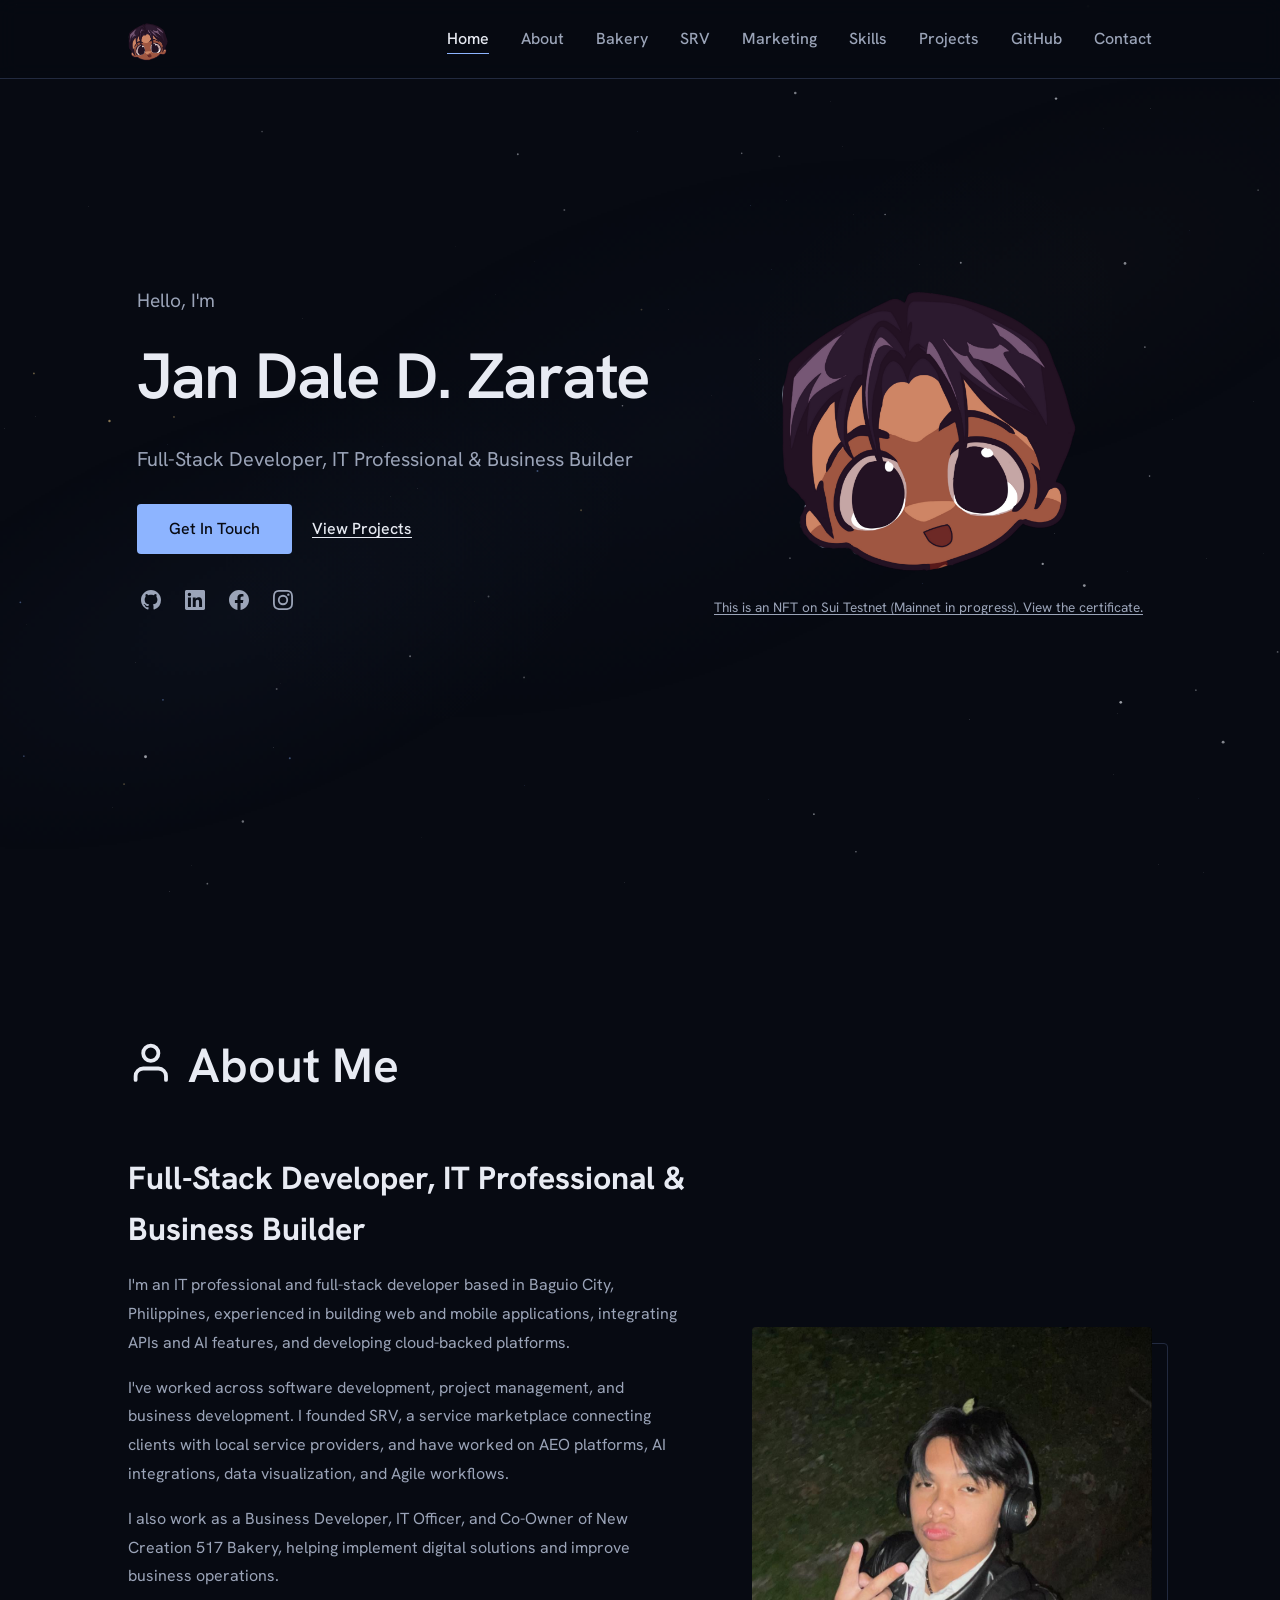
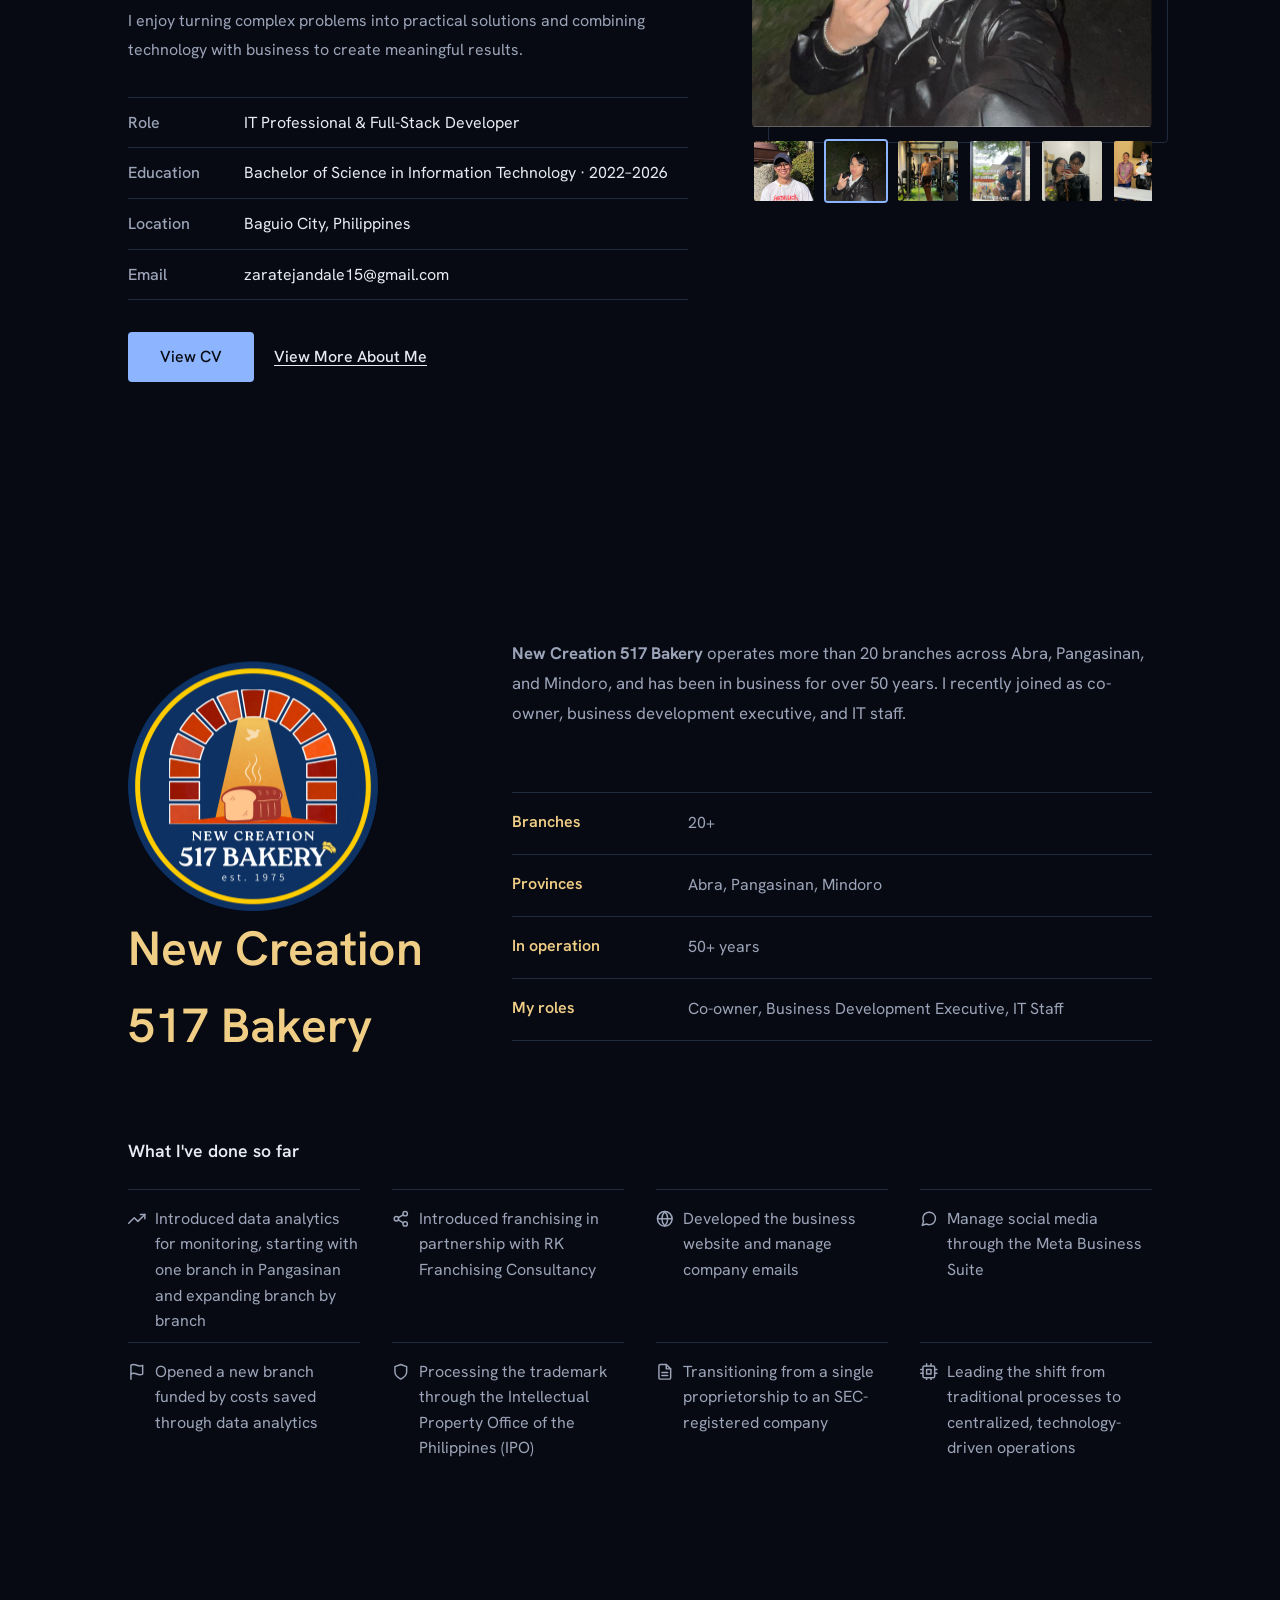
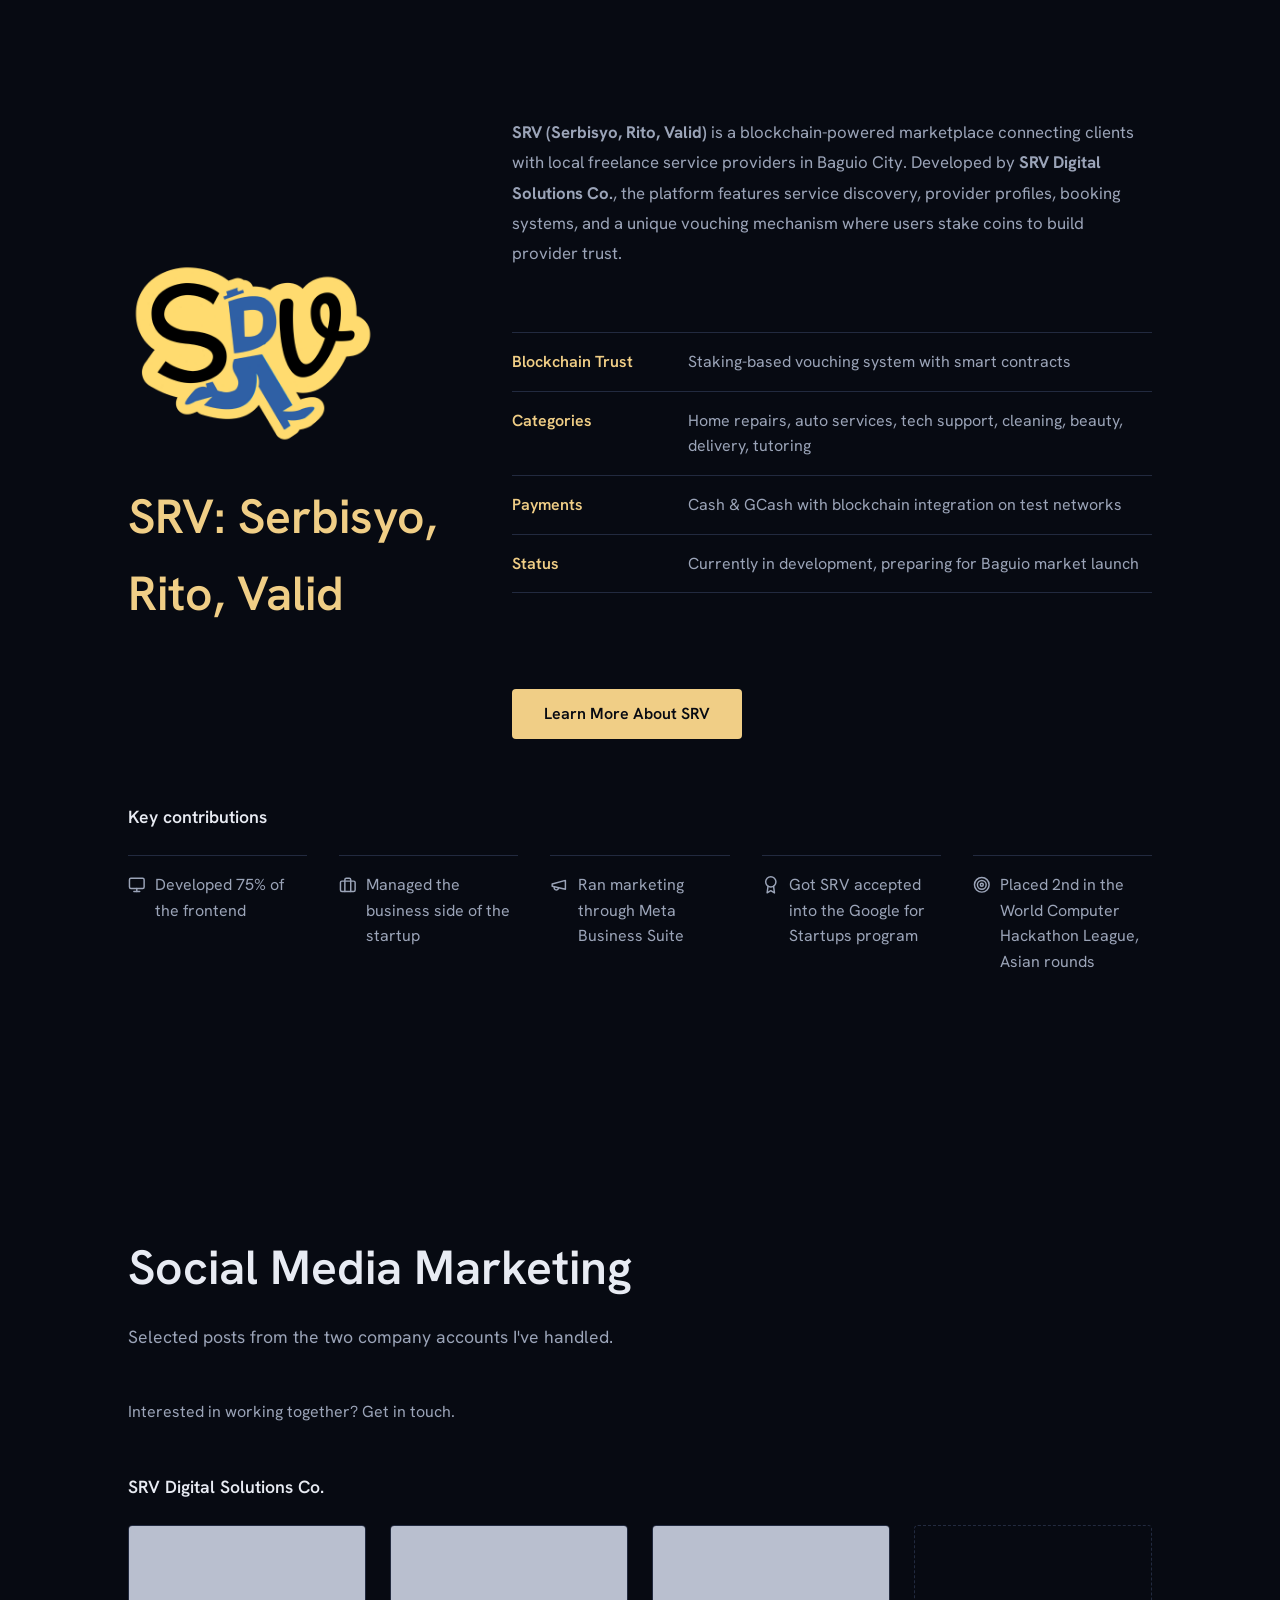
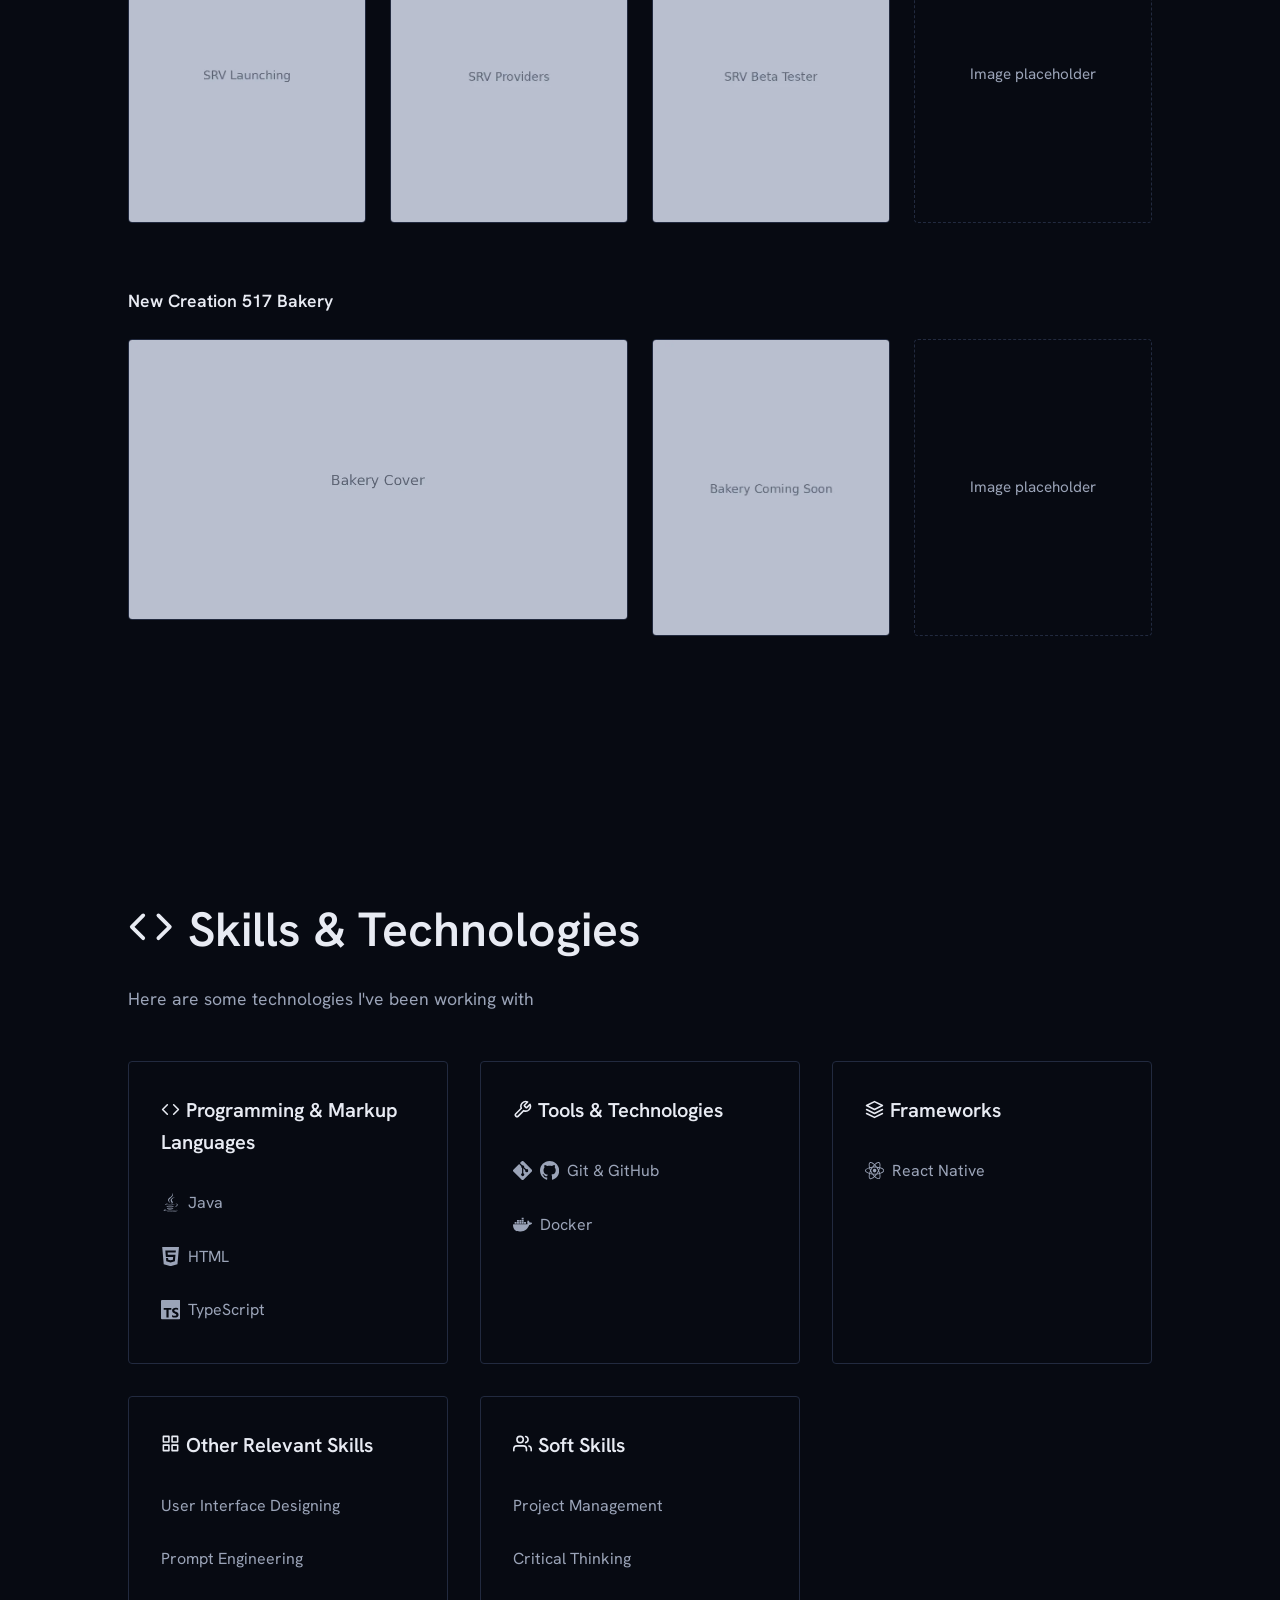
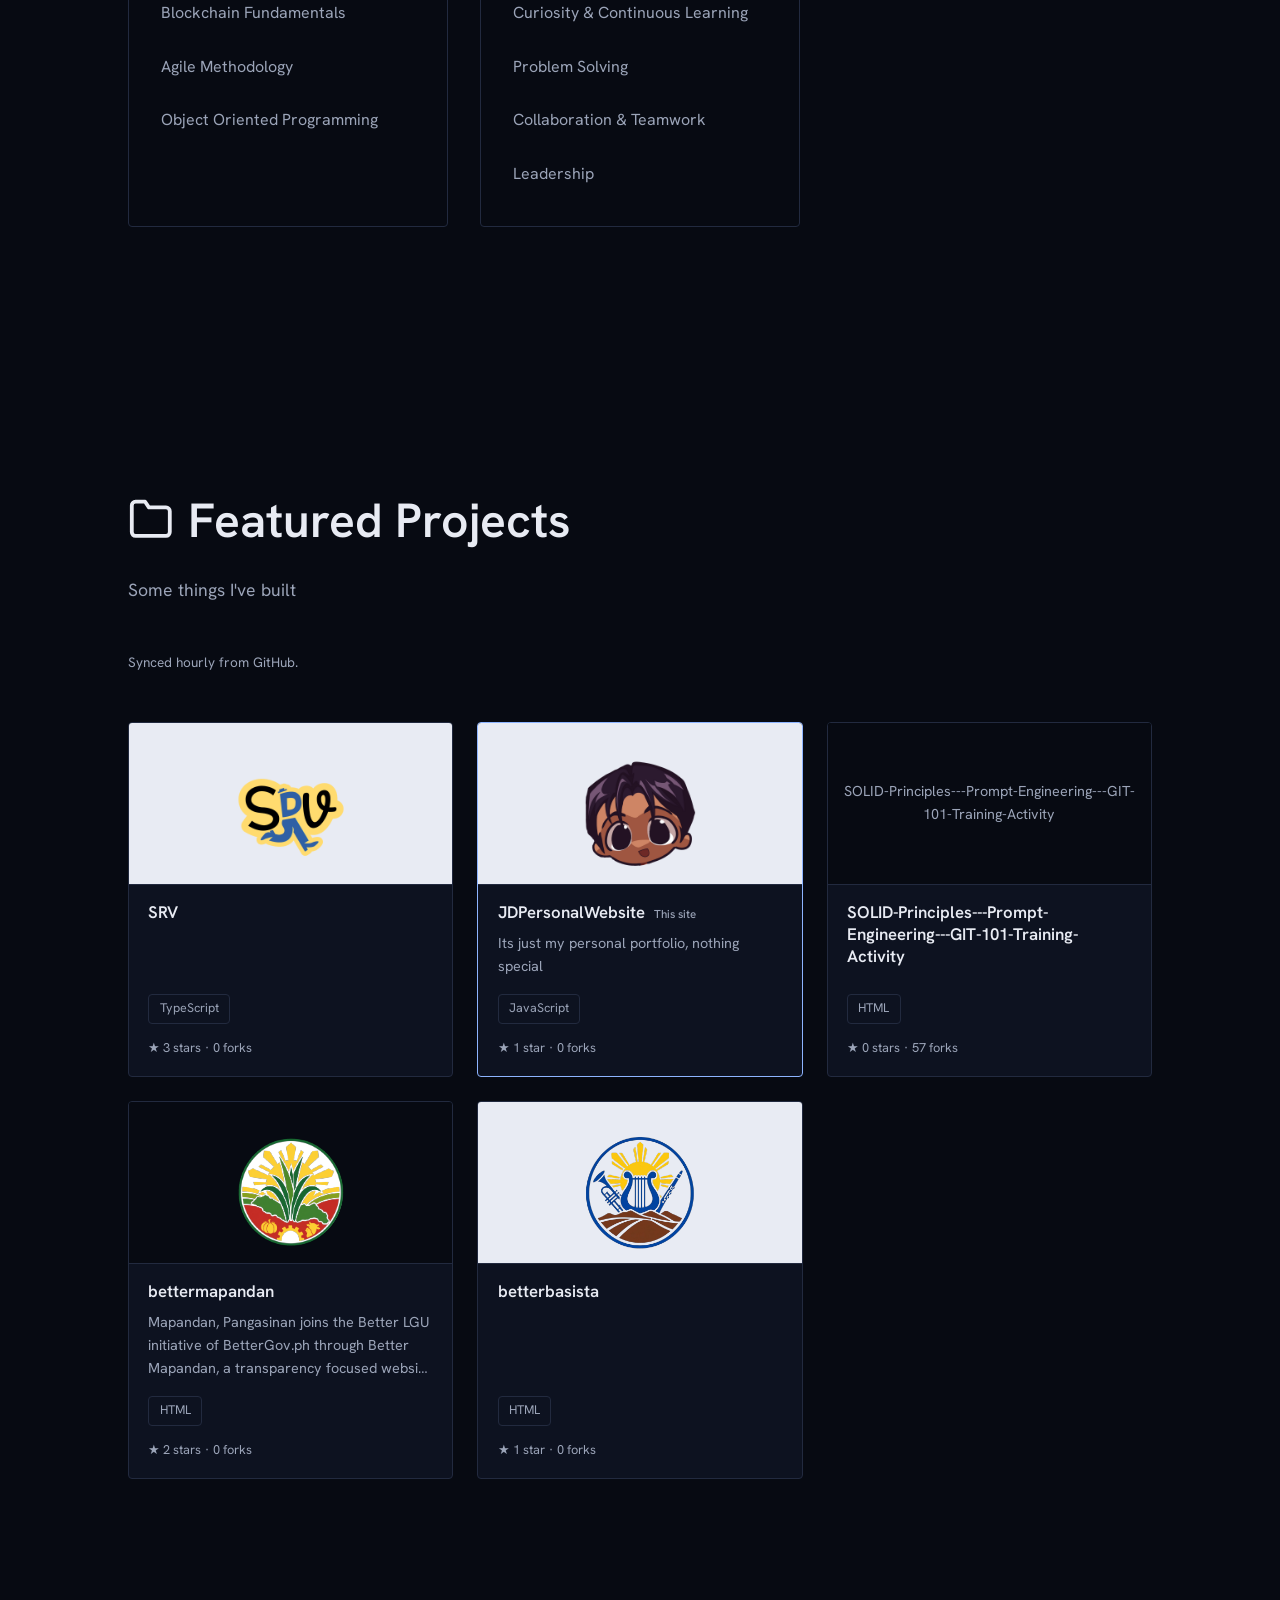
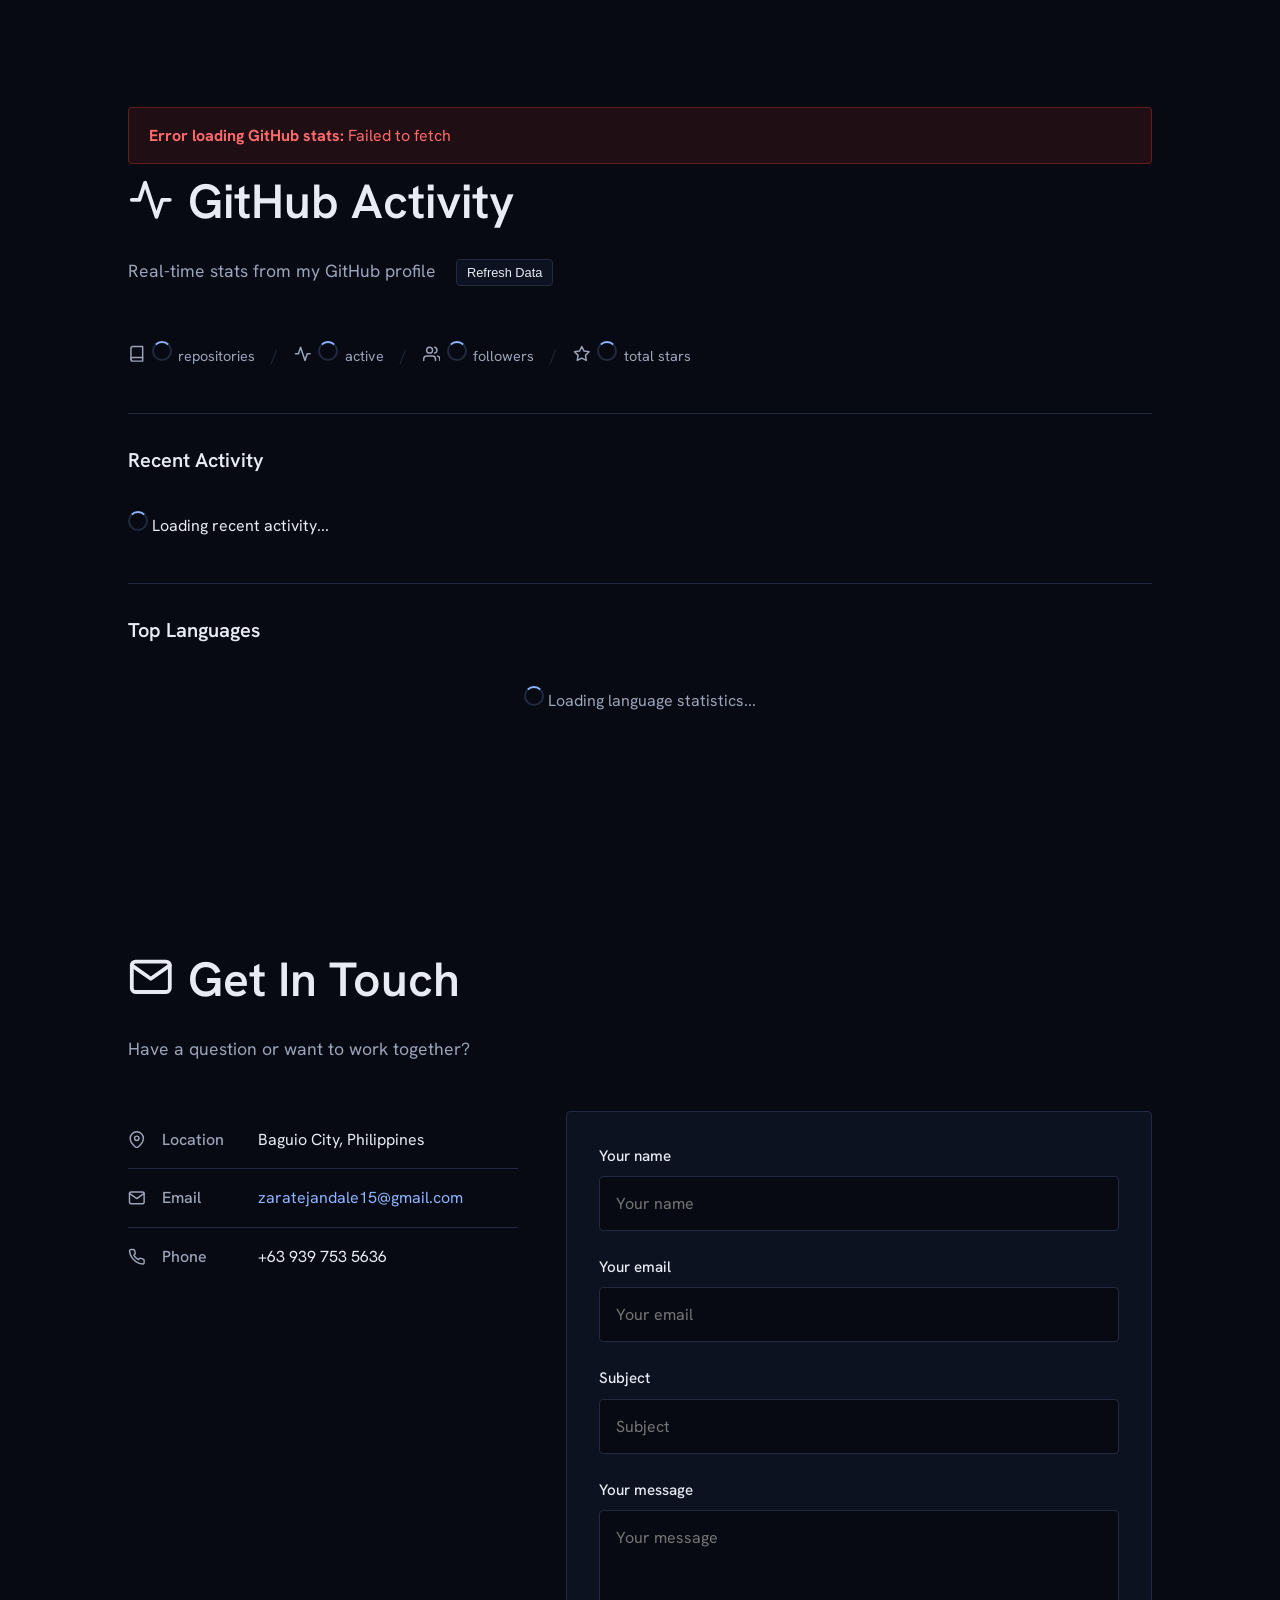
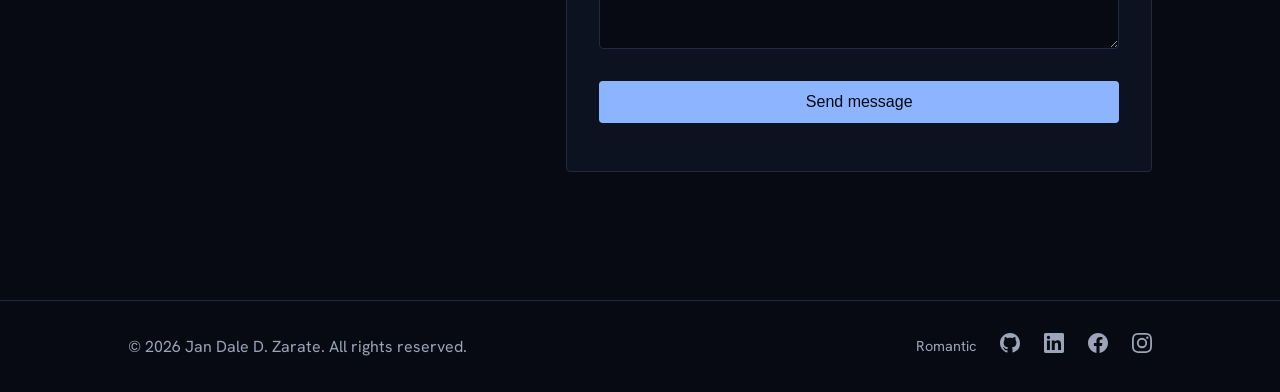
==== main-page/index.html @ f88f30e7 "Merge manual link-only projects into Projects grid" + "Remove deployed section track" ====
<!DOCTYPE html>
<html lang="en">
<head>
    <meta charset="UTF-8">
    <meta name="viewport" content="width=device-width, initial-scale=1.0">
    <title>Jan Dale D. Zarate | Portfolio</title>
    <meta name="description" content="Personal portfolio of an IT professional and full-stack developer from Baguio City">

        <!-- SEO / Social previews -->
        <meta name="robots" content="index,follow,max-image-preview:large">
        <link rel="canonical" href="/main-page/index.html">
        <meta property="og:type" content="website">
        <meta property="og:title" content="Jan Dale D. Zarate | Portfolio">
        <meta property="og:description" content="Personal portfolio of an IT professional and full-stack developer from Baguio City">
        <meta property="og:url" content="/main-page/index.html">
        <meta property="og:image" content="/main-page/assets/images/brand/logo.png">
        <meta name="twitter:card" content="summary_large_image">
        <meta name="twitter:title" content="Jan Dale D. Zarate | Portfolio">
        <meta name="twitter:description" content="Personal portfolio of an IT professional and full-stack developer from Baguio City">
        <meta name="twitter:image" content="/main-page/assets/images/brand/logo.png">

        <script type="application/ld+json">
            {
                "@context": "https://schema.org",
                "@type": "Person",
                "name": "Jan Dale D. Zarate",
                "url": "/main-page/index.html",
                "image": "/main-page/assets/images/brand/logo.png",
                "jobTitle": "IT Professional & Full-Stack Developer",
                "address": {
                    "@type": "PostalAddress",
                    "addressLocality": "Baguio City",
                    "addressRegion": "Benguet",
                    "addressCountry": "PH"
                }
            }
        </script>
    
    <!-- Google Fonts -->
    <link rel="preconnect" href="https://fonts.googleapis.com">
    <link rel="preconnect" href="https://fonts.gstatic.com" crossorigin>
    <link href="https://fonts.googleapis.com/css2?family=Hanken+Grotesk:wght@300;400;500;600;700&family=JetBrains+Mono:wght@400;500&display=swap" rel="stylesheet">
    
    <!-- Custom CSS -->
    <link rel="stylesheet" href="css/styles.css">
    <link rel="stylesheet" href="css/romantic-theme.css">
    <link rel="stylesheet" href="css/github-stats.css">
    <!-- Favicons -->
    <link rel="icon" href="assets/images/favicons/main/favicon_io/favicon.ico" type="image/x-icon">
    <link rel="icon" href="assets/images/favicons/main/favicon.png" type="image/png">
    <link rel="apple-touch-icon" href="assets/images/brand/logo.png">
</head>
<body>
    <canvas id="starfield" aria-hidden="true"></canvas>
    <!-- Navigation -->
    <nav class="navbar" id="navbar">
        <div class="container">
            <div class="nav-logo">
                <a href="#home">
                    <img src="assets/images/brand/logo.png" alt="JD logo" class="nav-logo-img" width="40" height="40">
                </a>
            </div>
            <div class="nav-menu" id="navMenu">
                <ul class="nav-list">
                    <li><a href="#home" class="nav-link">Home</a></li>
                    <li><a href="#about" class="nav-link">About</a></li>
                    <li><a href="#bakery" class="nav-link">Bakery</a></li>
                    <li><a href="#srv" class="nav-link srv-link">SRV</a></li>
                    <li><a href="#marketing" class="nav-link">Marketing</a></li>
                    <li><a href="#skills" class="nav-link">Skills</a></li>
                    <li><a href="#projects" class="nav-link">Projects</a></li>
                    <li><a href="#github-stats" class="nav-link">GitHub</a></li>
                    <li><a href="#contact" class="nav-link">Contact</a></li>
                </ul>
            </div>
            <div class="nav-toggle" id="navToggle" aria-label="Toggle menu">
                <span></span>
                <span></span>
                <span></span>
            </div>
        </div>
    </nav>

    <!-- Hero Section -->
    <section id="home" class="hero">
        <div class="container">
            <div class="hero-content">
                <p class="hero-subtitle">Hello, I'm</p>
                <h1 class="hero-title">Jan Dale D. Zarate</h1>
                <p class="hero-description">
                    Full-Stack Developer, IT Professional & Business Builder
                </p>
               
                <div class="hero-buttons">
                    <a href="#contact" class="btn btn-primary">Get In Touch</a>
                    <a href="#projects" class="btn btn-secondary">View Projects</a>
                </div>
                <div class="social-links">
                    <a href="https://github.com/jadolation" target="_blank" rel="noopener" aria-label="GitHub"><svg width="20" height="20" viewBox="0 0 24 24" fill="currentColor" aria-hidden="true"><path d="M12 0C5.37 0 0 5.37 0 12c0 5.31 3.435 9.795 8.205 11.385.6.105.825-.255.825-.57 0-.285-.015-1.23-.015-2.235-3.015.555-3.795-.735-4.035-1.41-.135-.345-.72-1.41-1.23-1.695-.42-.225-1.02-.78-.015-.795.945-.015 1.62.87 1.845 1.23 1.08 1.815 2.805 1.305 3.495.99.105-.78.42-1.305.765-1.605-2.67-.3-5.46-1.335-5.46-5.925 0-1.305.465-2.385 1.23-3.225-.12-.3-.54-1.53.12-3.18 0 0 1.005-.315 3.3 1.23.96-.27 1.98-.405 3-.405s2.04.135 3 .405c2.295-1.56 3.3-1.23 3.3-1.23.66 1.65.24 2.88.12 3.18.765.84 1.23 1.905 1.23 3.225 0 4.605-2.805 5.625-5.475 5.925.435.375.81 1.095.81 2.22 0 1.605-.015 2.895-.015 3.3 0 .315.225.69.825.57A12.02 12.02 0 0024 12c0-6.63-5.37-12-12-12z"/></svg></a>
                    <a href="https://www.linkedin.com/in/jan-dale-zarate-1bbb67188/" target="_blank" rel="noopener" aria-label="LinkedIn"><svg width="20" height="20" viewBox="0 0 24 24" fill="currentColor" aria-hidden="true"><path d="M20.447 20.452h-3.554v-5.569c0-1.328-.027-3.037-1.852-3.037-1.853 0-2.136 1.445-2.136 2.939v5.667H9.351V9h3.414v1.561h.046c.477-.9 1.637-1.85 3.37-1.85 3.601 0 4.267 2.37 4.267 5.455v6.286zM5.337 7.433a2.062 2.062 0 01-2.063-2.065 2.064 2.064 0 112.063 2.065zm1.782 13.019H3.555V9h3.564v11.452zM22.225 0H1.771C.792 0 0 .774 0 1.729v20.542C0 23.227.792 24 1.771 24h20.451C23.2 24 24 23.227 24 22.271V1.729C24 .774 23.2 0 22.222 0h.003z"/></svg></a>
                    <a href="https://www.facebook.com/jandale.ii/" target="_blank" rel="noopener" aria-label="Facebook"><svg width="20" height="20" viewBox="0 0 24 24" fill="currentColor" aria-hidden="true"><path d="M24 12.073c0-6.627-5.373-12-12-12s-12 5.373-12 12c0 5.99 4.388 10.954 10.125 11.854v-8.385H7.078v-3.47h3.047V9.43c0-3.007 1.792-4.669 4.533-4.669 1.312 0 2.686.235 2.686.235v2.953H15.83c-1.491 0-1.956.925-1.956 1.874v2.25h3.328l-.532 3.47h-2.796v8.385C19.612 23.027 24 18.062 24 12.073z"/></svg></a>
                    <a href="https://www.instagram.com/jadolation/" target="_blank" rel="noopener" aria-label="Instagram"><svg width="20" height="20" viewBox="0 0 24 24" fill="currentColor" aria-hidden="true"><path d="M12 2.163c3.204 0 3.584.012 4.85.07 3.252.148 4.771 1.691 4.919 4.919.058 1.265.069 1.645.069 4.849 0 3.205-.012 3.584-.069 4.849-.149 3.225-1.664 4.771-4.919 4.919-1.266.058-1.644.07-4.85.07-3.204 0-3.584-.012-4.849-.07-3.26-.149-4.771-1.699-4.919-4.92-.058-1.265-.07-1.644-.07-4.849 0-3.204.013-3.583.07-4.849.149-3.227 1.664-4.771 4.919-4.919 1.266-.057 1.645-.069 4.849-.069zM12 0C8.741 0 8.333.014 7.053.072 2.695.272.273 2.69.073 7.052.014 8.333 0 8.741 0 12c0 3.259.014 3.668.072 4.948.2 4.358 2.618 6.78 6.98 6.98C8.333 23.986 8.741 24 12 24c3.259 0 3.668-.014 4.948-.072 4.354-.2 6.782-2.618 6.979-6.98.059-1.28.073-1.689.073-4.948 0-3.259-.014-3.667-.072-4.947-.196-4.354-2.617-6.78-6.979-6.98C15.668.014 15.259 0 12 0zm0 5.838a6.162 6.162 0 100 12.324 6.162 6.162 0 000-12.324zM12 16a4 4 0 110-8 4 4 0 010 8zm6.406-11.845a1.44 1.44 0 100 2.881 1.44 1.44 0 000-2.881z"/></svg></a>
                </div>
            </div>
            <div class="hero-logo-container">
                <a class="hero-logo-link" href="https://suiscan.xyz/testnet/object/0x53a570961334e517cfef15e703ef300e6d59da322eaa6bd4763d19e329b8a52c/tx-blocks" target="_blank" rel="noopener" aria-label="Open NFT certificate on SuiScan">
                    <img src="assets/images/brand/logo.png" alt="JD Logo" class="hero-logo" loading="lazy" decoding="async" width="300" height="300">
                </a>
                <p class="hero-nft-note">
                    <a href="https://suiscan.xyz/testnet/object/0x53a570961334e517cfef15e703ef300e6d59da322eaa6bd4763d19e329b8a52c/tx-blocks" target="_blank" rel="noopener">This is an NFT on Sui Testnet (Mainnet in progress). View the certificate.</a>
                </p>
            </div>
        </div>
    </section>

    <!-- About Section -->
    <section id="about" class="about">
        <div class="container">
            <h2 class="section-title"><svg class="icon" viewBox="0 0 24 24" fill="none" stroke="currentColor" stroke-width="2" stroke-linecap="round" stroke-linejoin="round" aria-hidden="true"><path d="M20 21v-2a4 4 0 0 0-4-4H8a4 4 0 0 0-4 4v2"/><circle cx="12" cy="7" r="4"/></svg>About Me</h2>
            <div class="about-content">
                <div class="about-text">
                    <h3>Full-Stack Developer, IT Professional & Business Builder</h3>
                    <p>
                        I'm an IT professional and full-stack developer based in Baguio City, Philippines, experienced in building web and mobile applications, integrating APIs and AI features, and developing cloud-backed platforms.
                    </p>
                    <p>
                        I've worked across software development, project management, and business development. I founded SRV, a service marketplace connecting clients with local service providers, and have worked on AEO platforms, AI integrations, data visualization, and Agile workflows.
                    </p>
                    <p>
                        I also work as a Business Developer, IT Officer, and Co-Owner of New Creation 517 Bakery, helping implement digital solutions and improve business operations.
                    </p>
                    <p>
                        I enjoy turning complex problems into practical solutions and combining technology with business to create meaningful results.
                    </p>
                    <dl class="about-info">
                        <div class="info-row">
                            <dt>Role</dt>
                            <dd>IT Professional & Full-Stack Developer</dd>
                        </div>
                        <div class="info-row">
                            <dt>Education</dt>
                            <dd>Bachelor of Science in Information Technology · 2022–2026</dd>
                        </div>
                        <div class="info-row">
                            <dt>Location</dt>
                            <dd>Baguio City, Philippines</dd>
                        </div>
                        <div class="info-row">
                            <dt>Email</dt>
                            <dd><a href="mailto:zaratejandale15@gmail.com">zaratejandale15@gmail.com</a></dd>
                        </div>
                    </dl>
                    <div class="about-buttons">
                        <a href="assets/documents/Jan Dale Zarate - Resume.pdf" class="btn btn-primary" target="_blank" rel="noopener noreferrer">View CV</a>
                        <a href="personal-interests.html" class="btn btn-secondary">View More About Me</a>
                    </div>
                </div>
                <div class="about-image">
                    <div class="about-image-wrapper">
                        <div class="carousel" id="aboutCarousel">
                            <div class="carousel-display">
                                <img src="assets/images/people/jan/jd2.jpg" alt="Profile Picture" class="carousel-main" id="carouselMain" width="400" height="400">
                                <div class="about-image-border" id="aboutImageBorder"></div>
                            </div>
                            <div class="carousel-thumbs" id="carouselThumbs" aria-label="Profile picture thumbnails">
                                <button class="thumb" data-src="assets/images/people/jan/jd2.jpg" aria-label="Show picture 1"><img src="assets/images/people/jan/jd2.jpg" alt="" width="64" height="64"></button>
                                <button class="thumb" data-src="assets/images/people/jan/jd3.jpg" aria-label="Show picture 2"><img src="assets/images/people/jan/jd3.jpg" alt="" width="64" height="64"></button>
                                <button class="thumb" data-src="assets/images/people/jan/jd4.jpg" aria-label="Show picture 3"><img src="assets/images/people/jan/jd4.jpg" alt="" width="64" height="64"></button>
                                <button class="thumb" data-src="assets/images/people/jan/jd5.jpg" aria-label="Show picture 4"><img src="assets/images/people/jan/jd5.jpg" alt="" width="64" height="64"></button>
                                <button class="thumb" data-src="assets/images/people/jan/jd6.jpg" aria-label="Show picture 5"><img src="assets/images/people/jan/jd6.jpg" alt="" width="64" height="64"></button>
                                <button class="thumb" data-src="assets/images/people/jan/jd7.jpg" aria-label="Show picture 6"><img src="assets/images/people/jan/jd7.jpg" alt="" width="64" height="64"></button>
                                <button class="thumb" data-src="assets/images/people/jan/jd8.jpg" aria-label="Show picture 7"><img src="assets/images/people/jan/jd8.jpg" alt="" width="64" height="64"></button>
                                <button class="thumb" data-src="assets/images/people/jan/profilePic.jpg" aria-label="Show picture 8"><img src="assets/images/people/jan/profilePic.jpg" alt="" width="64" height="64"></button>
                            </div>
                        </div>
                    </div>
                </div>
            </div>
        </div>
    </section>

    <!-- Bakery Section -->
    <section id="bakery" class="bakery" aria-labelledby="bakery-title">
        <div class="container">
            <div class="bakery-columns">
            <div class="bakery-header">
                <div class="bakery-logo-placeholder">
                    <img src="assets/images/bakery-logo.svg" alt="New Creation 517 Bakery logo: a brick oven arch with a loaf of bread, est. 1975" class="bakery-logo" width="640" height="640" loading="lazy" decoding="async">
                </div>
                <h2 class="section-title bakery-caption" id="bakery-title">New Creation 517 Bakery</h2>
            </div>
            <div class="bakery-content">

                <p class="bakery-intro">
                    <strong>New Creation 517 Bakery</strong> operates more than 20 branches across Abra, Pangasinan, and Mindoro, and has been in business for over 50 years. I recently joined as co-owner, business development executive, and IT staff.
                </p>
                <dl class="bakery-facts">
                    <div class="bakery-fact-row">
                        <dt>Branches</dt>
                        <dd>20+</dd>
                    </div>
                    <div class="bakery-fact-row">
                        <dt>Provinces</dt>
                        <dd>Abra, Pangasinan, Mindoro</dd>
                    </div>
                    <div class="bakery-fact-row">
                        <dt>In operation</dt>
                        <dd>50+ years</dd>
                    </div>
                    <div class="bakery-fact-row">
                        <dt>My roles</dt>
                        <dd>Co-owner, Business Development Executive, IT Staff</dd>
                    </div>
                </dl>
            </div>
            </div>
            <div class="achievements achievements--cols-4">
                <h3 class="achievements-title">What I've done so far</h3>
                <ul class="achievements-list">
                    <li><svg class="icon" viewBox="0 0 24 24" fill="none" stroke="currentColor" stroke-width="2" stroke-linecap="round" stroke-linejoin="round" aria-hidden="true"><polyline points="23 6 13.5 15.5 8.5 10.5 1 18"/><polyline points="17 6 23 6 23 12"/></svg>Introduced data analytics for monitoring, starting with one branch in Pangasinan and expanding branch by branch</li>
                    <li><svg class="icon" viewBox="0 0 24 24" fill="none" stroke="currentColor" stroke-width="2" stroke-linecap="round" stroke-linejoin="round" aria-hidden="true"><circle cx="18" cy="5" r="3"/><circle cx="6" cy="12" r="3"/><circle cx="18" cy="19" r="3"/><line x1="8.59" y1="13.51" x2="15.42" y2="17.49"/><line x1="15.41" y1="6.51" x2="8.59" y2="10.49"/></svg>Introduced franchising in partnership with RK Franchising Consultancy</li>
                    <li><svg class="icon" viewBox="0 0 24 24" fill="none" stroke="currentColor" stroke-width="2" stroke-linecap="round" stroke-linejoin="round" aria-hidden="true"><circle cx="12" cy="12" r="10"/><line x1="2" y1="12" x2="22" y2="12"/><path d="M12 2a15.3 15.3 0 0 1 4 10 15.3 15.3 0 0 1-4 10 15.3 15.3 0 0 1-4-10 15.3 15.3 0 0 1 4-10z"/></svg>Developed the business website and manage company emails</li>
                    <li><svg class="icon" viewBox="0 0 24 24" fill="none" stroke="currentColor" stroke-width="2" stroke-linecap="round" stroke-linejoin="round" aria-hidden="true"><path d="M21 11.5a8.38 8.38 0 0 1-.9 3.8 8.5 8.5 0 0 1-7.6 4.7 8.38 8.38 0 0 1-3.8-.9L3 21l1.9-5.7a8.38 8.38 0 0 1-.9-3.8 8.5 8.5 0 0 1 4.7-7.6 8.38 8.38 0 0 1 3.8-.9h.5a8.48 8.48 0 0 1 8 8v.5z"/></svg>Manage social media through the Meta Business Suite</li>
                    <li><svg class="icon" viewBox="0 0 24 24" fill="none" stroke="currentColor" stroke-width="2" stroke-linecap="round" stroke-linejoin="round" aria-hidden="true"><path d="M4 15s1-1 4-1 5 2 8 2 4-1 4-1V3s-1 1-4 1-5-2-8-2-4 1-4 1z"/><line x1="4" y1="22" x2="4" y2="15"/></svg>Opened a new branch funded by costs saved through data analytics</li>
                    <li><svg class="icon" viewBox="0 0 24 24" fill="none" stroke="currentColor" stroke-width="2" stroke-linecap="round" stroke-linejoin="round" aria-hidden="true"><path d="M12 22s8-4 8-10V5l-8-3-8 3v7c0 6 8 10 8 10z"/></svg>Processing the trademark through the Intellectual Property Office of the Philippines (IPO)</li>
                    <li><svg class="icon" viewBox="0 0 24 24" fill="none" stroke="currentColor" stroke-width="2" stroke-linecap="round" stroke-linejoin="round" aria-hidden="true"><path d="M14 2H6a2 2 0 0 0-2 2v16a2 2 0 0 0 2 2h12a2 2 0 0 0 2-2V8z"/><polyline points="14 2 14 8 20 8"/><line x1="16" y1="13" x2="8" y2="13"/><line x1="16" y1="17" x2="8" y2="17"/></svg>Transitioning from a single proprietorship to an SEC-registered company</li>
                    <li><svg class="icon" viewBox="0 0 24 24" fill="none" stroke="currentColor" stroke-width="2" stroke-linecap="round" stroke-linejoin="round" aria-hidden="true"><rect x="4" y="4" width="16" height="16" rx="2" ry="2"/><rect x="9" y="9" width="6" height="6"/><line x1="9" y1="1" x2="9" y2="4"/><line x1="15" y1="1" x2="15" y2="4"/><line x1="9" y1="20" x2="9" y2="23"/><line x1="15" y1="20" x2="15" y2="23"/><line x1="20" y1="9" x2="23" y2="9"/><line x1="20" y1="14" x2="23" y2="14"/><line x1="1" y1="9" x2="4" y2="9"/><line x1="1" y1="14" x2="4" y2="14"/></svg>Leading the shift from traditional processes to centralized, technology-driven operations</li>
                </ul>
            </div>
        </div>
    </section>

    <!-- SRV Startup Section -->
    <section id="srv" class="srv-section">
        <div class="container">
            <div class="srv-columns">
            <div class="srv-header">
                <div class="srv-header-top">
                    <div class="srv-logo-placeholder">
                        <img src="assets/images/brand/srv-logo.png" alt="SRV Logo" class="srv-logo" width="250" height="auto">
                    </div>
                </div>
                <h2 class="section-title srv-title">SRV: Serbisyo, Rito, Valid</h2>
            </div>

            <div class="srv-content">
                
                <p class="srv-intro">
                    <strong>SRV (Serbisyo, Rito, Valid)</strong> is a blockchain-powered marketplace connecting clients with local freelance service providers in Baguio City. 
                    Developed by <strong>SRV Digital Solutions Co.</strong>, the platform features service discovery, provider profiles, booking systems, and a unique vouching mechanism where users stake coins to build provider trust.
                </p>
                <dl class="srv-details">
                    <div class="srv-detail-row">
                        <dt>Blockchain Trust</dt>
                        <dd>Staking-based vouching system with smart contracts</dd>
                    </div>
                    <div class="srv-detail-row">
                        <dt>Categories</dt>
                        <dd>Home repairs, auto services, tech support, cleaning, beauty, delivery, tutoring</dd>
                    </div>
                    <div class="srv-detail-row">
                        <dt>Payments</dt>
                        <dd>Cash & GCash with blockchain integration on test networks</dd>
                    </div>
                    <div class="srv-detail-row">
                        <dt>Status</dt>
                        <dd>Currently in development, preparing for Baguio market launch</dd>
                    </div>
                </dl>
                <div class="srv-cta">
                    <a href="https://srvpinoy.com/" class="btn btn-srv" target="_blank" rel="noopener noreferrer">Learn More About SRV</a>
                </div>
            </div>
            </div>
            <div class="achievements achievements--cols-5">
                <h3 class="achievements-title">Key contributions</h3>
                <ul class="achievements-list">
                    <li><svg class="icon" viewBox="0 0 24 24" fill="none" stroke="currentColor" stroke-width="2" stroke-linecap="round" stroke-linejoin="round" aria-hidden="true"><rect x="2" y="3" width="20" height="14" rx="2" ry="2"/><line x1="8" y1="21" x2="16" y2="21"/><line x1="12" y1="17" x2="12" y2="21"/></svg>Developed 75% of the frontend</li>
                    <li><svg class="icon" viewBox="0 0 24 24" fill="none" stroke="currentColor" stroke-width="2" stroke-linecap="round" stroke-linejoin="round" aria-hidden="true"><rect x="2" y="7" width="20" height="14" rx="2" ry="2"/><path d="M16 21V5a2 2 0 0 0-2-2h-4a2 2 0 0 0-2 2v16"/></svg>Managed the business side of the startup</li>
                    <li><svg class="icon" viewBox="0 0 24 24" fill="none" stroke="currentColor" stroke-width="2" stroke-linecap="round" stroke-linejoin="round" aria-hidden="true"><path d="M3 11l18-5v12L3 14v-3z"/><path d="M11.6 16.8a3 3 0 1 1-5.8-1.6"/></svg>Ran marketing through Meta Business Suite</li>
                    <li><svg class="icon" viewBox="0 0 24 24" fill="none" stroke="currentColor" stroke-width="2" stroke-linecap="round" stroke-linejoin="round" aria-hidden="true"><circle cx="12" cy="8" r="7"/><polyline points="8.21 13.89 7 23 12 20 17 23 15.79 13.88"/></svg>Got SRV accepted into the Google for Startups program</li>
                    <li><svg class="icon" viewBox="0 0 24 24" fill="none" stroke="currentColor" stroke-width="2" stroke-linecap="round" stroke-linejoin="round" aria-hidden="true"><circle cx="12" cy="12" r="10"/><circle cx="12" cy="12" r="6"/><circle cx="12" cy="12" r="2"/></svg>Placed 2nd in the World Computer Hackathon League, Asian rounds</li>
                </ul>
            </div>
        </div>
    </section>



    <!-- Marketing Section -->
    <section id="marketing" aria-labelledby="marketing-title">
      <div class="container">
        <h2 id="marketing-title" class="section-title">Social Media Marketing</h2>
        <p class="section-subtitle">Selected posts from the two company accounts I've handled.</p>
        <p class="marketing-cta-line"><!-- OWNER: delete if unwanted --> Interested in working together? <a href="#contact">Get in touch.</a></p>

        <div class="marketing-group">
          <h3>SRV Digital Solutions Co.</h3>
          <ul class="marketing-grid" role="list">
            <li class="marketing-item"><figure>
              <button type="button" class="marketing-open" aria-label="View larger: SRV launch announcement post showing the app screens, with the text 'is finally launching this May'" data-full="assets/marketing/srv-launching-1080.webp">
                <img src="assets/marketing/srv-launching-540.webp" alt="SRV launch announcement post showing the app screens, with the text 'is finally launching this May'" width="540" height="675" loading="lazy" decoding="async">
              </button>
              <figcaption><!-- OWNER: campaign / month and year (optional) --></figcaption>
            </figure></li>
            <li class="marketing-item"><figure>
              <button type="button" class="marketing-open" aria-label="View larger: SRV post calling Cordilleran service providers and home-based freelancers to join" data-full="assets/marketing/srv-call-for-providers-1080.webp">
                <img src="assets/marketing/srv-call-for-providers-540.webp" alt="SRV post calling Cordilleran service providers and home-based freelancers to join" width="540" height="675" loading="lazy" decoding="async">
              </button>
              <figcaption><!-- OWNER: campaign / month and year (optional) --></figcaption>
            </figure></li>
            <li class="marketing-item"><figure>
              <button type="button" class="marketing-open" aria-label="View larger: SRV beta tester recruitment post with a QR code and the website srvpinoy.com" data-full="assets/marketing/srv-beta-tester-1080.webp">
                <img src="assets/marketing/srv-beta-tester-540.webp" alt="SRV beta tester recruitment post with a QR code and the website srvpinoy.com" width="540" height="675" loading="lazy" decoding="async">
              </button>
              <figcaption><!-- OWNER: campaign / month and year (optional) --></figcaption>
            </figure></li>
            <li class="marketing-item marketing-item--placeholder" aria-hidden="true">
              <div class="marketing-placeholder">Image placeholder</div>
            </li>
          </ul>
        </div>

        <div class="marketing-group">
          <h3>New Creation 517 Bakery</h3>
          <ul class="marketing-grid" role="list">
            <li class="marketing-item marketing-item--wide"><figure>
              <button type="button" class="marketing-open" aria-label="View larger: New Creation 517 Bakery cover photo with the logo and the tagline 'Fresh breads, fresh joy everyday'" data-full="assets/marketing/bakery-cover-1600.webp">
                <img src="assets/marketing/bakery-cover-960.webp" alt="New Creation 517 Bakery cover photo with the logo and the tagline 'Fresh breads, fresh joy everyday'" width="960" height="540" loading="lazy" decoding="async">
              </button>
              <figcaption><!-- OWNER: campaign / month and year (optional) --></figcaption>
            </figure></li>
            <li class="marketing-item"><figure>
              <button type="button" class="marketing-open" aria-label="View larger: New Creation 517 Bakery 'Currently baking something, coming soon' announcement post" data-full="assets/marketing/bakery-coming-soon-1080.webp">
                <img src="assets/marketing/bakery-coming-soon-540.webp" alt="New Creation 517 Bakery 'Currently baking something, coming soon' announcement post" width="540" height="675" loading="lazy" decoding="async">
              </button>
              <figcaption><!-- OWNER: campaign / month and year (optional) --></figcaption>
            </figure></li>
            <li class="marketing-item marketing-item--placeholder" aria-hidden="true">
              <div class="marketing-placeholder">Image placeholder</div>
            </li>
          </ul>
        </div>
      </div>
    </section>
    <!-- Skills Section -->
    <section id="skills" class="skills">
        <div class="container">
            <h2 class="section-title"><svg class="icon" viewBox="0 0 24 24" fill="none" stroke="currentColor" stroke-width="2" stroke-linecap="round" stroke-linejoin="round" aria-hidden="true"><polyline points="16 18 22 12 16 6"/><polyline points="8 6 2 12 8 18"/></svg>Skills & Technologies</h2>
            <p class="section-subtitle">Here are some technologies I've been working with</p>
            
            <div class="skills-grid">
                <div class="skill-category">
                    <h3><svg class="icon" viewBox="0 0 24 24" fill="none" stroke="currentColor" stroke-width="2" stroke-linecap="round" stroke-linejoin="round" aria-hidden="true"><polyline points="16 18 22 12 16 6"/><polyline points="8 6 2 12 8 18"/></svg>Programming & Markup Languages</h3>
                    <div class="skill-items">
                        <div class="skill-item skill-item--brand"><svg class="brand-icon" viewBox="0 0 24 24" fill="currentColor" aria-hidden="true"><path d="M8.851 18.56s-.917.534.653.714c1.902.218 2.874.187 4.969-.211 0 0 .552.346 1.321.646-4.699 2.013-10.633-.118-6.943-1.149M8.276 15.933s-1.028.761.542.924c2.032.209 3.636.227 6.413-.308 0 0 .384.389.987.602-5.679 1.661-12.007.13-7.942-1.218M13.116 11.475c1.158 1.333-.304 2.533-.304 2.533s2.939-1.518 1.589-3.418c-1.261-1.772-2.228-2.652 3.007-5.688 0-.001-8.216 2.051-4.292 6.573M19.33 20.504s.679.559-.747.991c-2.712.822-11.288 1.069-13.669.033-.856-.373.75-.89 1.254-.998.527-.114.828-.093.828-.093-.953-.671-6.156 1.317-2.643 1.887 9.58 1.553 17.462-.7 14.977-1.82M9.292 13.21s-4.362 1.036-1.544 1.412c1.189.159 3.561.123 5.77-.062 1.806-.152 3.618-.477 3.618-.477s-.637.272-1.098.587c-4.429 1.165-12.986.623-10.522-.568 2.082-1.006 3.776-.892 3.776-.892M17.116 17.584c4.503-2.34 2.421-4.589.968-4.285-.355.074-.515.138-.515.138s.132-.207.385-.297c2.875-1.011 5.086 2.981-.928 4.562 0-.001.07-.062.09-.118M14.401 0s2.494 2.494-2.365 6.33c-3.896 3.077-.888 4.832-.001 6.836-2.274-2.053-3.943-3.858-2.824-5.539 1.644-2.469 6.197-3.665 5.19-7.627M9.734 23.924c4.322.277 10.959-.153 11.116-2.198 0 0-.302.775-3.572 1.391-3.688.694-8.239.613-10.937.168 0-.001.553.457 3.393.639"/></svg>Java</div>
                        <div class="skill-item skill-item--brand"><svg class="brand-icon" viewBox="0 0 24 24" fill="currentColor" aria-hidden="true"><path d="M1.5 0h21l-1.91 21.563L11.977 24l-8.564-2.438L1.5 0zm7.031 9.75l-.232-2.718 10.059.003.23-2.622L5.412 4.41l.698 8.01h9.126l-.326 3.426-2.91.804-2.955-.81-.188-2.11H6.248l.33 4.171L12 19.351l5.379-1.443.744-8.157H8.531z"/></svg>HTML</div>
                        <div class="skill-item skill-item--brand"><svg class="brand-icon" viewBox="0 0 24 24" fill="currentColor" aria-hidden="true"><path d="M1.125 0C.502 0 0 .502 0 1.125v21.75C0 23.498.502 24 1.125 24h21.75c.623 0 1.125-.502 1.125-1.125V1.125C24 .502 23.498 0 22.875 0zm17.363 9.75c.612 0 1.154.037 1.627.111a6.38 6.38 0 0 1 1.306.34v2.458a3.95 3.95 0 0 0-.643-.361 5.093 5.093 0 0 0-.717-.26 5.453 5.453 0 0 0-1.426-.2c-.3 0-.573.028-.819.086a2.1 2.1 0 0 0-.623.242c-.17.104-.3.229-.393.374a.888.888 0 0 0-.14.49c0 .196.053.373.156.529.104.156.252.304.443.444s.423.276.696.41c.273.135.582.274.926.416.47.197.892.407 1.266.628.374.222.695.473.963.753.268.279.472.598.614.957.142.359.214.776.214 1.253 0 .657-.125 1.21-.373 1.656a3.033 3.033 0 0 1-1.012 1.085 4.38 4.38 0 0 1-1.487.596c-.566.12-1.163.18-1.79.18a9.916 9.916 0 0 1-1.84-.164 5.544 5.544 0 0 1-1.512-.493v-2.63a5.033 5.033 0 0 0 3.237 1.2c.333 0 .624-.03.872-.09.249-.06.456-.144.623-.25.166-.108.29-.234.373-.38a1.023 1.023 0 0 0-.074-1.089 2.12 2.12 0 0 0-.537-.5 5.597 5.597 0 0 0-.807-.444 27.72 27.72 0 0 0-1.007-.436c-.918-.383-1.602-.852-2.053-1.405-.45-.553-.676-1.222-.676-2.005 0-.614.123-1.141.369-1.582.246-.441.58-.804 1.004-1.089a4.494 4.494 0 0 1 1.47-.629 7.536 7.536 0 0 1 1.77-.201zm-15.113.188h9.563v2.166H9.506v9.646H6.789v-9.646H3.375z"/></svg>TypeScript</div>
                    </div>
                </div>

                <div class="skill-category">
                    <h3><svg class="icon" viewBox="0 0 24 24" fill="none" stroke="currentColor" stroke-width="2" stroke-linecap="round" stroke-linejoin="round" aria-hidden="true"><path d="M14.7 6.3a1 1 0 0 0 0 1.4l1.6 1.6a1 1 0 0 0 1.4 0l3.77-3.77a6 6 0 0 1-7.94 7.94l-6.91 6.91a2.12 2.12 0 0 1-3-3l6.91-6.91a6 6 0 0 1 7.94-7.94l-3.76 3.76z"/></svg>Tools & Technologies</h3>
                    <div class="skill-items">
                        <div class="skill-item skill-item--brand"><svg class="brand-icon" viewBox="0 0 24 24" fill="currentColor" aria-hidden="true"><path d="M13.09 23.549a1.54 1.54 0 0 1-2.18 0L.451 13.089a1.54 1.54 0 0 1 0-2.179l7.191-7.19 2.733 2.733a1.85 1.85 0 0 0 .964 2.326v6.66a1.849 1.849 0 1 0 1.54 0V8.957l2.508 2.508a1.85 1.85 0 1 0 1.09-1.09l-2.634-2.634a1.85 1.85 0 0 0-2.378-2.377L8.73 2.63 10.91.451a1.54 1.54 0 0 1 2.179 0l10.459 10.46a1.54 1.54 0 0 1 0 2.179z"/></svg><svg class="brand-icon" viewBox="0 0 24 24" fill="currentColor" aria-hidden="true"><path d="M12 0C5.37 0 0 5.37 0 12c0 5.31 3.435 9.795 8.205 11.385.6.105.825-.255.825-.57 0-.285-.015-1.23-.015-2.235-3.015.555-3.795-.735-4.035-1.41-.135-.345-.72-1.41-1.23-1.695-.42-.225-1.02-.78-.015-.795.945-.015 1.62.87 1.845 1.23 1.08 1.815 2.805 1.305 3.495.99.105-.78.42-1.305.765-1.605-2.67-.3-5.46-1.335-5.46-5.925 0-1.305.465-2.385 1.23-3.225-.12-.3-.54-1.53.12-3.18 0 0 1.005-.315 3.3 1.23.96-.27 1.98-.405 3-.405s2.04.135 3 .405c2.295-1.56 3.3-1.23 3.3-1.23.66 1.65.24 2.88.12 3.18.765.84 1.23 1.905 1.23 3.225 0 4.605-2.805 5.625-5.475 5.925.435.375.81 1.095.81 2.22 0 1.605-.015 2.895-.015 3.3 0 .315.225.69.825.57A12.02 12.02 0 0024 12c0-6.63-5.37-12-12-12z"/></svg>Git & GitHub</div>
                        <div class="skill-item skill-item--brand"><svg class="brand-icon" viewBox="0 0 24 24" fill="currentColor" aria-hidden="true"><path d="M13.983 11.078h2.119a.186.186 0 00.186-.185V9.006a.186.186 0 00-.186-.186h-2.119a.185.185 0 00-.185.185v1.888c0 .102.083.185.185.185m-2.954-5.43h2.118a.186.186 0 00.186-.186V3.574a.186.186 0 00-.186-.185h-2.118a.185.185 0 00-.185.185v1.888c0 .102.082.185.185.185m0 2.716h2.118a.187.187 0 00.186-.186V6.29a.186.186 0 00-.186-.185h-2.118a.185.185 0 00-.185.185v1.887c0 .102.082.185.185.186m-2.93 0h2.12a.186.186 0 00.184-.186V6.29a.185.185 0 00-.185-.185H8.1a.185.185 0 00-.185.185v1.887c0 .102.083.185.185.186m-2.964 0h2.119a.186.186 0 00.185-.186V6.29a.185.185 0 00-.185-.185H5.136a.186.186 0 00-.186.185v1.887c0 .102.084.185.186.186m5.893 2.715h2.118a.186.186 0 00.186-.185V9.006a.186.186 0 00-.186-.186h-2.118a.185.185 0 00-.185.185v1.888c0 .102.082.185.185.185m-2.93 0h2.12a.185.185 0 00.184-.185V9.006a.185.185 0 00-.184-.186h-2.12a.185.185 0 00-.184.185v1.888c0 .102.083.185.185.185m-2.964 0h2.119a.185.185 0 00.185-.185V9.006a.185.185 0 00-.184-.186h-2.12a.186.186 0 00-.186.186v1.887c0 .102.084.185.186.185m-2.92 0h2.12a.185.185 0 00.184-.185V9.006a.185.185 0 00-.184-.186h-2.12a.185.185 0 00-.184.185v1.888c0 .102.082.185.185.185M23.763 9.89c-.065-.051-.672-.51-1.954-.51-.338.001-.676.03-1.01.087-.248-1.7-1.653-2.53-1.716-2.566l-.344-.199-.226.327c-.284.438-.49.922-.612 1.43-.23.97-.09 1.882.403 2.661-.595.332-1.55.413-1.744.42H.751a.751.751 0 00-.75.748 11.376 11.376 0 00.692 4.062c.545 1.428 1.355 2.48 2.41 3.124 1.18.723 3.1 1.137 5.275 1.137.983.003 1.963-.086 2.93-.266a12.248 12.248 0 003.823-1.389c.98-.567 1.86-1.288 2.61-2.136 1.252-1.418 1.998-2.997 2.553-4.4h.221c1.372 0 2.215-.549 2.68-1.009.309-.293.55-.65.707-1.046l.098-.288Z"/></svg>Docker</div>
                    </div>
                </div>

                <div class="skill-category">
                    <h3><svg class="icon" viewBox="0 0 24 24" fill="none" stroke="currentColor" stroke-width="2" stroke-linecap="round" stroke-linejoin="round" aria-hidden="true"><polygon points="12 2 2 7 12 12 22 7 12 2"/><polyline points="2 17 12 22 22 17"/><polyline points="2 12 12 17 22 12"/></svg>Frameworks</h3>
                    <div class="skill-items">
                        <div class="skill-item skill-item--brand"><svg class="brand-icon" viewBox="0 0 24 24" fill="currentColor" aria-hidden="true"><path d="M14.23 12.004a2.236 2.236 0 0 1-2.235 2.236 2.236 2.236 0 0 1-2.236-2.236 2.236 2.236 0 0 1 2.235-2.236 2.236 2.236 0 0 1 2.236 2.236zm2.648-10.69c-1.346 0-3.107.96-4.888 2.622-1.78-1.653-3.542-2.602-4.887-2.602-.41 0-.783.093-1.106.278-1.375.793-1.683 3.264-.973 6.365C1.98 8.917 0 10.42 0 12.004c0 1.59 1.99 3.097 5.043 4.03-.704 3.113-.39 5.588.988 6.38.32.187.69.275 1.102.275 1.345 0 3.107-.96 4.888-2.624 1.78 1.654 3.542 2.603 4.887 2.603.41 0 .783-.09 1.106-.275 1.374-.792 1.683-3.263.973-6.365C22.02 15.096 24 13.59 24 12.004c0-1.59-1.99-3.097-5.043-4.032.704-3.11.39-5.587-.988-6.38-.318-.184-.688-.277-1.092-.278zm-.005 1.09v.006c.225 0 .406.044.558.127.666.382.955 1.835.73 3.704-.054.46-.142.945-.25 1.44-.96-.236-2.006-.417-3.107-.534-.66-.905-1.345-1.727-2.035-2.447 1.592-1.48 3.087-2.292 4.105-2.295zm-9.77.02c1.012 0 2.514.808 4.11 2.28-.686.72-1.37 1.537-2.02 2.442-1.107.117-2.154.298-3.113.538-.112-.49-.195-.964-.254-1.42-.23-1.868.054-3.32.714-3.707.19-.09.4-.127.563-.132zm4.882 3.05c.455.468.91.992 1.36 1.564-.44-.02-.89-.034-1.345-.034-.46 0-.915.01-1.36.034.44-.572.895-1.096 1.345-1.565zM12 8.1c.74 0 1.477.034 2.202.093.406.582.802 1.203 1.183 1.86.372.64.71 1.29 1.018 1.946-.308.655-.646 1.31-1.013 1.95-.38.66-.773 1.288-1.18 1.87-.728.063-1.466.098-2.21.098-.74 0-1.477-.035-2.202-.093-.406-.582-.802-1.204-1.183-1.86-.372-.64-.71-1.29-1.018-1.946.303-.657.646-1.313 1.013-1.954.38-.66.773-1.286 1.18-1.868.728-.064 1.466-.098 2.21-.098zm-3.635.254c-.24.377-.48.763-.704 1.16-.225.39-.435.782-.635 1.174-.265-.656-.49-1.31-.676-1.947.64-.15 1.315-.283 2.015-.386zm7.26 0c.695.103 1.365.23 2.006.387-.18.632-.405 1.282-.66 1.933-.2-.39-.41-.783-.64-1.174-.225-.392-.465-.774-.705-1.146zm3.063.675c.484.15.944.317 1.375.498 1.732.74 2.852 1.708 2.852 2.476-.005.768-1.125 1.74-2.857 2.475-.42.18-.88.342-1.355.493-.28-.958-.646-1.956-1.1-2.98.45-1.017.81-2.01 1.085-2.964zm-13.395.004c.278.96.645 1.957 1.1 2.98-.45 1.017-.812 2.01-1.086 2.964-.484-.15-.944-.318-1.37-.5-1.732-.737-2.852-1.706-2.852-2.474 0-.768 1.12-1.742 2.852-2.476.42-.18.88-.342 1.356-.494zm11.678 4.28c.265.657.49 1.312.676 1.948-.64.157-1.316.29-2.016.39.24-.375.48-.762.705-1.158.225-.39.435-.788.636-1.18zm-9.945.02c.2.392.41.783.64 1.175.23.39.465.772.705 1.143-.695-.102-1.365-.23-2.006-.386.18-.63.406-1.282.66-1.933zM17.92 16.32c.112.493.2.968.254 1.423.23 1.868-.054 3.32-.714 3.708-.147.09-.338.128-.563.128-1.012 0-2.514-.807-4.11-2.28.686-.72 1.37-1.536 2.02-2.44 1.107-.118 2.154-.3 3.113-.54zm-11.83.01c.96.234 2.006.415 3.107.532.66.905 1.345 1.727 2.035 2.446-1.595 1.483-3.092 2.295-4.11 2.295-.22-.005-.406-.05-.553-.132-.666-.38-.955-1.834-.73-3.703.054-.46.142-.944.25-1.438zm4.56.64c.44.02.89.034 1.345.034.46 0 .915-.01 1.36-.034-.44.572-.895 1.095-1.345 1.565-.455-.47-.91-.993-1.36-1.565z"/></svg>React Native</div>
                    </div>
                </div>

                <div class="skill-category">
                    <h3><svg class="icon" viewBox="0 0 24 24" fill="none" stroke="currentColor" stroke-width="2" stroke-linecap="round" stroke-linejoin="round" aria-hidden="true"><rect x="3" y="3" width="7" height="7"/><rect x="14" y="3" width="7" height="7"/><rect x="14" y="14" width="7" height="7"/><rect x="3" y="14" width="7" height="7"/></svg>Other Relevant Skills</h3>
                    <div class="skill-items">
                        <div class="skill-item">User Interface Designing</div>
                        <div class="skill-item">Prompt Engineering</div>
                        <div class="skill-item">Blockchain Fundamentals</div>
                        <div class="skill-item">Agile Methodology</div>
                        <div class="skill-item">Object Oriented Programming</div>
                    </div>
                </div>

                <div class="skill-category">
                    <h3><svg class="icon" viewBox="0 0 24 24" fill="none" stroke="currentColor" stroke-width="2" stroke-linecap="round" stroke-linejoin="round" aria-hidden="true"><path d="M17 21v-2a4 4 0 0 0-4-4H5a4 4 0 0 0-4 4v2"/><circle cx="9" cy="7" r="4"/><path d="M23 21v-2a4 4 0 0 0-3-3.87"/><path d="M16 3.13a4 4 0 0 1 0 7.75"/></svg>Soft Skills</h3>
                    <div class="skill-items">
                        <div class="skill-item">Project Management</div>
                        <div class="skill-item">Critical Thinking</div>
                        <div class="skill-item">Curiosity & Continuous Learning</div>
                        <div class="skill-item">Problem Solving</div>
                        <div class="skill-item">Collaboration & Teamwork</div>
                        <div class="skill-item">Leadership</div>
                    </div>
                </div>
            </div>
        </div>
    </section>

    <!-- Valentine Section (Hidden by default, shown in romantic theme) -->
    <section id="valentine" class="valentine-section" style="display: none;">
        <div class="container">
            <h2 class="section-title valentine-title">Will You Be My Valentine?</h2>
            <p class="section-subtitle">A question from the heart</p>
            
            <div class="valentine-content">
                <div class="valentine-message">
                    <p class="valentine-text"></p>
                </div>
                
                <div class="valentine-question">
                    <h3 class="valentine-main-question">Will you be my Valentine?</h3>
                    <p class="valentine-subtext">Not just for today, but for all the days to come</p>
                </div>
                
                <div class="valentine-buttons">
                    <button class="btn-valentine btn-yes" id="valentineYes">
                        Yes!
                    </button>
                    <button class="btn-valentine btn-maybe" id="valentineMaybe">
                        Let me think... (but really yes)
                    </button>
                </div>
                
                <div class="valentine-response" id="valentineResponse" style="display: none;">
                    <div class="valentine-celebration">
                        <p class="valentine-response-text"></p>
                    </div>
                </div>
            </div>
        </div>
    </section>

    <!-- Projects Section -->
    <section id="projects" class="projects">
        <div class="container">
            <h2 class="section-title"><svg class="icon" viewBox="0 0 24 24" fill="none" stroke="currentColor" stroke-width="2" stroke-linecap="round" stroke-linejoin="round" aria-hidden="true"><path d="M22 19a2 2 0 0 1-2 2H4a2 2 0 0 1-2-2V5a2 2 0 0 1 2-2h5l2 3h9a2 2 0 0 1 2 2z"/></svg>Featured Projects</h2>
            <p class="section-subtitle">Some things I've built</p>
            <p class="projects-automation-note">Synced hourly from GitHub.</p>

            <div class="projects-grid" id="projectsList">
                <!-- Cards rendered by JS -->
            </div>
        </div>
    </section>

    <!-- GitHub Stats Section -->
    <section id="github-stats" class="github-stats">
        <div class="container">
            <h2 class="section-title"><svg class="icon" viewBox="0 0 24 24" fill="none" stroke="currentColor" stroke-width="2" stroke-linecap="round" stroke-linejoin="round" aria-hidden="true"><polyline points="22 12 18 12 15 21 9 3 6 12 2 12"/></svg>GitHub Activity</h2>
            <p class="section-subtitle">
                Real-time stats from my GitHub profile
                <button class="github-refresh" onclick="if(window.githubStats){window.githubStats.clearCache();location.reload();}">Refresh Data</button>
            </p>

            <!-- Stats inline row -->
            <div class="github-stats-row" id="github-stats-row">
                <div class="stat-item">
                    <svg class="icon" viewBox="0 0 24 24" fill="none" stroke="currentColor" stroke-width="2" stroke-linecap="round" stroke-linejoin="round" aria-hidden="true"><path d="M4 19.5A2.5 2.5 0 0 1 6.5 17H20"/><path d="M6.5 2H20v20H6.5A2.5 2.5 0 0 1 4 19.5v-15A2.5 2.5 0 0 1 6.5 2z"/></svg>
                    <span class="stat-value loading" id="github-repos"><span class="spinner"></span></span>
                    <span class="stat-label">repositories</span>
                </div>
                <span class="stat-sep" aria-hidden="true">/</span>
                <div class="stat-item">
                    <svg class="icon" viewBox="0 0 24 24" fill="none" stroke="currentColor" stroke-width="2" stroke-linecap="round" stroke-linejoin="round" aria-hidden="true"><polyline points="22 12 18 12 15 21 9 3 6 12 2 12"/></svg>
                    <span class="stat-value loading" id="github-contributions"><span class="spinner"></span></span>
                    <span class="stat-label">active</span>
                </div>
                <span class="stat-sep" aria-hidden="true">/</span>
                <div class="stat-item">
                    <svg class="icon" viewBox="0 0 24 24" fill="none" stroke="currentColor" stroke-width="2" stroke-linecap="round" stroke-linejoin="round" aria-hidden="true"><path d="M17 21v-2a4 4 0 0 0-4-4H5a4 4 0 0 0-4 4v2"/><circle cx="9" cy="7" r="4"/><path d="M23 21v-2a4 4 0 0 0-3-3.87"/><path d="M16 3.13a4 4 0 0 1 0 7.75"/></svg>
                    <span class="stat-value loading" id="github-followers"><span class="spinner"></span></span>
                    <span class="stat-label">followers</span>
                </div>
                <span class="stat-sep" aria-hidden="true">/</span>
                <div class="stat-item">
                    <svg class="icon" viewBox="0 0 24 24" fill="none" stroke="currentColor" stroke-width="2" stroke-linecap="round" stroke-linejoin="round" aria-hidden="true"><polygon points="12 2 15.09 8.26 22 9.27 17 14.14 18.18 21.02 12 17.77 5.82 21.02 7 14.14 2 9.27 8.91 8.26 12 2"/></svg>
                    <span class="stat-value loading" id="github-stars"><span class="spinner"></span></span>
                    <span class="stat-label">total stars</span>
                </div>
            </div>

            <!-- Recent Activity -->
            <div class="github-activity">
                <h3>Recent Activity</h3>
                <ul class="activity-list" id="github-activity-list">
                    <li class="activity-item">
                        <span class="spinner"></span> Loading recent activity...
                    </li>
                </ul>
            </div>

            <!-- Top Languages -->
            <div class="github-chart">
                <h3>Top Languages</h3>
                <div class="language-bars" id="language-bars">
                    <div style="color: var(--text-dim); text-align: center; padding: 20px;">
                        <span class="spinner"></span> Loading language statistics...
                    </div>
                </div>
            </div>
        </div>
    </section>

    <!-- Contact Section -->
    <section id="contact" class="contact">
        <div class="container">
            <h2 class="section-title"><svg class="icon" viewBox="0 0 24 24" fill="none" stroke="currentColor" stroke-width="2" stroke-linecap="round" stroke-linejoin="round" aria-hidden="true"><path d="M4 4h16c1.1 0 2 .9 2 2v12c0 1.1-.9 2-2 2H4c-1.1 0-2-.9-2-2V6c0-1.1.9-2 2-2z"/><polyline points="22,6 12,13 2,6"/></svg>Get In Touch</h2>
            <p class="section-subtitle">Have a question or want to work together?</p>
            
            <div class="contact-content">
                <div class="contact-info">
                    <dl class="contact-list">
                        <div class="contact-row">
                            <svg class="icon" viewBox="0 0 24 24" fill="none" stroke="currentColor" stroke-width="2" stroke-linecap="round" stroke-linejoin="round" aria-hidden="true"><path d="M21 10c0 7-9 13-9 13s-9-6-9-13a9 9 0 0 1 18 0z"/><circle cx="12" cy="10" r="3"/></svg>
                            <dt>Location</dt>
                            <dd>Baguio City, Philippines</dd>
                        </div>
                        <div class="contact-row">
                            <svg class="icon" viewBox="0 0 24 24" fill="none" stroke="currentColor" stroke-width="2" stroke-linecap="round" stroke-linejoin="round" aria-hidden="true"><path d="M4 4h16c1.1 0 2 .9 2 2v12c0 1.1-.9 2-2 2H4c-1.1 0-2-.9-2-2V6c0-1.1.9-2 2-2z"/><polyline points="22,6 12,13 2,6"/></svg>
                            <dt>Email</dt>
                            <dd><a href="mailto:zaratejandale15@gmail.com">zaratejandale15@gmail.com</a></dd>
                        </div>
                        <div class="contact-row">
                            <svg class="icon" viewBox="0 0 24 24" fill="none" stroke="currentColor" stroke-width="2" stroke-linecap="round" stroke-linejoin="round" aria-hidden="true"><path d="M22 16.92v3a2 2 0 0 1-2.18 2 19.79 19.79 0 0 1-8.63-3.07 19.5 19.5 0 0 1-6-6 19.79 19.79 0 0 1-3.07-8.67A2 2 0 0 1 4.11 2h3a2 2 0 0 1 2 1.72 12.84 12.84 0 0 0 .7 2.81 2 2 0 0 1-.45 2.11L8.09 9.91a16 16 0 0 0 6 6l1.27-1.27a2 2 0 0 1 2.11-.45 12.84 12.84 0 0 0 2.81.7A2 2 0 0 1 22 16.92z"/></svg>
                            <dt>Phone</dt>
                            <dd>+63 939 753 5636</dd>
                        </div>
                    </dl>
                </div>

                <form class="contact-form" id="contactForm" novalidate>
                    <div class="form-group">
                        <label for="name">Your name</label>
                        <input type="text" id="name" name="name" placeholder="Your name" required>
                    </div>
                    <div class="form-group">
                        <label for="email">Your email</label>
                        <input type="email" id="email" name="email" placeholder="Your email" required>
                    </div>
                    <div class="form-group">
                        <label for="subject">Subject</label>
                        <input type="text" id="subject" name="subject" placeholder="Subject" required>
                    </div>
                    <div class="form-group">
                        <label for="message">Your message</label>
                        <textarea id="message" name="message" rows="5" placeholder="Your message" required></textarea>
                    </div>
                    <input type="text" name="_honey" style="display:none" tabindex="-1" autocomplete="off" aria-hidden="true">
                    <input type="hidden" name="_captcha" value="false">
                    <input type="hidden" name="_template" value="table">
                    <button type="submit" class="btn btn-primary">Send message</button>
                    <p class="form-status" id="formStatus" aria-live="polite"></p>
                </form>
            </div>
        </div>
    </section>


    <!-- Footer -->
    <footer class="footer">
        <div class="container">
            <div class="footer-content">
                <p>&copy; 2026 Jan Dale D. Zarate. All rights reserved.</p>
                <div class="footer-links">
                    <a href="../romantic-page/index.html" class="footer-romantic-link">Romantic</a>
                    <a href="https://github.com/jadolation" target="_blank" rel="noopener" aria-label="GitHub"><svg width="20" height="20" viewBox="0 0 24 24" fill="currentColor" aria-hidden="true"><path d="M12 0C5.37 0 0 5.37 0 12c0 5.31 3.435 9.795 8.205 11.385.6.105.825-.255.825-.57 0-.285-.015-1.23-.015-2.235-3.015.555-3.795-.735-4.035-1.41-.135-.345-.72-1.41-1.23-1.695-.42-.225-1.02-.78-.015-.795.945-.015 1.62.87 1.845 1.23 1.08 1.815 2.805 1.305 3.495.99.105-.78.42-1.305.765-1.605-2.67-.3-5.46-1.335-5.46-5.925 0-1.305.465-2.385 1.23-3.225-.12-.3-.54-1.53.12-3.18 0 0 1.005-.315 3.3 1.23.96-.27 1.98-.405 3-.405s2.04.135 3 .405c2.295-1.56 3.3-1.23 3.3-1.23.66 1.65.24 2.88.12 3.18.765.84 1.23 1.905 1.23 3.225 0 4.605-2.805 5.625-5.475 5.925.435.375.81 1.095.81 2.22 0 1.605-.015 2.895-.015 3.3 0 .315.225.69.825.57A12.02 12.02 0 0024 12c0-6.63-5.37-12-12-12z"/></svg></a>
                    <a href="https://www.linkedin.com/in/jan-dale-zarate-1bbb67188/" target="_blank" rel="noopener" aria-label="LinkedIn"><svg width="20" height="20" viewBox="0 0 24 24" fill="currentColor" aria-hidden="true"><path d="M20.447 20.452h-3.554v-5.569c0-1.328-.027-3.037-1.852-3.037-1.853 0-2.136 1.445-2.136 2.939v5.667H9.351V9h3.414v1.561h.046c.477-.9 1.637-1.85 3.37-1.85 3.601 0 4.267 2.37 4.267 5.455v6.286zM5.337 7.433a2.062 2.062 0 01-2.063-2.065 2.064 2.064 0 112.063 2.065zm1.782 13.019H3.555V9h3.564v11.452zM22.225 0H1.771C.792 0 0 .774 0 1.729v20.542C0 23.227.792 24 1.771 24h20.451C23.2 24 24 23.227 24 22.271V1.729C24 .774 23.2 0 22.222 0h.003z"/></svg></a>
                    <a href="https://www.facebook.com/jandale.ii/" target="_blank" rel="noopener" aria-label="Facebook"><svg width="20" height="20" viewBox="0 0 24 24" fill="currentColor" aria-hidden="true"><path d="M24 12.073c0-6.627-5.373-12-12-12s-12 5.373-12 12c0 5.99 4.388 10.954 10.125 11.854v-8.385H7.078v-3.47h3.047V9.43c0-3.007 1.792-4.669 4.533-4.669 1.312 0 2.686.235 2.686.235v2.953H15.83c-1.491 0-1.956.925-1.956 1.874v2.25h3.328l-.532 3.47h-2.796v8.385C19.612 23.027 24 18.062 24 12.073z"/></svg></a>
                    <a href="https://www.instagram.com/jadolation/" target="_blank" rel="noopener" aria-label="Instagram"><svg width="20" height="20" viewBox="0 0 24 24" fill="currentColor" aria-hidden="true"><path d="M12 2.163c3.204 0 3.584.012 4.85.07 3.252.148 4.771 1.691 4.919 4.919.058 1.265.069 1.645.069 4.849 0 3.205-.012 3.584-.069 4.849-.149 3.225-1.664 4.771-4.919 4.919-1.266.058-1.644.07-4.85.07-3.204 0-3.584-.012-4.849-.07-3.26-.149-4.771-1.699-4.919-4.92-.058-1.265-.07-1.644-.07-4.849 0-3.204.013-3.583.07-4.849.149-3.227 1.664-4.771 4.919-4.919 1.266-.057 1.645-.069 4.849-.069zM12 0C8.741 0 8.333.014 7.053.072 2.695.272.273 2.69.073 7.052.014 8.333 0 8.741 0 12c0 3.259.014 3.668.072 4.948.2 4.358 2.618 6.78 6.98 6.98C8.333 23.986 8.741 24 12 24c3.259 0 3.668-.014 4.948-.072 4.354-.2 6.782-2.618 6.979-6.98.059-1.28.073-1.689.073-4.948 0-3.259-.014-3.667-.072-4.947-.196-4.354-2.617-6.78-6.979-6.98C15.668.014 15.259 0 12 0zm0 5.838a6.162 6.162 0 100 12.324 6.162 6.162 0 000-12.324zM12 16a4 4 0 110-8 4 4 0 010 8zm6.406-11.845a1.44 1.44 0 100 2.881 1.44 1.44 0 000-2.881z"/></svg></a>
                </div>
            </div>
        </div>
    </footer>
    <!-- Romantic Content -->
    <script src="js/theme/romantic-content.js"></script>
    
    <!-- GitHub Stats -->
    <script src="js/github/github-stats.js"></script>
    
    <!-- Custom JavaScript -->
    <script src="js/main.js"></script>

    <!-- Galaxy star-field background -->
    <script src="js/starfield.js"></script>

    <dialog id="lightbox" aria-label="Image preview">
      <img src="" alt="">
      <div class="lightbox-controls">
        <button type="button" data-lightbox-prev>Previous</button>
        <span class="lightbox-counter" aria-live="polite"></span>
        <button type="button" data-lightbox-next>Next</button>
        <button type="button" data-lightbox-close>Close</button>
      </div>
    </dialog>

    <script src="js/marketing.js"></script>

</body>
</html>
---- main-page/css/styles.css ----
/* CSS Vars & Reset */
:root {
    --space: #070A12;
    --space-raised: #0D1220;
    --rule: #222A3F;
    --text: #E8EBF3;
    --text-dim: #9BA4B8;
    --accent: #8DB4FF;
    --error: #ff6b6b;
    --star: #F0CE86;
    --primary-color: var(--accent);
    --secondary-color: var(--accent);
    --accent-color: var(--accent);
    --bg-primary: var(--space);
    --bg-secondary: var(--space-raised);
    --bg-card: var(--space-raised);
    --text-primary: var(--text);
    --text-secondary: var(--text-dim);
    --border-color: var(--rule);
    --gradient-primary: linear-gradient(135deg, var(--space-raised), var(--space));
    --srv-yellow: var(--star);
    --srv-yellow-light: #f7d77a;
    --srv-yellow-dark: #c9a83c;
    --srv-blue: var(--accent);
    --srv-gradient: linear-gradient(135deg, var(--star), var(--accent));
    --srv-glow: 0 0 20px rgba(240, 206, 134, 0.15);
    --shadow-sm: 0 2px 8px rgba(0, 0, 0, 0.2);
    --shadow-md: 0 4px 16px rgba(0, 0, 0, 0.3);
    --shadow-lg: 0 8px 32px rgba(0, 0, 0, 0.4);
    --container-width: 1120px;
    --section-padding: clamp(72px, 10vw, 128px) 0;
    --transition: all 0.3s ease;
}

body.romantic-theme {
    --space: #fff0f6;
    --space-raised: #ffe4f1;
    --rule: #ffb3d9;
    --text: #4a1942;
    --text-dim: #8b5f83;
    --accent: #ff6b9d;
    --star: #ff85c0;
    --primary-color: #ff6b9d;
    --secondary-color: #ff8fab;
    --accent-color: #ffd6e8;
    --bg-primary: #fff0f6;
    --bg-secondary: #ffe4f1;
    --bg-card: #ffffff;
    --text-primary: #4a1942;
    --text-secondary: #8b5f83;
    --border-color: #ffb3d9;
    --srv-yellow: #ff85c0;
    --srv-yellow-light: #ffa8d3;
    --srv-yellow-dark: #ff6baf;
    --srv-blue: #ff8fab;
    --srv-gradient: linear-gradient(135deg, #ff85c0, #ff8fab);
    --srv-glow: 0 0 20px rgba(255, 107, 157, 0.15);
    --gradient-primary: linear-gradient(135deg, #ff6b9d, #ff8fab, #ffa8d3);
    --shadow-sm: 0 2px 8px rgba(255, 107, 157, 0.15);
    --shadow-md: 0 4px 16px rgba(255, 107, 157, 0.2);
    --shadow-lg: 0 8px 32px rgba(255, 107, 157, 0.25);
}

body.romantic-theme::before {
    content: '';
    position: fixed;
    top: 0;
    left: 0;
    width: 100%;
    height: 100%;
    background: 
        radial-gradient(circle at 20% 20%, rgba(255, 182, 193, 0.1) 0%, transparent 50%),
        radial-gradient(circle at 80% 80%, rgba(255, 107, 157, 0.08) 0%, transparent 50%),
        radial-gradient(circle at 50% 50%, rgba(255, 192, 203, 0.05) 0%, transparent 50%);
    pointer-events: none;
    z-index: 0;
}

body.romantic-theme .hero,
body.romantic-theme .about,
body.romantic-theme .skills,
body.romantic-theme .srv-section,
body.romantic-theme .projects,
body.romantic-theme .contact {
    position: relative;
    z-index: 1;
}


* {
    margin: 0;
    padding: 0;
    box-sizing: border-box;
}

html {
    scroll-behavior: smooth;
    overflow-x: hidden;
    background: var(--space);
}

body {
    font-family: 'Hanken Grotesk', -apple-system, BlinkMacSystemFont, 'Segoe UI', sans-serif;
    background-color: transparent;
    color: var(--text-primary);
    line-height: 1.6;
    overflow-x: hidden;
}

#starfield {
    position: fixed;
    inset: 0;
    width: 100%;
    height: 100%;
    z-index: -1;
    pointer-events: none;
    display: block;
}

a {
    text-decoration: none;
    color: inherit;
}

ul {
    list-style: none;
}

img {
    max-width: 100%;
    height: auto;
    display: block;
}

 /* Utility Classes */
.container {
    max-width: var(--container-width);
    margin: 0 auto;
    padding: 0 clamp(20px, 5vw, 48px);
}

.section-title {
    font-size: clamp(28px, 4vw, 48px);
    font-weight: 600;
    text-align: left;
    margin-bottom: 1rem;
    color: var(--text);
}

.section-subtitle {
    text-align: left;
    color: var(--text-dim);
    font-size: 1.1rem;
    margin-bottom: 3rem;
    max-width: 62ch;
}

.accent {
    color: var(--accent);
}

/* Flat icons: single-color currentColor stroke, no fills, shadows, or multicolor */
.icon {
    width: 1.1em;
    height: 1.1em;
    fill: none;
    stroke: currentColor;
    stroke-width: 2;
    stroke-linecap: round;
    stroke-linejoin: round;
    flex-shrink: 0;
}

.section-title .icon,
.skill-category h3 .icon {
    width: 0.95em;
    height: 0.95em;
    margin-right: 0.3em;
    vertical-align: -0.08em;
}

.contact-row .icon {
    color: var(--text-dim);
    align-self: center;
}

.brand-icon {
    width: 1.2em;
    height: 1.2em;
    fill: currentColor;
    flex-shrink: 0;
}

.skill-item--brand {
    display: inline-flex;
    align-items: center;
    gap: 0.5em;
}

/* Buttons */
.btn {
    display: inline-block;
    padding: 12px 32px;
    border-radius: 4px;
    font-weight: 500;
    transition: color 0.15s, background-color 0.15s, border-color 0.15s;
    cursor: pointer;
    border: none;
    font-size: 1rem;
}

.btn-primary {
    background: var(--accent);
    color: var(--space);
}

.btn-primary:hover {
    background: var(--text);
}

.btn-secondary {
    background: transparent;
    color: var(--text);
    border: none;
    text-decoration: underline;
    text-underline-offset: 3px;
    padding: 12px 4px;
}

.btn-secondary:hover {
    color: var(--accent);
}

 /* Navigation */
.navbar {
    position: fixed;
    top: 0;
    left: 0;
    width: 100%;
    background: rgb(7 10 18 / 0.85);
    backdrop-filter: blur(10px);
    z-index: 1000;
    padding: 1rem 0;
    border-bottom: 1px solid var(--rule);
    transition: background-color 0.3s ease;
}

body.romantic-theme .navbar {
    background: rgb(255 240 246 / 0.85);
}

.navbar.scrolled {
    background: var(--space);
}

body.romantic-theme .navbar.scrolled {
    background: var(--space);
}

.navbar .container {
    display: flex;
    justify-content: space-between;
    align-items: center;
}

.nav-logo a {
    font-size: 1.8rem;
    font-weight: 700;
    color: var(--text);
}

.nav-logo-img {
    height: 40px;
    width: auto;
    display: inline-block;
    vertical-align: middle;
}

.nav-list {
    display: flex;
    gap: 2rem;
}

.nav-link {
    position: relative;
    color: var(--text-dim);
    transition: color 0.15s;
    font-weight: 500;
}

.nav-link::after {
    content: '';
    position: absolute;
    bottom: -5px;
    left: 0;
    width: 0;
    height: 1px;
    background: var(--accent);
    transition: width 0.15s;
}

.nav-link:hover,
.nav-link.active {
    color: var(--text);
}

.nav-link:hover::after,
.nav-link.active::after {
    width: 100%;
}

.nav-link:focus,
.nav-link:focus-visible,
.nav-link:active {
    color: var(--text);
    outline: none;
}

.nav-link:focus::after,
.nav-link:focus-visible::after,
.nav-link:active::after {
    width: 100%;
}

.nav-link:focus-visible {
    outline: 2px solid var(--accent);
    outline-offset: 2px;
}

.nav-toggle {
    display: none;
    flex-direction: column;
    gap: 5px;
    cursor: pointer;
    background: none;
    border: none;
    padding: 4px;
}

.nav-toggle span {
    width: 25px;
    height: 3px;
    background: var(--text);
    border-radius: 2px;
    transition: background-color 0.3s ease;
}

 /* Hero */
.hero {
    position: relative;
    min-height: 100vh;
    display: flex;
    align-items: center;
    padding: var(--section-padding);
    overflow: hidden;
}

.hero .container {
    display: flex;
    align-items: center;
    gap: 4rem;
    justify-content: space-between;
}

.hero-content {
    flex: 1 1 0;
    min-width: 0;
}

.hero-logo-container {
    flex: 0 0 auto;
    display: flex;
    flex-direction: column;
    align-items: center;
    gap: 1rem;
}

.hero-nft-note {
    color: var(--text-dim);
    font-size: 0.85rem;
    text-align: center;
    line-height: 1.4;
}

.hero-nft-note a {
    color: var(--text-dim);
    text-decoration: underline;
    text-underline-offset: 2px;
}

.hero-nft-note a:hover {
    color: var(--accent);
}

.hero-logo {
    width: 300px;
    height: 300px;
    object-fit: contain;
    display: block;
}

.hero-logo-link:focus-visible {
    outline: 2px solid var(--accent);
    outline-offset: 2px;
    border-radius: 2px;
}

.hero-subtitle {
    color: var(--text-dim);
    font-size: 1.2rem;
    margin-bottom: 0.5rem;
}

.hero-title {
    font-size: clamp(40px, 5vw, 72px);
    font-weight: 600;
    margin-bottom: 1rem;
    color: var(--text);
    letter-spacing: -0.02em;
}

.hero-description {
    font-size: 1.25rem;
    color: var(--text-dim);
    margin-bottom: 1rem;
    min-height: 45px;
}

.hero-location {
    color: var(--text-dim);
    margin-bottom: 2rem;
    font-size: 1.1rem;
}

.hero-buttons {
    display: flex;
    gap: 1rem;
    margin-bottom: 2rem;
}

.social-links {
    display: flex;
    gap: 1rem;
}

.social-links a {
    width: auto;
    height: auto;
    display: inline-flex;
    align-items: center;
    justify-content: center;
    color: var(--text-dim);
    font-size: 1.2rem;
    transition: color 0.15s;
    background: none;
    border: none;
    padding: 4px;
}

.social-links a:hover {
    color: var(--accent);
}

.social-links a:focus-visible {
    outline: 2px solid var(--accent);
    outline-offset: 2px;
    border-radius: 2px;
}

 /* About */
.about {
    padding: var(--section-padding);
    background: transparent;
}

.about-content {
    display: grid;
    grid-template-columns: 1fr 400px;
    gap: 4rem;
    align-items: center;
    margin-top: 3rem;
}

.about-image-wrapper {
    position: relative;
    width: 100%;
    max-width: 400px;
}

.about-image-wrapper img {
    width: 100%;
    border-radius: 4px;
    position: relative;
    z-index: 2;
}

.about-image-border {
    position: absolute;
    top: 16px;
    left: 16px;
    width: 100%;
    height: 100%;
    border: 1px solid var(--rule);
    border-radius: 4px;
    z-index: 1;
    transition: border-color 0.2s ease;
}

/* Carousel styles for About section */
.carousel {
    display: flex;
    flex-direction: column;
    gap: 12px;
}
.carousel-display {
    position: relative;
    width: 100%;
    max-width: 400px;
    height: 400px;
}
.carousel-main {
    width: 100%;
    height: 100%;
    object-fit: cover;
    position: relative;
    z-index: 2;
    border-radius: 4px;
    transition: opacity 0.2s ease;
    cursor: pointer;
}
.carousel-thumbs {
    display: flex;
    gap: 8px;
    flex-wrap: nowrap;
    overflow-x: auto;
    padding-bottom: 4px;
    scroll-snap-type: x mandatory;
    -ms-overflow-style: none;
    scrollbar-width: thin;
    scrollbar-color: var(--rule) transparent;
}

.carousel-thumbs::-webkit-scrollbar {
    height: 6px;
}

.carousel-thumbs::-webkit-scrollbar-track {
    background: transparent;
}

.carousel-thumbs::-webkit-scrollbar-thumb {
    background: var(--rule);
    border-radius: 3px;
}

.carousel-thumbs .thumb {
    border: none;
    background: transparent;
    padding: 0;
    cursor: pointer;
    border-radius: 4px;
    flex: 0 0 auto;
    outline: none;
    scroll-snap-align: start;
}

.carousel-thumbs .thumb img {
    width: 64px;
    height: 64px;
    object-fit: cover;
    border-radius: 4px;
    border: 2px solid transparent;
    transition: border-color 0.15s;
}

.carousel-thumbs .thumb:hover img {
    border-color: var(--text-dim);
}

.carousel-thumbs .thumb.active img {
    border-color: var(--accent);
}

.carousel-thumbs .thumb:focus-visible {
    outline: 2px solid var(--accent);
    outline-offset: 2px;
}

/* responsive tweaks */
@media (max-width: 768px) {
    .carousel-display { height: 300px; }
    .carousel-main { height: 300px; }
}

.about-text h3 {
    font-size: 2rem;
    margin-bottom: 1rem;
    color: var(--text);
}

.about-text p {
    color: var(--text-dim);
    margin-bottom: 1rem;
    line-height: 1.8;
    max-width: 62ch;
}

.about-info {
    margin: 2rem 0;
    border-top: 1px solid var(--rule);
    border-bottom: 1px solid var(--rule);
}

.info-row {
    display: flex;
    gap: 1rem;
    padding: 0.75rem 0;
    border-bottom: 1px solid var(--rule);
}

.info-row:last-child {
    border-bottom: none;
}

.info-row dt {
    color: var(--text-dim);
    font-weight: 500;
    flex: 0 0 auto;
    min-width: 100px;
}

.info-row dd {
    color: var(--text);
    margin: 0;
}

.about-buttons {
    display: flex;
    gap: 1rem;
    flex-wrap: wrap;
    margin-top: 1.5rem;
}

 /* Skills */
.skills {
    padding: var(--section-padding);
    background: transparent;
}

.skills-grid {
    display: grid;
    grid-template-columns: repeat(3, 1fr);
    gap: 2rem;
    margin-top: 3rem;
}

.skill-category {
    border: 1px solid var(--rule);
    border-radius: 4px;
    padding: 2rem;
    transition: border-color 0.15s;
}

.skill-category:hover {
    border-color: var(--accent);
}

.skill-category h3 {
    font-size: 1.25rem;
    margin-bottom: 1.5rem;
    color: var(--text);
    font-weight: 600;
}

.skill-items {
    display: flex;
    flex-direction: column;
    gap: 0.75rem;
}

.skill-item {
    padding: 0.5rem 0;
    color: var(--text-dim);
    font-size: 1rem;
}

 /* Projects */
.projects {
    padding: var(--section-padding);
    background: transparent;
}

.projects-automation-note {
    color: var(--text-dim);
    font-size: 0.85rem;
    margin-bottom: 2rem;
}

.projects-loading,
.projects-error {
    color: var(--text-dim);
    font-size: 0.9rem;
}

.projects-error a {
    color: var(--accent);
}

.projects-grid {
    display: grid;
    grid-template-columns: repeat(auto-fit, minmax(320px, 1fr));
    gap: 1.5rem;
    margin-top: 3rem;
}

.project-card {
    background: var(--space-raised);
    border: 1px solid var(--rule);
    border-radius: 4px;
    overflow: hidden;
    display: flex;
    flex-direction: column;
    transition: border-color 150ms ease;
}

.project-card:focus-within {
    border-color: var(--accent);
}

.project-card--this-site {
    border-color: var(--accent);
}

.project-card-link {
    display: flex;
    flex-direction: column;
    height: 100%;
    color: inherit;
    text-decoration: none;
    outline: none;
}

.project-card-link:focus-visible {
    outline: 2px solid var(--accent);
    outline-offset: 2px;
    border-radius: 4px;
}

.project-img-wrap {
    position: relative;
    aspect-ratio: 2 / 1;
    width: 100%;
    overflow: hidden;
    background: var(--space);
    border-bottom: 1px solid var(--rule);
}

.project-img-wrap--logo {
    display: grid;
    place-items: center;
    background: var(--text);
}

.project-img-wrap--logo[data-plate="dark"] {
    background: var(--space);
}

.project-logo {
    width: 56%;
    height: 62%;
    object-fit: contain;
}

.project-card-img {
    display: block;
    width: 100%;
    height: 100%;
    object-fit: cover;
}

.project-img-fallback {
    display: none;
    position: absolute;
    inset: 0;
    align-items: center;
    justify-content: center;
    background: var(--space);
    color: var(--text-dim);
    font-size: 0.9rem;
    text-align: center;
    padding: 1rem;
}

.project-img-fallback--static {
    display: flex;
    position: static;
    width: 100%;
    height: 100%;
    min-height: 120px;
}

.project-overlay {
    position: absolute;
    inset: 0;
    display: flex;
    align-items: center;
    justify-content: center;
    background: rgba(7, 10, 18, 0.78);
    opacity: 0;
    transition: opacity 175ms ease;
    pointer-events: none;
}

.project-card-link:hover .project-overlay,
.project-card-link:focus-within .project-overlay {
    opacity: 1;
}

.project-overlay-text {
    color: var(--text);
    font-size: 0.95rem;
    font-weight: 500;
    display: inline-flex;
    align-items: center;
    gap: 0.4rem;
}

.project-overlay-arrow {
    flex-shrink: 0;
}

.project-card-body {
    padding: 1.1rem 1.2rem;
    display: flex;
    flex-direction: column;
    gap: 0.5rem;
    flex: 1;
}

.project-card-header {
    display: flex;
    align-items: baseline;
    gap: 0.6rem;
    flex-wrap: wrap;
}

.project-card-title {
    font-size: 1.05rem;
    font-weight: 600;
    color: var(--text);
    line-height: 1.3;
}

.project-site-label {
    font-size: 0.72rem;
    color: var(--text-dim);
    font-weight: 500;
    text-transform: none;
    letter-spacing: 0;
    border: none;
    background: none;
    padding: 0;
    border-radius: 0;
}

.project-desc {
    color: var(--text-dim);
    font-size: 0.9rem;
    line-height: 1.6;
    display: -webkit-box;
    -webkit-line-clamp: 3;
    -webkit-box-orient: vertical;
    overflow: hidden;
    margin: 0;
}

.project-tags {
    display: flex;
    flex-wrap: wrap;
    gap: 0.5rem;
    margin-top: auto;
    padding-top: 0.5rem;
}

.project-lang {
    display: inline-block;
    padding: 0.25rem 0.65rem;
    border: 1px solid var(--rule);
    border-radius: 4px;
    font-size: 0.78rem;
    color: var(--text-dim);
    text-transform: none;
    letter-spacing: 0;
    background: none;
}

.project-meta {
    color: var(--text-dim);
    font-size: 0.8rem;
    margin-top: 0.35rem;
    display: flex;
    align-items: center;
    gap: 0.25rem;
}

 /* Contact */
.contact {
    padding: var(--section-padding);
    background: transparent;
}

.contact-content {
    display: grid;
    grid-template-columns: 1fr 1.5fr;
    gap: 3rem;
    margin-top: 3rem;
}

.contact-list {
    margin: 0;
}

.contact-row {
    display: flex;
    gap: 1rem;
    padding: 1rem 0;
    border-bottom: 1px solid var(--rule);
}

.contact-row:last-child {
    border-bottom: none;
}

.contact-row dt {
    color: var(--text-dim);
    font-weight: 500;
    flex: 0 0 auto;
    min-width: 80px;
}

.contact-row dd {
    color: var(--text);
    margin: 0;
}

.contact-row dd a {
    color: var(--accent);
    text-decoration: none;
}

.contact-row dd a:hover {
    text-decoration: underline;
}

.contact-form {
    background: var(--space-raised);
    padding: 2rem;
    border-radius: 4px;
    border: 1px solid var(--rule);
}

.form-group {
    margin-bottom: 1.5rem;
}

.form-group label {
    display: block;
    margin-bottom: 0.5rem;
    color: var(--text);
    font-weight: 500;
    font-size: 0.95rem;
}

.form-group input,
.form-group textarea {
    width: 100%;
    padding: 1rem;
    background: var(--space);
    border: 1px solid var(--rule);
    border-radius: 4px;
    color: var(--text);
    font-family: 'Hanken Grotesk', sans-serif;
    transition: border-color 0.15s;
    font-size: 1rem;
}

.form-group input:focus,
.form-group textarea:focus {
    outline: none;
    border-color: var(--accent);
}

.form-group textarea {
    resize: vertical;
}

.form-status {
    margin-top: 1rem;
    font-size: 0.95rem;
    color: var(--text-dim);
}

.form-status.success {
    color: var(--accent);
}

.form-status.error {
    color: var(--error);
}

.contact-form .btn {
    width: 100%;
}

 /* Footer */
.footer {
    background: transparent;
    padding: 2rem 0;
    border-top: 1px solid var(--rule);
}

.footer-content {
    display: flex;
    justify-content: space-between;
    align-items: center;
}

.footer-content p {
    color: var(--text-dim);
}

.footer-links {
    display: flex;
    gap: 1.5rem;
    align-items: center;
}

.footer-links a {
    color: var(--text-dim);
    transition: color 0.15s;
}

.footer-links a:hover {
    color: var(--accent);
}

.footer-links a:focus-visible {
    outline: 2px solid var(--accent);
    outline-offset: 2px;
    border-radius: 2px;
}

.footer-romantic-link {
    font-size: 0.9rem;
    text-decoration: none;
    color: var(--text-dim);
}

.footer-romantic-link:hover {
    color: var(--accent);
    text-decoration: underline;
}

 /* Responsive */
@media (max-width: 1120px) {
    .nav-menu {
        position: fixed;
        top: 70px;
        right: -100%;
        width: 100%;
        height: calc(100vh - 70px);
        background: rgb(7 10 18 / 0.98);
        backdrop-filter: blur(10px);
        transition: right 0.3s ease;
        padding: 2rem;
    }
    
    body.romantic-theme .nav-menu {
        background: rgb(255 240 246 / 0.98);
    }
    
    .nav-menu.active {
        right: 0;
    }
    
    .nav-list {
        flex-direction: column;
        gap: 2rem;
    }
    
    .nav-toggle {
        display: flex;
    }
    
    .hero-title {
        font-size: 3rem;
    }
    /* Stack hero elements on medium screens */
    .hero .container {
        flex-direction: column;
        gap: 2rem;
        align-items: center;
    }
    .hero-logo {
        width: 220px;
        height: 220px;
    }
    .hero-content {
        text-align: center;
    }
    
    .about-content {
        grid-template-columns: 1fr;
        text-align: center;
    }
    
    .about-image-wrapper {
        margin: 0 auto;
    }
    
    .about-info {
        text-align: left;
    }
    
    .contact-content {
        grid-template-columns: 1fr;
    }
    


    .skills-grid {
        grid-template-columns: repeat(2, 1fr);
    }
}

@media (max-width: 768px) {
    :root {
        --section-padding: 60px 0;
    }
    
    .hero-title {
        font-size: 2.5rem;
    }
    
    .hero-description {
        font-size: 1.1rem;
    }
    
    .hero-buttons {
        flex-direction: column;
    }
    
    .section-title {
        font-size: 2rem;
    }
    
    .footer-content {
        flex-direction: column;
        gap: 1rem;
        text-align: center;
    }
}

@media (max-width: 480px) {
    .hero-title {
        font-size: 2rem;
    }
    
    .skills-grid {
        grid-template-columns: 1fr;
    }
    
    .skill-items {
        grid-template-columns: 1fr;
    }
}

@media (max-width: 480px) {
    .hero-logo {
        width: 180px;
        height: 180px;
    }
    .hero .container {
        gap: 1.2rem;
    }
}

/* Content fade transitions for theme switching */
.hero-title,
.hero-subtitle,
.hero-location,
.section-title,
.section-subtitle,
.nft-badge-title,
.nft-badge-status {
    transition: opacity 0.3s ease;
}

.skills-grid {
    transition: opacity 0.3s ease;
}

 /* SRV */
.srv-section {
    padding: var(--section-padding);
    background: transparent;
    position: relative;
    overflow: hidden;
}

.srv-section .container {
    position: relative;
    z-index: 1;
}

@media (min-width: 968px) {
    .srv-columns {
        display: flex;
        flex-direction: row;
        align-items: flex-start;
        gap: 4rem;
    }
}

.srv-header {
    text-align: center;
    margin-bottom: 2rem;
}

@media (min-width: 968px) {
    .srv-header {
        flex: 0 0 320px;
        margin-bottom: 0;
        position: sticky;
        top: 120px;
        align-self: start;
    }
}

.srv-logo-placeholder {
    display: flex;
    justify-content: center;
    margin-top: -1rem;
    margin-bottom: 0.5rem;
}

@media (min-width: 968px) {
    .srv-logo-placeholder {
        justify-content: flex-start;
    }
}

.srv-logo {
    max-width: 250px;
    height: auto;
}

.srv-title {
    color: var(--star);
    margin-bottom: 0.5rem;
    text-wrap: balance;
}

.srv-tagline {
    color: var(--text);
    font-size: 1.05rem;
    line-height: 1.8;
    margin-bottom: 2rem;
    font-weight: 400;
}

.srv-content {
    display: flex;
    flex-direction: column;
    gap: 2rem;
    flex: 1;
}

.srv-intro {
    font-size: 1.05rem;
    line-height: 1.8;
    color: var(--text-dim);
    margin-bottom: 2rem;
}

.srv-details {
    display: grid;
    gap: 0;
    margin-bottom: 2rem;
    border-top: 1px solid var(--rule);
    border-bottom: 1px solid var(--rule);
}

.srv-detail-row {
    display: flex;
    gap: 1rem;
    padding: 1rem 0;
    border-bottom: 1px solid var(--rule);
}

.srv-detail-row:last-child {
    border-bottom: none;
}

.srv-detail-row dt {
    color: var(--star);
    font-weight: 600;
    flex: 0 0 auto;
    min-width: 160px;
}

.srv-detail-row dd {
    color: var(--text-dim);
    margin: 0;
    line-height: 1.6;
}

/* Shared full-width accomplishment band (bakery + SRV) */
.achievements {
    margin-top: 4rem;
}

.achievements--cols-4 {
    --cols: 4;
}

.achievements--cols-5 {
    --cols: 5;
}

.achievements-title {
    color: var(--text);
    font-size: 1.1rem;
    font-weight: 600;
    margin: 0 0 1.5rem;
}

.achievements-list {
    list-style: none;
    margin: 0;
    padding: 0;
    display: grid;
    grid-template-columns: repeat(var(--cols), minmax(0, 1fr));
    column-gap: 2rem;
    row-gap: 0.5rem;
}

.achievements-list li {
    color: var(--text-dim);
    line-height: 1.6;
    border-top: 1px solid var(--rule);
    padding-top: 1rem;
    display: flex;
    gap: 0.6em;
    align-items: flex-start;
}

.achievements-list li .icon {
    margin-top: 0.25em;
}

@media (max-width: 1023px) {
    .achievements-list {
        grid-template-columns: repeat(2, minmax(0, 1fr));
    }
}

@media (max-width: 600px) {
    .achievements-list {
        grid-template-columns: minmax(0, 1fr);
    }
}

.srv-cta {
    margin-top: 2rem;
}

.btn-srv {
    background: var(--star);
    color: var(--space);
    font-weight: 600;
    padding: 12px 32px;
    border-radius: 4px;
    transition: background-color 0.15s;
    display: inline-block;
}

.btn-srv:hover {
    background: var(--text);
}

/* Responsive SRV Section */
@media (max-width: 1120px) {
}

@media (max-width: 768px) {
    .srv-section {
        padding: 60px 0;
    }
    
    .srv-logo {
        max-width: 120px;
    }
    
    .srv-tagline {
        font-size: 1.1rem;
    }
    
}

/* Signature image styles for love letters modal */
.letter-signature {
    text-align: left;
    margin-top: 1.5rem;
}

.letter-signature p {
    font-family: 'Dancing Script', cursive;
    font-size: 1.25rem;
    color: var(--text-primary);
    margin-bottom: 0.75rem;
}

.signature-image {
    max-width: 240px;
    width: 80%;
    height: auto;
    display: block;
    margin-top: 0.5rem;
    border-radius: 4px;
    box-shadow: 0 6px 20px rgba(0,0,0,0.08);
}

/* Page load animation */
.hero-logo-container {
    opacity: 0;
    animation: heroFadeIn 300ms ease 300ms forwards;
}

.hero-content {
    opacity: 0;
    animation: heroFadeIn 300ms ease 600ms forwards;
}

@keyframes heroFadeIn {
    from {
        opacity: 0;
        transform: translateY(10px);
    }
    to {
        opacity: 1;
        transform: translateY(0);
    }
}

@media (prefers-reduced-motion: reduce) {
    .hero-content,
    .hero-logo-container {
        animation: none;
        opacity: 1;
    }
}

/* Personal Interests page */
.interests-hero {
    min-height: 40vh;
    display: flex;
    align-items: center;
    background: transparent;
    padding: 120px 0 60px;
}

.interests-hero-content {
    max-width: 640px;
}

.interests-hero h1 {
    font-size: clamp(32px, 4vw, 48px);
    font-weight: 600;
    margin-bottom: 1rem;
    color: var(--text);
}

.interests-hero p {
    color: var(--text-dim);
    font-size: 1.1rem;
    line-height: 1.6;
    margin-bottom: 2rem;
}

.interests-section {
    padding: 80px 0;
    background: transparent;
}

.interest-card {
    background: var(--space-raised);
    border: 1px solid var(--rule);
    border-radius: 4px;
    padding: 2rem;
    margin-top: 1.5rem;
}

.interest-card h3 {
    font-size: 1.5rem;
    color: var(--text);
    margin-bottom: 1rem;
    font-weight: 600;
}

.interest-card p {
    color: var(--text-dim);
    line-height: 1.8;
    margin-bottom: 1rem;
}

.interest-tags {
    display: flex;
    flex-wrap: wrap;
    gap: 0.5rem;
    margin-top: 1rem;
}

.tag {
    display: inline-block;
    padding: 0.4rem 1rem;
    background: var(--space);
    border: 1px solid var(--rule);
    border-radius: 4px;
    font-size: 0.9rem;
    color: var(--text-dim);
    font-weight: 500;
}

.interests-grid {
    display: grid;
    grid-template-columns: repeat(auto-fit, minmax(220px, 1fr));
    gap: 1.5rem;
    margin-top: 1.5rem;
}

.mini-card {
    background: var(--space-raised);
    border: 1px solid var(--rule);
    border-radius: 4px;
    padding: 1.5rem;
}

.mini-card h4 {
    font-size: 1.1rem;
    color: var(--text);
    margin-bottom: 0.5rem;
    font-weight: 600;
}

.mini-card p {
    color: var(--text-dim);
    font-size: 0.9rem;
    line-height: 1.6;
}

/* Remove skill-item pseudo-icon (replaced by plain text) */
.skill-item::before {
    content: none;
}



/* Love-letters link hidden on main page */
.love-letters-link {
    display: none !important;
}

/* Bakery */
.bakery {
    padding: var(--section-padding);
    background: transparent;
    position: relative;
    overflow: hidden;
}

.bakery .container {
    position: relative;
    z-index: 1;
}

@media (min-width: 968px) {
    .bakery-columns {
        display: flex;
        flex-direction: row;
        align-items: flex-start;
        gap: 4rem;
    }
}

.bakery-header {
    text-align: center;
    margin-bottom: 2rem;
}

@media (min-width: 968px) {
    .bakery-header {
        flex: 0 0 320px;
        margin-bottom: 0;
        position: sticky;
        top: 120px;
        text-align: left;
        align-self: start;
    }
}

.bakery-logo-placeholder {
    display: flex;
    justify-content: center;
    margin-top: -1rem;
}

@media (min-width: 968px) {
    .bakery-logo-placeholder {
        justify-content: flex-start;
    }
}

.bakery-logo {
    max-width: 250px;
    height: auto;
}

.bakery-caption {
    color: var(--star);
    margin-bottom: 0.5rem;
    text-wrap: balance;
}

.bakery-content {
    display: flex;
    flex-direction: column;
    gap: 2rem;
    flex: 1;
}

.bakery-tagline {
    color: var(--text);
    font-size: 1.05rem;
    line-height: 1.8;
    margin-bottom: 2rem;
}

.bakery-intro {
    font-size: 1.05rem;
    line-height: 1.8;
    color: var(--text-dim);
    margin-bottom: 2rem;
}

.bakery-facts {
    display: grid;
    gap: 0;
    margin-bottom: 2rem;
    border-top: 1px solid var(--rule);
    border-bottom: 1px solid var(--rule);
}

.bakery-fact-row {
    display: flex;
    gap: 1rem;
    padding: 1rem 0;
    border-bottom: 1px solid var(--rule);
}

.bakery-fact-row:last-child {
    border-bottom: none;
}

.bakery-fact-row dt {
    color: var(--star);
    font-weight: 600;
    flex: 0 0 auto;
    min-width: 160px;
}

.bakery-fact-row dd {
    color: var(--text-dim);
    margin: 0;
    line-height: 1.8;
}

/* Marketing */
#marketing {
    padding: var(--section-padding);
    background: transparent;
}
.marketing-group + .marketing-group {
  margin-top: 64px;
}
.marketing-group h3 {
  color: var(--text);
  font-size: 1.1rem;
  font-weight: 600;
  margin: 0 0 1.5rem;
}
.marketing-meta:empty {
  display: none;
}
.marketing-cta-line {
  color: var(--text-dim);
  margin-bottom: 3rem;
}
.marketing-grid {
  display: grid;
  grid-template-columns: repeat(4, minmax(0, 1fr));
  gap: 24px;
}
.marketing-item {
  display: flex;
}
.marketing-item figure {
  display: flex;
  flex-direction: column;
  width: 100%;
  margin: 0;
}
.marketing-item img {
  width: 100%;
  height: auto;
  aspect-ratio: 4 / 5;
  object-fit: cover;
  border: 1px solid var(--rule);
  border-radius: 4px;
  background: var(--space-raised);
  display: block;
  transition: border-color 175ms ease;
}
.marketing-item--wide {
  grid-column: span 2;
}
.marketing-item--wide img {
  aspect-ratio: 16 / 9;
  object-fit: cover;
}
.marketing-open {
  display: block;
  padding: 0;
  border: none;
  background: transparent;
  cursor: zoom-in;
  text-align: left;
}
.marketing-open:focus-visible {
  outline: 2px solid var(--accent);
  outline-offset: 2px;
  border-radius: 4px;
}
.marketing-item:hover img,
.marketing-item:focus-within img {
  border-color: var(--accent);
}
.marketing-item figcaption:empty {
  display: none;
}
.marketing-placeholder {
  width: 100%;
  aspect-ratio: 4 / 5;
  border: 1px dashed var(--rule);
  border-radius: 4px;
  display: flex;
  align-items: center;
  justify-content: center;
  color: var(--text-dim);
  font-size: 0.95rem;
}
.marketing-item--placeholder {
  pointer-events: none;
}

@media (max-width: 1023px) and (min-width: 601px) {
  .marketing-grid {
    grid-template-columns: repeat(2, minmax(0, 1fr));
  }
  .marketing-item--wide {
    grid-column: span 2;
  }
}
@media (max-width: 600px) {
  .marketing-grid {
    display: grid;
    grid-auto-flow: column;
    grid-auto-columns: 72%;
    gap: 16px;
    overflow-x: auto;
    scroll-snap-type: x mandatory;
    scrollbar-width: thin;
    scrollbar-color: var(--rule) transparent;
    padding-bottom: 8px;
    height: 340px;
  }
  .marketing-grid > * {
    scroll-snap-align: start;
  }
  .marketing-item--wide {
    grid-column: auto;
  }
  .marketing-item img,
  .marketing-placeholder {
    aspect-ratio: auto;
    height: 100%;
  }
}

/* Lightbox */
#lightbox {
  background: transparent;
  border: 0;
  padding: 0;
  max-width: none;
  max-height: none;
  color: var(--text);
}
#lightbox::backdrop {
  background: rgba(7, 10, 18, 0.92);
}
#lightbox img {
  display: block;
  max-width: min(92vw, 1080px);
  max-height: 86vh;
  object-fit: contain;
  margin: 0 auto;
}
.lightbox-controls {
  display: flex;
  gap: 1rem;
  justify-content: center;
  align-items: center;
  padding: 1rem;
}
.lightbox-counter {
  font-size: 0.9rem;
  min-width: 4ch;
  text-align: center;
}
.lightbox-controls button {
  background: transparent;
  color: var(--text);
  border: 1px solid var(--rule);
  border-radius: 4px;
  padding: 0.4rem 0.8rem;
  cursor: pointer;
  font-size: 0.85rem;
}
.lightbox-controls button:focus-visible {
  outline: 2px solid var(--accent);
  outline-offset: 2px;
}
---- main-page/css/romantic-theme.css ----
body.romantic-theme .hero-particles {
    background: 
        radial-gradient(circle at 20% 30%, rgba(255, 182, 193, 0.2) 0%, transparent 50%),
        radial-gradient(circle at 80% 70%, rgba(255, 107, 157, 0.15) 0%, transparent 50%),
        radial-gradient(circle at 50% 80%, rgba(255, 192, 203, 0.1) 0%, transparent 50%);
}

body.romantic-theme .navbar {
    background: rgba(255, 240, 246, 0.95);
    border-bottom: 1px solid var(--border-color);
}

body.romantic-theme .project-card,
body.romantic-theme .skill-category,
body.romantic-theme .srv-card {
    box-shadow: 0 4px 20px rgba(255, 107, 157, 0.1);
    border: 1px solid rgba(255, 179, 217, 0.3);
}

body.romantic-theme .project-card:hover,
body.romantic-theme .skill-category:hover,
body.romantic-theme .srv-card:hover {
    box-shadow: 0 8px 30px rgba(255, 107, 157, 0.2);
    transform: translateY(-5px);
}

body.romantic-theme .btn-primary {
    background: var(--gradient-primary);
    box-shadow: 0 4px 15px rgba(255, 107, 157, 0.3);
}

body.romantic-theme .btn-secondary {
    border: 2px solid var(--primary-color);
    color: var(--primary-color);
}

body.romantic-theme .social-links a,
body.romantic-theme .footer-social a {
    background: var(--bg-card);
    border: 1px solid var(--border-color);
}

body.romantic-theme .social-links a:hover,
body.romantic-theme .footer-social a:hover {
    background: var(--gradient-primary);
    color: white;
}

.theme-toggle-btn {
    position: fixed;
    bottom: 30px;
    right: 30px;
    width: 56px;
    height: 56px;
    background: linear-gradient(135deg, #00d4ff, #0099ff);
    color: white;
    border: none;
    border-radius: 50%;
    font-size: 1.3rem;
    cursor: pointer;
    opacity: 0;
    visibility: hidden;
    transition: all 0.4s cubic-bezier(0.68, -0.55, 0.265, 1.55);
    z-index: 999;
    box-shadow: 0 4px 20px rgba(0, 0, 0, 0.3);
    display: flex;
    align-items: center;
    justify-content: center;
}

.theme-toggle-btn.visible {
    opacity: 1;
    visibility: visible;
}

.theme-toggle-btn:hover {
    transform: translateY(-5px) scale(1.1);
    box-shadow: 0 8px 25px rgba(0, 0, 0, 0.4);
}

.theme-toggle-btn:active {
    transform: translateY(-3px) scale(1.05);
}

body.romantic-theme .theme-toggle-btn {
    background: linear-gradient(135deg, #ff6b9d, #ff8fab);
    box-shadow: 0 4px 20px rgba(255, 107, 157, 0.4);
}

body.romantic-theme .theme-toggle-btn:hover {
    box-shadow: 0 8px 25px rgba(255, 107, 157, 0.5);
}

.theme-icon {
    transition: all 0.3s ease;
}

.theme-toggle-btn:hover .theme-icon {
    transform: rotate(20deg);
}

body.romantic-theme::after {
    content: '🌸';
    position: fixed;
    font-size: 2rem;
    opacity: 0.1;
    animation: float-flower 20s infinite ease-in-out;
    pointer-events: none;
    z-index: 1;
}

@keyframes float-flower {
    0%, 100% {
        top: -10%;
        left: 10%;
        transform: rotate(0deg);
    }
    25% {
        top: 30%;
        left: 80%;
        transform: rotate(90deg);
    }
    50% {
        top: 70%;
        left: 20%;
        transform: rotate(180deg);
    }
    75% {
        top: 40%;
        left: 90%;
        transform: rotate(270deg);
    }
}

body.romantic-theme .about-image-border {
    border-color: var(--primary-color) !important;
    box-shadow: 0 12px 40px rgba(255, 107, 157, 0.2) !important;
}

body.romantic-theme .tag {
    background: rgba(255, 107, 157, 0.1);
    color: var(--primary-color);
}

body.romantic-theme .nft-badge {
    background: rgba(255, 107, 157, 0.1);
    border: 1px solid rgba(255, 107, 157, 0.3);
}

body.romantic-theme .nft-badge:hover {
    background: rgba(255, 107, 157, 0.18);
    border-color: rgba(255, 107, 157, 0.5);
    box-shadow: 0 8px 20px rgba(255, 107, 157, 0.2);
}

body.romantic-theme .nft-badge i {
    color: var(--primary-color);
}

body.romantic-theme .nft-badge-title {
    color: var(--primary-color);
}

/* Pink glow hover effect for navigation logo */
body.romantic-theme .romantic-nav-logo {
    transition: filter 0.3s ease, transform 0.3s ease;
}

body.romantic-theme .romantic-nav-logo:hover {
    filter: drop-shadow(0 0 15px rgba(255, 107, 157, 0.8))
            drop-shadow(0 0 25px rgba(255, 168, 211, 0.6));
    transform: scale(1.05);
}

/* Romantic hero logo styling */
body.romantic-theme .romantic-hero-logo {
    width: 500px !important;
    height: 500px !important;
    filter: drop-shadow(0 0 30px rgba(255, 107, 157, 0.6))
            drop-shadow(0 0 60px rgba(255, 168, 211, 0.4));
}

body.romantic-theme .hero-logo {
    filter: drop-shadow(0 0 30px rgba(255, 107, 157, 0.6))
            drop-shadow(0 0 60px rgba(255, 168, 211, 0.4));
}

/* Romantic hero logo glow animation */
@keyframes romantic-glow {
    0% {
        filter: drop-shadow(0 0 30px rgba(255, 107, 157, 0.6))
                drop-shadow(0 0 60px rgba(255, 168, 211, 0.4));
    }
    100% {
        filter: drop-shadow(0 0 50px rgba(255, 107, 157, 0.9))
                drop-shadow(0 0 80px rgba(255, 168, 211, 0.6))
                drop-shadow(0 0 100px rgba(255, 153, 204, 0.5));
    }
}

body.romantic-theme .romantic-hero-logo {
    animation: sway 4s ease-in-out infinite, romantic-glow 2s ease-in-out infinite alternate;
}

/* Hover effect for romantic hero logo */
body.romantic-theme .hero-logo-link:hover .romantic-hero-logo,
body.romantic-theme .hero-logo-link:focus .romantic-hero-logo {
    transform: scale(1.06);
    filter: drop-shadow(0 0 80px rgba(255, 107, 157, 1)) 
            drop-shadow(0 0 100px rgba(255, 168, 211, 0.75));
    animation-play-state: paused;
}

body.romantic-theme .projects-automation-note {
    background: rgba(255, 107, 157, 0.08);
    border: 1px solid rgba(255, 107, 157, 0.2);
}

body.romantic-theme .projects-automation-note i {
    color: var(--primary-color);
}

body.romantic-theme .contact-form input,
body.romantic-theme .contact-form textarea {
    background: var(--bg-card);
    border: 1px solid var(--border-color);
    color: var(--text-primary);
}

body.romantic-theme .contact-form input:focus,
body.romantic-theme .contact-form textarea:focus {
    border-color: var(--primary-color);
    box-shadow: 0 0 0 3px rgba(255, 107, 157, 0.1);
}

body.romantic-theme .contact-icon {
    background: var(--gradient-primary);
    box-shadow: 0 4px 15px rgba(255, 107, 157, 0.3);
}

body.romantic-theme .footer {
    background: var(--bg-secondary);
    border-top: 1px solid var(--border-color);
}

/* Show love letters link in romantic theme */
body.romantic-theme .love-letters-link {
    display: inline-block !important;
}

/* Hide SRV link in romantic theme */
body.romantic-theme .srv-link {
    display: none !important;
}

.love-letters-link i {
    margin-right: 5px;
    animation: heartbeat 1.5s infinite;
}

@keyframes heartbeat {
    0%, 100% {
        transform: scale(1);
    }
    25% {
        transform: scale(1.2);
    }
    50% {
        transform: scale(1);
    }
}

/* Valentine Section Styles */
.valentine-section {
    padding: 100px 0;
    background: linear-gradient(135deg, #fff0f6 0%, #ffe4f1 100%);
    position: relative;
    overflow: hidden;
}

.valentine-section::before {
    content: '💕';
    position: absolute;
    font-size: 15rem;
    opacity: 0.05;
    top: 50%;
    left: 50%;
    transform: translate(-50%, -50%);
    pointer-events: none;
}

.valentine-title {
    font-size: 3rem;
    font-family: 'Dancing Script', cursive;
    background: var(--gradient-primary);
    -webkit-background-clip: text;
    -webkit-text-fill-color: transparent;
    background-clip: text;
    margin-bottom: 20px;
}

.valentine-content {
    max-width: 800px;
    margin: 0 auto;
    background: white;
    padding: 60px;
    border-radius: 30px;
    box-shadow: 0 20px 60px rgba(255, 107, 157, 0.2);
    position: relative;
}

.valentine-content::before {
    content: '💝';
    position: absolute;
    top: -30px;
    left: 50%;
    transform: translateX(-50%);
    font-size: 4rem;
    animation: float 3s ease-in-out infinite;
}

.valentine-message {
    margin-bottom: 40px;
}

.valentine-text {
    font-size: 1.2rem;
    line-height: 2;
    color: #555;
    text-align: center;
    white-space: pre-line;
}

.valentine-question {
    text-align: center;
    margin: 50px 0 40px;
    padding: 30px;
    background: linear-gradient(135deg, rgba(255, 107, 157, 0.1), rgba(255, 168, 211, 0.1));
    border-radius: 20px;
}

.valentine-main-question {
    font-size: 2.5rem;
    font-family: 'Dancing Script', cursive;
    color: var(--primary-color);
    margin-bottom: 15px;
}

.valentine-subtext {
    font-size: 1.1rem;
    color: #777;
    font-style: italic;
}

.valentine-buttons {
    display: flex;
    gap: 20px;
    justify-content: center;
    margin-top: 40px;
    flex-wrap: wrap;
}

.btn-valentine {
    padding: 20px 40px;
    font-size: 1.2rem;
    border: none;
    border-radius: 50px;
    cursor: pointer;
    transition: all 0.3s ease;
    font-weight: 600;
    display: flex;
    align-items: center;
    gap: 10px;
    box-shadow: 0 4px 15px rgba(0, 0, 0, 0.1);
}

.btn-yes {
    background: var(--gradient-primary);
    color: white;
}

.btn-yes:hover {
    transform: translateY(-5px) scale(1.05);
    box-shadow: 0 8px 25px rgba(255, 107, 157, 0.4);
}

.btn-yes i {
    animation: heartbeat 1s infinite;
}

.btn-maybe {
    background: white;
    color: var(--primary-color);
    border: 2px solid var(--primary-color);
}

.btn-maybe:hover {
    background: var(--primary-color);
    color: white;
    transform: translateY(-5px) scale(1.05);
}

.valentine-response {
    margin-top: 40px;
    text-align: center;
    animation: slideUp 0.5s ease;
}

.valentine-celebration {
    position: relative;
    padding: 40px;
    background: linear-gradient(135deg, rgba(255, 107, 157, 0.15), rgba(255, 168, 211, 0.15));
    border-radius: 20px;
}

.celebration-heart {
    position: absolute;
    font-size: 3rem;
    color: var(--primary-color);
    animation: floatHearts 3s ease-in-out infinite;
    opacity: 0.6;
}

.celebration-heart:nth-child(1) {
    top: 20%;
    left: 10%;
    animation-delay: 0s;
}

.celebration-heart:nth-child(2) {
    top: 60%;
    right: 15%;
    animation-delay: 1s;
}

.celebration-heart:nth-child(3) {
    bottom: 20%;
    left: 20%;
    animation-delay: 2s;
}

.valentine-response-text {
    font-size: 1.5rem;
    color: var(--primary-color);
    font-weight: 600;
    position: relative;
    z-index: 2;
}

@keyframes float {
    0%, 100% {
        transform: translateX(-50%) translateY(0);
    }
    50% {
        transform: translateX(-50%) translateY(-20px);
    }
}

@keyframes slideUp {
    from {
        opacity: 0;
        transform: translateY(30px);
    }
    to {
        opacity: 1;
        transform: translateY(0);
    }
}

@keyframes floatHearts {
    0%, 100% {
        transform: translateY(0) rotate(0deg);
    }
    50% {
        transform: translateY(-20px) rotate(10deg);
    }
}
/* Love Letters Preview Section */
.love-letters-preview {
    padding: var(--section-padding);
    background: var(--bg-primary);
}

.letters-grid {
    display: grid;
    grid-template-columns: repeat(auto-fit, minmax(280px, 1fr));
    gap: 2rem;
    margin-bottom: 3rem;
}

.letter-card {
    position: relative;
    background: linear-gradient(to bottom, 
        rgba(255, 240, 246, 0.95) 0%, 
        rgba(255, 240, 246, 0.95) 40%, 
        #fff 40%, 
        #fff 100%);
    border: 2px solid rgba(255, 179, 217, 0.5);
    border-radius: 8px;
    padding: 0;
    text-align: center;
    transition: var(--transition);
    overflow: hidden;
    min-height: 350px;
}

.letter-card::before {
    content: '';
    position: absolute;
    top: 0;
    left: 0;
    width: 0;
    height: 0;
    border-left: 180px solid transparent;
    border-right: 180px solid transparent;
    border-top: 140px solid rgba(255, 179, 217, 0.4);
    transform-origin: top center;
    transition: var(--transition);
    z-index: 1;
}

.letter-card::after {
    content: '';
    position: absolute;
    top: 0;
    left: 50%;
    transform: translateX(-50%);
    width: 0;
    height: 0;
    border-left: 180px solid transparent;
    border-right: 180px solid transparent;
    border-bottom: 140px solid rgba(255, 107, 157, 0.15);
    z-index: 0;
}

body.romantic-theme .letter-card {
    box-shadow: 0 4px 20px rgba(255, 107, 157, 0.15);
}

body.romantic-theme .letter-card:hover {
    box-shadow: 0 12px 40px rgba(255, 107, 157, 0.25);
    transform: translateY(-8px);
}

.letter-card:hover::before {
    transform: rotateX(180deg);
}

.letter-icon {
    position: relative;
    z-index: 2;
    font-size: 2.5rem;
    color: var(--primary-color);
    margin-top: 2rem;
    margin-bottom: 1rem;
    display: inline-flex;
    align-items: center;
    justify-content: center;
    width: 60px;
    height: 60px;
    background: rgba(255, 255, 255, 0.9);
    border-radius: 50%;
    box-shadow: 0 2px 10px rgba(255, 107, 157, 0.2);
}

.letter-card-title {
    position: relative;
    z-index: 2;
    font-size: 1.5rem;
    margin-bottom: 0.5rem;
    margin-top: 0.5rem;
    color: var(--text-primary);
    padding: 0 1.5rem;
}

.letter-card-date {
    position: relative;
    z-index: 2;
    font-size: 0.9rem;
    color: var(--text-secondary);
    margin-bottom: 1rem;
    padding: 0 1.5rem;
}

.letter-card-preview {
    position: relative;
    z-index: 2;
    color: var(--text-secondary);
    line-height: 1.6;
    margin-bottom: 1.5rem;
    padding: 0 1.5rem;
}

.btn-read-letter {
    position: relative;
    z-index: 2;
    display: inline-block;
    padding: 0.75rem 1.5rem;
    background: var(--gradient-primary);
    color: white;
    text-decoration: none;
    border-radius: 8px;
    font-weight: 500;
    transition: var(--transition);
    margin-bottom: 2rem;
}

.btn-read-letter:hover {
    transform: translateY(-2px);
    box-shadow: 0 8px 20px rgba(255, 107, 157, 0.3);
}

.letters-cta {
    text-align: center;
}

/* Bandit Section */
.bandit-section {
    padding: var(--section-padding);
    background: var(--bg-secondary);
}

.bandit-gallery {
    display: grid;
    grid-template-columns: repeat(auto-fit, minmax(250px, 1fr));
    gap: 2rem;
    margin-bottom: 3rem;
}

.bandit-card {
    text-align: center;
}

.bandit-card h3 {
    margin-top: 1rem;
    font-size: 1.25rem;
    color: var(--text-primary);
}

.bandit-image {
    overflow: hidden;
    border-radius: 12px;
    transition: var(--transition);
    min-height: 300px;
    display: flex;
    align-items: center;
    justify-content: center;
}

.bandit-card:hover .bandit-image {
    transform: scale(1.05);
}

.bandit-photo {
    width: 100%;
    height: 100%;
    object-fit: cover;
    display: block;
}

.bandit-fallback {
    width: 100%;
}

.bandit-info {
    max-width: 800px;
    margin: 0 auto;
}

.bandit-bio {
    background: var(--bg-card);
    padding: 2rem;
    border-radius: 16px;
    border: 1px solid var(--border-color);
}

body.romantic-theme .bandit-bio {
    box-shadow: 0 4px 20px rgba(255, 107, 157, 0.1);
    border: 1px solid rgba(255, 179, 217, 0.3);
}

.bandit-bio h3 {
    font-size: 1.5rem;
    margin-bottom: 1rem;
    color: var(--primary-color);
}

.bandit-bio h3 i {
    margin-right: 0.5rem;
}

.bandit-bio p {
    color: var(--text-secondary);
    line-height: 1.8;
}

@media (max-width: 768px) {
    .letters-grid,
    .bandit-gallery {
        grid-template-columns: 1fr;
    }
}

/* Confirmation Modal Styles */
.confirm-modal {
    position: fixed;
    top: 0;
    left: 0;
    width: 100%;
    height: 100%;
    z-index: 10000;
    display: flex;
    align-items: center;
    justify-content: center;
    animation: fadeIn 0.2s ease;
}

.confirm-modal-backdrop {
    position: absolute;
    top: 0;
    left: 0;
    width: 100%;
    height: 100%;
    background: rgba(0, 0, 0, 0.7);
    backdrop-filter: blur(5px);
}

.confirm-modal-content {
    position: relative;
    z-index: 10001;
    background: white;
    border-radius: 24px;
    padding: 2.5rem;
    max-width: 500px;
    width: 90%;
    box-shadow: 0 20px 60px rgba(255, 107, 157, 0.3);
    text-align: center;
    animation: modalBounce 0.4s cubic-bezier(0.68, -0.55, 0.265, 1.55);
}

.confirm-modal-header {
    font-size: 4rem;
    margin-bottom: 1rem;
    animation: heartBreak 0.6s ease;
}

.confirm-modal-title {
    font-size: 2rem;
    font-family: 'Dancing Script', cursive;
    color: var(--primary-color);
    margin-bottom: 1rem;
}

.confirm-modal-text {
    font-size: 1.1rem;
    color: #666;
    margin-bottom: 2rem;
    line-height: 1.6;
}

.confirm-modal-buttons {
    display: flex;
    gap: 1rem;
    justify-content: center;
    flex-wrap: wrap;
}

.btn-confirm-yes,
.btn-confirm-no {
    padding: 1rem 2rem;
    font-size: 1rem;
    border: none;
    border-radius: 50px;
    cursor: pointer;
    transition: all 0.3s ease;
    font-weight: 600;
    display: flex;
    align-items: center;
    gap: 0.5rem;
    box-shadow: 0 4px 15px rgba(0, 0, 0, 0.1);
}

.btn-confirm-yes {
    background: #ff6b9d;
    color: white;
}

.btn-confirm-yes:hover {
    background: #ff5288;
    transform: translateY(-2px);
    box-shadow: 0 6px 20px rgba(255, 107, 157, 0.4);
}

.btn-confirm-no {
    background: white;
    color: #ff6b9d;
    border: 2px solid #ff6b9d;
}

.btn-confirm-no:hover {
    background: #fff0f6;
    transform: translateY(-2px);
}

@keyframes fadeIn {
    from {
        opacity: 0;
    }
    to {
        opacity: 1;
    }
}

@keyframes modalBounce {
    0% {
        transform: scale(0.3);
        opacity: 0;
    }
    50% {
        transform: scale(1.05);
    }
    100% {
        transform: scale(1);
        opacity: 1;
    }
}

@keyframes heartBreak {
    0%, 100% {
        transform: rotate(0deg);
    }
    25% {
        transform: rotate(-10deg);
    }
    75% {
        transform: rotate(10deg);
    }
}
@media (max-width: 768px) {
    .valentine-content {
        padding: 40px 25px;
    }
    
    .valentine-title {
        font-size: 2rem;
    }
    
    .valentine-main-question {
        font-size: 1.8rem;
    }
    
    .btn-valentine {
        padding: 15px 30px;
        font-size: 1rem;
    }
}

/* Floating hearts (romantic page + valentine celebration) */
.floating-heart {
    position: fixed;
    bottom: -40px;
    z-index: 9999;
    pointer-events: none;
    opacity: 0.9;
    animation: floatUp 4s ease-in forwards;
    filter: drop-shadow(0 6px 10px rgba(255, 107, 157, 0.25));
}

@keyframes floatUp {
    0% {
        transform: translateY(0) rotate(0deg);
        opacity: 1;
    }
    100% {
        transform: translateY(-110vh) rotate(360deg);
        opacity: 0;
    }
}
---- main-page/css/github-stats.css ----
/* GitHub Stats Section */
.github-stats {
    padding: 80px 0;
    background: transparent;
    position: relative;
    overflow: hidden;
}

.github-stats .container {
    position: relative;
    z-index: 1;
    max-width: var(--container-width);
    margin: 0 auto;
    padding: 0 clamp(20px, 5vw, 48px);
}

/* Inline stats row */
.github-stats-row {
    display: flex;
    flex-wrap: wrap;
    align-items: baseline;
    gap: 0.5rem 1rem;
    margin-bottom: 40px;
}

.stat-item {
    display: inline-flex;
    align-items: baseline;
    gap: 0.4rem;
}

.stat-item .icon {
    color: var(--text-dim);
    align-self: center;
}

.stat-value {
    font-size: 1.5rem;
    font-weight: 600;
    color: var(--text);
    font-variant-numeric: tabular-nums;
}

.stat-value.loading {
    color: var(--text-dim);
}

.stat-label {
    color: var(--text-dim);
    font-size: 0.9rem;
    text-transform: none;
    letter-spacing: normal;
}

.stat-sep {
    color: var(--rule);
    user-select: none;
}

/* Recent Activity */
.github-activity {
    border-top: 1px solid var(--rule);
    padding-top: 30px;
    margin-top: 30px;
}

.github-activity h3 {
    color: var(--text);
    margin-bottom: 20px;
    font-size: 1.25rem;
    font-weight: 600;
}

.activity-list {
    list-style: none;
    padding: 0;
    margin: 0;
}

.activity-item {
    padding: 15px 0;
    border-bottom: 1px solid var(--rule);
}

.activity-item:last-child {
    border-bottom: none;
}

.activity-repo {
    color: var(--accent);
    font-weight: 500;
    text-decoration: none;
}

.activity-repo:hover {
    text-decoration: underline;
}

.activity-type {
    color: var(--text-dim);
    font-size: 0.9rem;
    margin-left: 0.5rem;
}

.activity-time {
    color: var(--text-dim);
    font-size: 0.85rem;
    margin-top: 4px;
}

.activity-message {
    color: var(--text);
    margin-top: 8px;
    font-size: 0.9rem;
}

/* Languages */
.github-chart {
    border-top: 1px solid var(--rule);
    padding-top: 30px;
    margin-top: 30px;
}

.github-chart h3 {
    color: var(--text);
    margin-bottom: 20px;
    font-size: 1.25rem;
    font-weight: 600;
}

.language-bars {
    display: flex;
    flex-direction: column;
    gap: 15px;
}

.language-bar {
    display: flex;
    align-items: center;
    gap: 15px;
}

.language-name {
    min-width: 120px;
    color: var(--text);
    font-size: 0.9rem;
}

.language-bar-bg {
    flex: 1;
    height: 4px;
    background: var(--space-raised);
    border-radius: 2px;
    overflow: hidden;
}

.language-bar-fill {
    height: 100%;
    background: var(--accent);
    border-radius: 2px;
    transition: width 1s ease;
}

.language-percentage {
    min-width: 50px;
    text-align: right;
    color: var(--text-dim);
    font-size: 0.85rem;
    font-variant-numeric: tabular-nums;
}

.error-message {
    background: rgba(255, 59, 48, 0.1);
    border: 1px solid rgba(255, 59, 48, 0.3);
    color: var(--error);
    padding: 15px 20px;
    border-radius: 4px;
    margin-top: 20px;
    display: flex;
    align-items: center;
    gap: 10px;
}

.rate-limit-warning {
    background: rgba(240, 206, 134, 0.08);
    border: 1px solid rgba(240, 206, 134, 0.2);
    color: var(--star);
    padding: 15px 20px;
    border-radius: 4px;
    margin-bottom: 20px;
    display: flex;
    align-items: center;
    gap: 10px;
    font-size: 0.9rem;
}

.spinner {
    display: inline-block;
    width: 20px;
    height: 20px;
    border: 2px solid var(--rule);
    border-top-color: var(--accent);
    border-radius: 50%;
    animation: spin 0.8s linear infinite;
}

@keyframes spin {
    to { transform: rotate(360deg); }
}

.github-refresh {
    margin-left: 15px;
    padding: 5px 10px;
    background: var(--space-raised);
    border: 1px solid var(--rule);
    color: var(--text);
    border-radius: 4px;
    cursor: pointer;
    font-size: 0.8rem;
    transition: color 0.15s, border-color 0.15s;
}

.github-refresh:hover {
    border-color: var(--accent);
    color: var(--accent);
}

.github-refresh:focus-visible {
    outline: 2px solid var(--accent);
    outline-offset: 2px;
}

/* Responsive */
@media (max-width: 768px) {
    .github-stats {
        padding: 60px 0;
    }

    .github-stats-row {
        flex-direction: column;
        gap: 0.75rem;
    }

    .stat-sep {
        display: none;
    }

    .stat-item {
        width: 100%;
        justify-content: space-between;
    }

    .language-name {
        min-width: 80px;
        font-size: 0.85rem;
    }
}
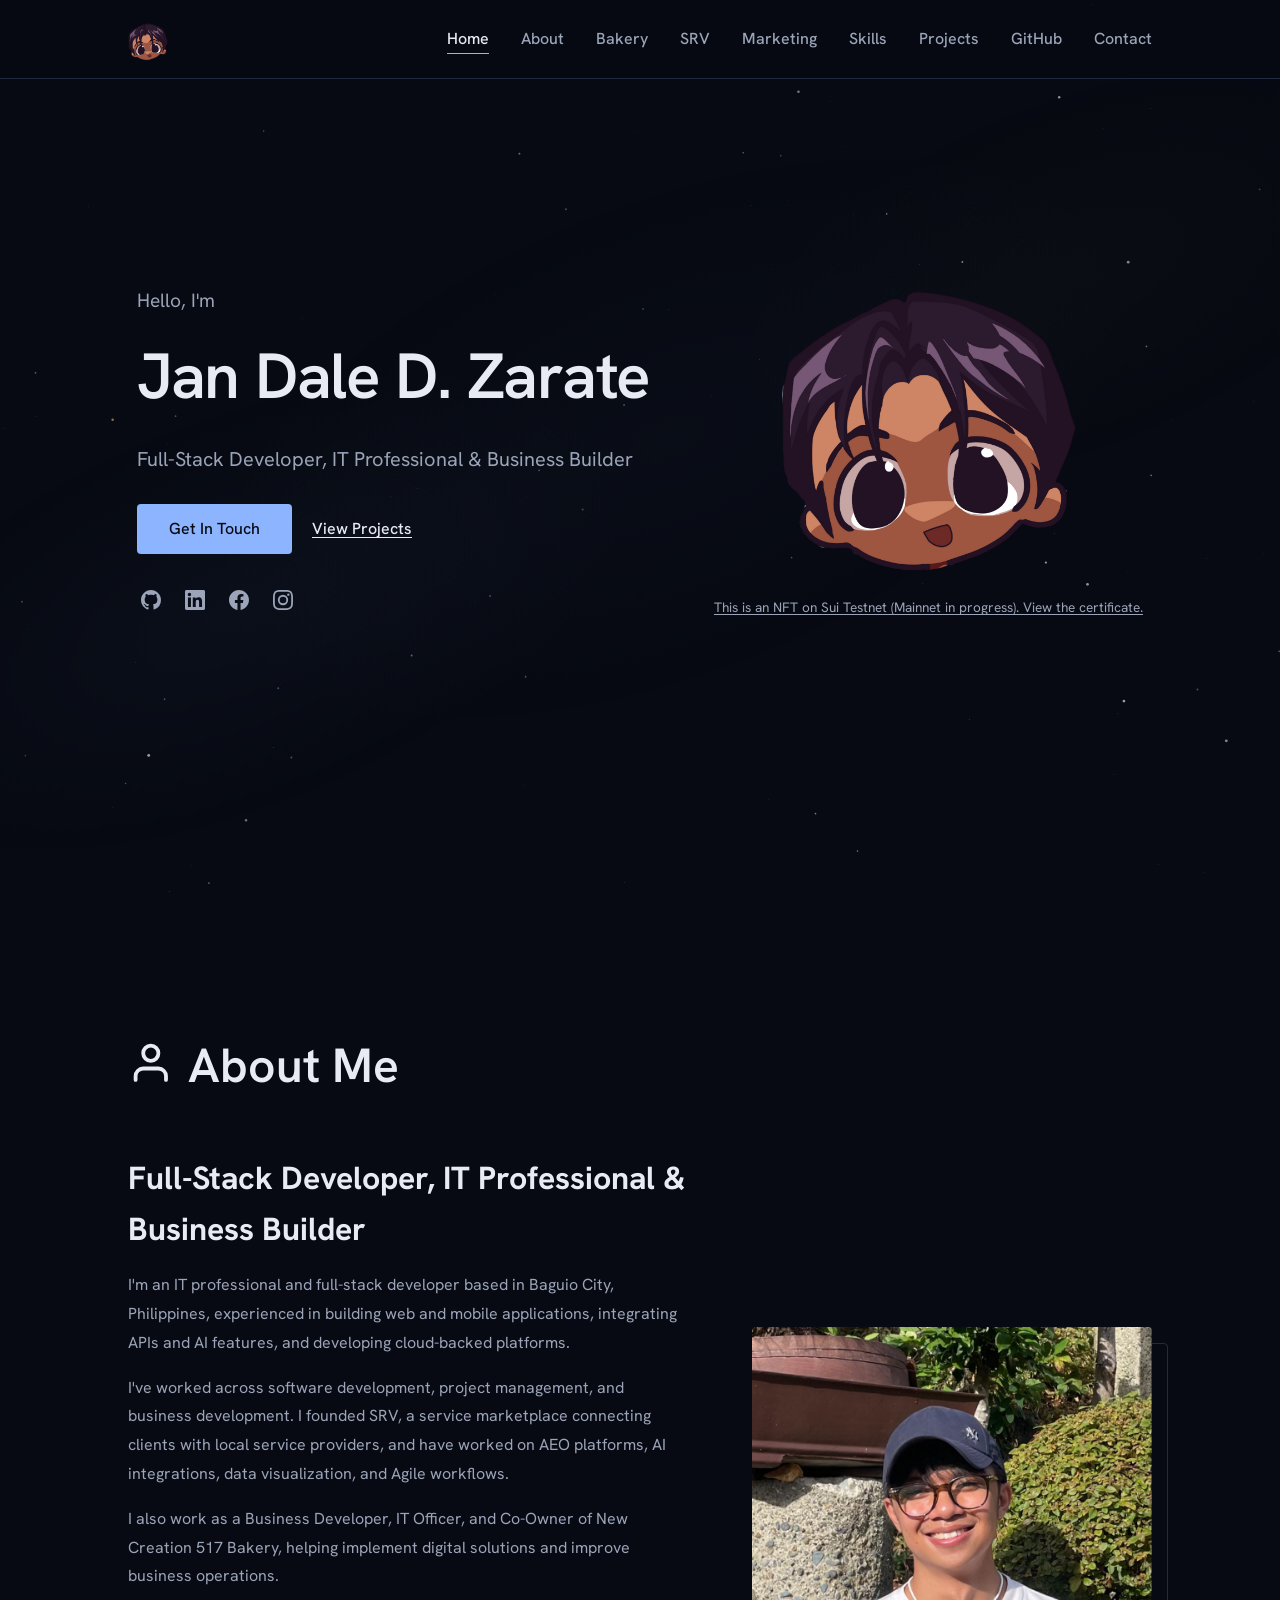
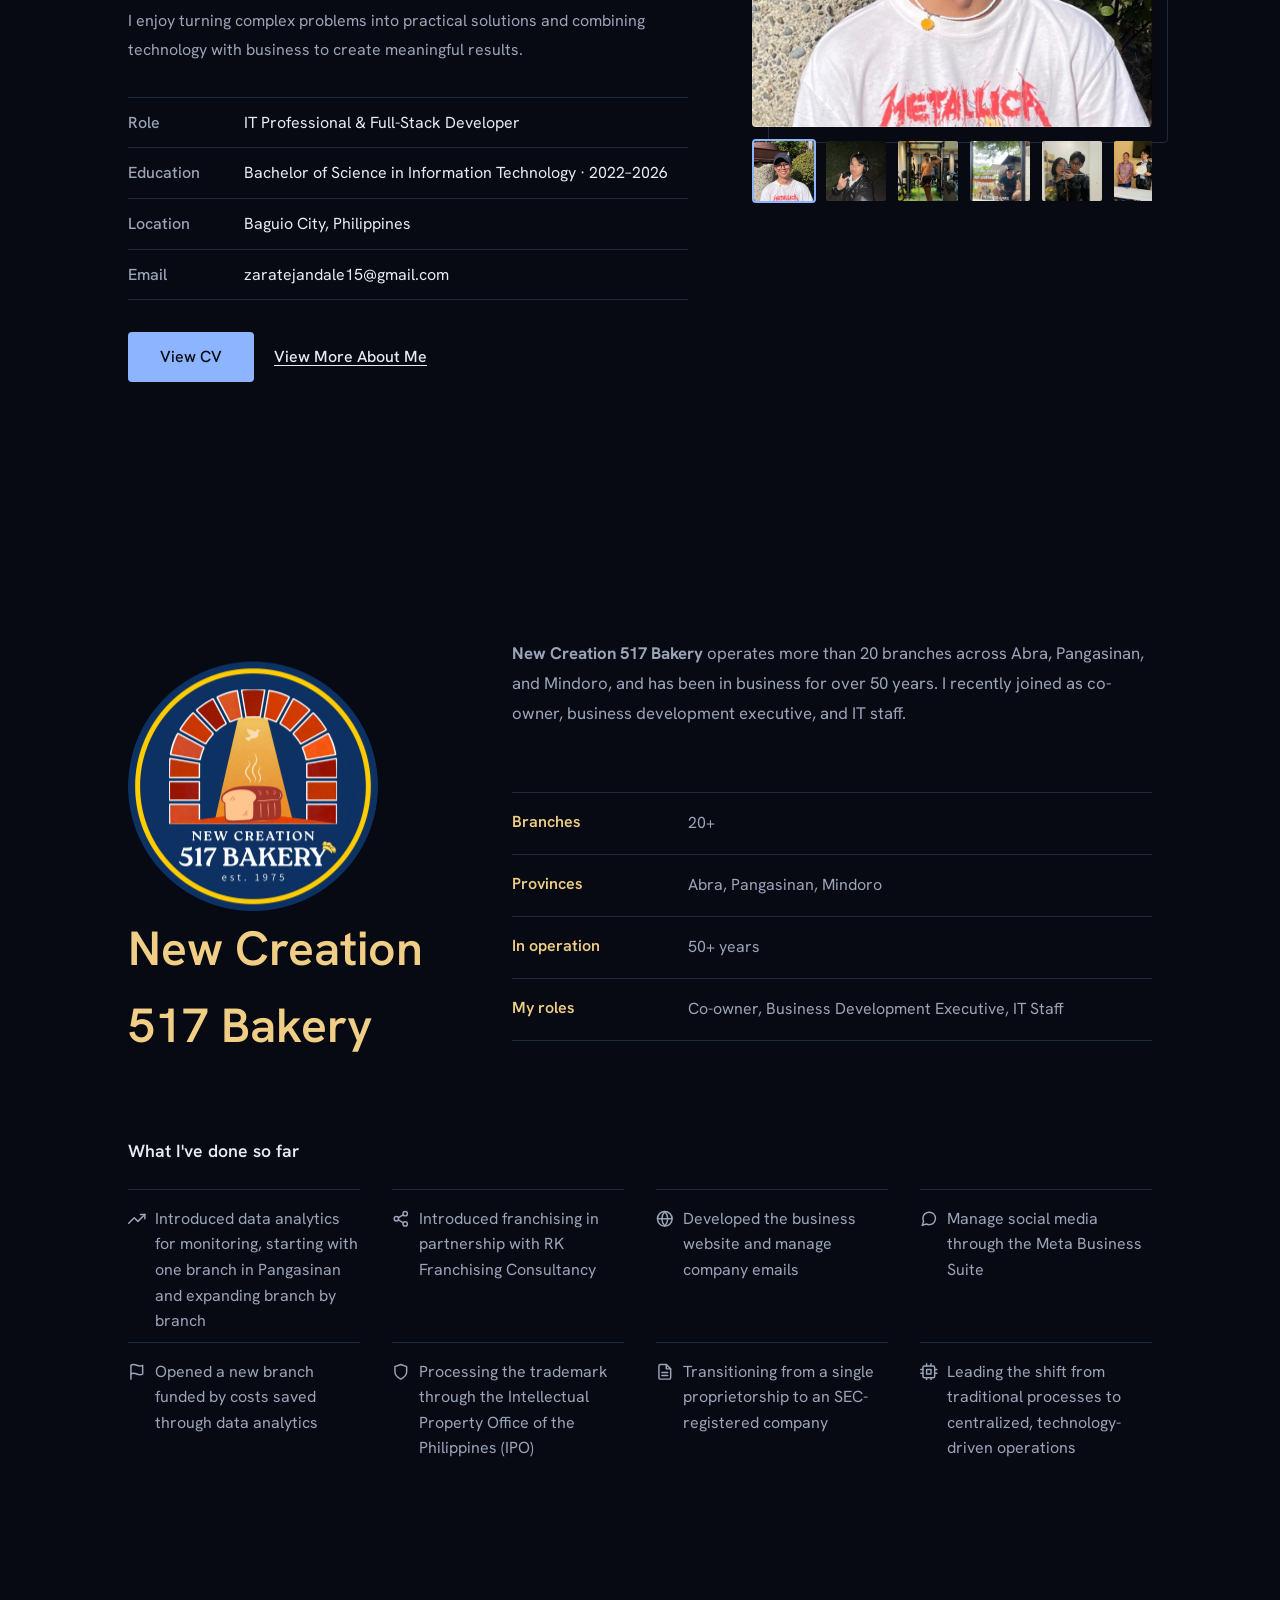
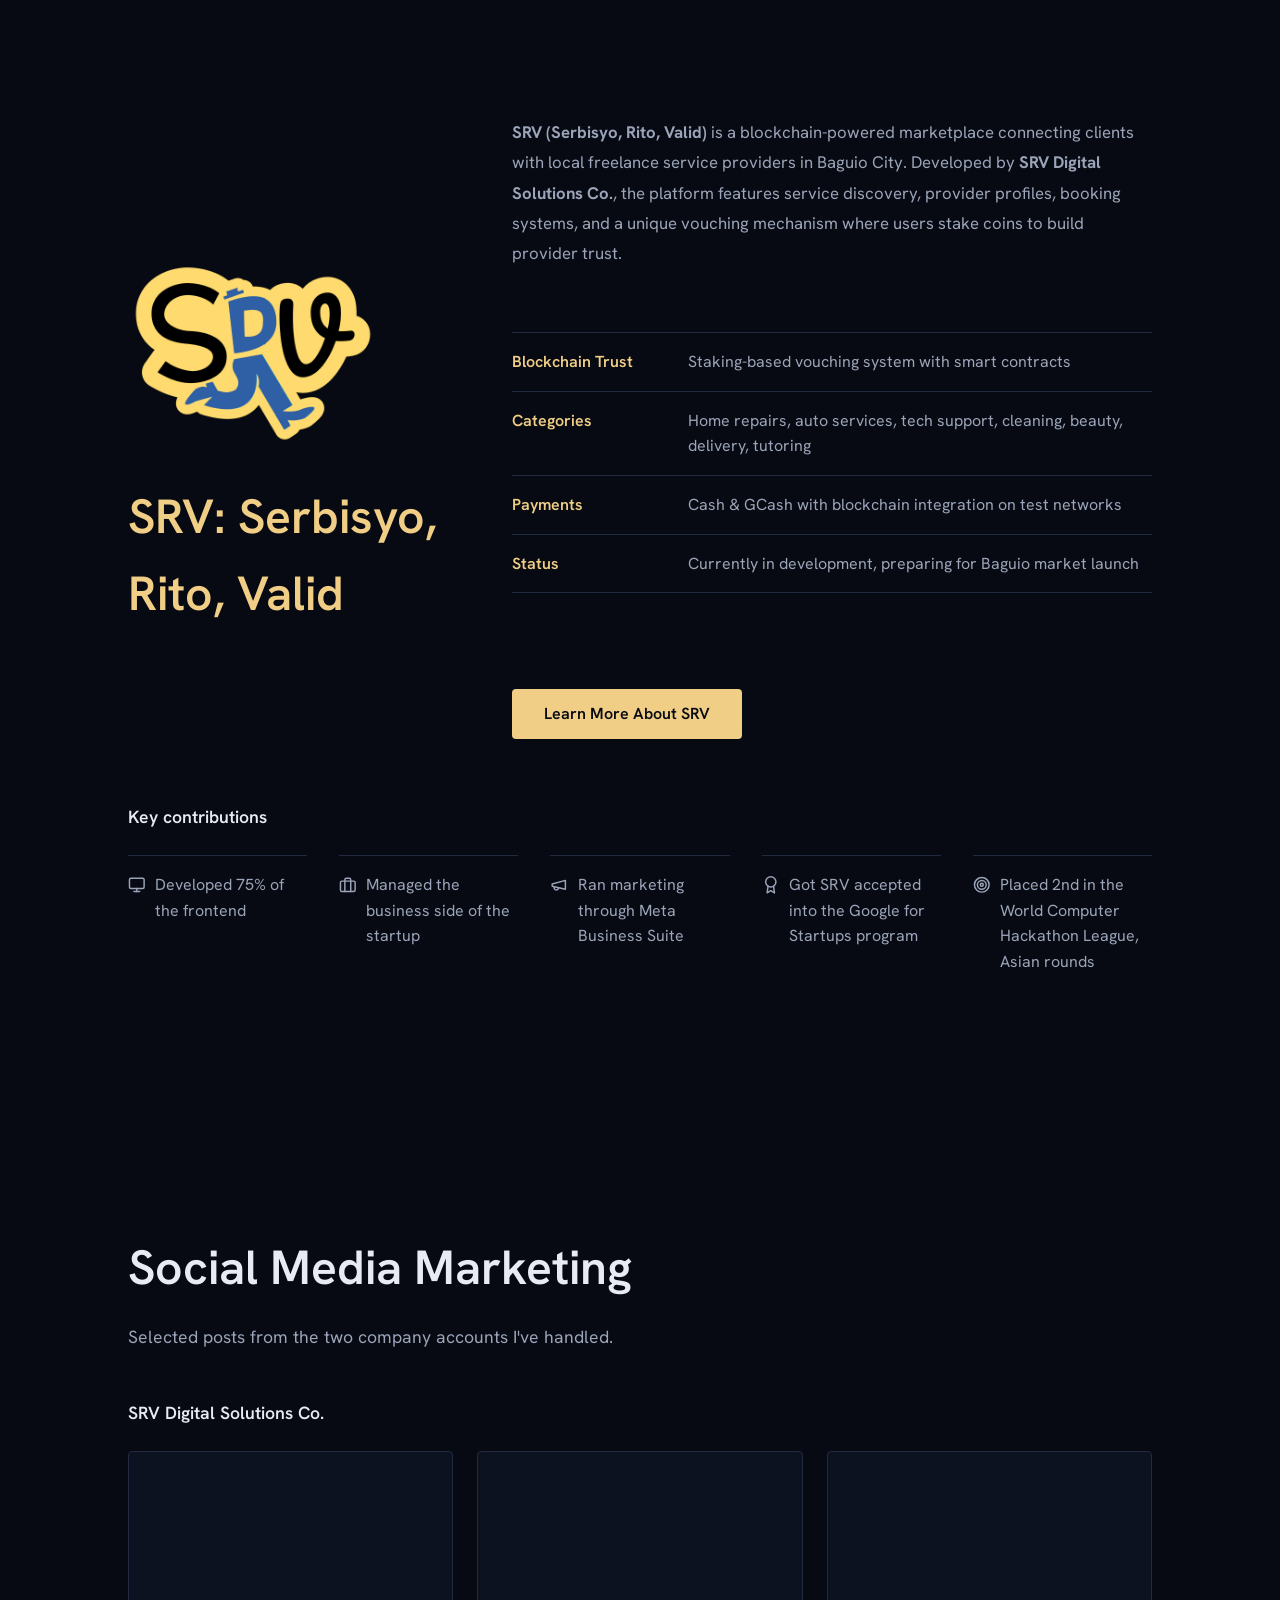
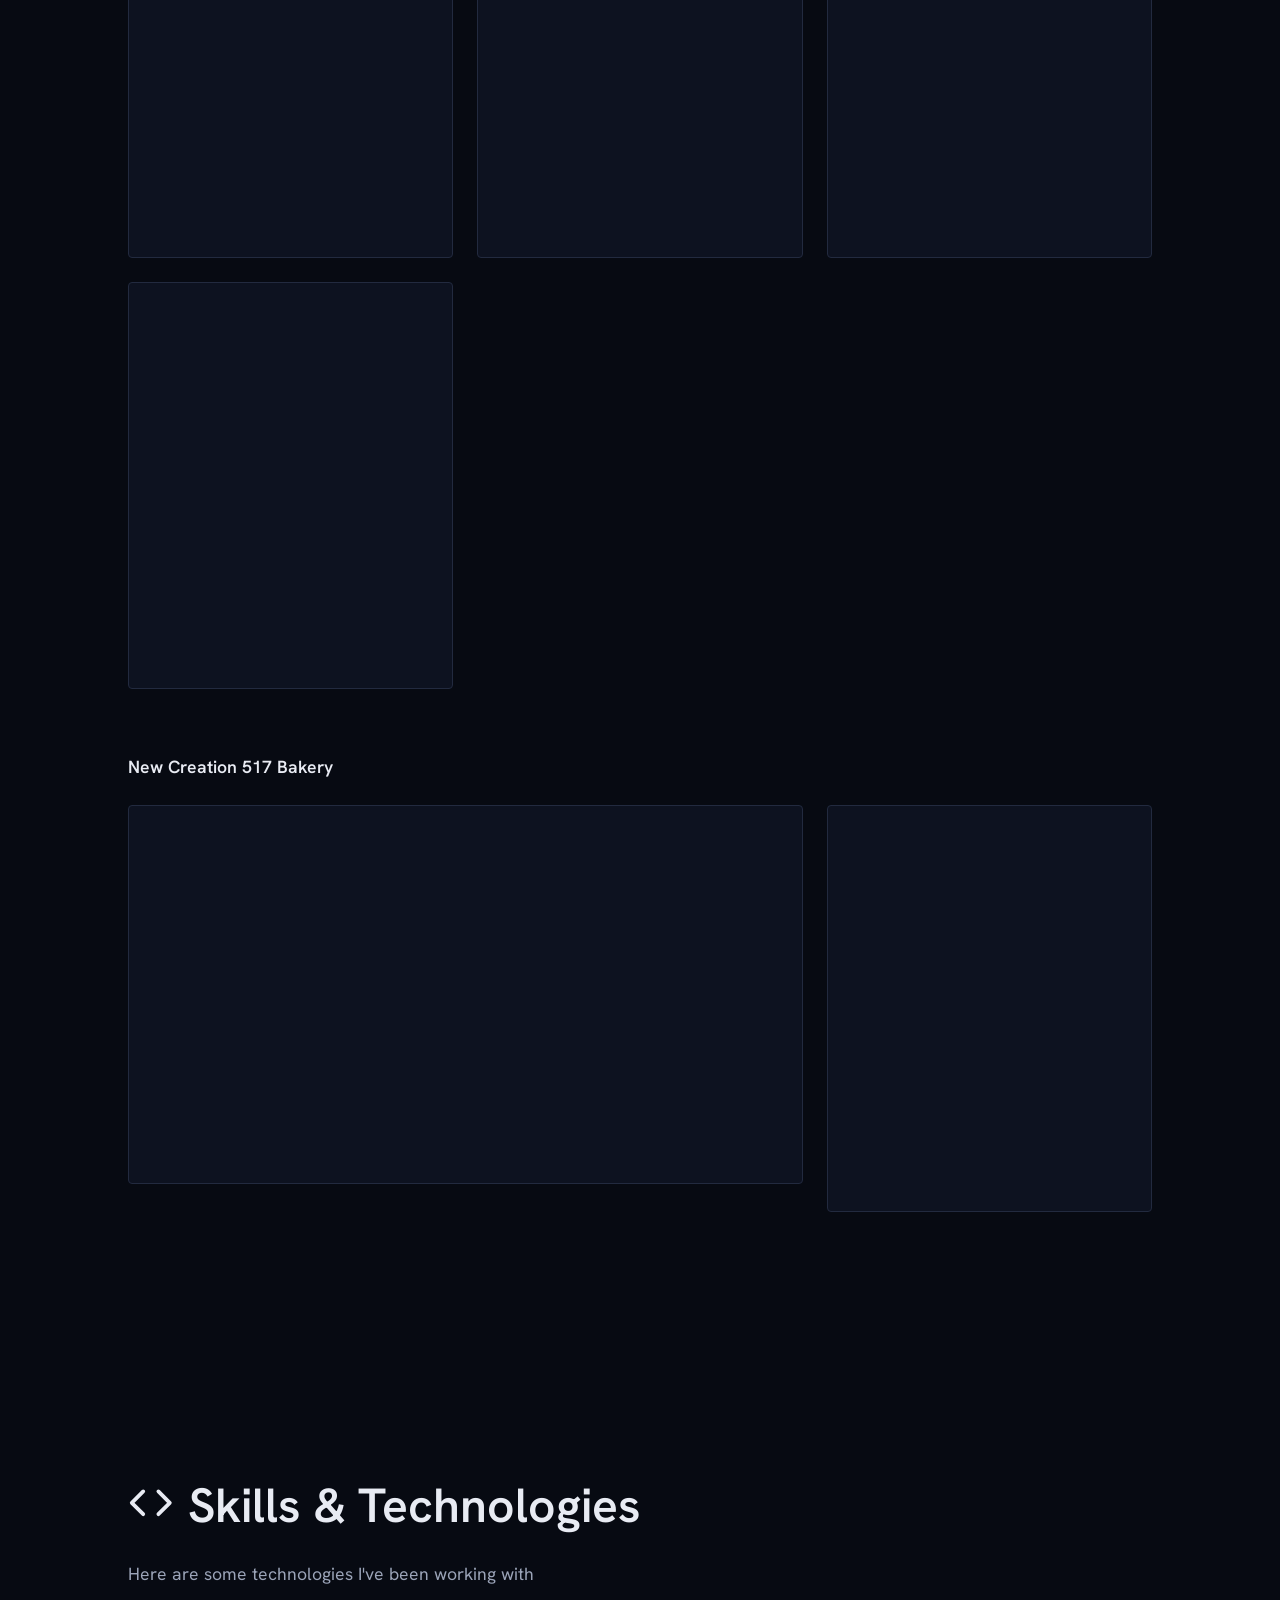
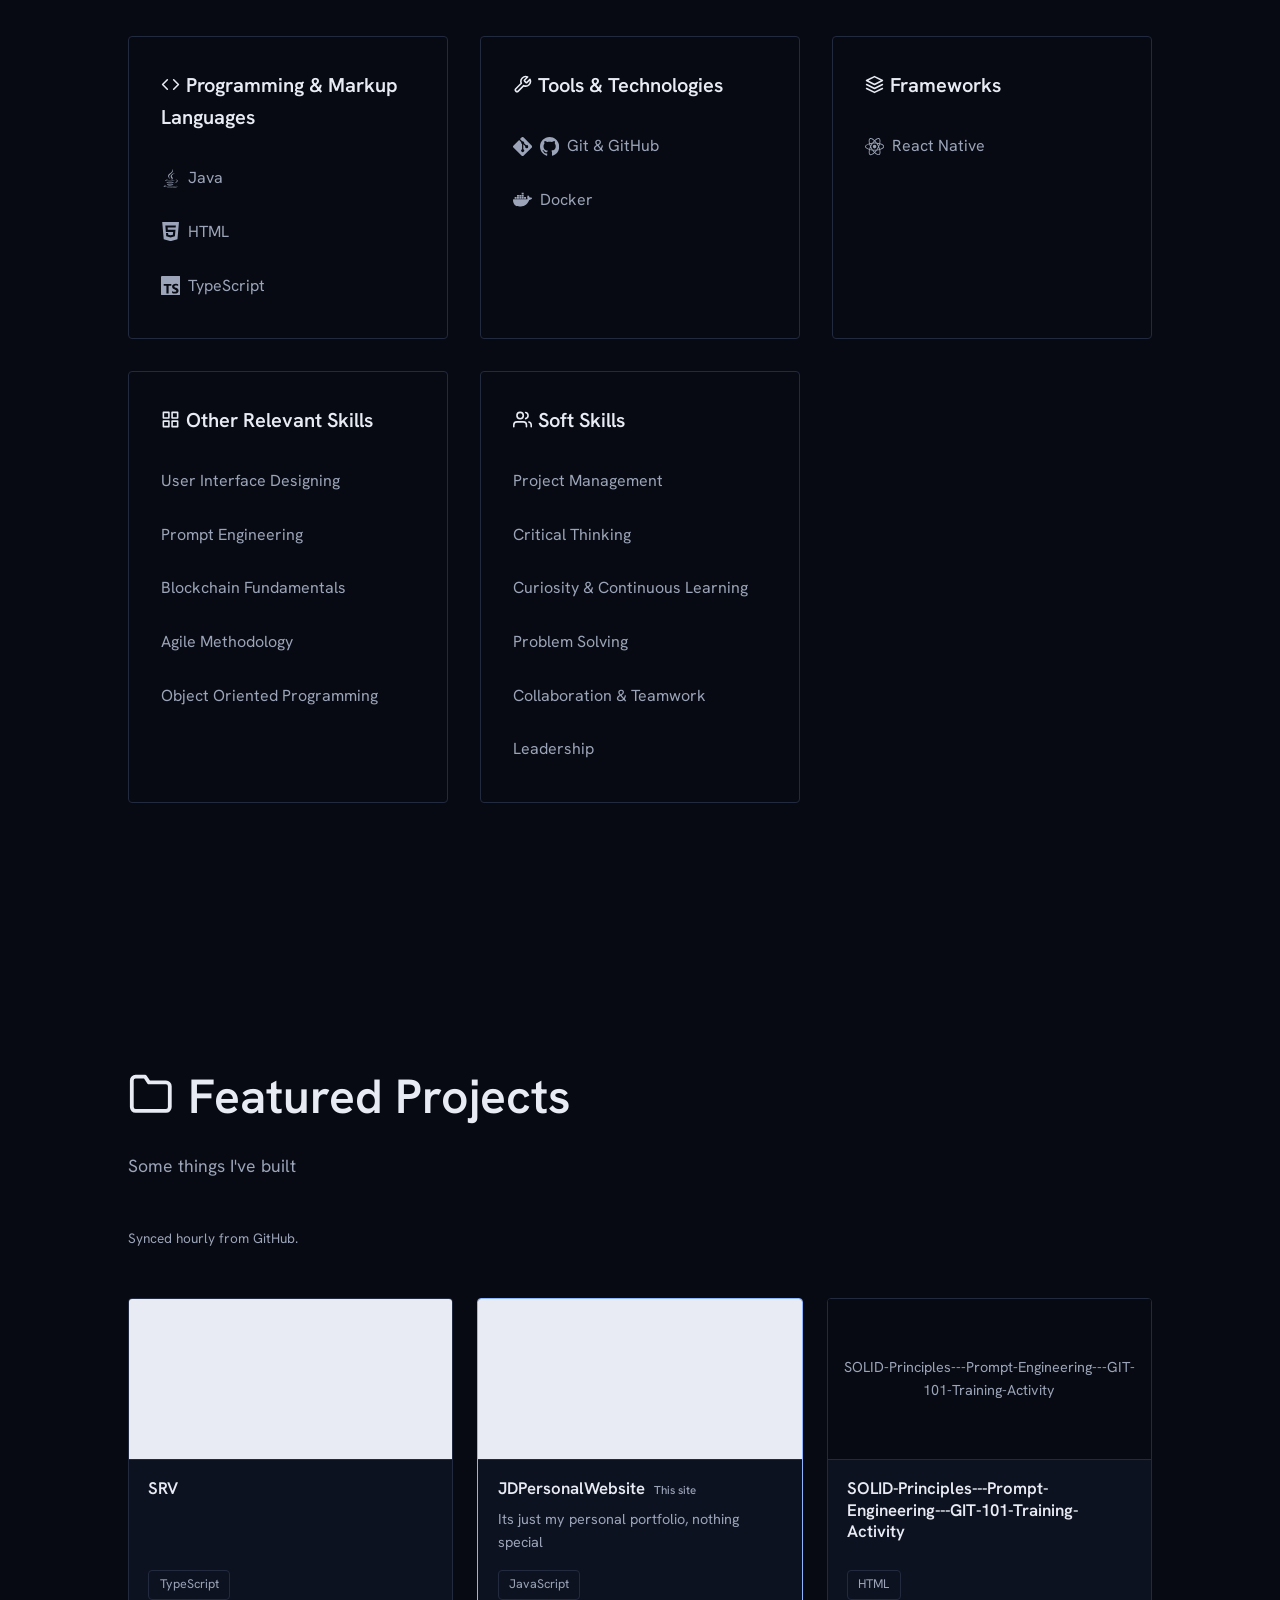
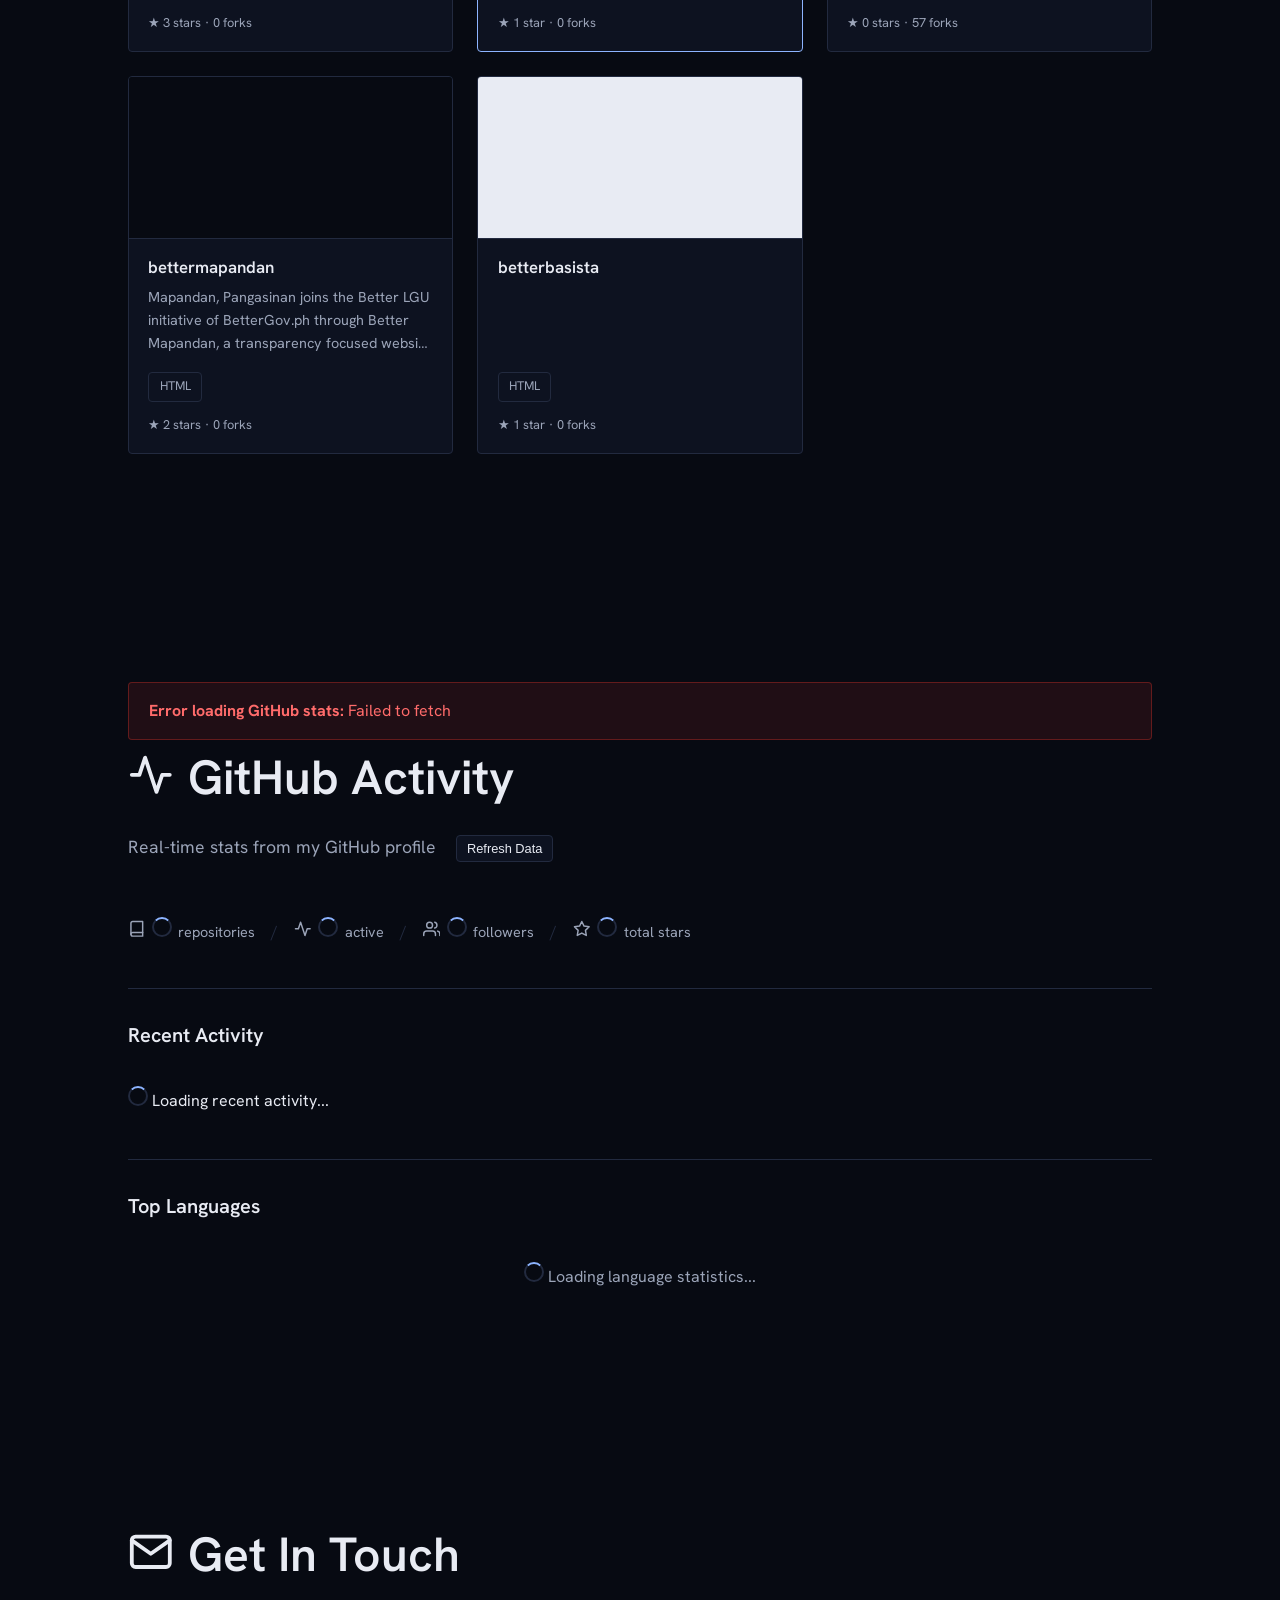
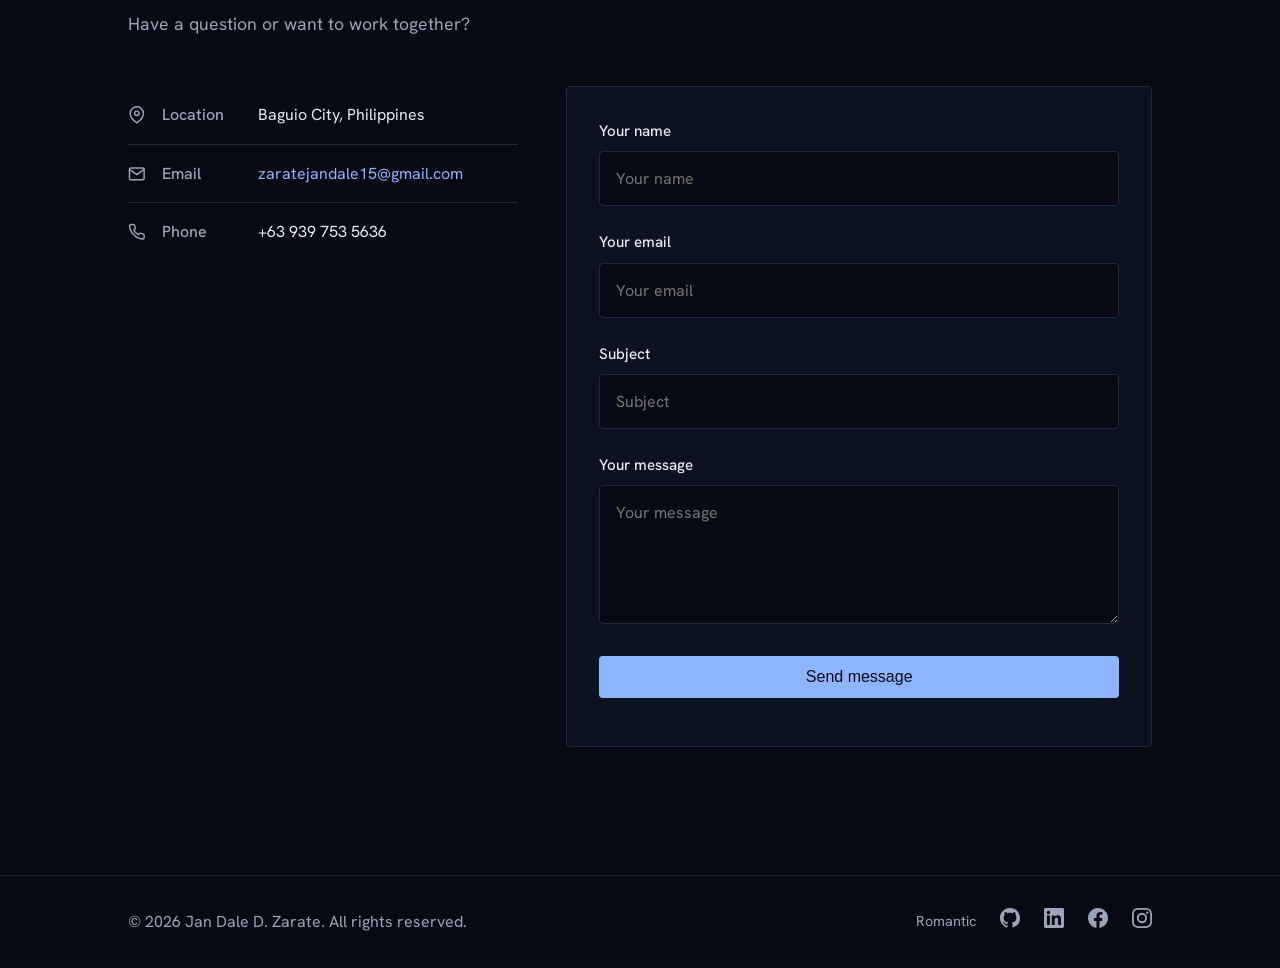
==== commit 0d9a03d7: "added the marketingsection" ====
--- a/main-page/index.html
+++ b/main-page/index.html
@@ -292,8 +292,7 @@
       <div class="container">
         <h2 id="marketing-title" class="section-title">Social Media Marketing</h2>
         <p class="section-subtitle">Selected posts from the two company accounts I've handled.</p>
-        <p class="marketing-cta-line"><!-- OWNER: delete if unwanted --> Interested in working together? <a href="#contact">Get in touch.</a></p>
-
+       
         <div class="marketing-group">
           <h3>SRV Digital Solutions Co.</h3>
           <ul class="marketing-grid" role="list">
@@ -305,19 +304,22 @@
             </figure></li>
             <li class="marketing-item"><figure>
               <button type="button" class="marketing-open" aria-label="View larger: SRV post calling Cordilleran service providers and home-based freelancers to join" data-full="assets/marketing/srv-call-for-providers-1080.webp">
-                <img src="assets/marketing/srv-call-for-providers-540.webp" alt="SRV post calling Cordilleran service providers and home-based freelancers to join" width="540" height="675" loading="lazy" decoding="async">
+                <img src="assets/marketing/srv-help-wanted-540.webp" alt="SRV post calling Cordilleran service providers and home-based freelancers to join" width="540" height="675" loading="lazy" decoding="async">
               </button>
               <figcaption><!-- OWNER: campaign / month and year (optional) --></figcaption>
             </figure></li>
             <li class="marketing-item"><figure>
               <button type="button" class="marketing-open" aria-label="View larger: SRV beta tester recruitment post with a QR code and the website srvpinoy.com" data-full="assets/marketing/srv-beta-tester-1080.webp">
-                <img src="assets/marketing/srv-beta-tester-540.webp" alt="SRV beta tester recruitment post with a QR code and the website srvpinoy.com" width="540" height="675" loading="lazy" decoding="async">
+                <img src="assets/marketing/srv-we-want-you-540.webp" alt="SRV beta tester recruitment post with a QR code and the website srvpinoy.com" width="540" height="675" loading="lazy" decoding="async">
               </button>
               <figcaption><!-- OWNER: campaign / month and year (optional) --></figcaption>
             </figure></li>
-            <li class="marketing-item marketing-item--placeholder" aria-hidden="true">
-              <div class="marketing-placeholder">Image placeholder</div>
-            </li>
+            <li class="marketing-item"><figure>
+              <button type="button" class="marketing-open" aria-label="View larger: SRV Cordillera campaign post with an Igorot character, lion head and strawberry basket, reading 'A new way to be seen is here'" data-full="assets/marketing/srv-CAR-1080.webp">
+                <img src="assets/marketing/srv-CAR-540.webp" alt="SRV Cordillera campaign post with an Igorot character, lion head and strawberry basket, reading 'A new way to be seen is here'" width="540" height="675" loading="lazy" decoding="async">
+              </button>
+              <figcaption><!-- OWNER: campaign / month and year (optional) --></figcaption>
+            </figure></li>
           </ul>
         </div>
 
@@ -336,9 +338,7 @@
               </button>
               <figcaption><!-- OWNER: campaign / month and year (optional) --></figcaption>
             </figure></li>
-            <li class="marketing-item marketing-item--placeholder" aria-hidden="true">
-              <div class="marketing-placeholder">Image placeholder</div>
-            </li>
+          
           </ul>
         </div>
       </div>
@@ -587,6 +587,8 @@
     <!-- Galaxy star-field background -->
     <script src="js/starfield.js"></script>
 
+    <script src="js/deployed.js"></script>
+
     <dialog id="lightbox" aria-label="Image preview">
       <img src="" alt="">
       <div class="lightbox-controls">
--- a/main-page/css/styles.css
+++ b/main-page/css/styles.css
@@ -1708,7 +1708,7 @@
 }
 .marketing-grid {
   display: grid;
-  grid-template-columns: repeat(4, minmax(0, 1fr));
+  grid-template-columns: repeat(3, minmax(0, 1fr));
   gap: 24px;
 }
 .marketing-item {
@@ -1785,13 +1785,15 @@
   .marketing-grid {
     display: grid;
     grid-auto-flow: column;
-    grid-auto-columns: 72%;
+    grid-auto-columns: 78%;
     gap: 16px;
     overflow-x: auto;
     scroll-snap-type: x mandatory;
+    scroll-padding-inline: 20px;
     scrollbar-width: thin;
     scrollbar-color: var(--rule) transparent;
     padding-bottom: 8px;
+    /* Fixed height: the img height:100% chain below resolves against it. */
     height: 340px;
   }
   .marketing-grid > * {
@@ -1805,6 +1807,17 @@
     aspect-ratio: auto;
     height: 100%;
   }
+  /* Wide cover keeps its composition: letterboxed instead of center-cropped. */
+  .marketing-item--wide img {
+    object-fit: contain;
+    background: var(--space-raised);
+  }
+}
+
+@media (max-width: 600px) and (prefers-reduced-motion: reduce) {
+  .marketing-grid {
+    scroll-snap-type: x proximity;
+  }
 }
 
 /* Lightbox */
@@ -1825,6 +1838,7 @@
   max-height: 86vh;
   object-fit: contain;
   margin: 0 auto;
+  touch-action: pan-y;
 }
 .lightbox-controls {
   display: flex;
@@ -1832,6 +1846,7 @@
   justify-content: center;
   align-items: center;
   padding: 1rem;
+  flex-wrap: wrap;
 }
 .lightbox-counter {
   font-size: 0.9rem;
@@ -1846,9 +1861,25 @@
   padding: 0.4rem 0.8rem;
   cursor: pointer;
   font-size: 0.85rem;
+  min-height: 44px;
 }
 .lightbox-controls button:focus-visible {
   outline: 2px solid var(--accent);
   outline-offset: 2px;
 }
 
+@media (max-width: 600px) {
+  #lightbox {
+    max-height: 92vh;
+    max-height: 92dvh;
+  }
+  #lightbox img {
+    max-height: 64vh;
+    max-height: 64dvh;
+  }
+  .lightbox-controls button {
+    padding: 0.65rem 1rem;
+    font-size: 0.95rem;
+  }
+}
+
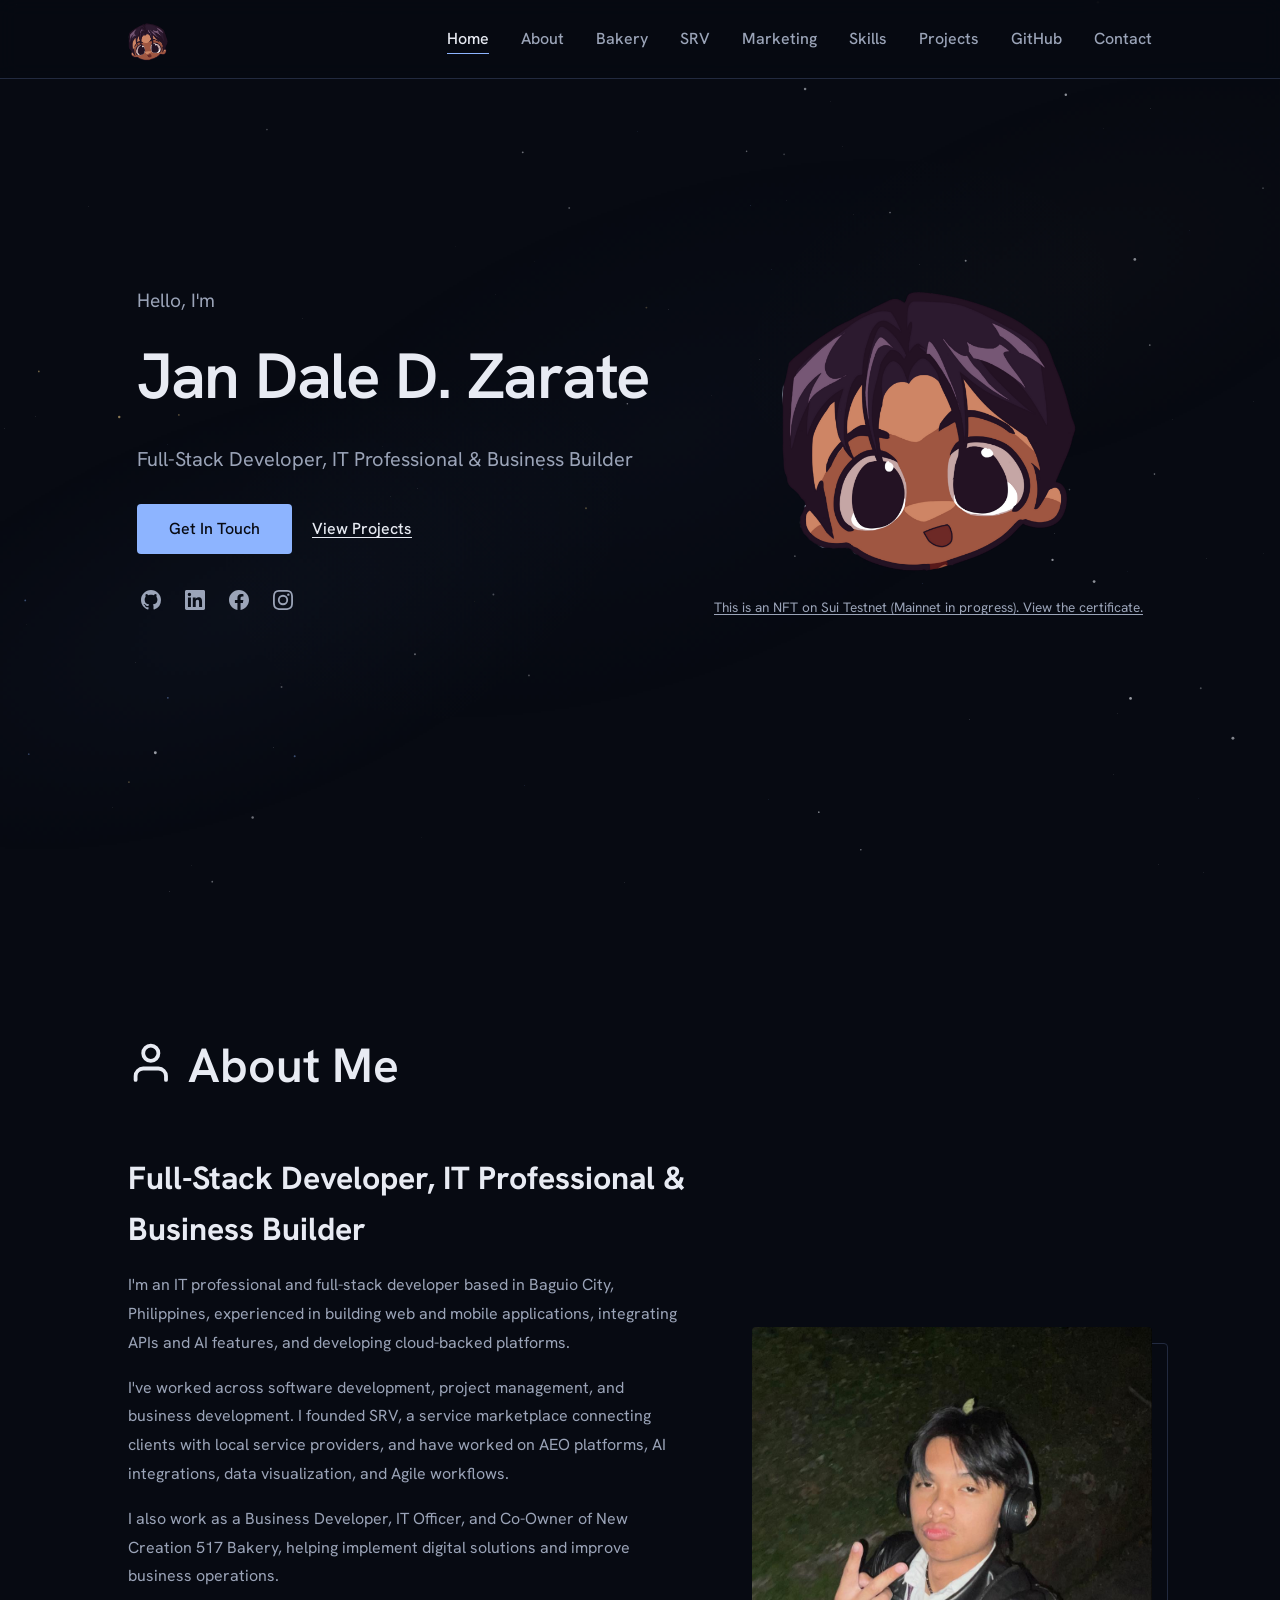
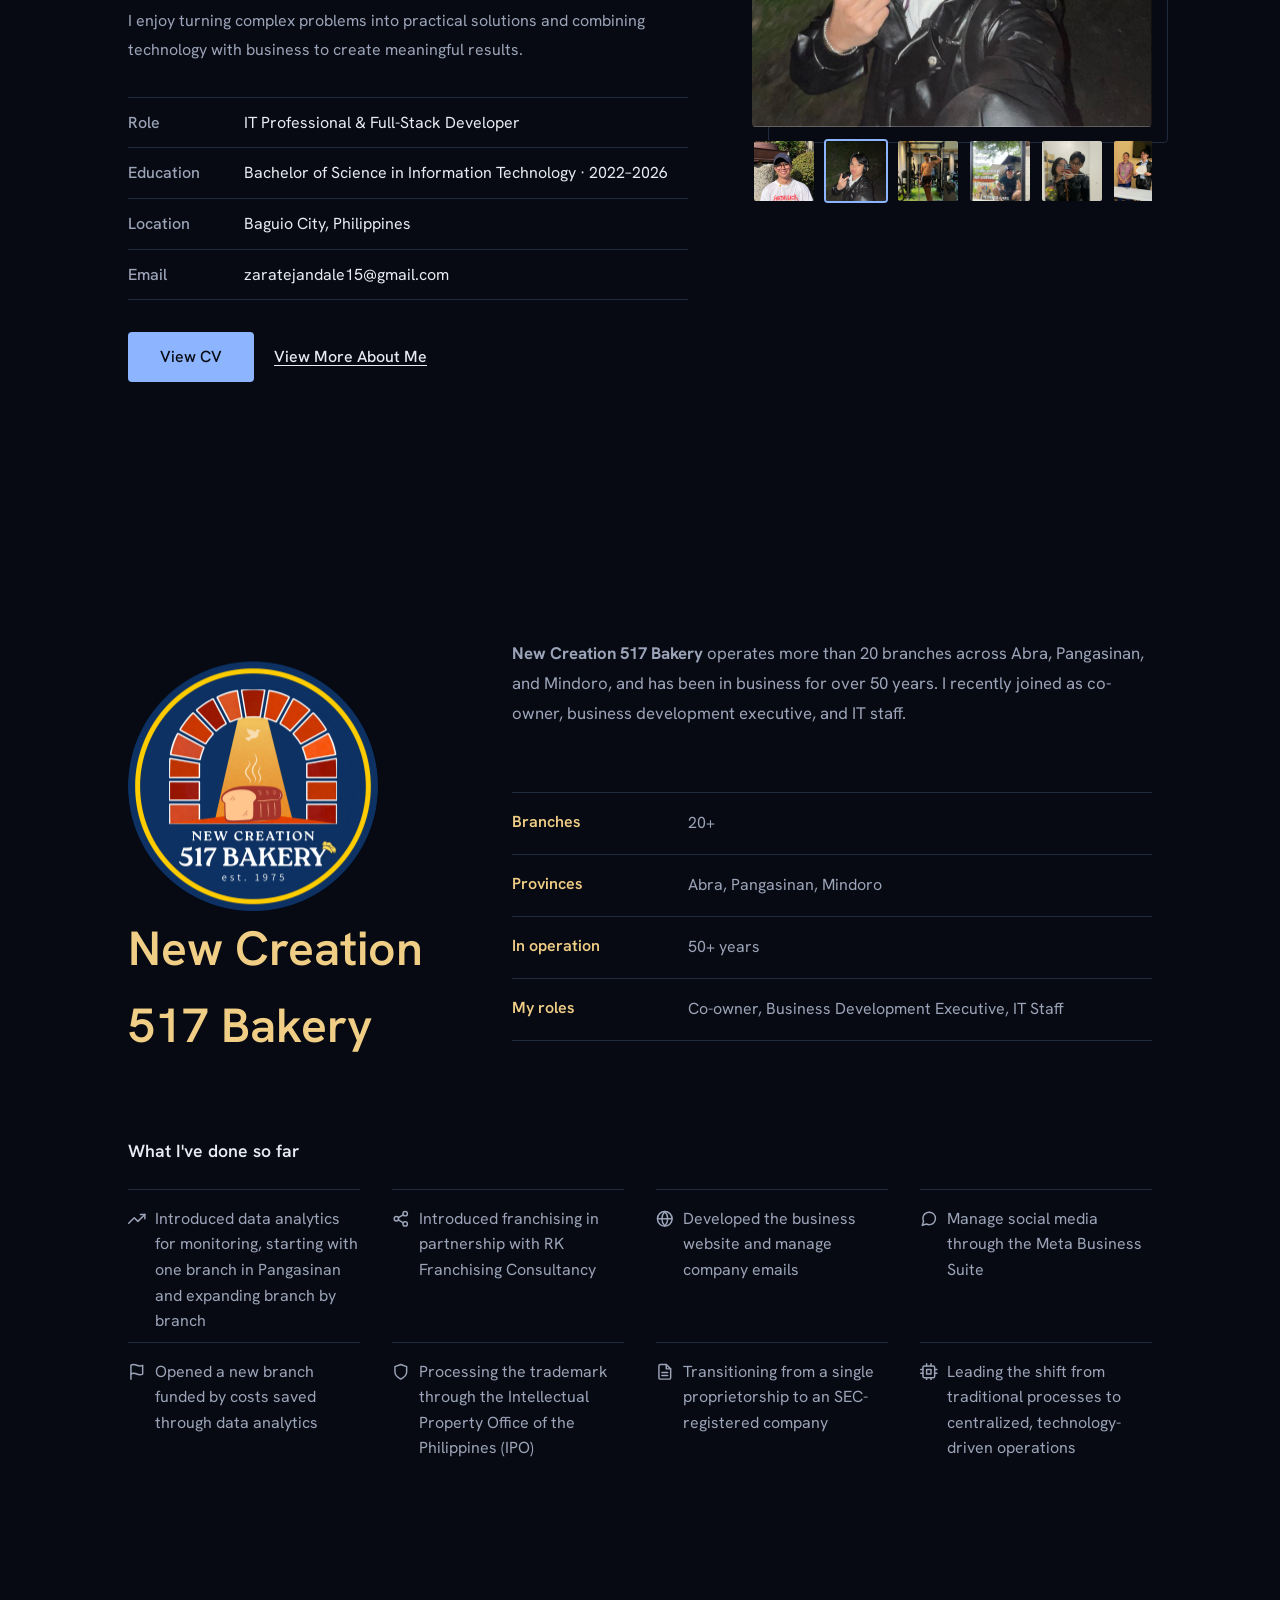
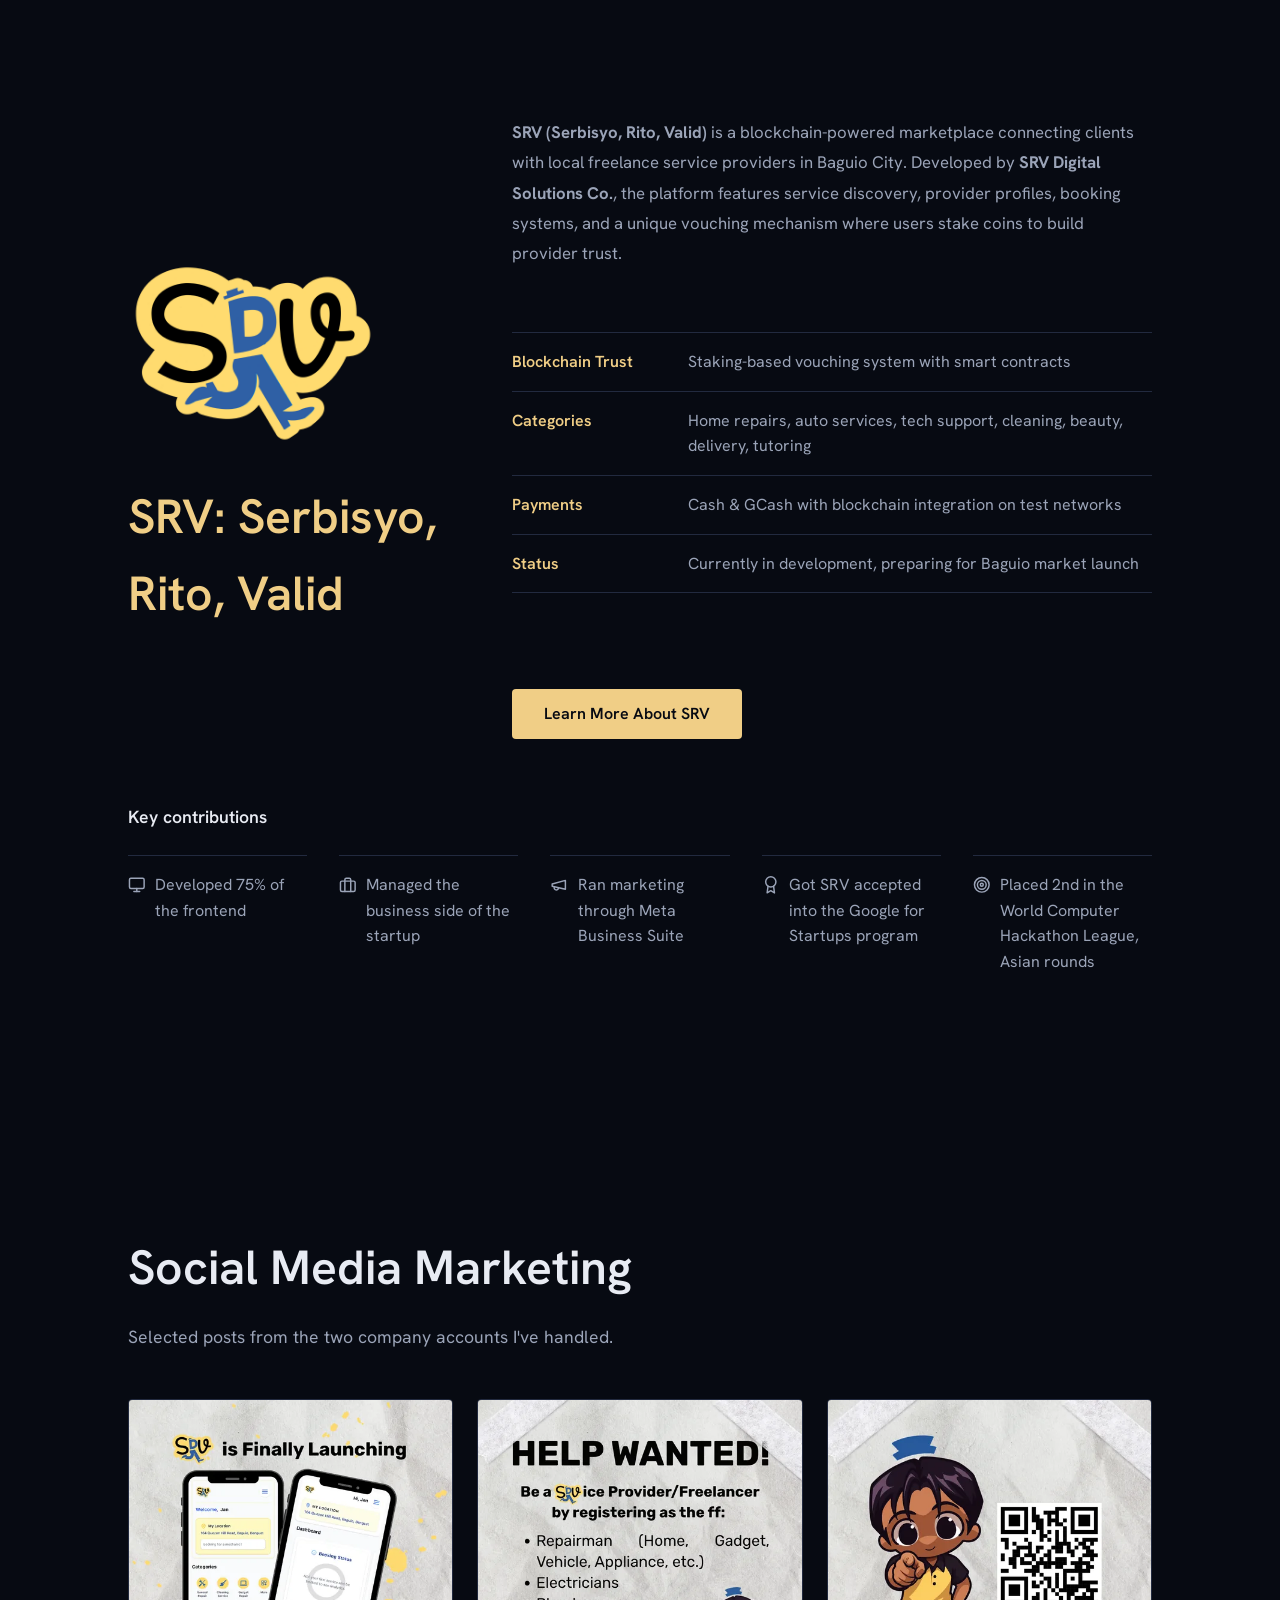
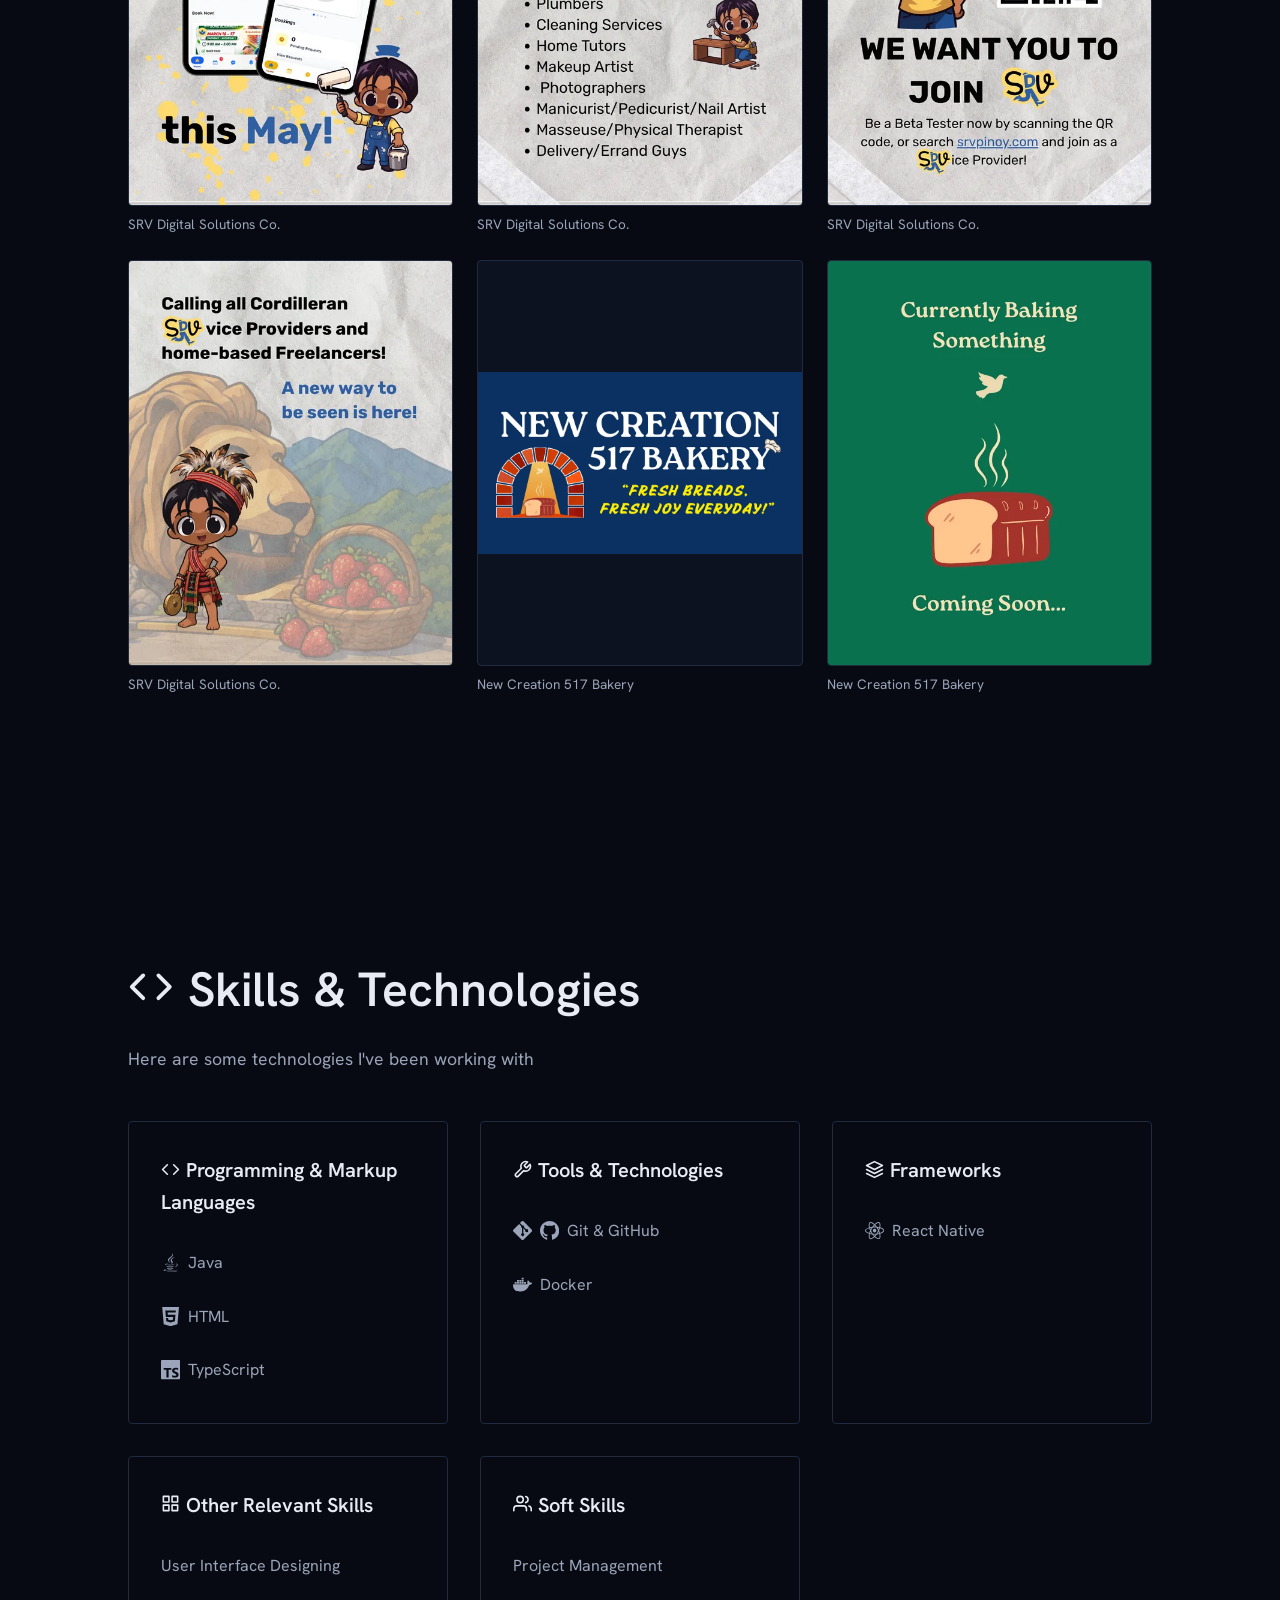
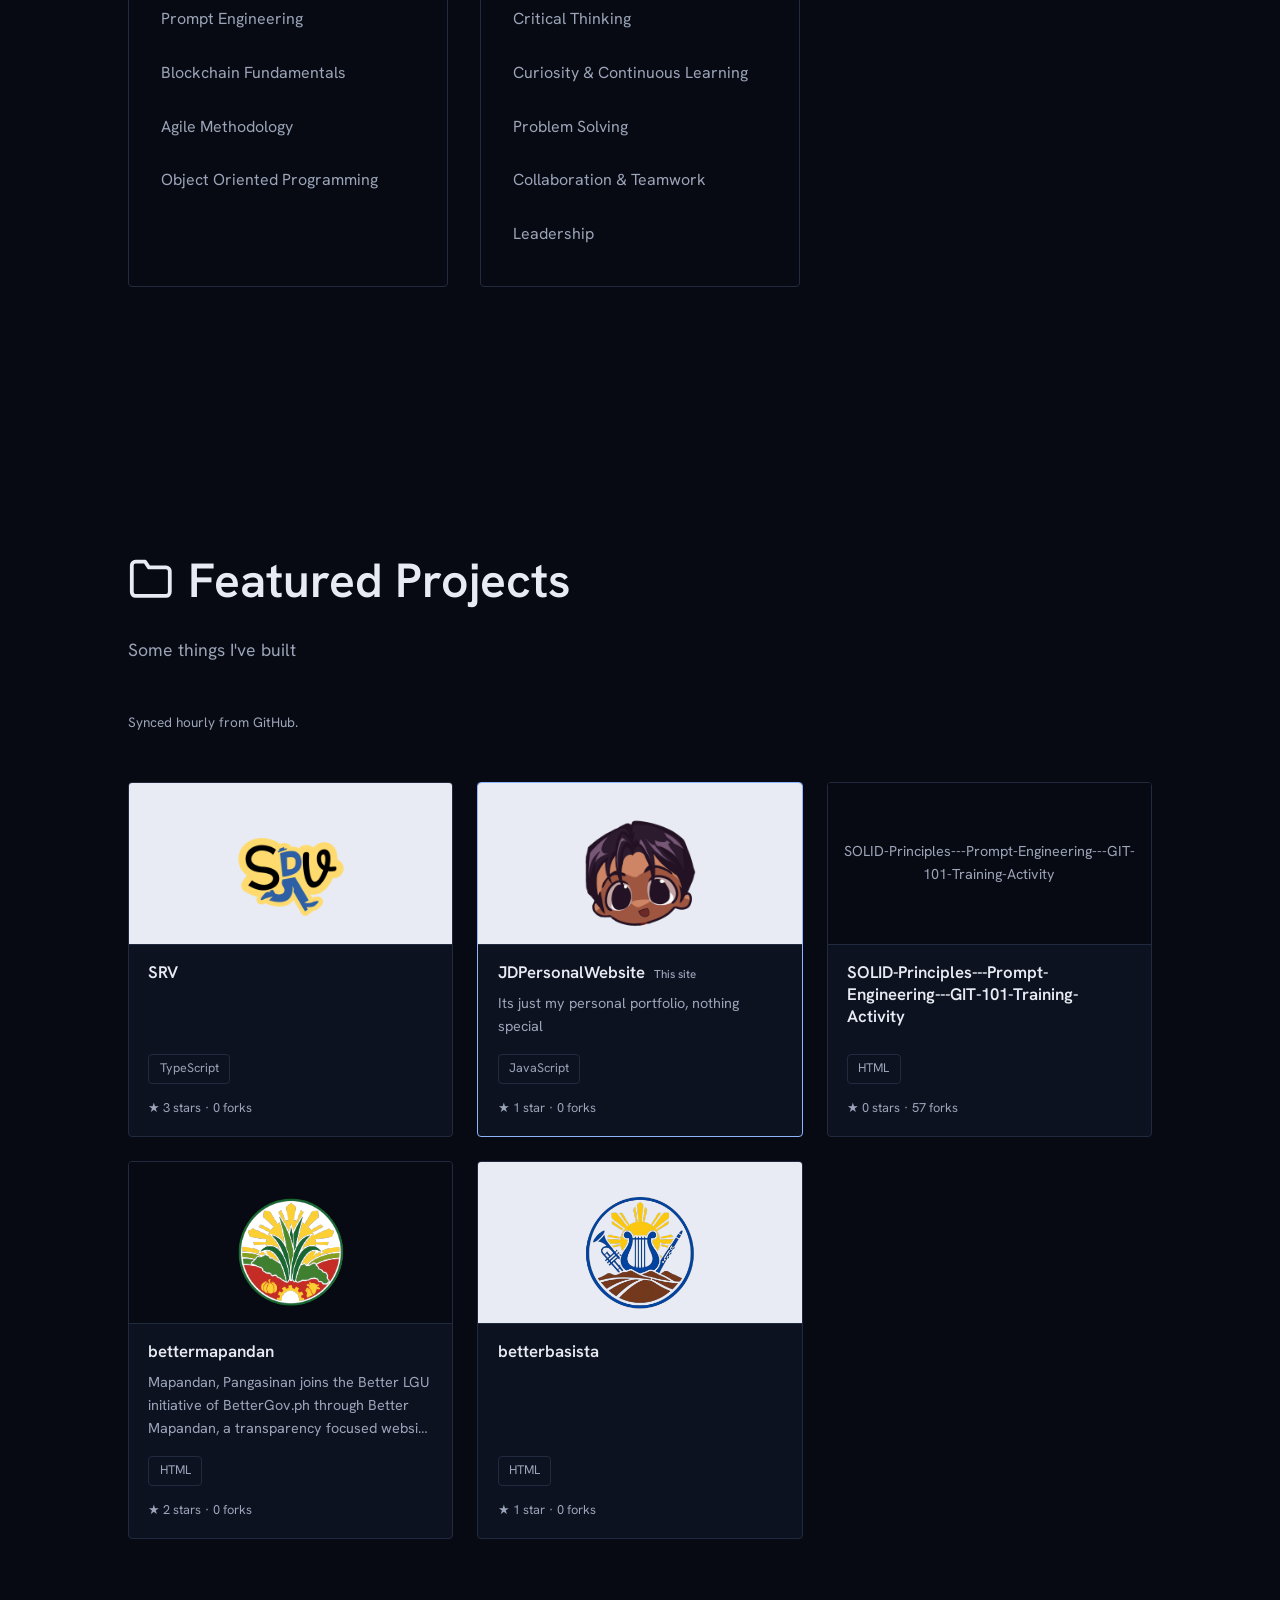
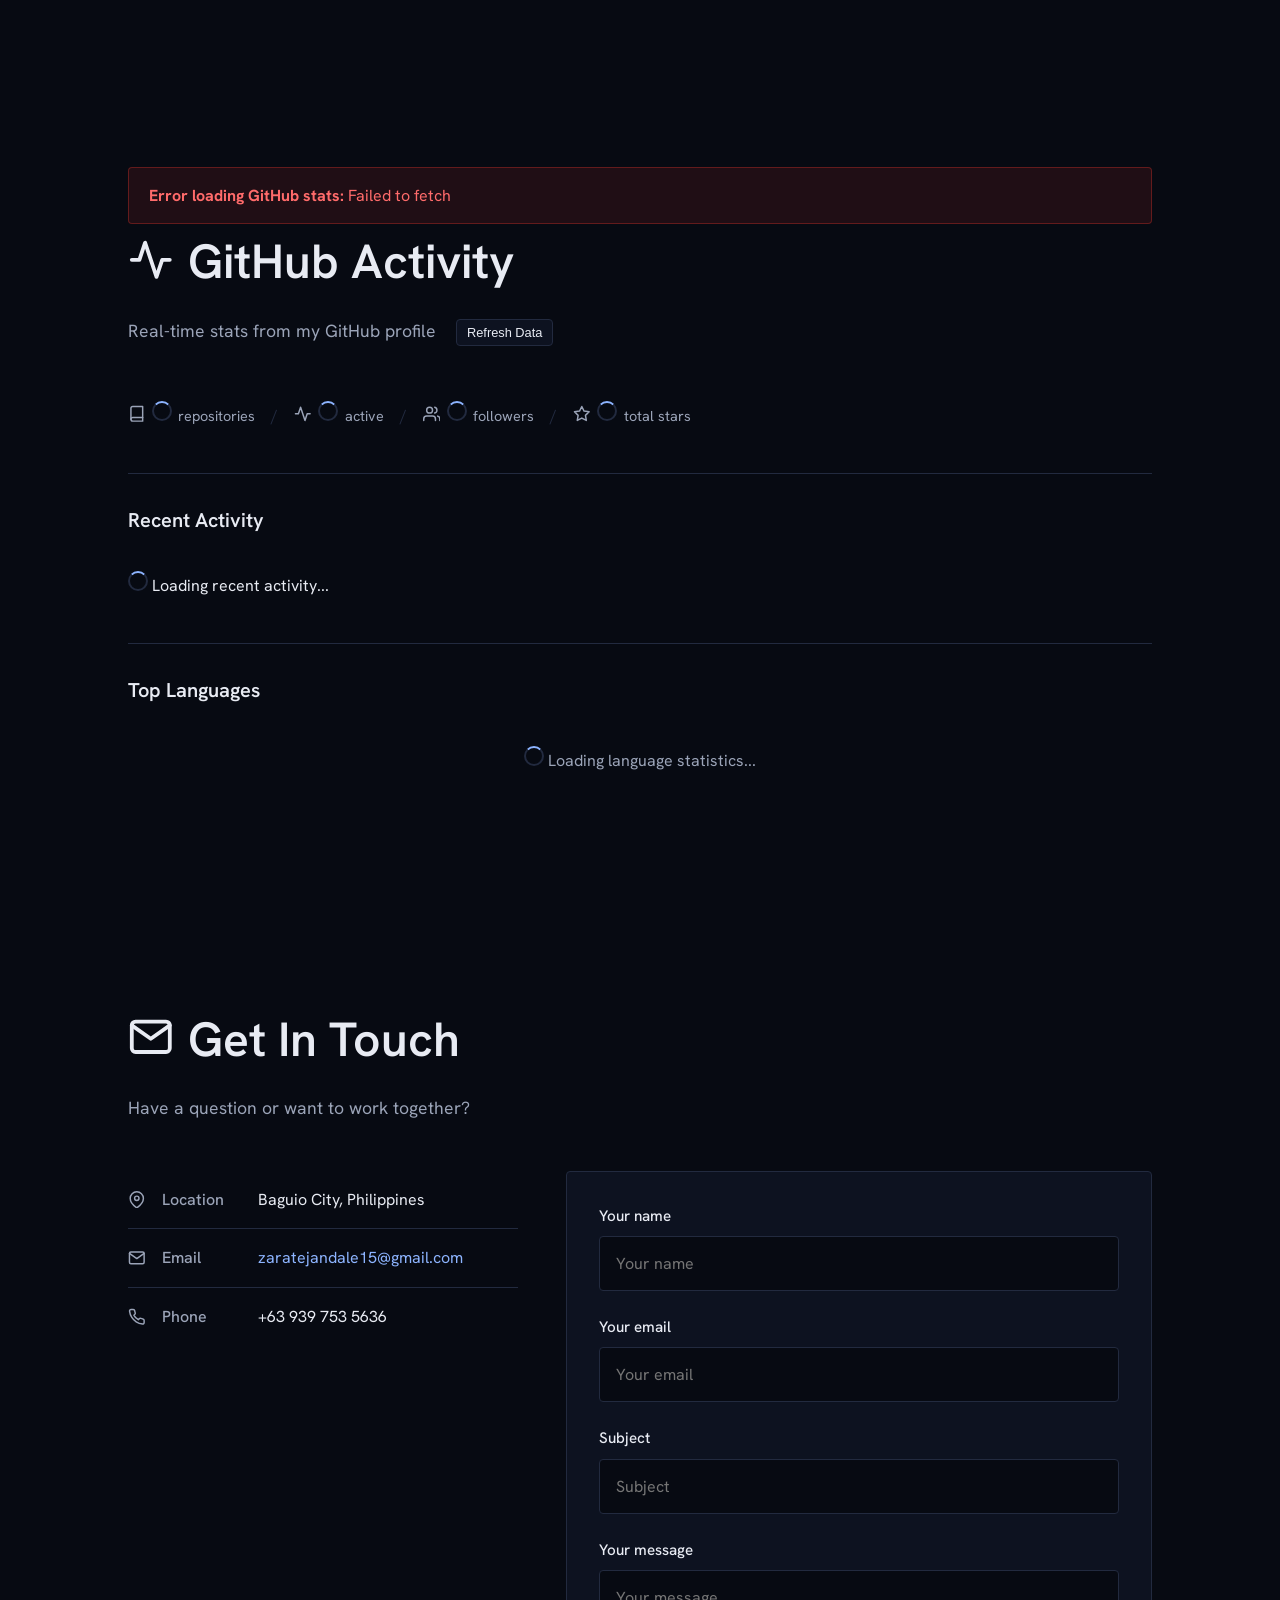
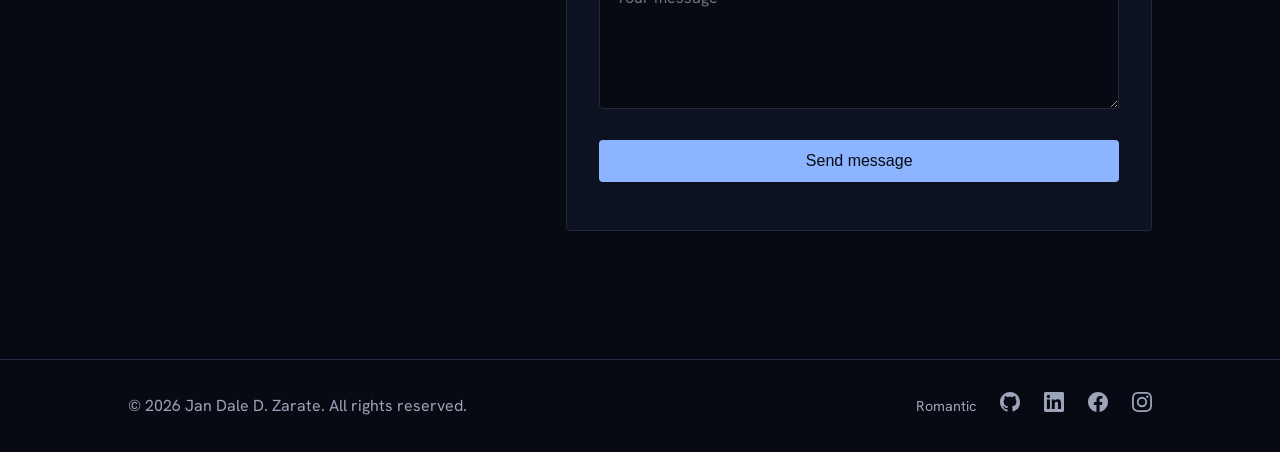
==== commit e84df86c: "Fix mobile marketing carousel explicit-track collapse" ====
--- a/main-page/index.html
+++ b/main-page/index.html
@@ -293,54 +293,44 @@
         <h2 id="marketing-title" class="section-title">Social Media Marketing</h2>
         <p class="section-subtitle">Selected posts from the two company accounts I've handled.</p>
        
-        <div class="marketing-group">
-          <h3>SRV Digital Solutions Co.</h3>
-          <ul class="marketing-grid" role="list">
+        <ul class="marketing-grid" role="list">
             <li class="marketing-item"><figure>
               <button type="button" class="marketing-open" aria-label="View larger: SRV launch announcement post showing the app screens, with the text 'is finally launching this May'" data-full="assets/marketing/srv-launching-1080.webp">
                 <img src="assets/marketing/srv-launching-540.webp" alt="SRV launch announcement post showing the app screens, with the text 'is finally launching this May'" width="540" height="675" loading="lazy" decoding="async">
               </button>
-              <figcaption><!-- OWNER: campaign / month and year (optional) --></figcaption>
+              <figcaption class="marketing-caption">SRV Digital Solutions Co.</figcaption>
             </figure></li>
             <li class="marketing-item"><figure>
               <button type="button" class="marketing-open" aria-label="View larger: SRV post calling Cordilleran service providers and home-based freelancers to join" data-full="assets/marketing/srv-call-for-providers-1080.webp">
                 <img src="assets/marketing/srv-help-wanted-540.webp" alt="SRV post calling Cordilleran service providers and home-based freelancers to join" width="540" height="675" loading="lazy" decoding="async">
               </button>
-              <figcaption><!-- OWNER: campaign / month and year (optional) --></figcaption>
+              <figcaption class="marketing-caption">SRV Digital Solutions Co.</figcaption>
             </figure></li>
             <li class="marketing-item"><figure>
               <button type="button" class="marketing-open" aria-label="View larger: SRV beta tester recruitment post with a QR code and the website srvpinoy.com" data-full="assets/marketing/srv-beta-tester-1080.webp">
                 <img src="assets/marketing/srv-we-want-you-540.webp" alt="SRV beta tester recruitment post with a QR code and the website srvpinoy.com" width="540" height="675" loading="lazy" decoding="async">
               </button>
-              <figcaption><!-- OWNER: campaign / month and year (optional) --></figcaption>
+              <figcaption class="marketing-caption">SRV Digital Solutions Co.</figcaption>
             </figure></li>
             <li class="marketing-item"><figure>
               <button type="button" class="marketing-open" aria-label="View larger: SRV Cordillera campaign post with an Igorot character, lion head and strawberry basket, reading 'A new way to be seen is here'" data-full="assets/marketing/srv-CAR-1080.webp">
                 <img src="assets/marketing/srv-CAR-540.webp" alt="SRV Cordillera campaign post with an Igorot character, lion head and strawberry basket, reading 'A new way to be seen is here'" width="540" height="675" loading="lazy" decoding="async">
               </button>
-              <figcaption><!-- OWNER: campaign / month and year (optional) --></figcaption>
+              <figcaption class="marketing-caption">SRV Digital Solutions Co.</figcaption>
             </figure></li>
-          </ul>
-        </div>
-
-        <div class="marketing-group">
-          <h3>New Creation 517 Bakery</h3>
-          <ul class="marketing-grid" role="list">
-            <li class="marketing-item marketing-item--wide"><figure>
+            <li class="marketing-item marketing-item--landscape"><figure>
               <button type="button" class="marketing-open" aria-label="View larger: New Creation 517 Bakery cover photo with the logo and the tagline 'Fresh breads, fresh joy everyday'" data-full="assets/marketing/bakery-cover-1600.webp">
                 <img src="assets/marketing/bakery-cover-960.webp" alt="New Creation 517 Bakery cover photo with the logo and the tagline 'Fresh breads, fresh joy everyday'" width="960" height="540" loading="lazy" decoding="async">
               </button>
-              <figcaption><!-- OWNER: campaign / month and year (optional) --></figcaption>
+              <figcaption class="marketing-caption">New Creation 517 Bakery</figcaption>
             </figure></li>
             <li class="marketing-item"><figure>
               <button type="button" class="marketing-open" aria-label="View larger: New Creation 517 Bakery 'Currently baking something, coming soon' announcement post" data-full="assets/marketing/bakery-coming-soon-1080.webp">
                 <img src="assets/marketing/bakery-coming-soon-540.webp" alt="New Creation 517 Bakery 'Currently baking something, coming soon' announcement post" width="540" height="675" loading="lazy" decoding="async">
               </button>
-              <figcaption><!-- OWNER: campaign / month and year (optional) --></figcaption>
+              <figcaption class="marketing-caption">New Creation 517 Bakery</figcaption>
             </figure></li>
-          
-          </ul>
-        </div>
+        </ul>
       </div>
     </section>
     <!-- Skills Section -->
--- a/main-page/css/styles.css
+++ b/main-page/css/styles.css
@@ -1690,17 +1690,14 @@
     padding: var(--section-padding);
     background: transparent;
 }
-.marketing-group + .marketing-group {
-  margin-top: 64px;
-}
-.marketing-group h3 {
-  color: var(--text);
-  font-size: 1.1rem;
-  font-weight: 600;
-  margin: 0 0 1.5rem;
-}
 .marketing-meta:empty {
   display: none;
+}
+.marketing-caption {
+  font-size: 0.85rem;
+  color: var(--text-dim);
+  padding-top: 0.5rem;
+  text-align: left;
 }
 .marketing-cta-line {
   color: var(--text-dim);
@@ -1731,12 +1728,9 @@
   display: block;
   transition: border-color 175ms ease;
 }
-.marketing-item--wide {
-  grid-column: span 2;
-}
-.marketing-item--wide img {
-  aspect-ratio: 16 / 9;
-  object-fit: cover;
+.marketing-item--landscape img {
+  object-fit: contain;
+  background: var(--space-raised);
 }
 .marketing-open {
   display: block;
@@ -1777,13 +1771,11 @@
   .marketing-grid {
     grid-template-columns: repeat(2, minmax(0, 1fr));
   }
-  .marketing-item--wide {
-    grid-column: span 2;
-  }
 }
 @media (max-width: 600px) {
   .marketing-grid {
     display: grid;
+    grid-template-columns: none;
     grid-auto-flow: column;
     grid-auto-columns: 78%;
     gap: 16px;
@@ -1799,16 +1791,13 @@
   .marketing-grid > * {
     scroll-snap-align: start;
   }
-  .marketing-item--wide {
-    grid-column: auto;
-  }
   .marketing-item img,
   .marketing-placeholder {
     aspect-ratio: auto;
     height: 100%;
   }
-  /* Wide cover keeps its composition: letterboxed instead of center-cropped. */
-  .marketing-item--wide img {
+  /* Landscape cover keeps its composition: letterboxed instead of center-cropped. */
+  .marketing-item--landscape img {
     object-fit: contain;
     background: var(--space-raised);
   }
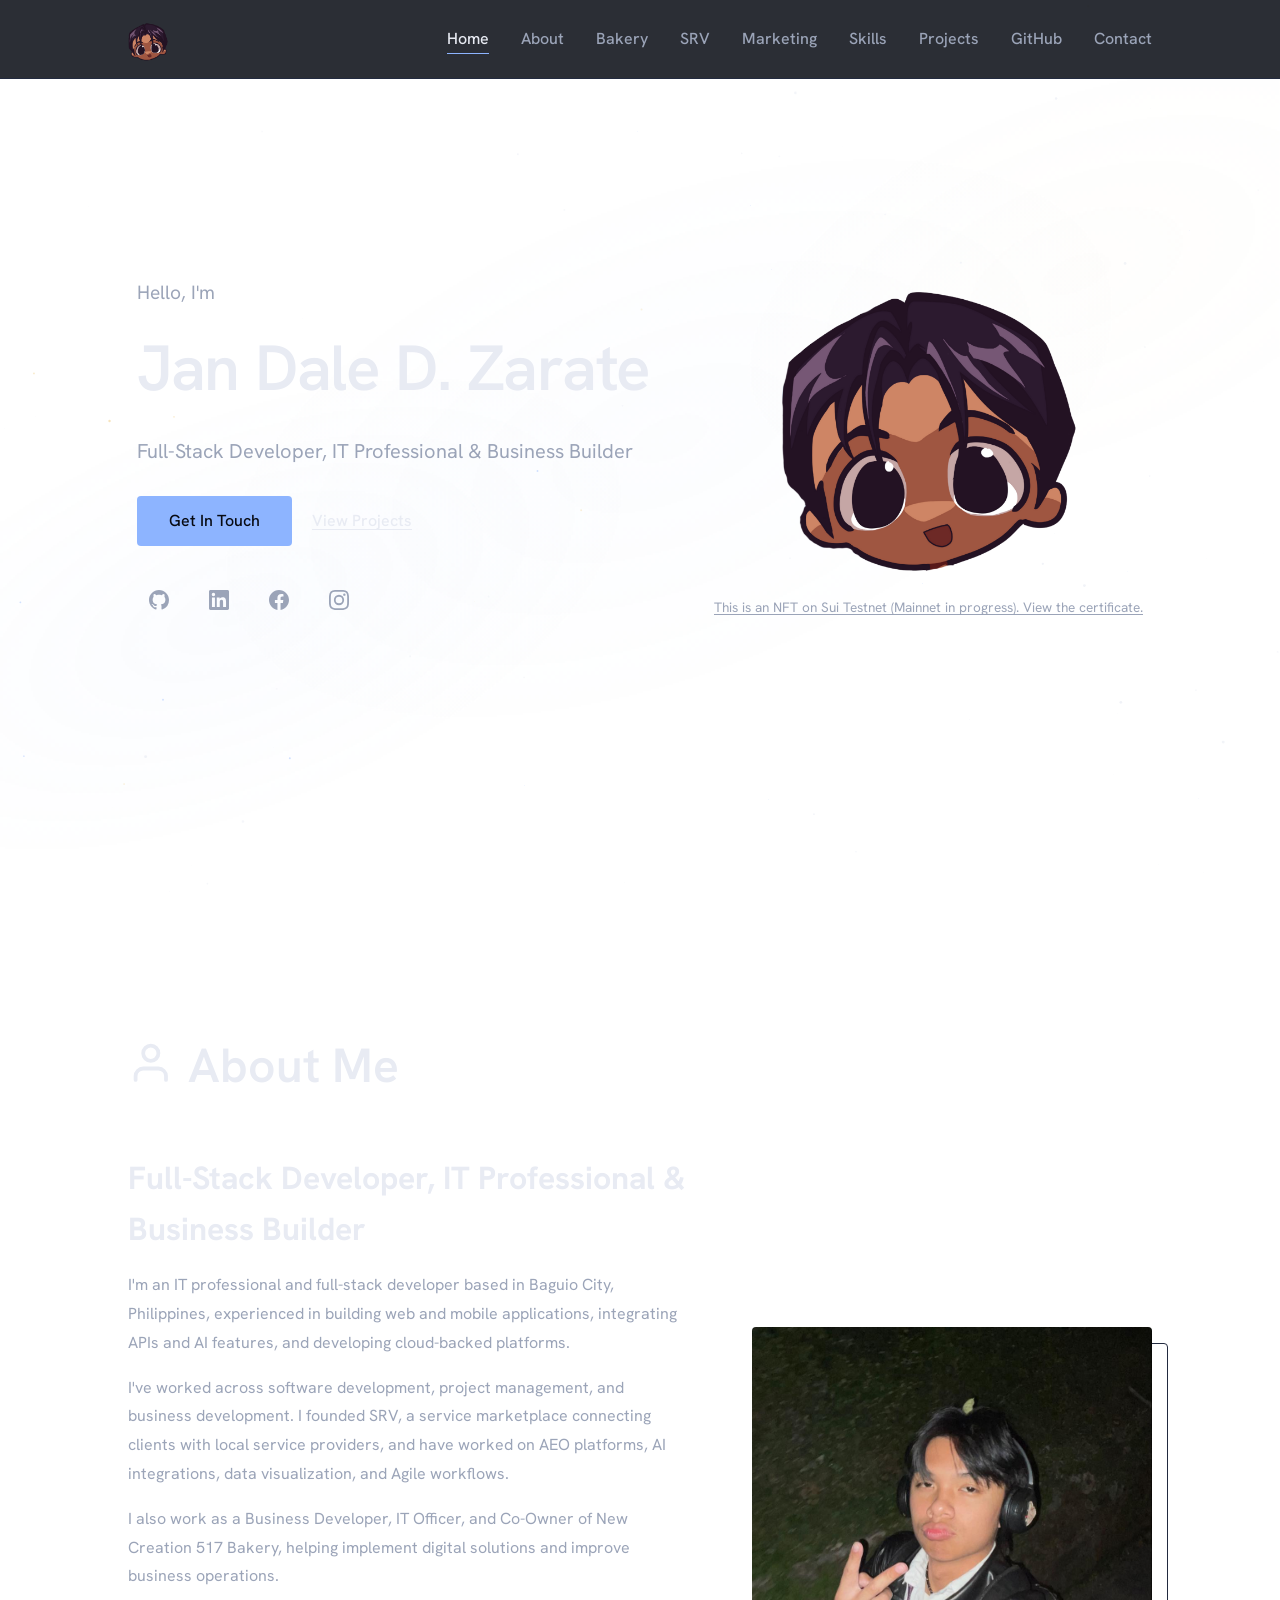
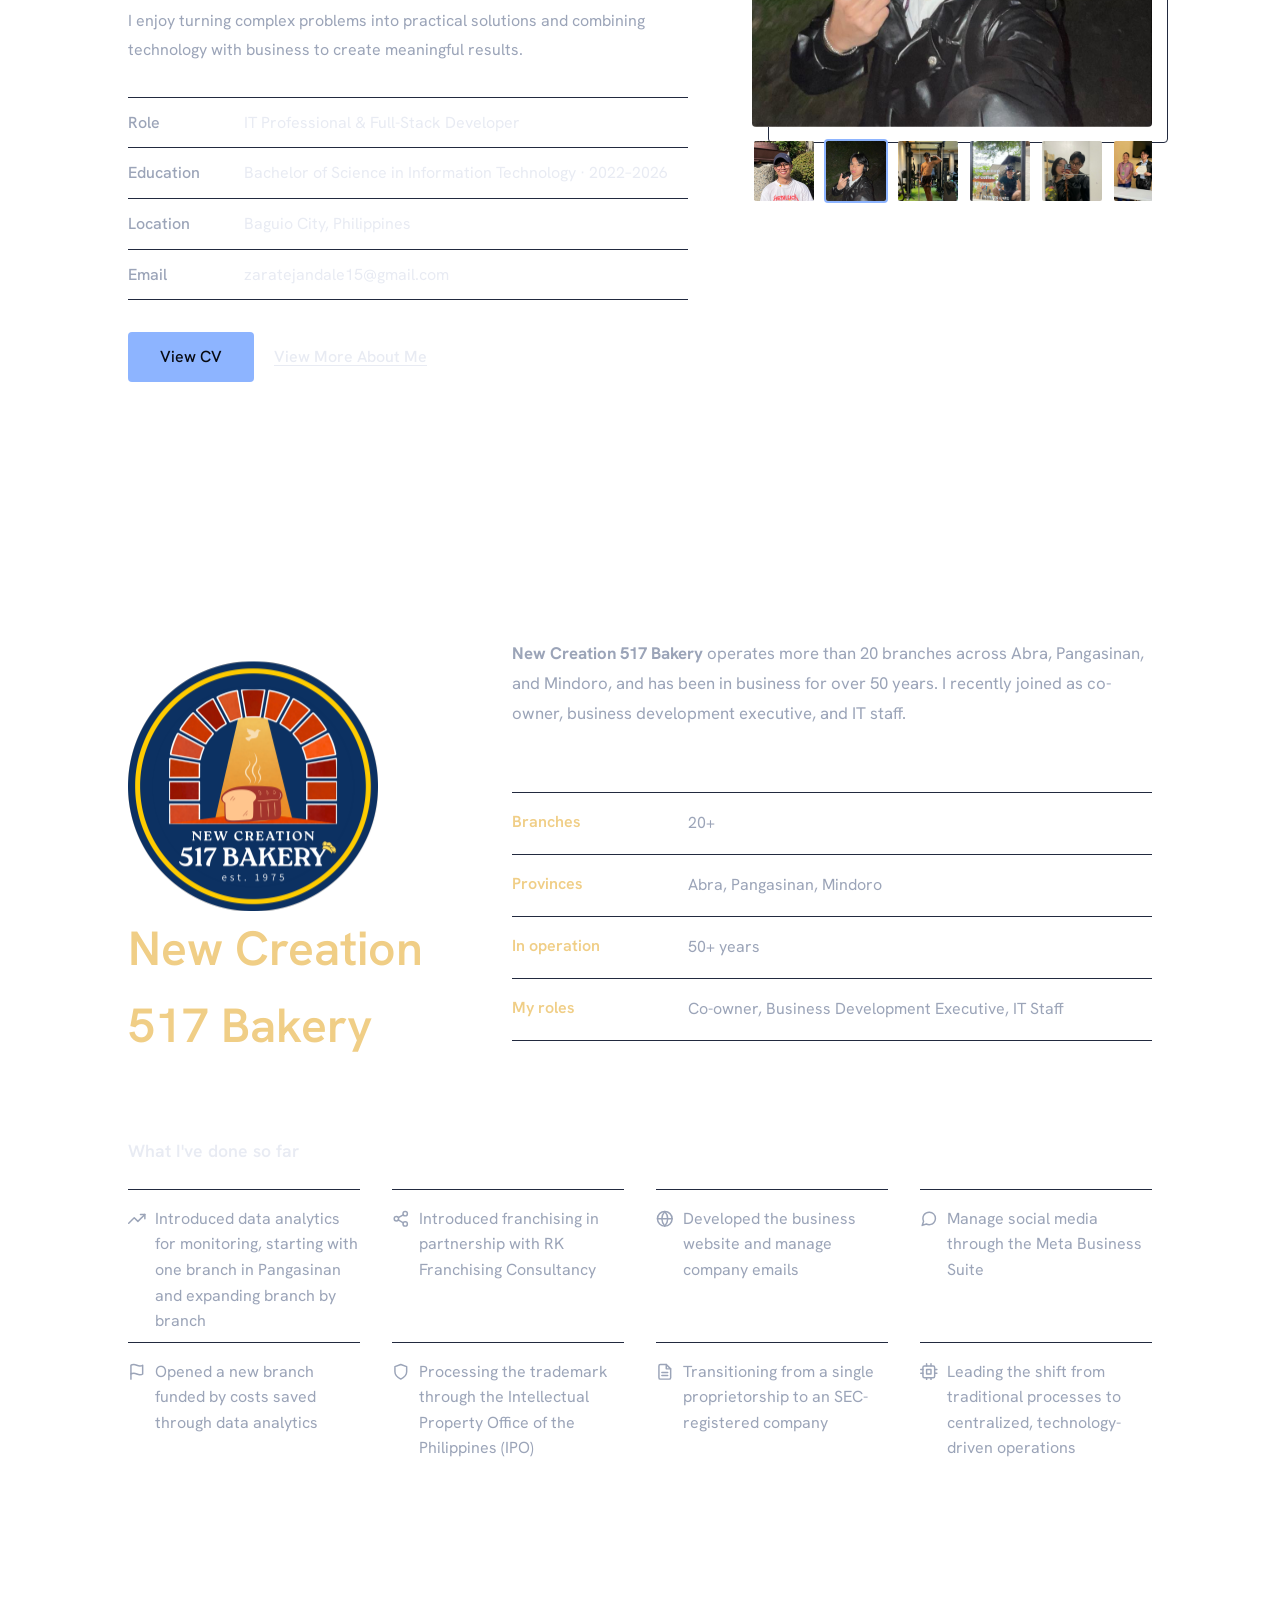
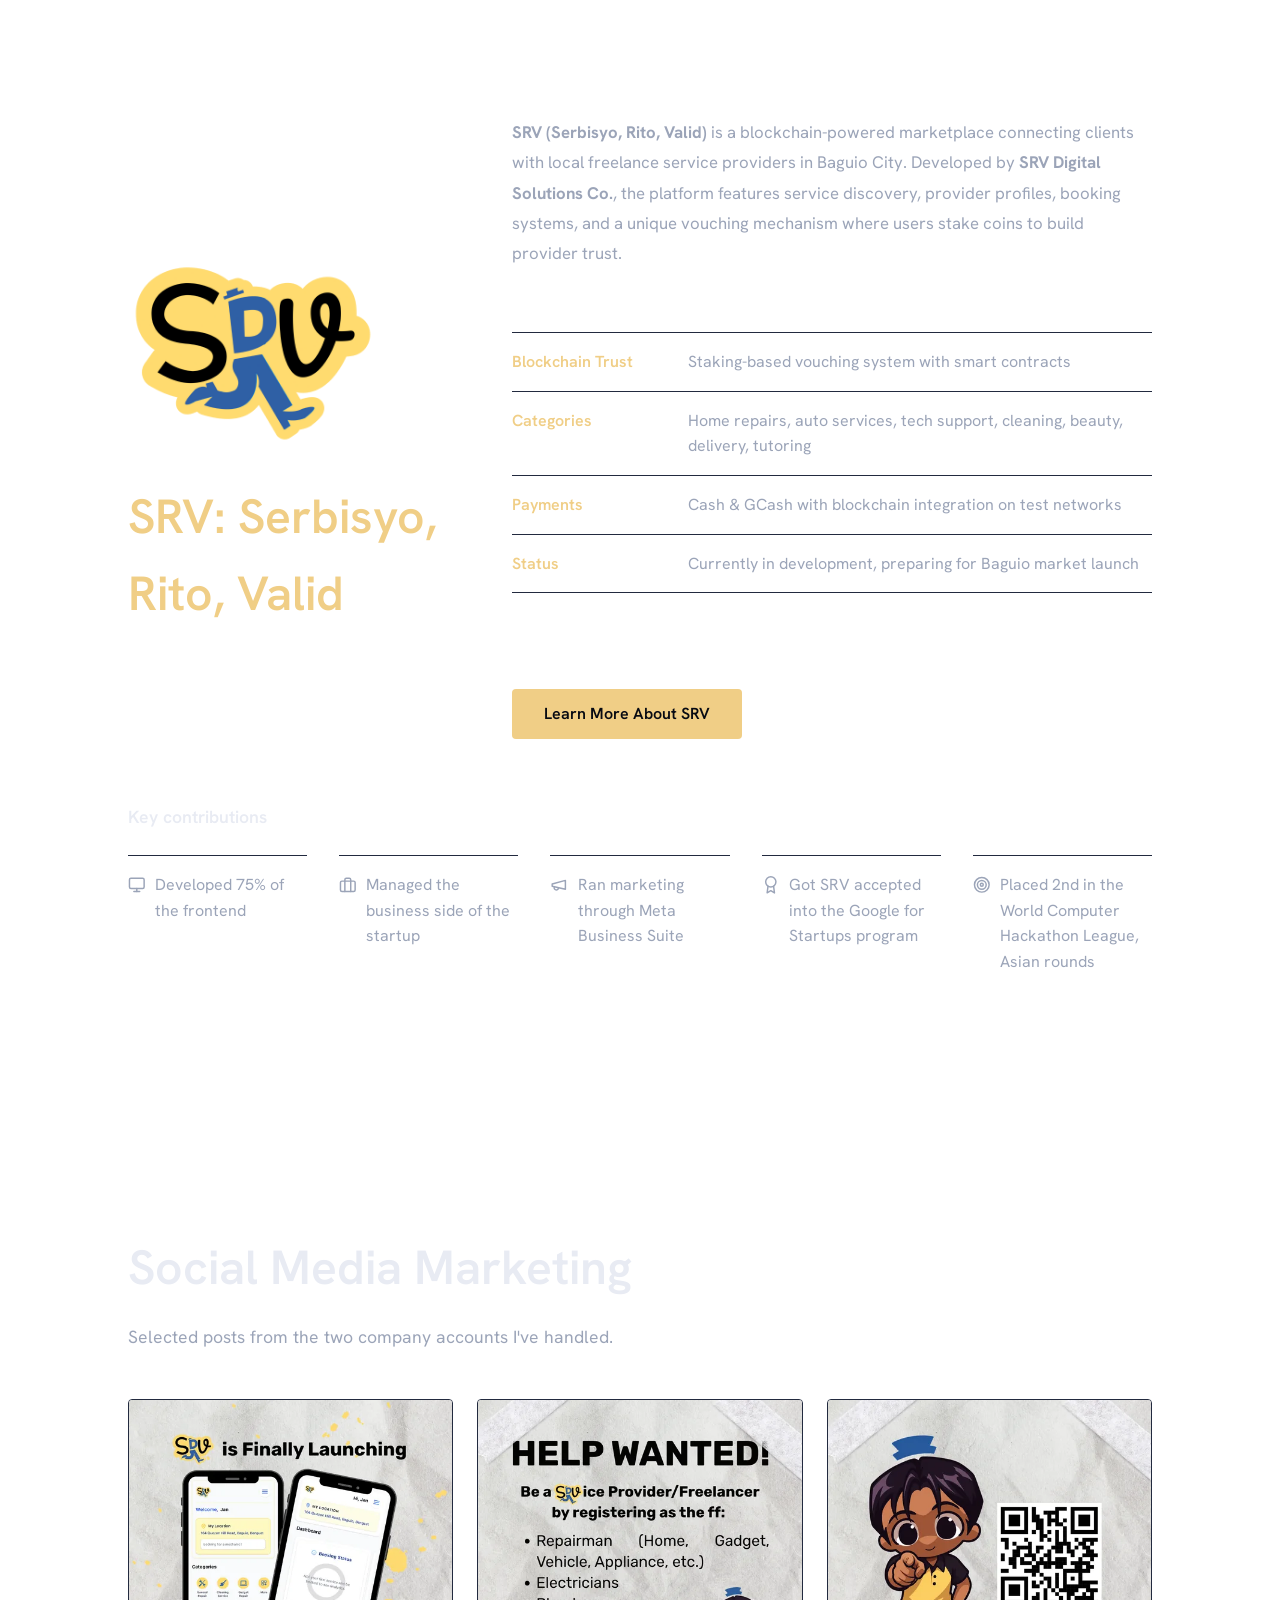
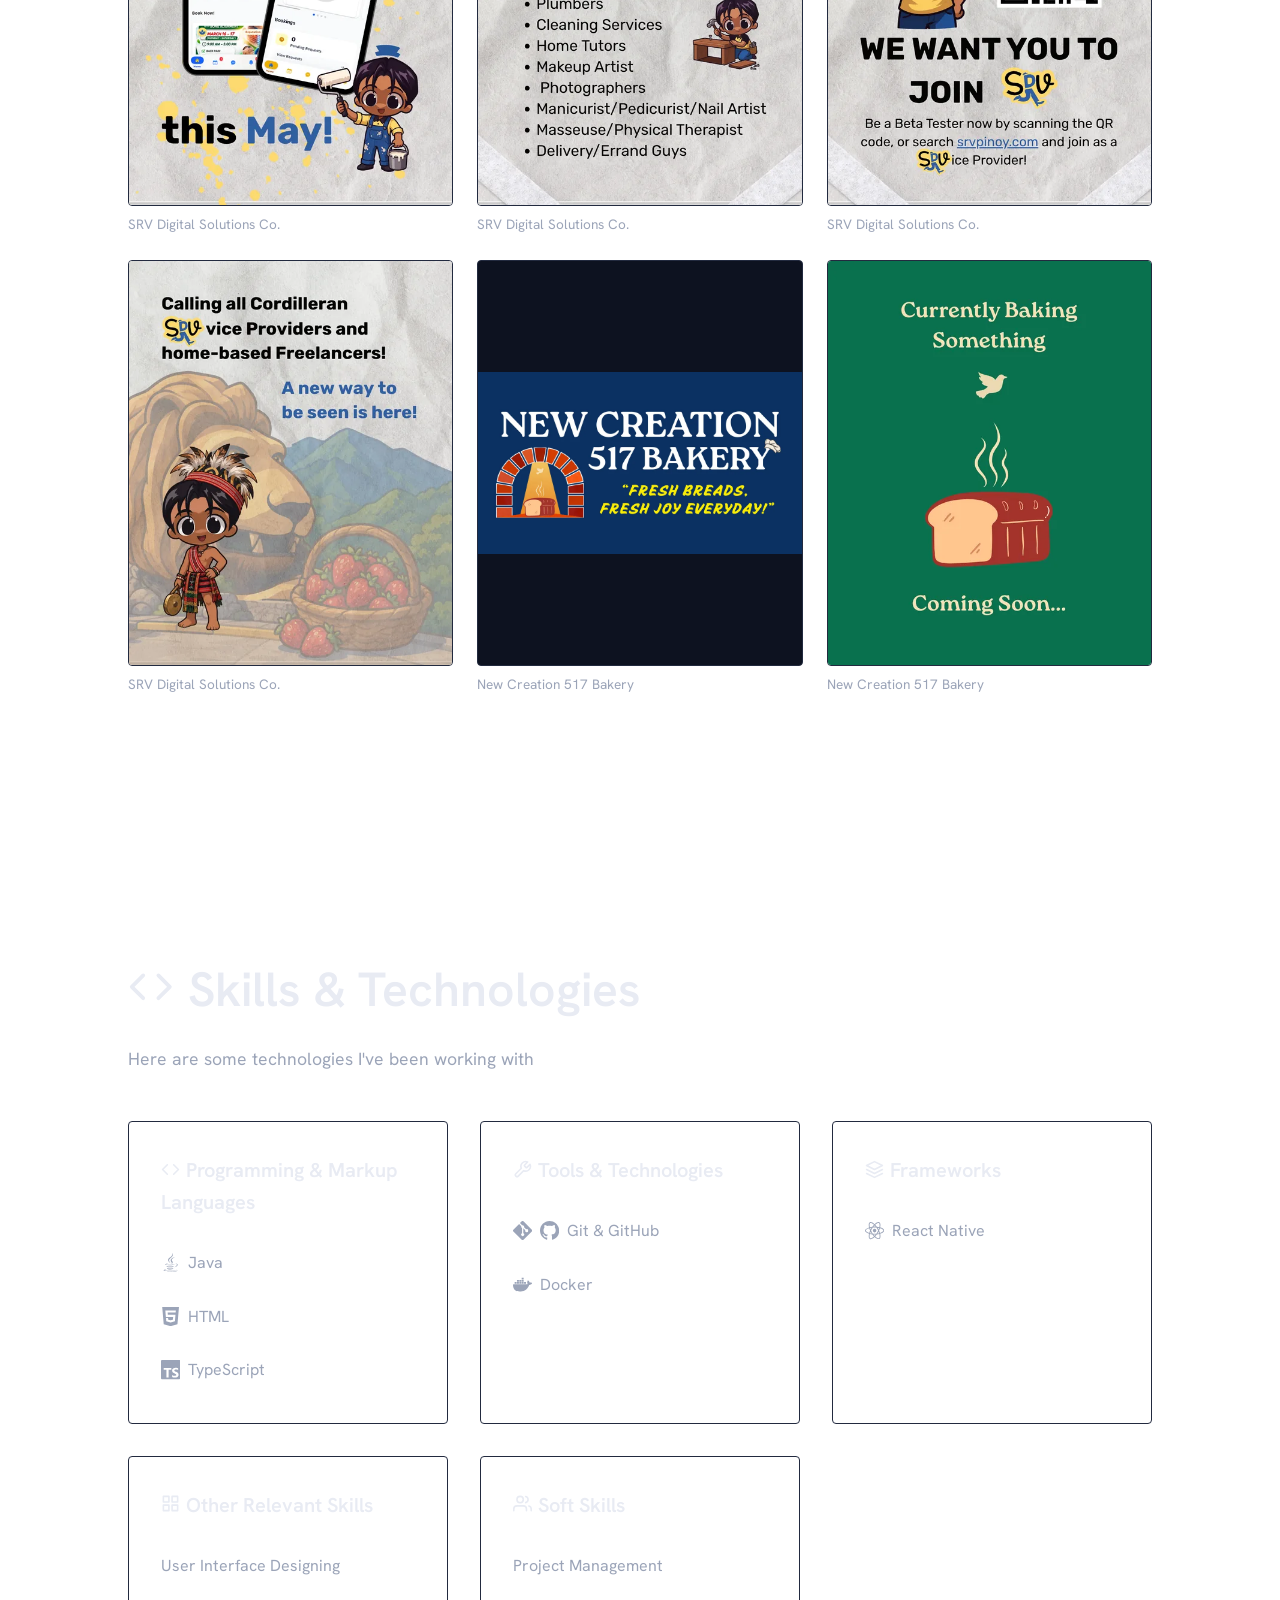
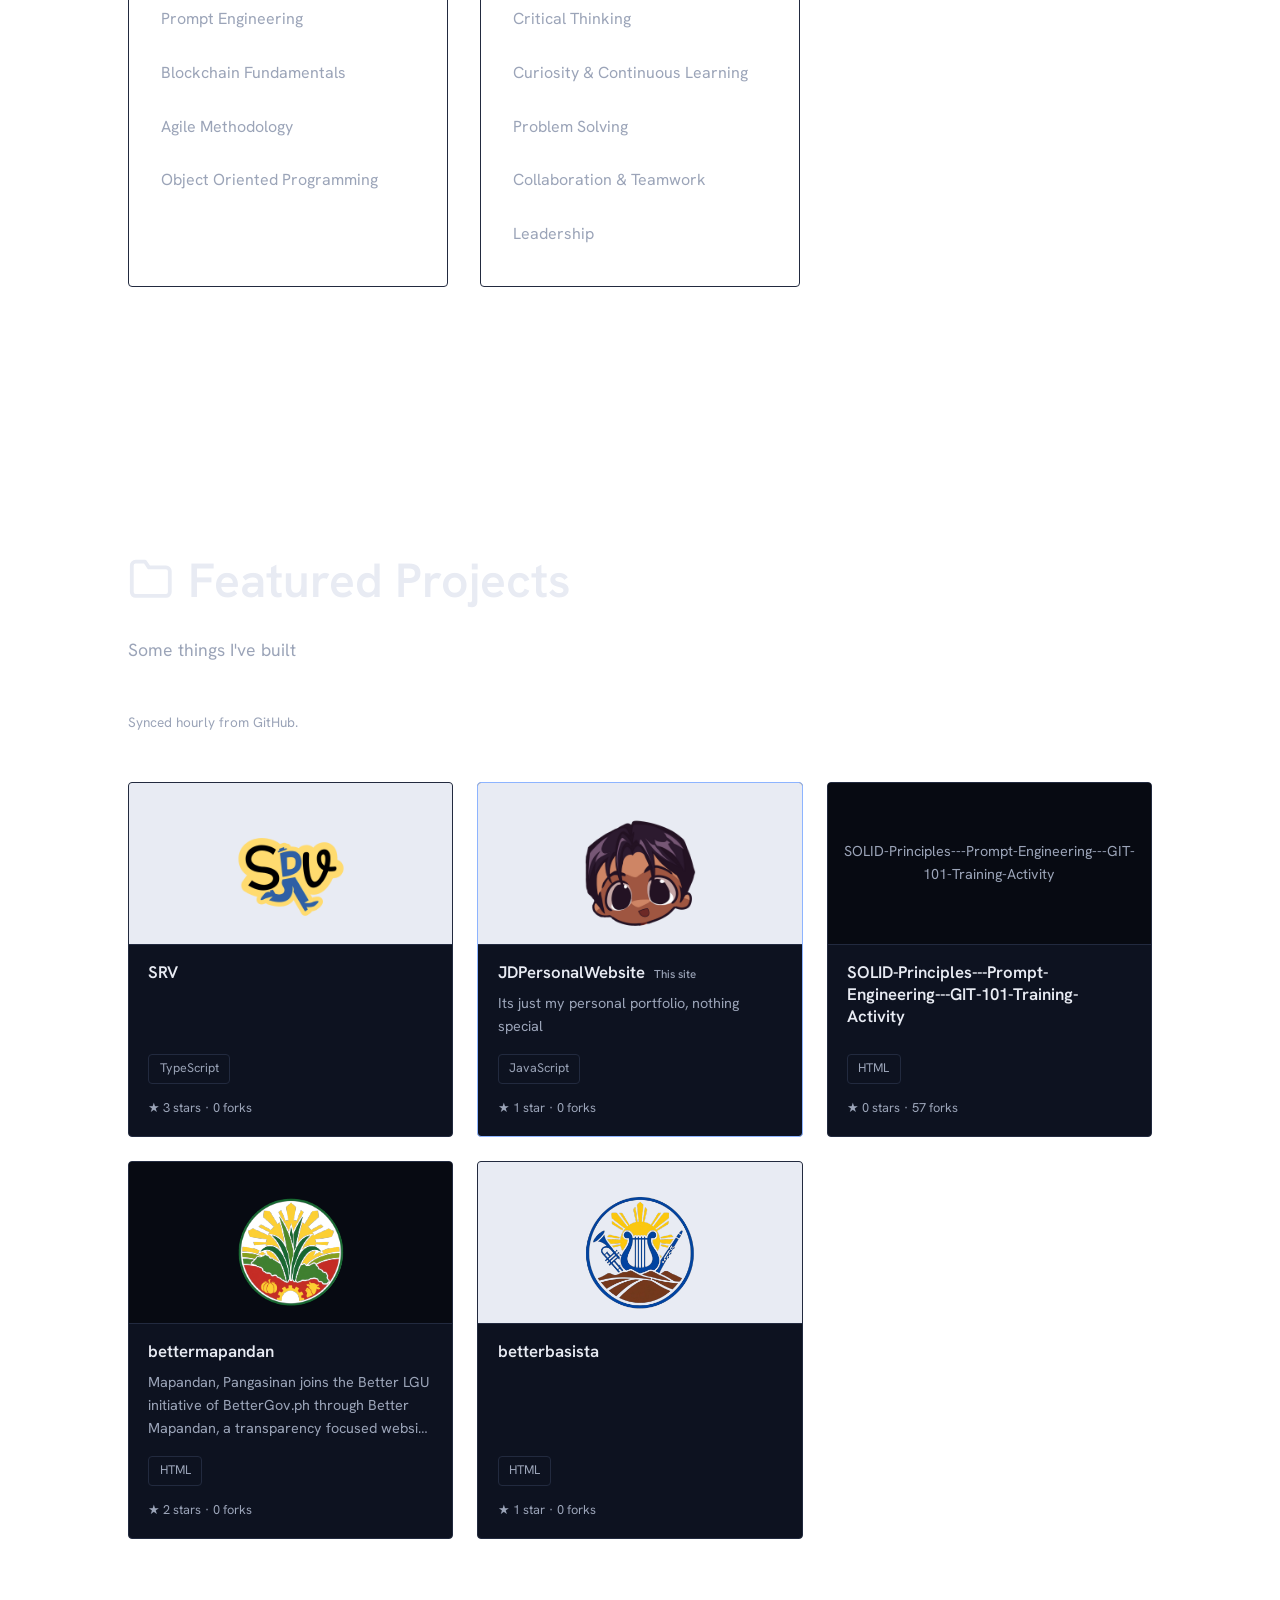
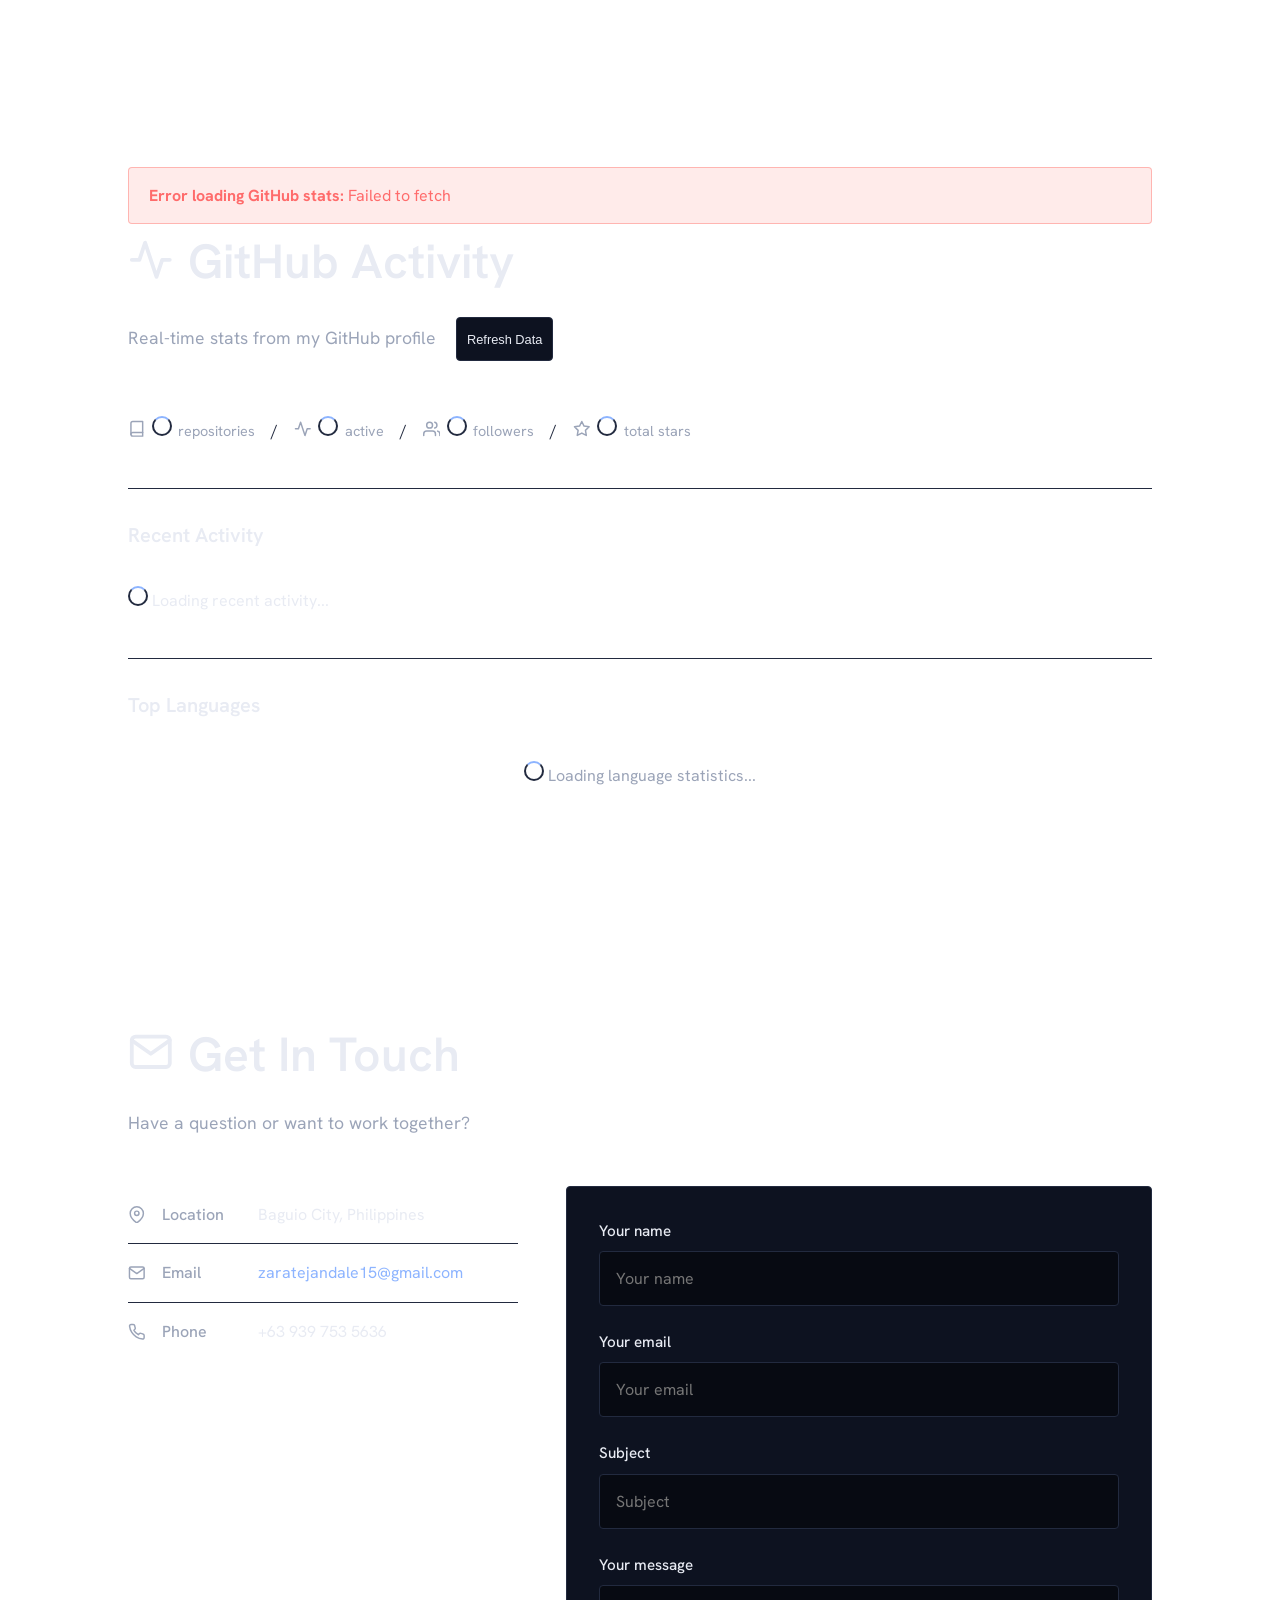
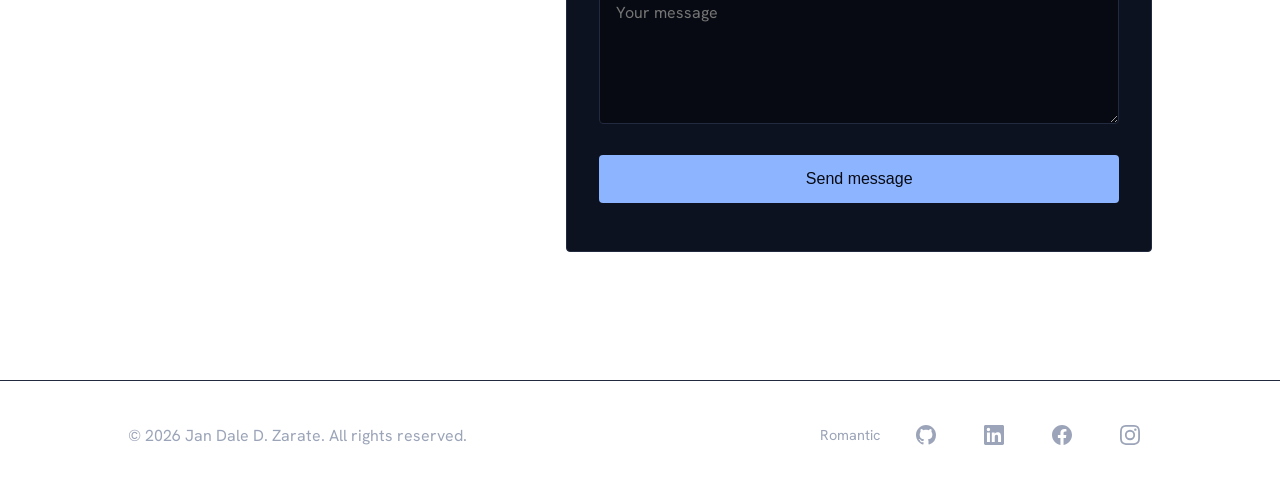
==== commit d4a78a16: "fix" ====
--- a/main-page/index.html
+++ b/main-page/index.html
@@ -73,11 +73,11 @@
                     <li><a href="#contact" class="nav-link">Contact</a></li>
                 </ul>
             </div>
-            <div class="nav-toggle" id="navToggle" aria-label="Toggle menu">
-                <span></span>
-                <span></span>
-                <span></span>
-            </div>
+            <button class="nav-toggle" id="navToggle" aria-label="Toggle menu" aria-expanded="false" aria-controls="navMenu">
+                <span aria-hidden="true"></span>
+                <span aria-hidden="true"></span>
+                <span aria-hidden="true"></span>
+            </button>
         </div>
     </nav>
 
--- a/main-page/css/styles.css
+++ b/main-page/css/styles.css
@@ -96,7 +96,11 @@
 html {
     scroll-behavior: smooth;
     overflow-x: hidden;
-    background: var(--space);
+    scroll-padding-top: 90px;
+}
+
+section[id] {
+    scroll-margin-top: 90px;
 }
 
 body {
@@ -330,11 +334,17 @@
 .nav-toggle {
     display: none;
     flex-direction: column;
+    justify-content: center;
+    align-items: center;
     gap: 5px;
     cursor: pointer;
     background: none;
     border: none;
     padding: 4px;
+    min-width: 44px;
+    min-height: 44px;
+    color: inherit;
+    font: inherit;
 }
 
 .nav-toggle span {
@@ -446,6 +456,8 @@
 .social-links a {
     width: auto;
     height: auto;
+    min-width: 44px;
+    min-height: 44px;
     display: inline-flex;
     align-items: center;
     justify-content: center;
@@ -941,11 +953,14 @@
 .contact-row dd {
     color: var(--text);
     margin: 0;
+    min-width: 0;
+    overflow-wrap: anywhere;
 }
 
 .contact-row dd a {
     color: var(--accent);
     text-decoration: none;
+    overflow-wrap: anywhere;
 }
 
 .contact-row dd a:hover {
@@ -1010,6 +1025,22 @@
 
 .contact-form .btn {
     width: 100%;
+    min-height: 48px;
+}
+
+@media (max-width: 480px) {
+    .contact-form {
+        padding: 1.25rem;
+    }
+    .srv-detail-row,
+    .bakery-fact-row {
+        flex-direction: column;
+        gap: 0.25rem;
+    }
+    .srv-detail-row dt,
+    .bakery-fact-row dt {
+        min-width: 0;
+    }
 }
 
  /* Footer */
@@ -1031,13 +1062,20 @@
 
 .footer-links {
     display: flex;
-    gap: 1.5rem;
+    gap: 0.5rem 1.5rem;
     align-items: center;
+    flex-wrap: wrap;
+    justify-content: center;
 }
 
 .footer-links a {
     color: var(--text-dim);
     transition: color 0.15s;
+    display: inline-flex;
+    align-items: center;
+    justify-content: center;
+    min-width: 44px;
+    min-height: 44px;
 }
 
 .footer-links a:hover {
@@ -1071,7 +1109,8 @@
         height: calc(100vh - 70px);
         background: rgb(7 10 18 / 0.98);
         backdrop-filter: blur(10px);
-        transition: right 0.3s ease;
+        transition: right 0.3s ease, visibility 0s linear 0.3s;
+        visibility: hidden;
         padding: 2rem;
     }
     
@@ -1081,11 +1120,18 @@
     
     .nav-menu.active {
         right: 0;
+        visibility: visible;
+        transition: right 0.3s ease;
     }
     
     .nav-list {
         flex-direction: column;
-        gap: 2rem;
+        gap: 0.5rem;
+    }
+
+    .nav-menu .nav-link {
+        display: block;
+        padding: 0.65rem 0;
     }
     
     .nav-toggle {
@@ -1167,10 +1213,6 @@
     }
     
     .skills-grid {
-        grid-template-columns: 1fr;
-    }
-    
-    .skill-items {
         grid-template-columns: 1fr;
     }
 }
@@ -1366,6 +1408,9 @@
 }
 
 @media (max-width: 600px) {
+    .achievements {
+        margin-top: 2.5rem;
+    }
     .achievements-list {
         grid-template-columns: minmax(0, 1fr);
     }
@@ -1398,12 +1443,17 @@
         padding: 60px 0;
     }
     
-    .srv-logo {
+    .srv-logo,
+    .bakery-logo {
         max-width: 120px;
     }
     
     .srv-tagline {
         font-size: 1.1rem;
+    }
+
+    .projects-grid {
+        grid-template-columns: minmax(0, 1fr);
     }
     
 }
--- a/main-page/css/github-stats.css
+++ b/main-page/css/github-stats.css
@@ -80,6 +80,8 @@
 .activity-item {
     padding: 15px 0;
     border-bottom: 1px solid var(--rule);
+    min-width: 0;
+    overflow-wrap: break-word;
 }
 
 .activity-item:last-child {
@@ -112,6 +114,8 @@
     color: var(--text);
     margin-top: 8px;
     font-size: 0.9rem;
+    overflow-wrap: anywhere;
+    min-width: 0;
 }
 
 /* Languages */
@@ -141,13 +145,18 @@
 }
 
 .language-name {
-    min-width: 120px;
-    color: var(--text);
-    font-size: 0.9rem;
+    min-width: 80px;
+    max-width: 40%;
+    color: var(--text);
+    font-size: 0.9rem;
+    overflow: hidden;
+    text-overflow: ellipsis;
+    white-space: nowrap;
 }
 
 .language-bar-bg {
     flex: 1;
+    min-width: 0;
     height: 4px;
     background: var(--space-raised);
     border-radius: 2px;
@@ -179,6 +188,7 @@
     display: flex;
     align-items: center;
     gap: 10px;
+    flex-wrap: wrap;
 }
 
 .rate-limit-warning {
@@ -191,6 +201,7 @@
     display: flex;
     align-items: center;
     gap: 10px;
+    flex-wrap: wrap;
     font-size: 0.9rem;
 }
 
@@ -211,6 +222,7 @@
 .github-refresh {
     margin-left: 15px;
     padding: 5px 10px;
+    min-height: 44px;
     background: var(--space-raised);
     border: 1px solid var(--rule);
     color: var(--text);
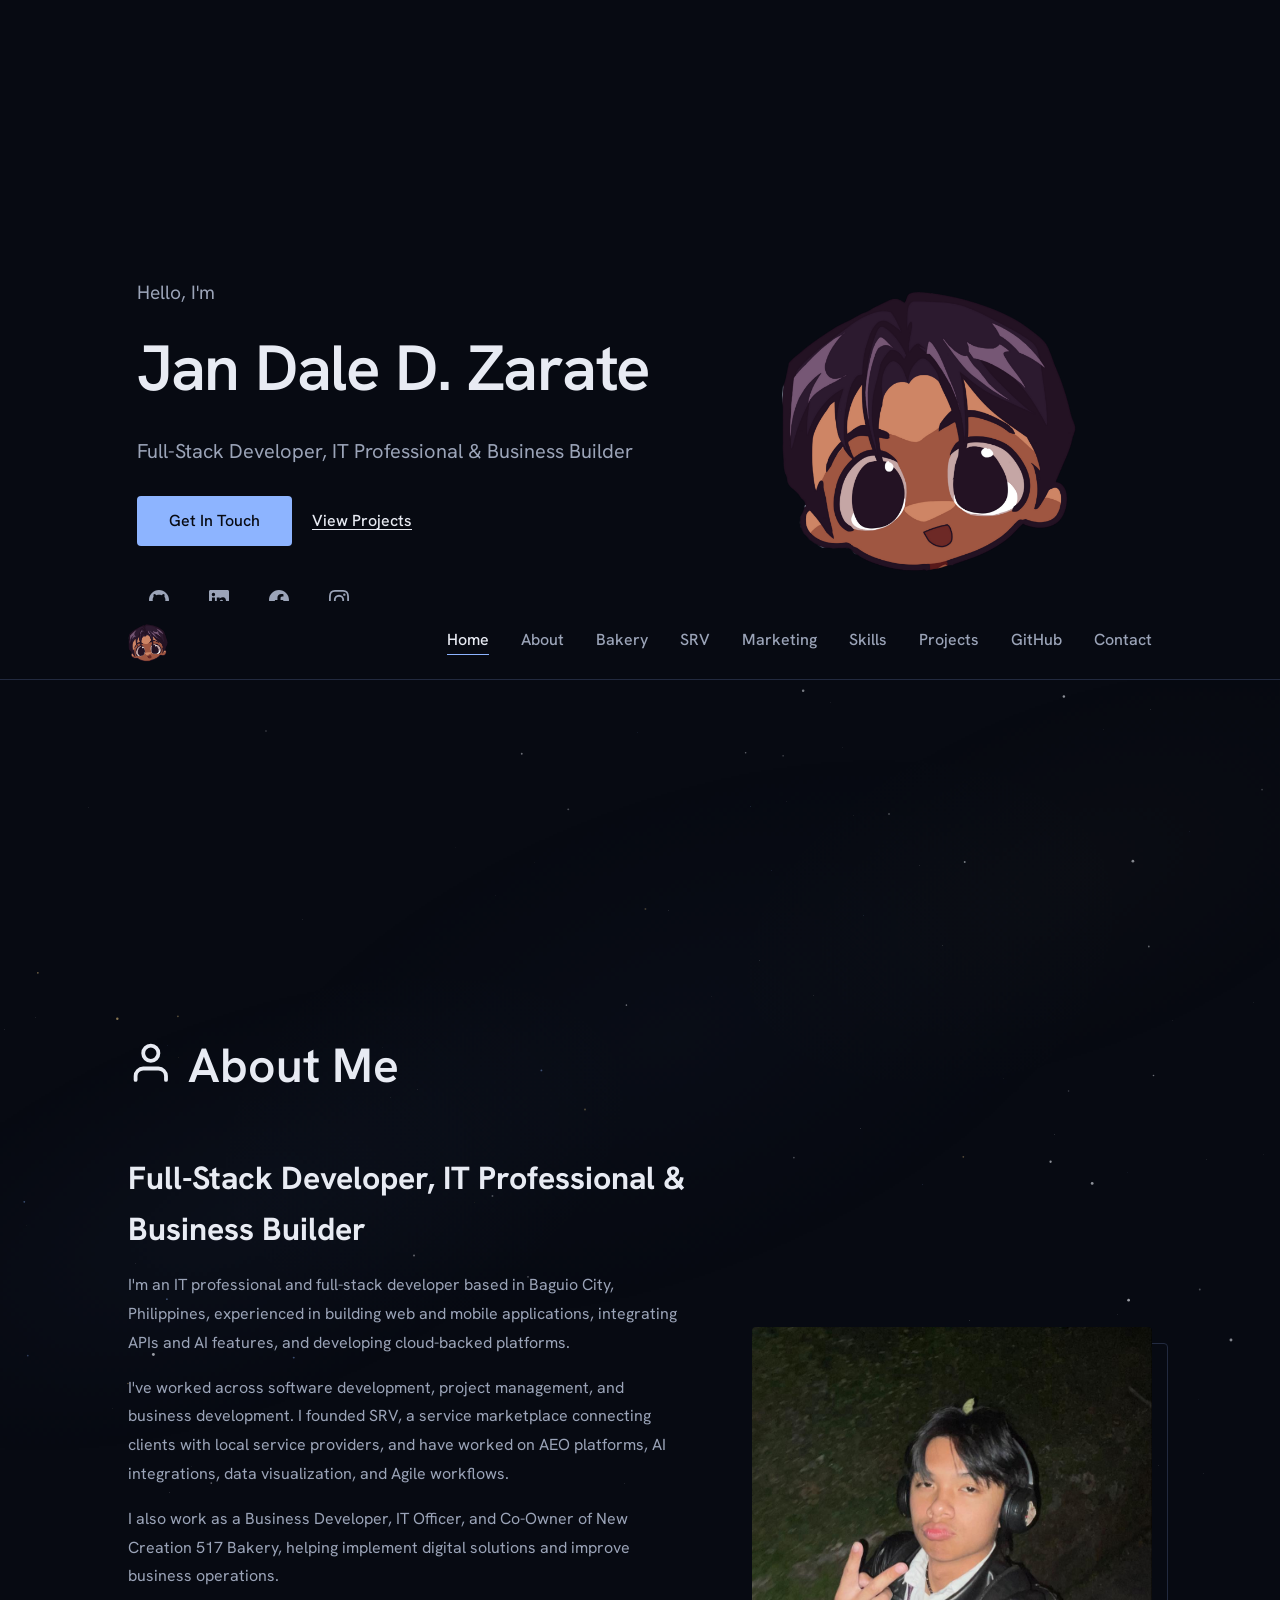
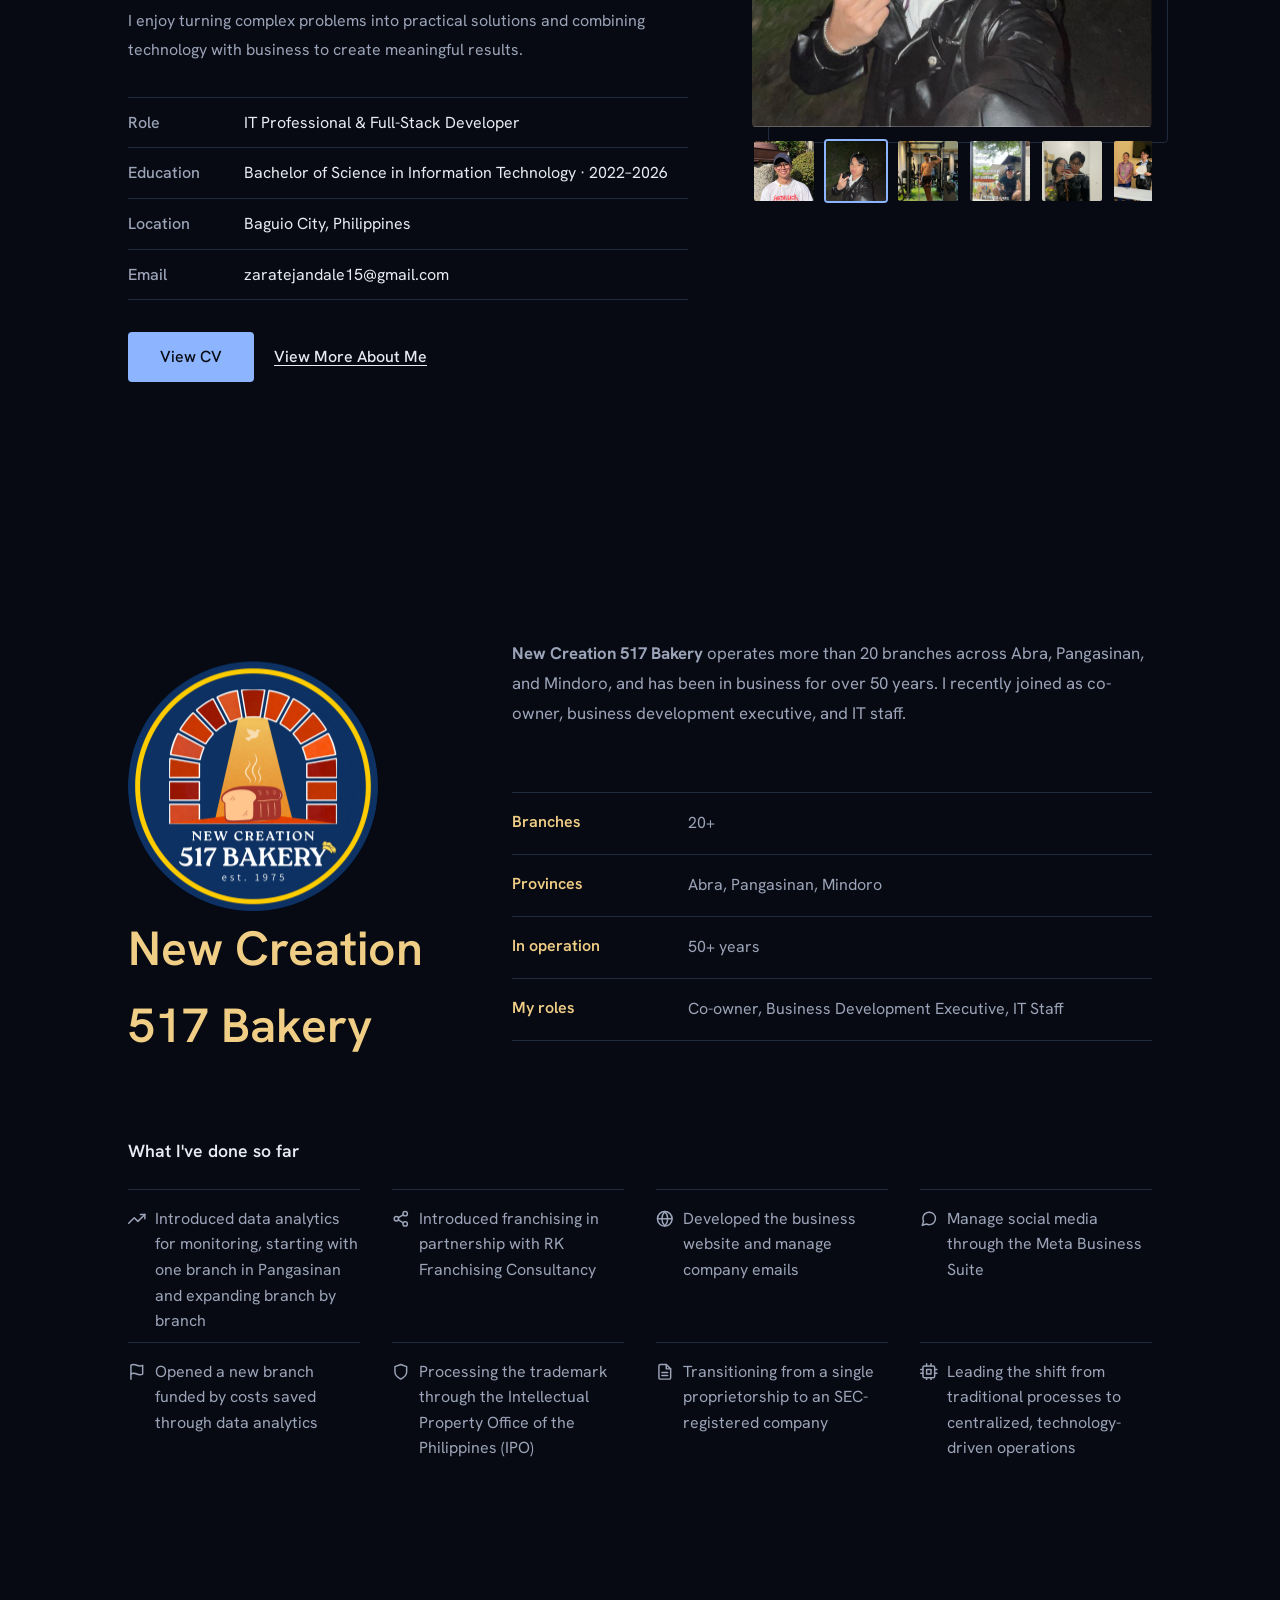
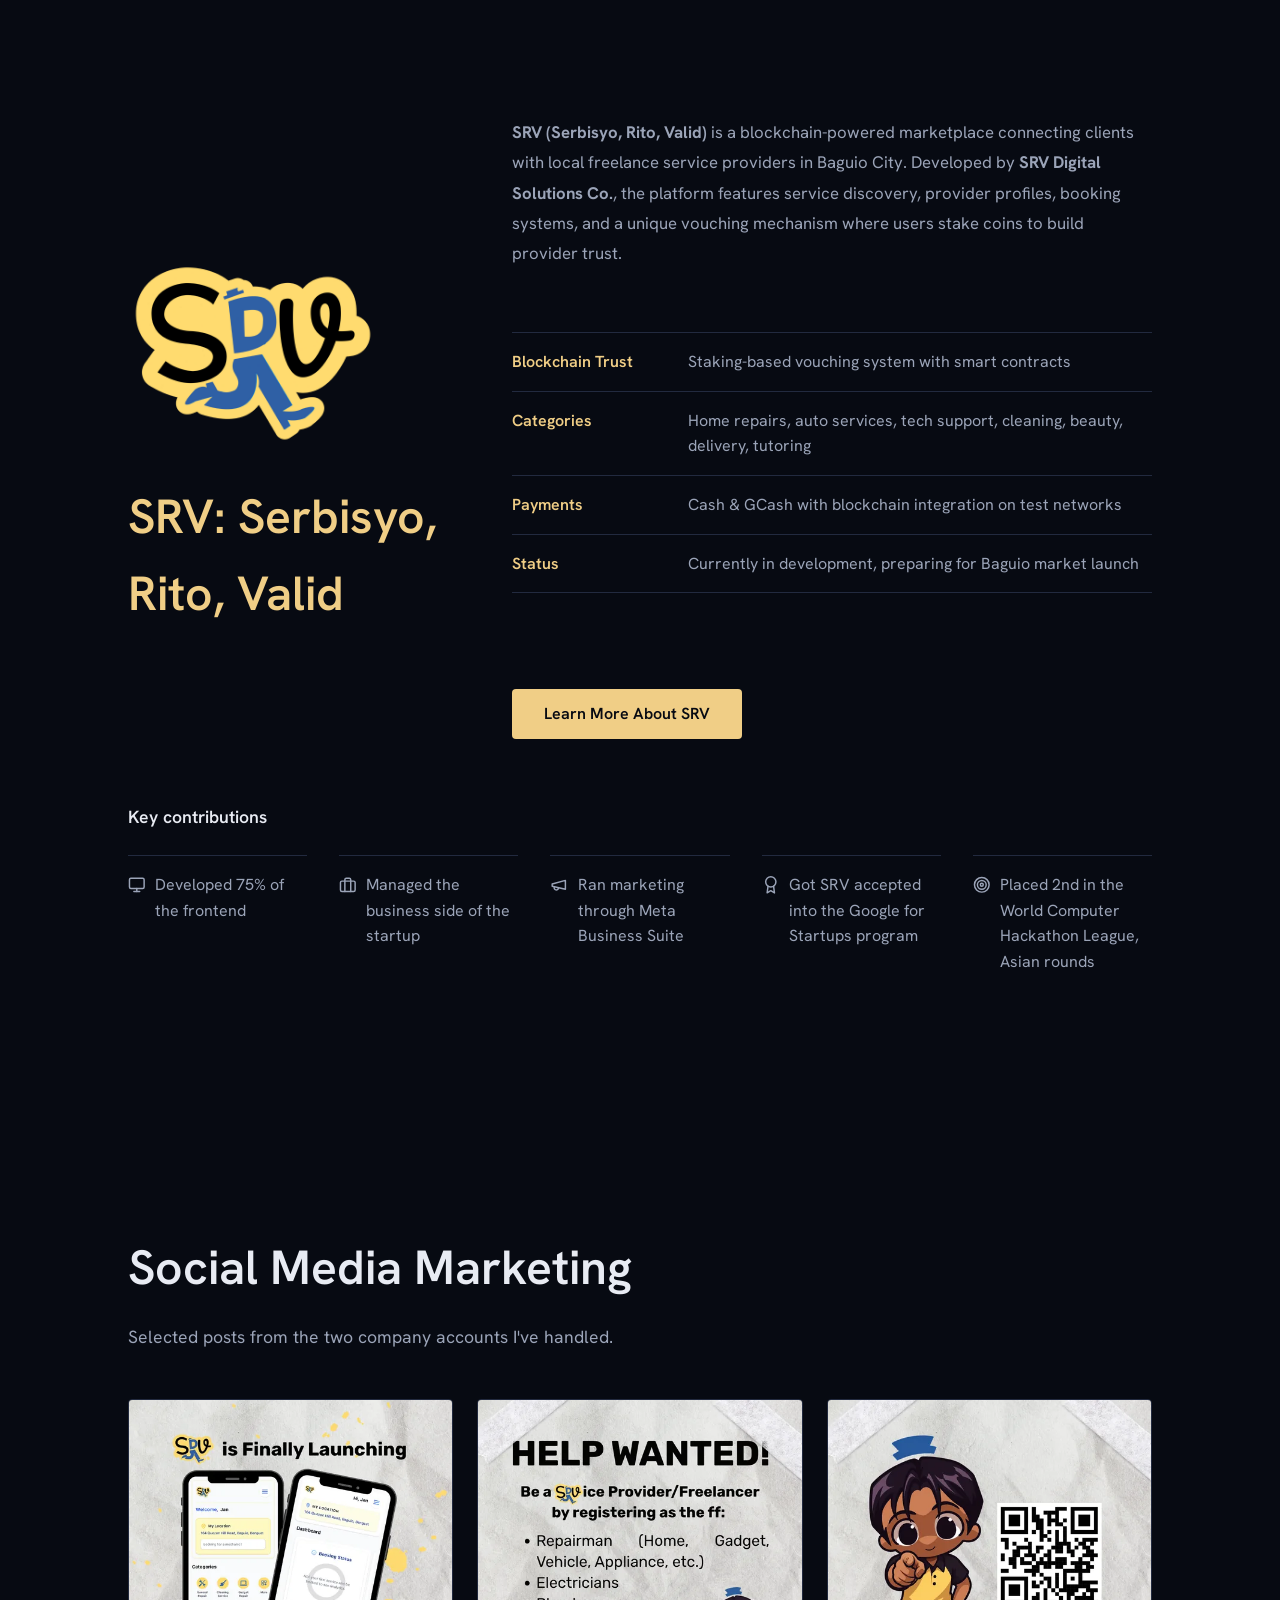
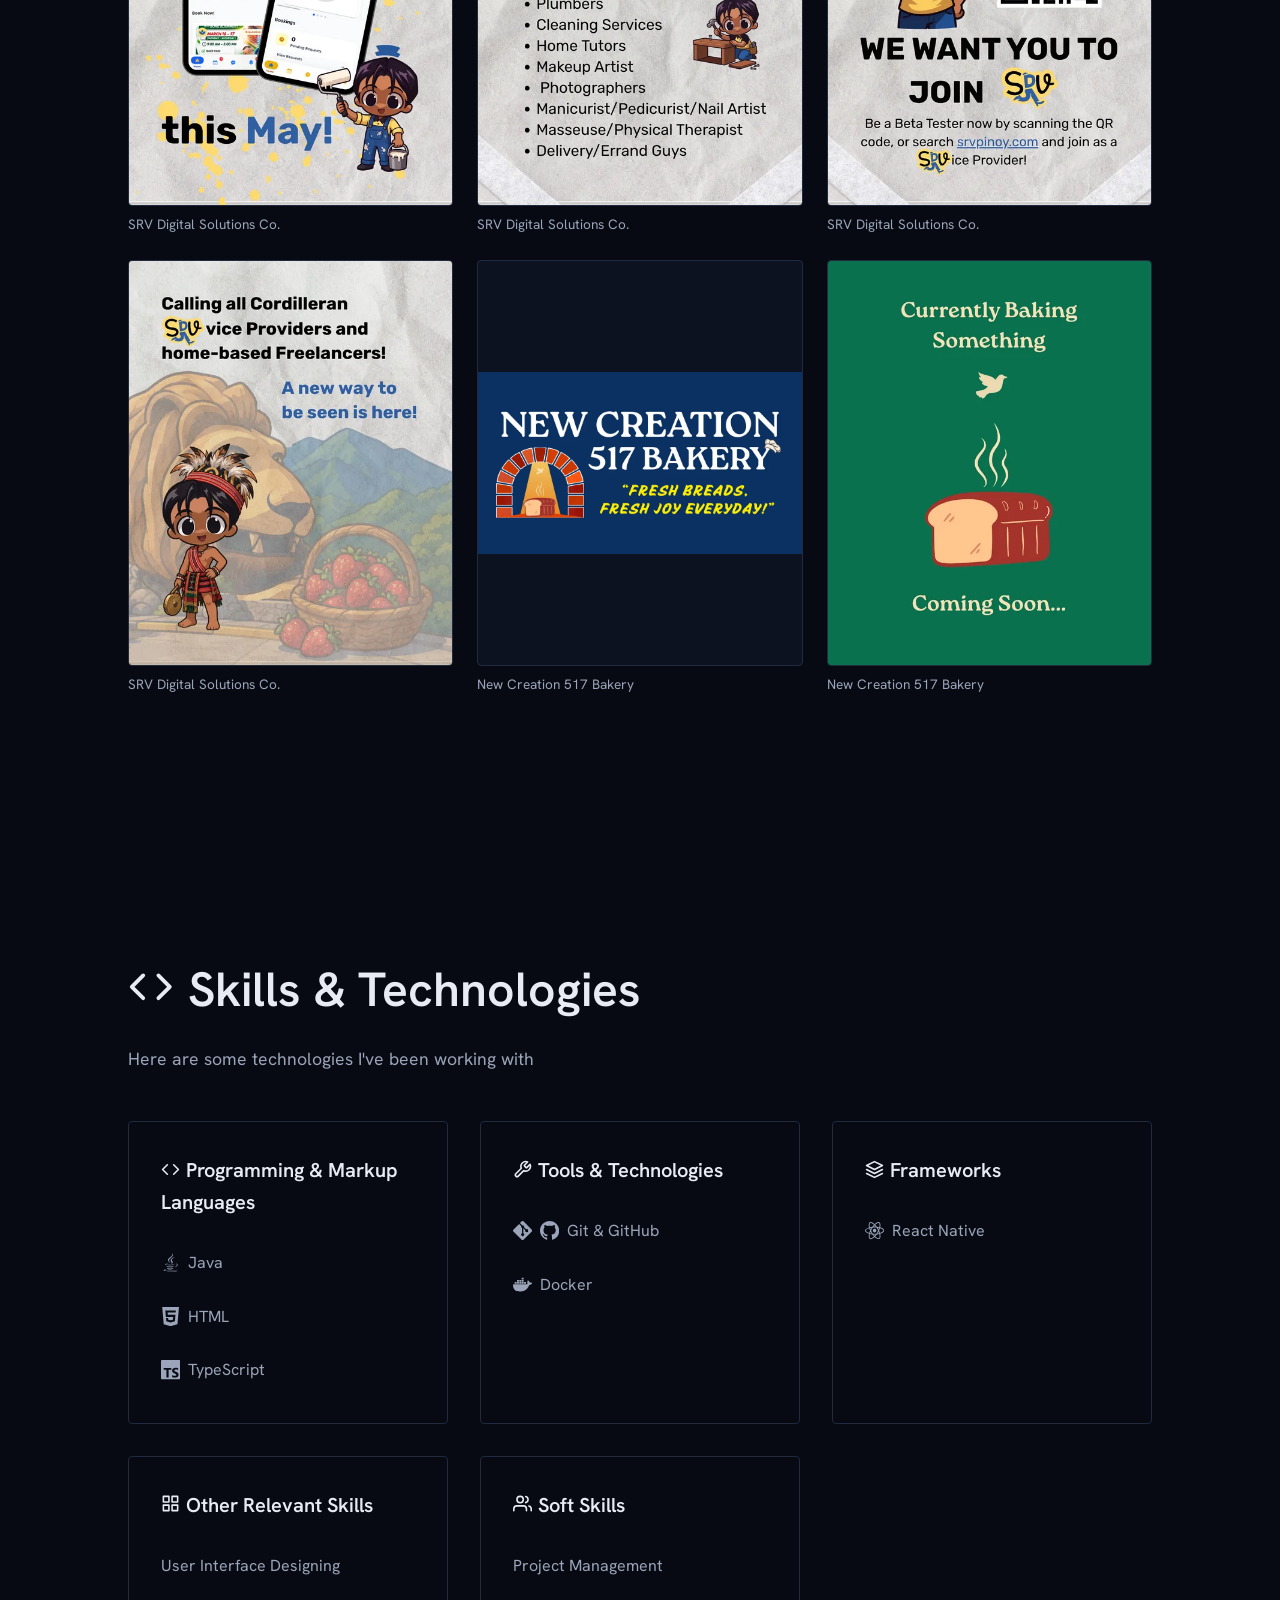
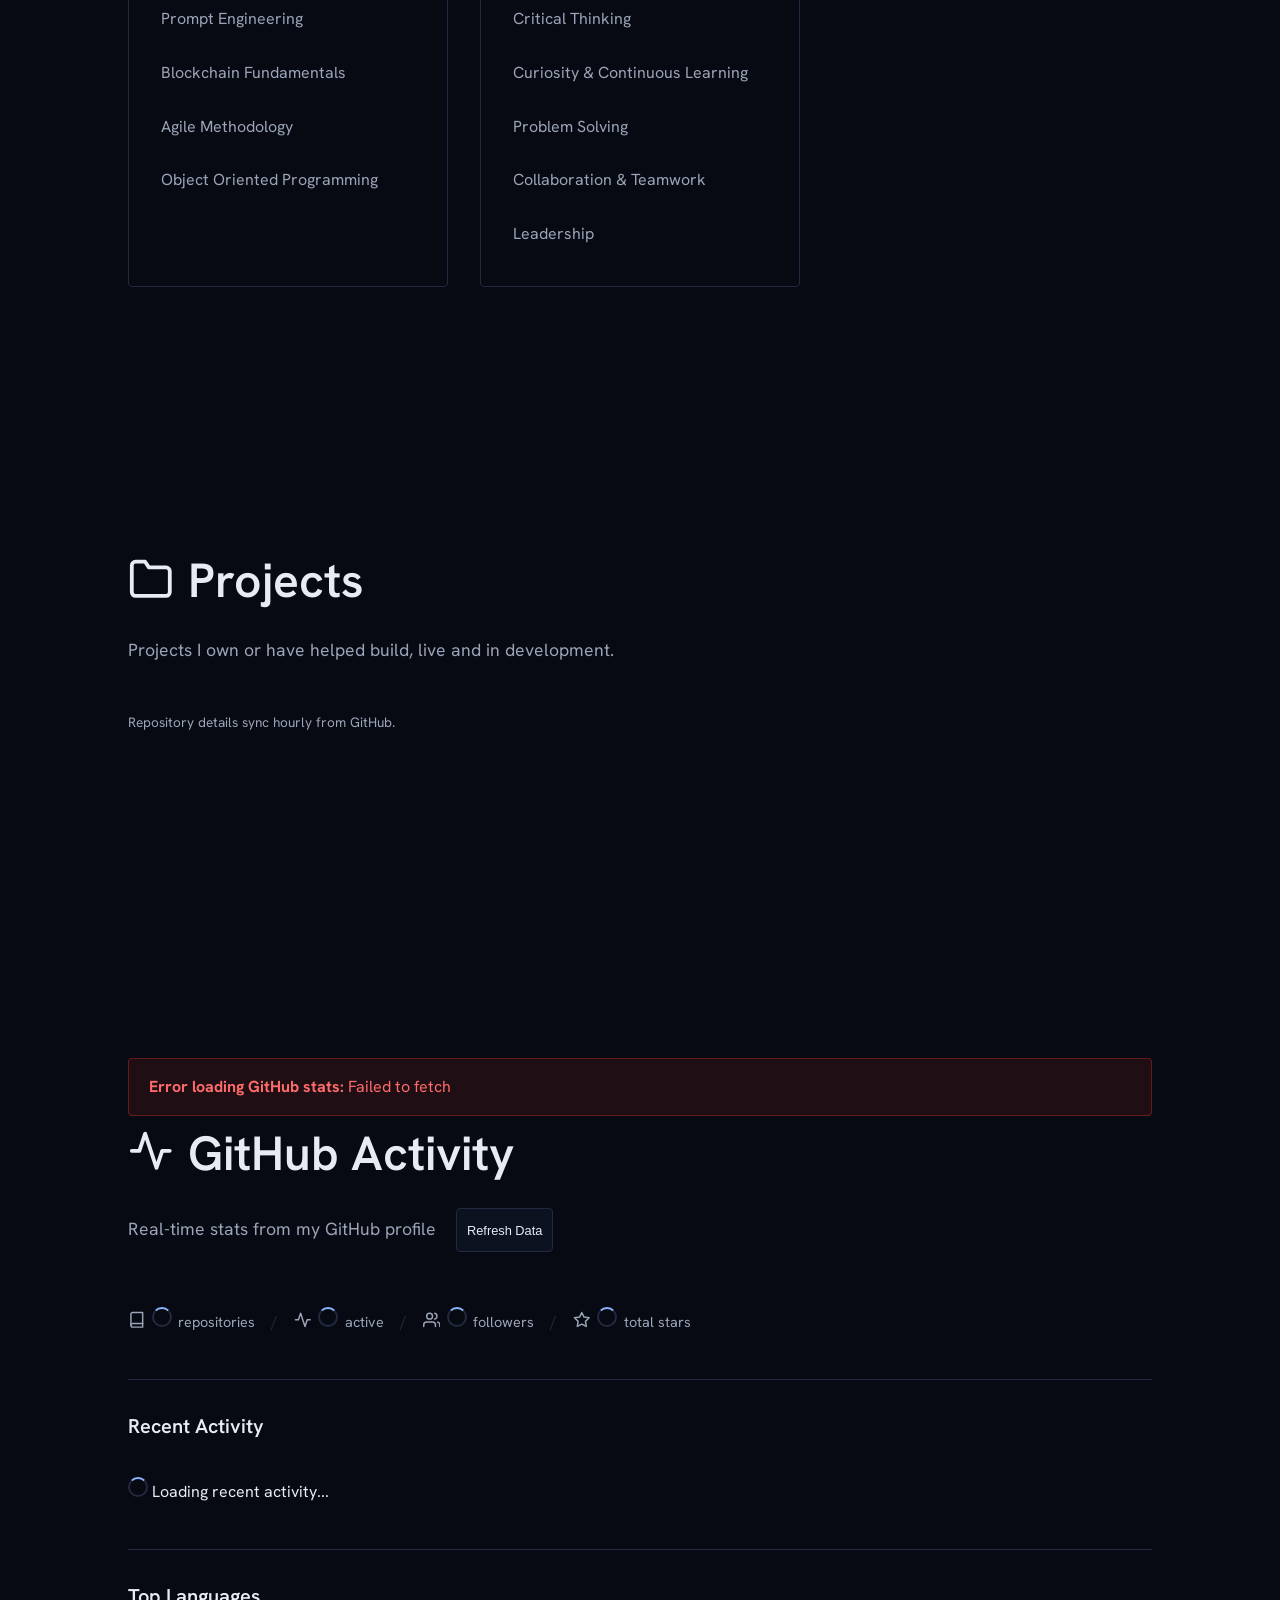
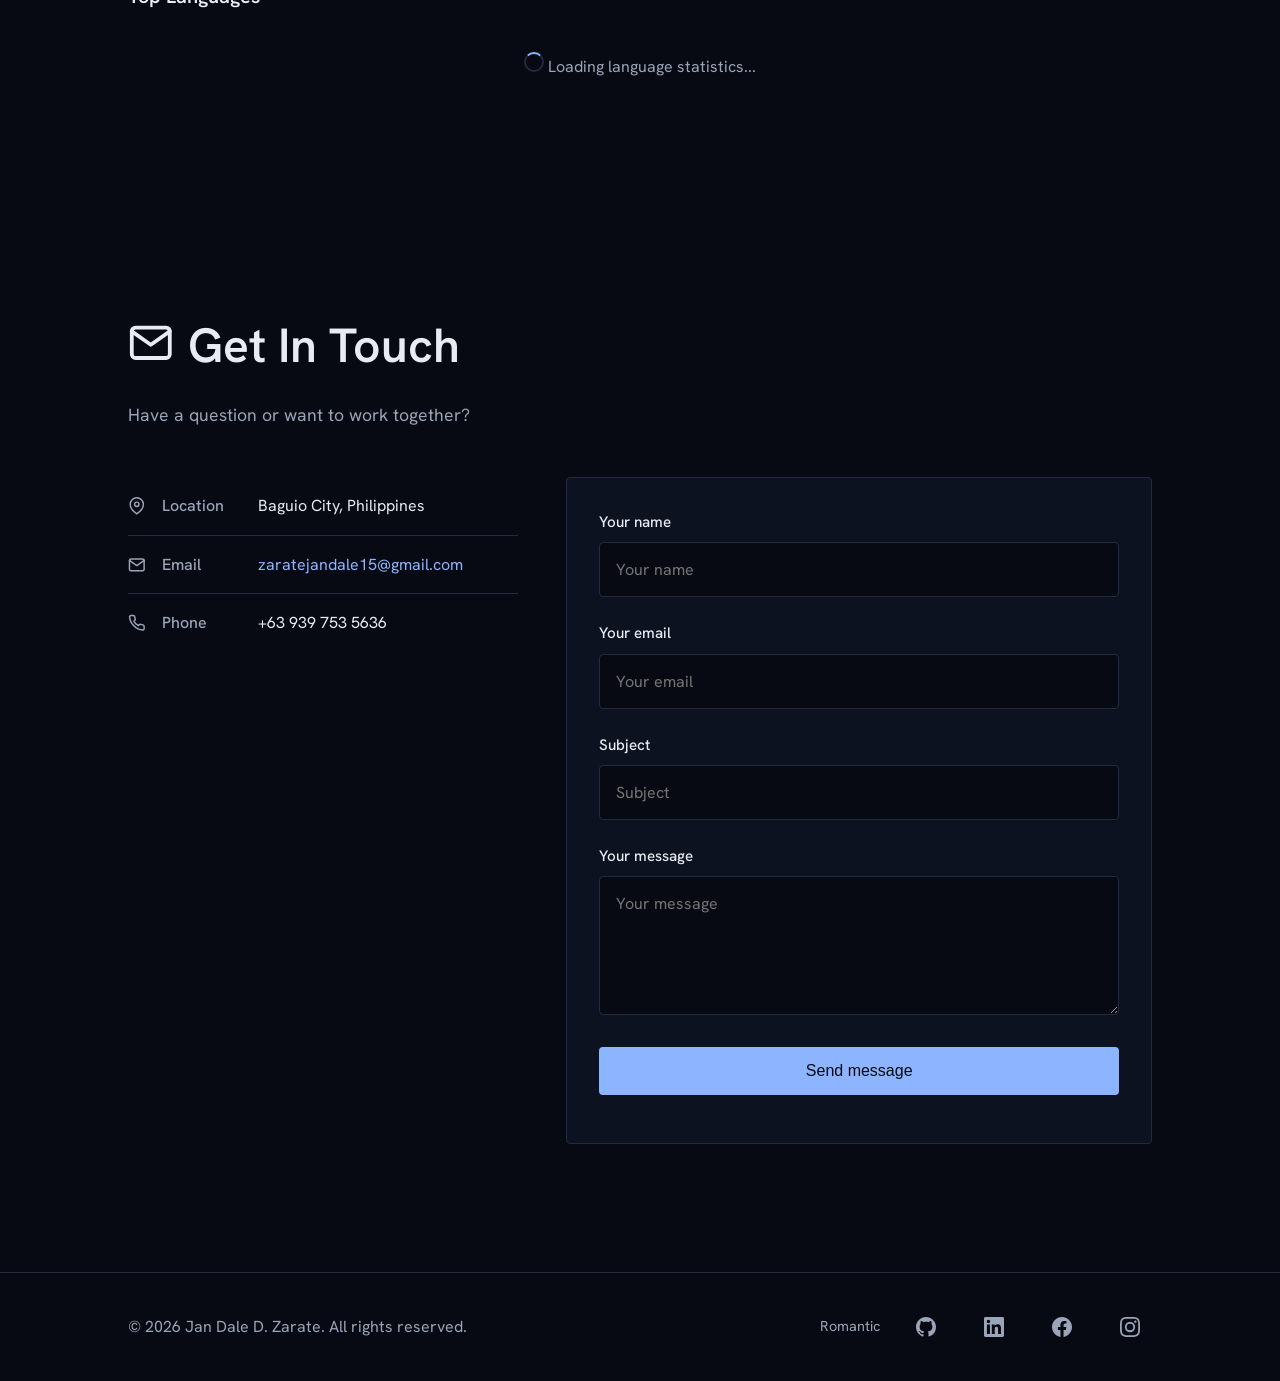
==== commit 2a671bea: "Restore page background and merge projects into panels" ====
--- a/main-page/index.html
+++ b/main-page/index.html
@@ -427,12 +427,15 @@
     <!-- Projects Section -->
     <section id="projects" class="projects">
         <div class="container">
-            <h2 class="section-title"><svg class="icon" viewBox="0 0 24 24" fill="none" stroke="currentColor" stroke-width="2" stroke-linecap="round" stroke-linejoin="round" aria-hidden="true"><path d="M22 19a2 2 0 0 1-2 2H4a2 2 0 0 1-2-2V5a2 2 0 0 1 2-2h5l2 3h9a2 2 0 0 1 2 2z"/></svg>Featured Projects</h2>
-            <p class="section-subtitle">Some things I've built</p>
-            <p class="projects-automation-note">Synced hourly from GitHub.</p>
-
-            <div class="projects-grid" id="projectsList">
-                <!-- Cards rendered by JS -->
+            <h2 class="section-title"><svg class="icon" viewBox="0 0 24 24" fill="none" stroke="currentColor" stroke-width="2" stroke-linecap="round" stroke-linejoin="round" aria-hidden="true"><path d="M22 19a2 2 0 0 1-2 2H4a2 2 0 0 1-2-2V5a2 2 0 0 1 2-2h5l2 3h9a2 2 0 0 1 2 2z"/></svg>Projects</h2>
+            <p class="section-subtitle">Projects I own or have helped build, live and in development.</p>
+            <p class="projects-automation-note">Repository details sync hourly from GitHub.</p>
+
+            <div class="projects-panels" id="projectsPanels">
+                <!-- Panels rendered by JS -->
+            </div>
+            <div class="projects-strip" id="projectsStrip" role="tablist" aria-label="Projects">
+                <!-- Tabs rendered by JS -->
             </div>
         </div>
     </section>
@@ -577,8 +580,6 @@
     <!-- Galaxy star-field background -->
     <script src="js/starfield.js"></script>
 
-    <script src="js/deployed.js"></script>
-
     <dialog id="lightbox" aria-label="Image preview">
       <img src="" alt="">
       <div class="lightbox-controls">
--- a/main-page/css/styles.css
+++ b/main-page/css/styles.css
@@ -97,6 +97,7 @@
     scroll-behavior: smooth;
     overflow-x: hidden;
     scroll-padding-top: 90px;
+    background: var(--space);
 }
 
 section[id] {
@@ -718,79 +719,69 @@
     color: var(--accent);
 }
 
-.projects-grid {
+.projects-panels {
+    position: relative;
     display: grid;
-    grid-template-columns: repeat(auto-fit, minmax(320px, 1fr));
-    gap: 1.5rem;
     margin-top: 3rem;
 }
 
-.project-card {
-    background: var(--space-raised);
-    border: 1px solid var(--rule);
-    border-radius: 4px;
-    overflow: hidden;
+.projects-panel {
+    display: grid;
+    grid-template-columns: 320px 1fr;
+    gap: 4rem;
+    grid-area: 1 / 1;
+    visibility: hidden;
+    opacity: 0;
+    pointer-events: none;
+    transition: opacity 150ms ease;
+}
+
+.projects-panel[data-active] {
+    visibility: visible;
+    opacity: 1;
+    pointer-events: auto;
+}
+
+.projects-side {
     display: flex;
     flex-direction: column;
-    transition: border-color 150ms ease;
-}
-
-.project-card:focus-within {
-    border-color: var(--accent);
-}
-
-.project-card--this-site {
-    border-color: var(--accent);
-}
-
-.project-card-link {
-    display: flex;
-    flex-direction: column;
-    height: 100%;
-    color: inherit;
-    text-decoration: none;
-    outline: none;
-}
-
-.project-card-link:focus-visible {
-    outline: 2px solid var(--accent);
-    outline-offset: 2px;
-    border-radius: 4px;
-}
-
-.project-img-wrap {
+    gap: 1rem;
+}
+
+.projects-media {
     position: relative;
     aspect-ratio: 2 / 1;
     width: 100%;
     overflow: hidden;
     background: var(--space);
-    border-bottom: 1px solid var(--rule);
-}
-
-.project-img-wrap--logo {
+    border: 1px solid var(--rule);
+    border-radius: 4px;
+}
+
+.projects-media--logo {
     display: grid;
     place-items: center;
     background: var(--text);
 }
 
-.project-img-wrap--logo[data-plate="dark"] {
-    background: var(--space);
+.projects-media--logo[data-plate="dark"] {
+    background: var(--space-raised);
 }
 
 .project-logo {
-    width: 56%;
-    height: 62%;
+    width: 70%;
+    height: 70%;
     object-fit: contain;
 }
 
-.project-card-img {
+.projects-preview-img {
     display: block;
     width: 100%;
     height: 100%;
     object-fit: cover;
 }
 
-.project-img-fallback {
+.projects-media-fallback {
     display: none;
     position: absolute;
     inset: 0;
@@ -803,116 +794,197 @@
     padding: 1rem;
 }
 
-.project-img-fallback--static {
-    display: flex;
-    position: static;
-    width: 100%;
-    height: 100%;
-    min-height: 120px;
-}
-
-.project-overlay {
-    position: absolute;
-    inset: 0;
+.projects-media--text {
     display: flex;
     align-items: center;
     justify-content: center;
-    background: rgba(7, 10, 18, 0.78);
-    opacity: 0;
-    transition: opacity 175ms ease;
-    pointer-events: none;
-}
-
-.project-card-link:hover .project-overlay,
-.project-card-link:focus-within .project-overlay {
+    color: var(--text-dim);
+    font-size: 0.9rem;
+    text-align: center;
+    padding: 1rem;
+}
+
+.projects-name {
+    color: var(--star);
+    font-weight: 600;
+    font-size: 1.25rem;
+    line-height: 1.3;
+    margin: 0;
+    overflow-wrap: anywhere;
+}
+
+.projects-site-label {
+    font-size: 0.72rem;
+    color: var(--text-dim);
+    font-weight: 500;
+    margin-left: 0.6rem;
+}
+
+.projects-cta-row {
+    display: flex;
+    align-items: center;
+    gap: 1rem;
+    flex-wrap: wrap;
+    margin-top: auto;
+}
+
+.projects-gh-link {
+    color: var(--text-dim);
+    font-size: 0.9rem;
+    text-decoration: underline;
+    text-underline-offset: 3px;
+}
+
+.projects-gh-link:hover {
+    color: var(--accent);
+}
+
+.projects-main {
+    display: flex;
+    flex-direction: column;
+    gap: 2rem;
+    min-width: 0;
+}
+
+.projects-intro {
+    font-size: 1.05rem;
+    line-height: 1.8;
+    color: var(--text-dim);
+    margin: 0;
+}
+
+.projects-facts {
+    display: grid;
+    gap: 0;
+    margin: 0;
+    border-top: 1px solid var(--rule);
+    border-bottom: 1px solid var(--rule);
+}
+
+.projects-facts > div {
+    display: flex;
+    gap: 1rem;
+    padding: 1rem 0;
+    border-bottom: 1px solid var(--rule);
+}
+
+.projects-facts > div:last-child {
+    border-bottom: none;
+}
+
+.projects-facts dt {
+    color: var(--star);
+    font-weight: 600;
+    flex: 0 0 auto;
+    min-width: 160px;
+}
+
+.projects-facts dd {
+    color: var(--text-dim);
+    margin: 0;
+    line-height: 1.6;
+    min-width: 0;
+    overflow-wrap: anywhere;
+}
+
+/* Logo strip */
+.projects-strip {
+    display: grid;
+    grid-template-columns: repeat(auto-fit, minmax(128px, 1fr));
+    background: var(--text);
+    margin-top: 3rem;
+}
+
+.projects-strip[hidden] {
+    display: none;
+}
+
+.projects-cell {
+    display: flex;
+    align-items: center;
+    justify-content: center;
+    min-height: 88px;
+    padding: 0 0.5rem;
+    background: transparent;
+    border: none;
+    cursor: pointer;
+    position: relative;
+    color: var(--space);
+}
+
+.projects-cell::after {
+    content: '';
+    position: absolute;
+    bottom: 0;
+    left: 0;
+    right: 0;
+    height: 0;
+    background: var(--space);
+    transition: height 175ms ease;
+}
+
+.projects-cell[aria-selected="true"]::after {
+    height: 2px;
+}
+
+.projects-cell img {
+    height: 40px;
+    width: auto;
+    max-width: 140px;
+    object-fit: contain;
+    filter: grayscale(1);
+    opacity: 0.6;
+    transition: filter 175ms ease, opacity 175ms ease;
+}
+
+.projects-cell:hover img,
+.projects-cell:focus-visible img,
+.projects-cell[aria-selected="true"] img {
+    filter: grayscale(0);
     opacity: 1;
 }
 
-.project-overlay-text {
-    color: var(--text);
-    font-size: 0.95rem;
-    font-weight: 500;
-    display: inline-flex;
-    align-items: center;
-    gap: 0.4rem;
-}
-
-.project-overlay-arrow {
-    flex-shrink: 0;
-}
-
-.project-card-body {
-    padding: 1.1rem 1.2rem;
-    display: flex;
-    flex-direction: column;
-    gap: 0.5rem;
-    flex: 1;
-}
-
-.project-card-header {
-    display: flex;
-    align-items: baseline;
-    gap: 0.6rem;
-    flex-wrap: wrap;
-}
-
-.project-card-title {
-    font-size: 1.05rem;
-    font-weight: 600;
-    color: var(--text);
-    line-height: 1.3;
-}
-
-.project-site-label {
-    font-size: 0.72rem;
-    color: var(--text-dim);
-    font-weight: 500;
-    text-transform: none;
-    letter-spacing: 0;
-    border: none;
-    background: none;
-    padding: 0;
-    border-radius: 0;
-}
-
-.project-desc {
-    color: var(--text-dim);
-    font-size: 0.9rem;
-    line-height: 1.6;
+.projects-cell:focus-visible {
+    outline: 2px solid var(--space);
+    outline-offset: -4px;
+}
+
+.projects-cell--dark {
+    background: var(--space-raised);
+}
+
+.projects-cell-name {
+    font-size: 0.8rem;
+    line-height: 1.4;
+    text-align: center;
     display: -webkit-box;
-    -webkit-line-clamp: 3;
+    -webkit-line-clamp: 2;
     -webkit-box-orient: vertical;
     overflow: hidden;
-    margin: 0;
-}
-
-.project-tags {
-    display: flex;
-    flex-wrap: wrap;
-    gap: 0.5rem;
-    margin-top: auto;
-    padding-top: 0.5rem;
-}
-
-.project-lang {
-    display: inline-block;
-    padding: 0.25rem 0.65rem;
-    border: 1px solid var(--rule);
-    border-radius: 4px;
-    font-size: 0.78rem;
-    color: var(--text-dim);
-    text-transform: none;
-    letter-spacing: 0;
-    background: none;
-}
-
-.project-meta {
-    color: var(--text-dim);
-    font-size: 0.8rem;
-    margin-top: 0.35rem;
-    display: flex;
-    align-items: center;
-    gap: 0.25rem;
+    opacity: 0.7;
+}
+
+.projects-cell:hover .projects-cell-name,
+.projects-cell:focus-visible .projects-cell-name,
+.projects-cell[aria-selected="true"] .projects-cell-name {
+    opacity: 1;
+}
+
+@media (prefers-reduced-motion: reduce) {
+    .projects-panel,
+    .projects-cell img,
+    .projects-cell::after {
+        transition: none;
+    }
+}
+
+@media (max-width: 600px) {
+    .projects-strip {
+        grid-template-columns: repeat(3, minmax(0, 1fr));
+    }
+    .projects-panel {
+        grid-template-columns: 1fr;
+    }
 }
 
  /* Contact */
@@ -1452,10 +1524,10 @@
         font-size: 1.1rem;
     }
 
-    .projects-grid {
-        grid-template-columns: minmax(0, 1fr);
-    }
-    
+    .projects-panel {
+        grid-template-columns: 1fr;
+    }
+
 }
 
 /* Signature image styles for love letters modal */
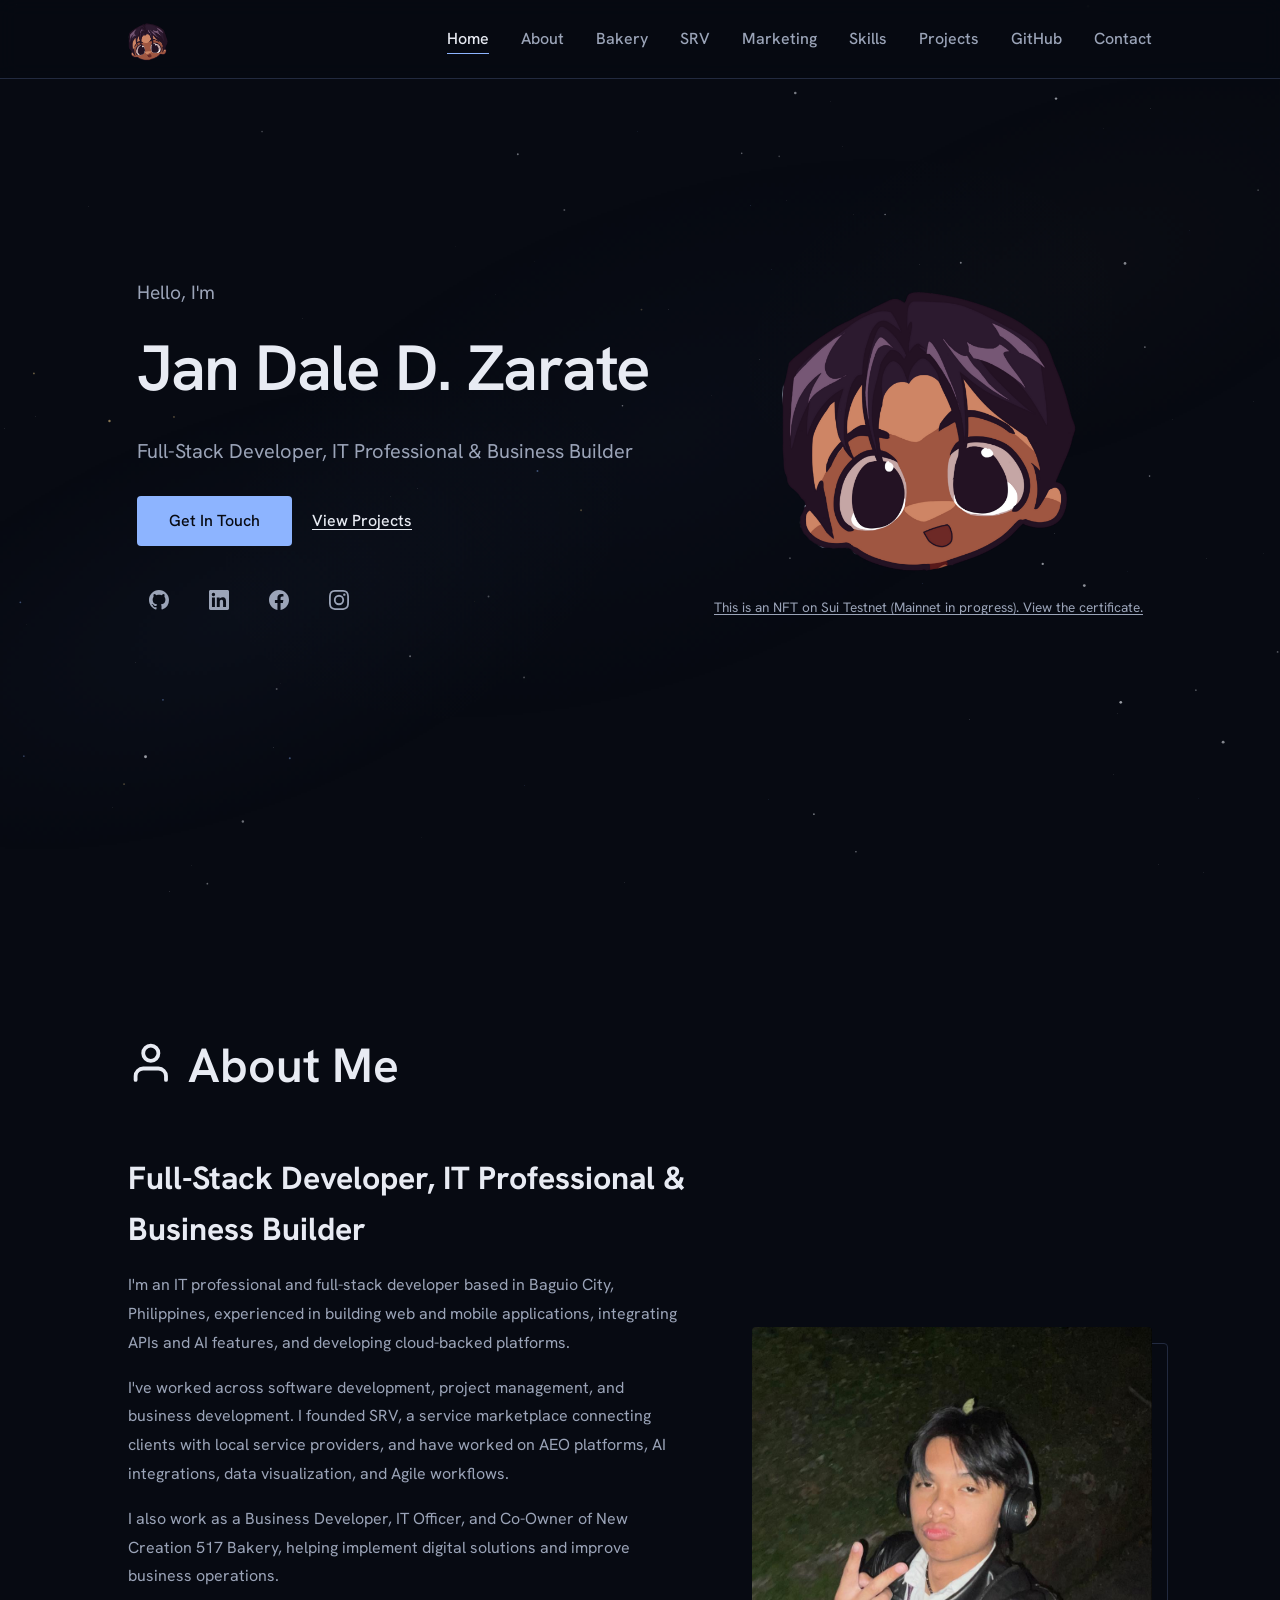
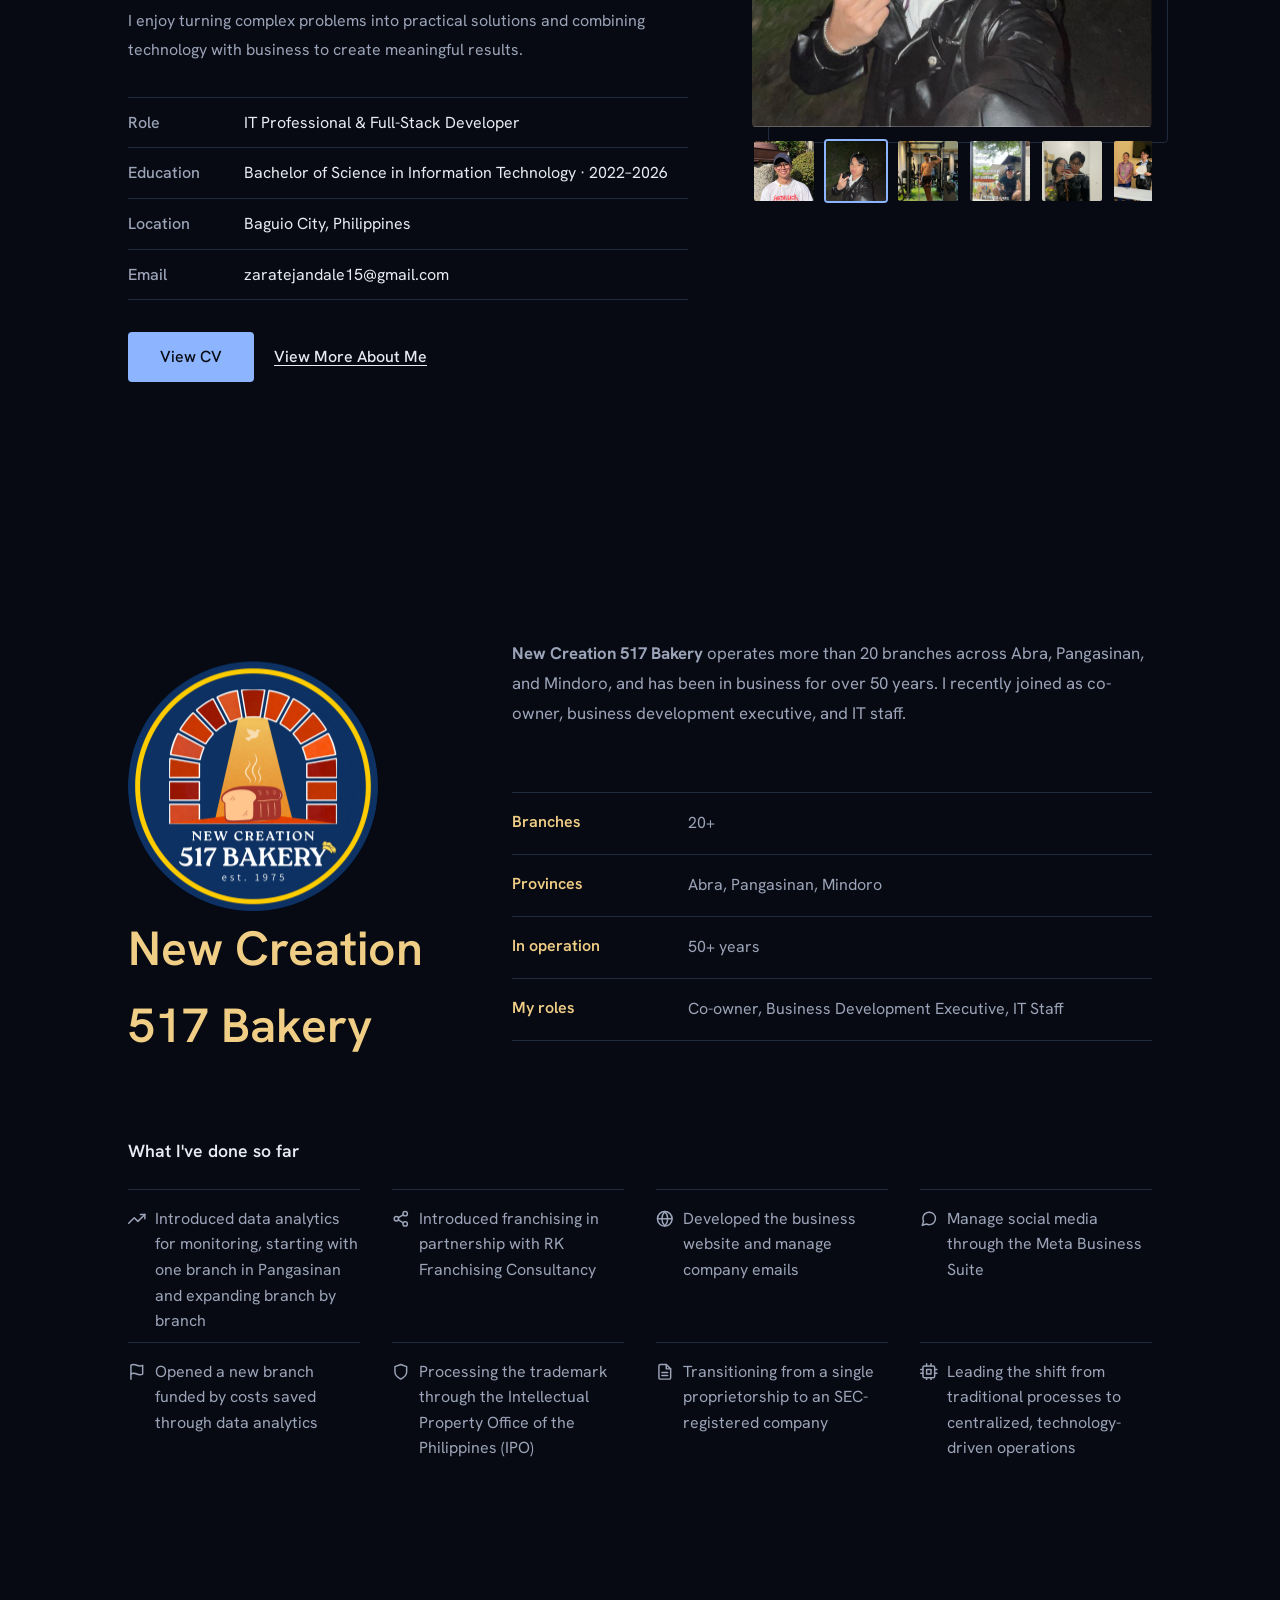
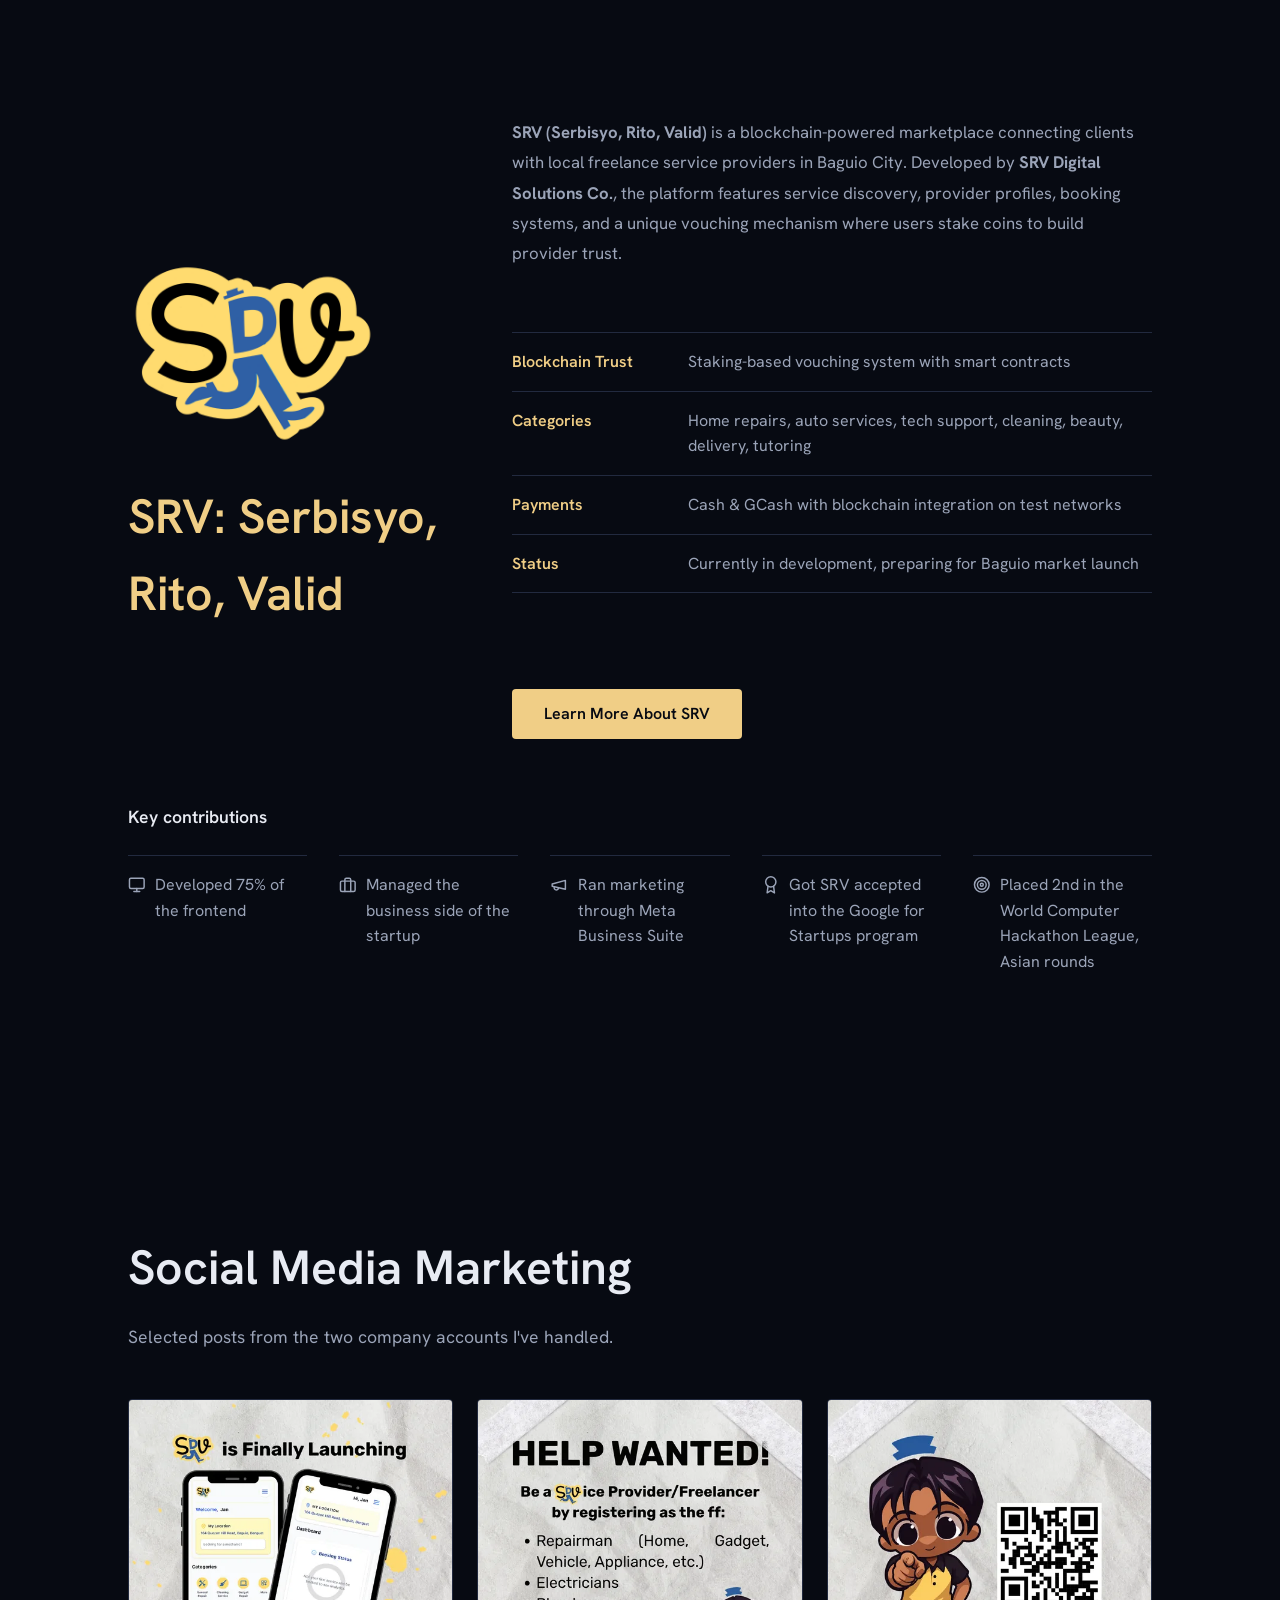
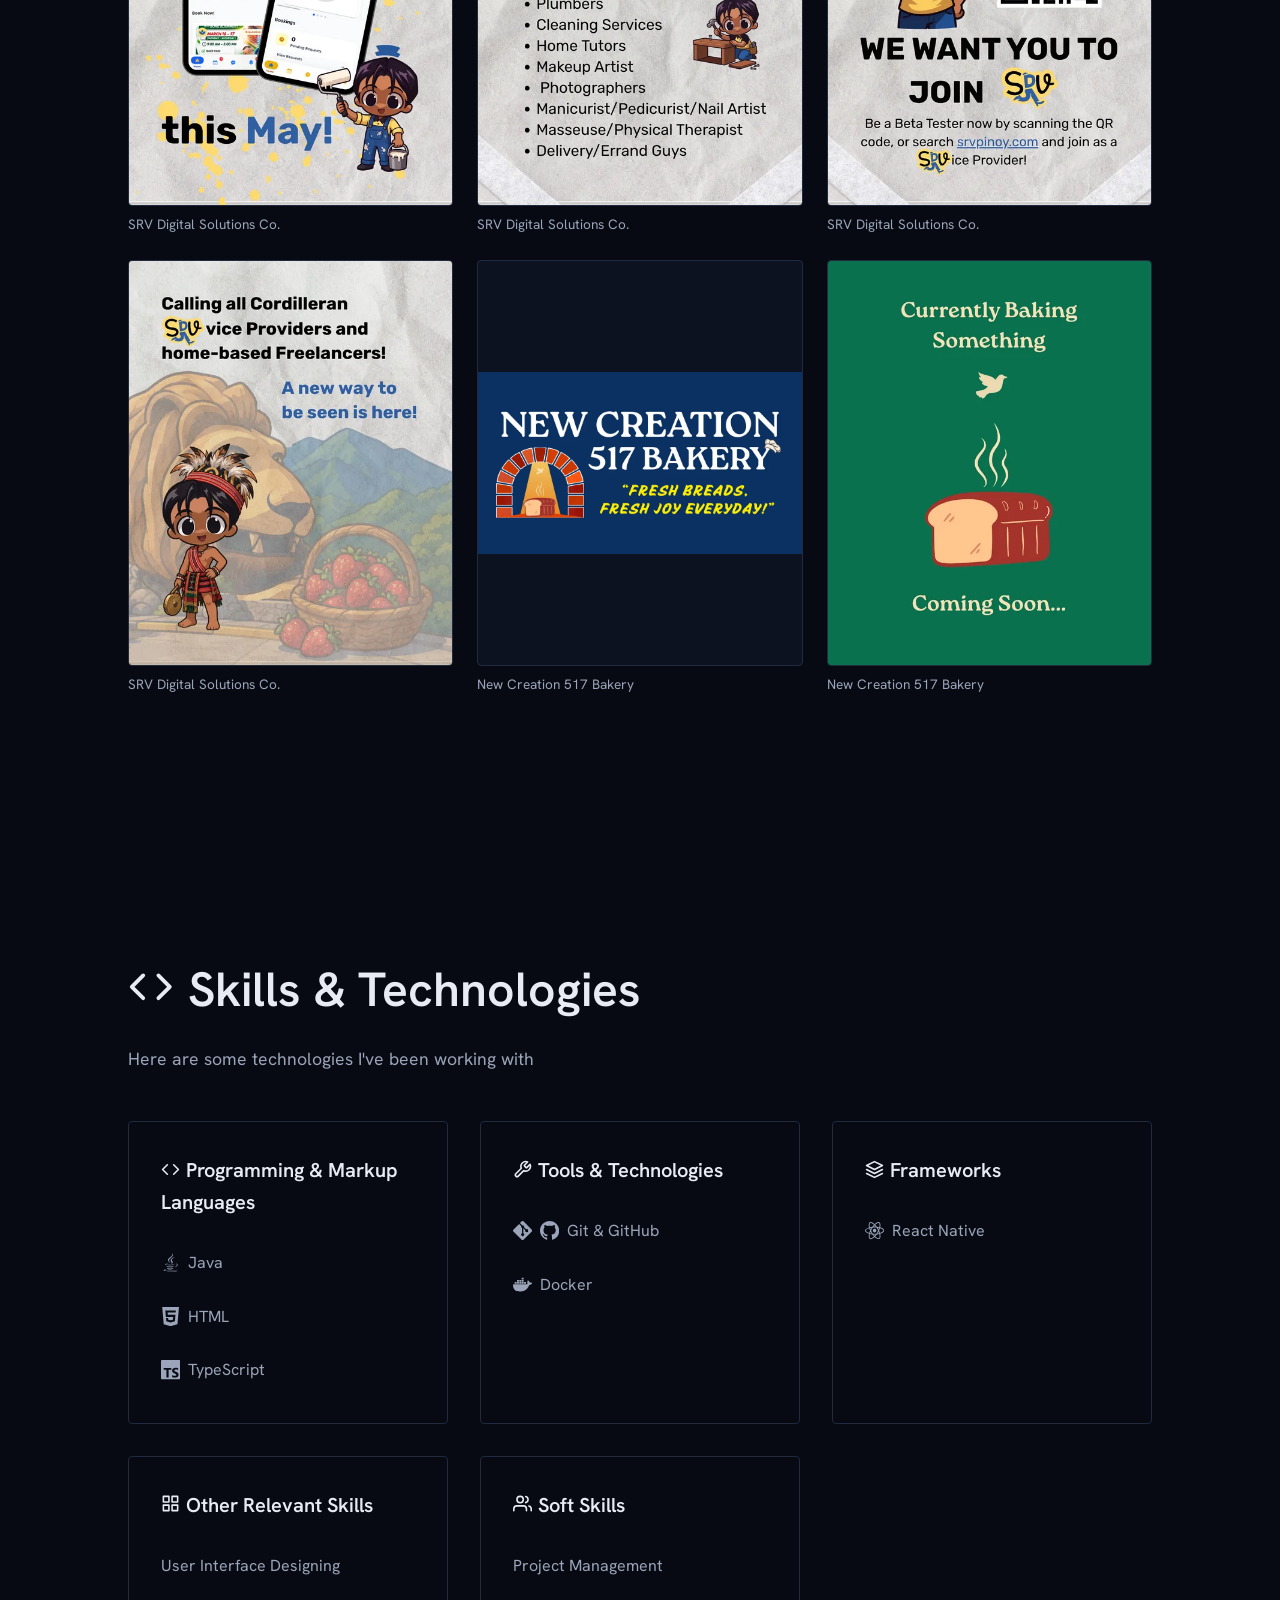
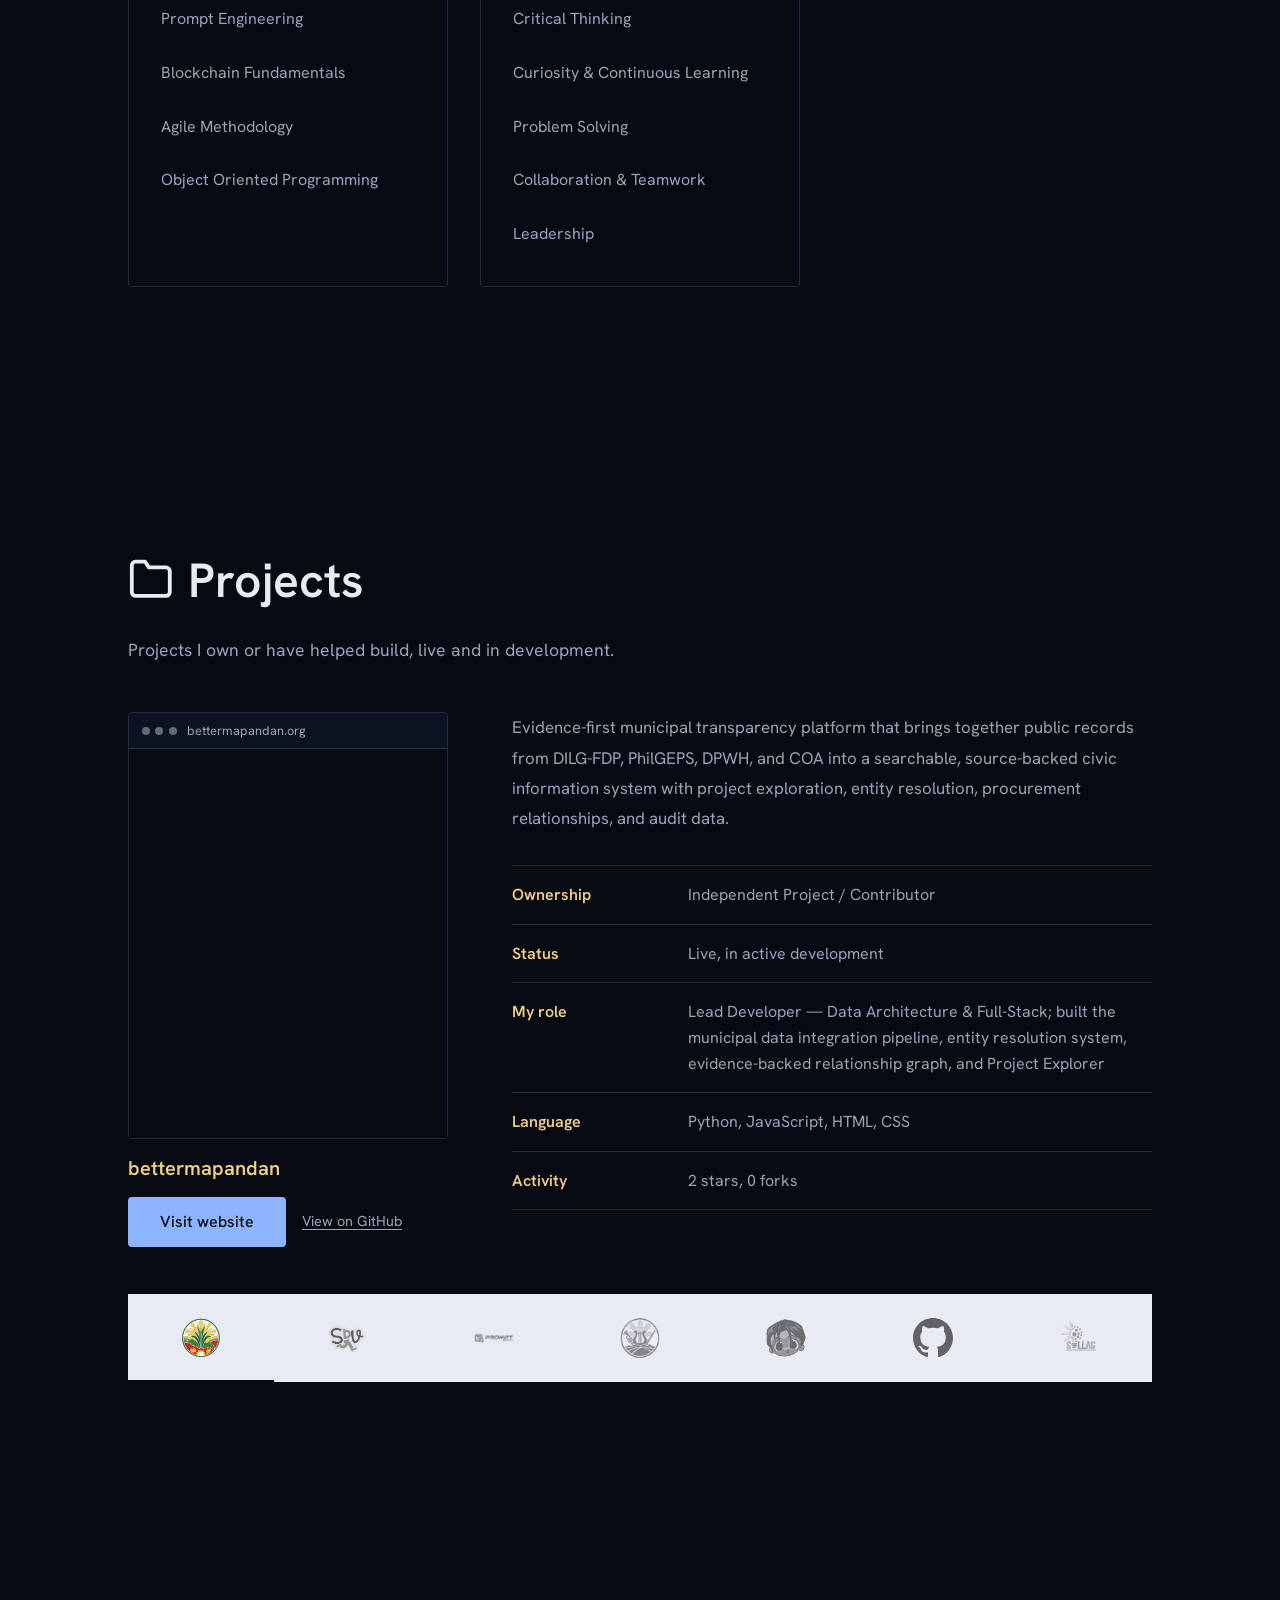
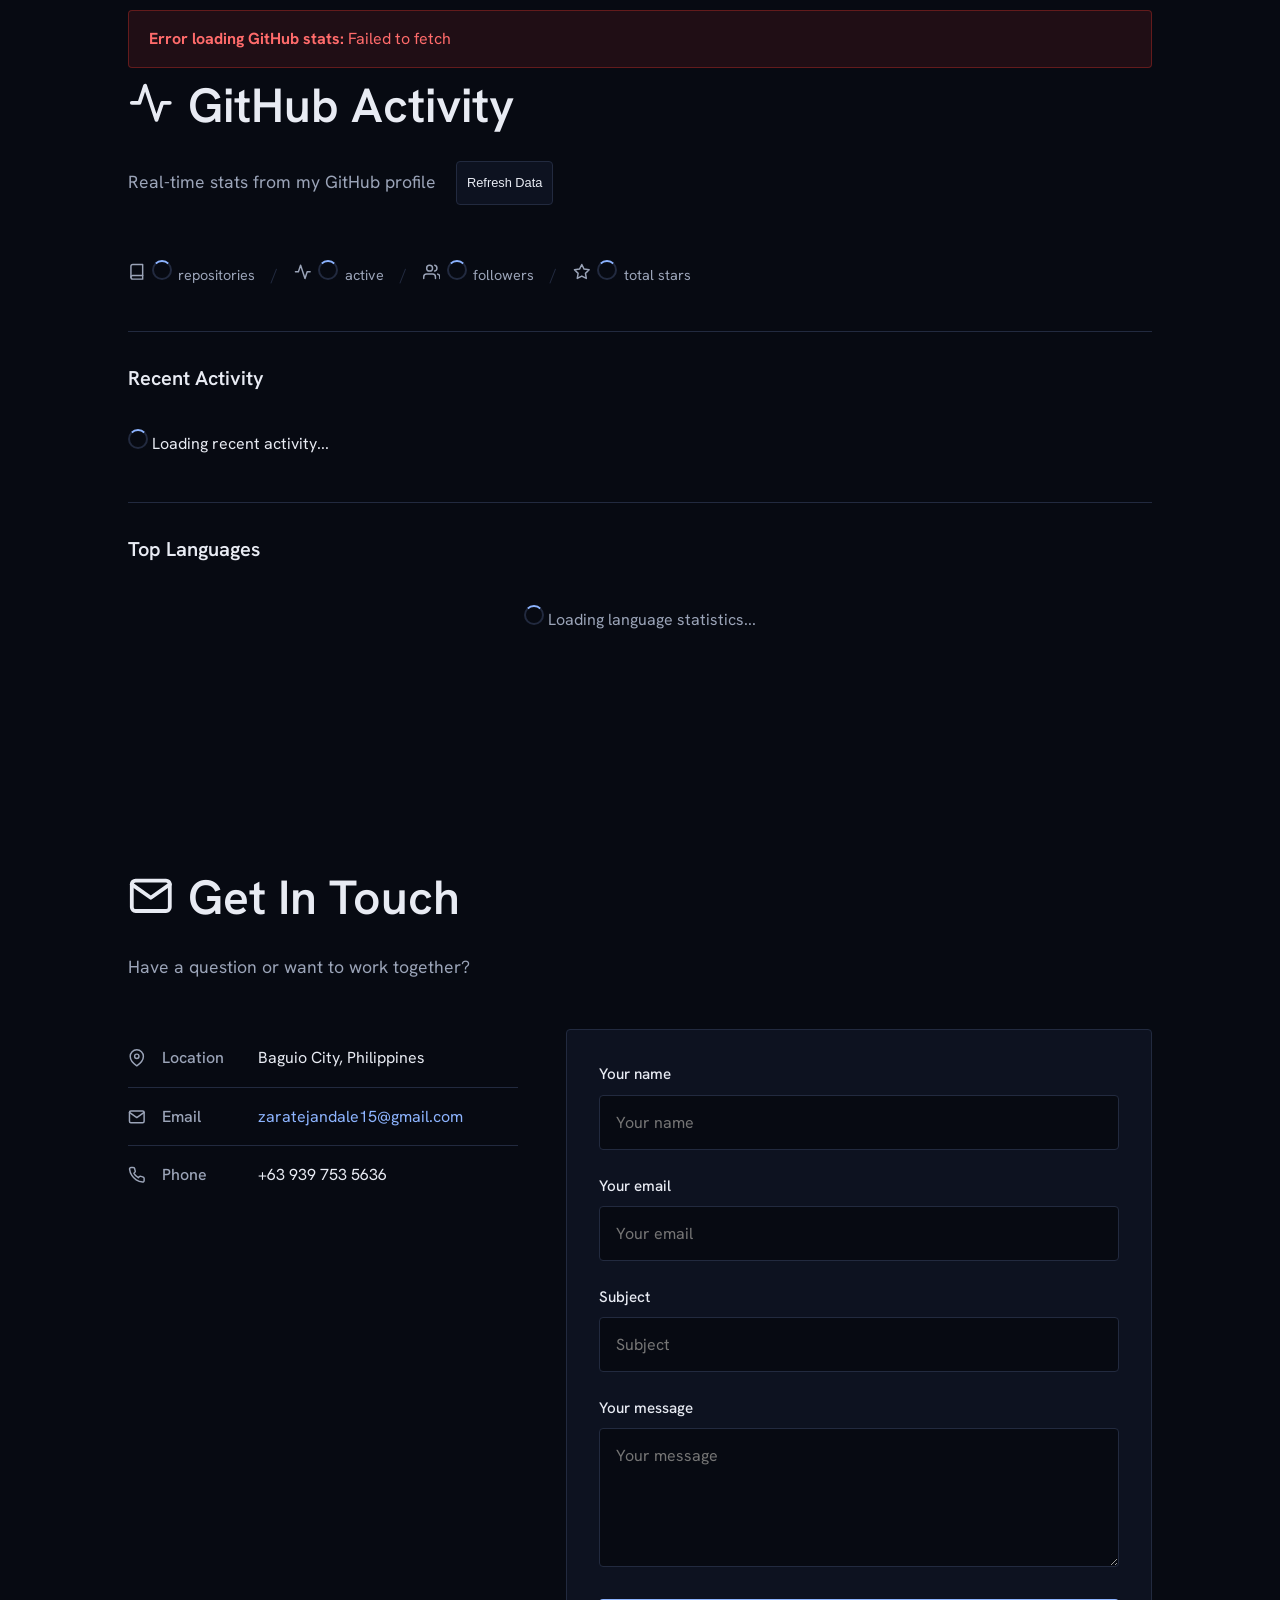
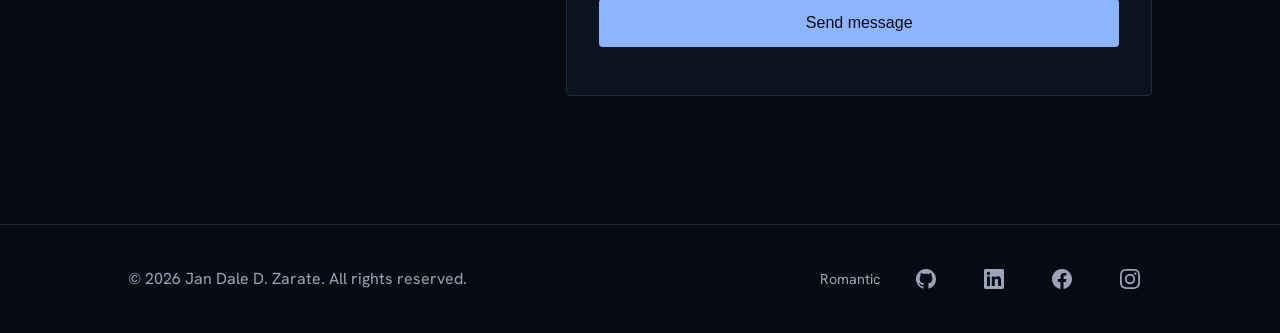
==== commit afb9ccf2: "fix" ====
--- a/main-page/index.html
+++ b/main-page/index.html
@@ -429,7 +429,7 @@
         <div class="container">
             <h2 class="section-title"><svg class="icon" viewBox="0 0 24 24" fill="none" stroke="currentColor" stroke-width="2" stroke-linecap="round" stroke-linejoin="round" aria-hidden="true"><path d="M22 19a2 2 0 0 1-2 2H4a2 2 0 0 1-2-2V5a2 2 0 0 1 2-2h5l2 3h9a2 2 0 0 1 2 2z"/></svg>Projects</h2>
             <p class="section-subtitle">Projects I own or have helped build, live and in development.</p>
-            <p class="projects-automation-note">Repository details sync hourly from GitHub.</p>
+            
 
             <div class="projects-panels" id="projectsPanels">
                 <!-- Panels rendered by JS -->
--- a/main-page/css/styles.css
+++ b/main-page/css/styles.css
@@ -723,6 +723,7 @@
     position: relative;
     display: grid;
     margin-top: 3rem;
+    transition: height 150ms ease;
 }
 
 .projects-panel {
@@ -774,6 +775,11 @@
     object-fit: contain;
 }
 
+.projects-gh-mark {
+    width: 34%;
+    height: auto;
+}
+
 .projects-preview-img {
     display: block;
     width: 100%;
@@ -804,6 +810,74 @@
     padding: 1rem;
 }
 
+/* Live website preview: subtle browser frame around a lazily mounted iframe. */
+.projects-browser {
+    display: flex;
+    flex-direction: column;
+    /* Portrait plate: the narrow column shows the site's mobile layout,
+       so trade width for height to reveal real homepage content. */
+    aspect-ratio: 3 / 4;
+}
+
+.projects-browser-bar {
+    display: flex;
+    align-items: center;
+    gap: 0.6rem;
+    padding: 0.45rem 0.8rem;
+    background: var(--space-raised);
+    border-bottom: 1px solid var(--rule);
+    color: var(--text-dim);
+    font-size: 0.8rem;
+    flex: 0 0 auto;
+}
+
+.projects-browser-dots {
+    display: inline-flex;
+    gap: 0.35rem;
+    flex: 0 0 auto;
+}
+
+.projects-browser-dots i {
+    width: 8px;
+    height: 8px;
+    border-radius: 50%;
+    background: currentColor;
+    opacity: 0.6;
+}
+
+.projects-browser-host {
+    overflow: hidden;
+    text-overflow: ellipsis;
+    white-space: nowrap;
+}
+
+.projects-live-preview {
+    position: relative;
+    flex: 1 1 auto;
+    min-height: 0;
+    background: var(--space);
+}
+
+.projects-preview-loading {
+    position: absolute;
+    inset: 0;
+    display: flex;
+    align-items: center;
+    justify-content: center;
+    color: var(--text-dim);
+    font-size: 0.85rem;
+}
+
+.projects-live-frame {
+    position: absolute;
+    inset: 0;
+    width: 100%;
+    height: 100%;
+    border: 0;
+    display: block;
+    background: var(--space);
+}
+
 .projects-name {
     color: var(--star);
     font-weight: 600;
@@ -825,7 +899,6 @@
     align-items: center;
     gap: 1rem;
     flex-wrap: wrap;
-    margin-top: auto;
 }
 
 .projects-gh-link {
@@ -857,6 +930,7 @@
     display: grid;
     gap: 0;
     margin: 0;
+    width: 100%;
     border-top: 1px solid var(--rule);
     border-bottom: 1px solid var(--rule);
 }
@@ -937,6 +1011,21 @@
     transition: filter 175ms ease, opacity 175ms ease;
 }
 
+.projects-cell-mark {
+    height: 40px;
+    width: auto;
+    filter: grayscale(1);
+    opacity: 0.6;
+    transition: filter 175ms ease, opacity 175ms ease;
+}
+
+.projects-cell:hover .projects-cell-mark,
+.projects-cell:focus-visible .projects-cell-mark,
+.projects-cell[aria-selected="true"] .projects-cell-mark {
+    filter: grayscale(0);
+    opacity: 1;
+}
+
 .projects-cell:hover img,
 .projects-cell:focus-visible img,
 .projects-cell[aria-selected="true"] img {
@@ -971,8 +1060,10 @@
 }
 
 @media (prefers-reduced-motion: reduce) {
+    .projects-panels,
     .projects-panel,
     .projects-cell img,
+    .projects-cell-mark,
     .projects-cell::after {
         transition: none;
     }
@@ -984,6 +1075,7 @@
     }
     .projects-panel {
         grid-template-columns: 1fr;
+        gap: 2rem;
     }
 }
 
@@ -1105,12 +1197,14 @@
         padding: 1.25rem;
     }
     .srv-detail-row,
-    .bakery-fact-row {
+    .bakery-fact-row,
+    .projects-facts > div {
         flex-direction: column;
         gap: 0.25rem;
     }
     .srv-detail-row dt,
-    .bakery-fact-row dt {
+    .bakery-fact-row dt,
+    .projects-facts dt {
         min-width: 0;
     }
 }
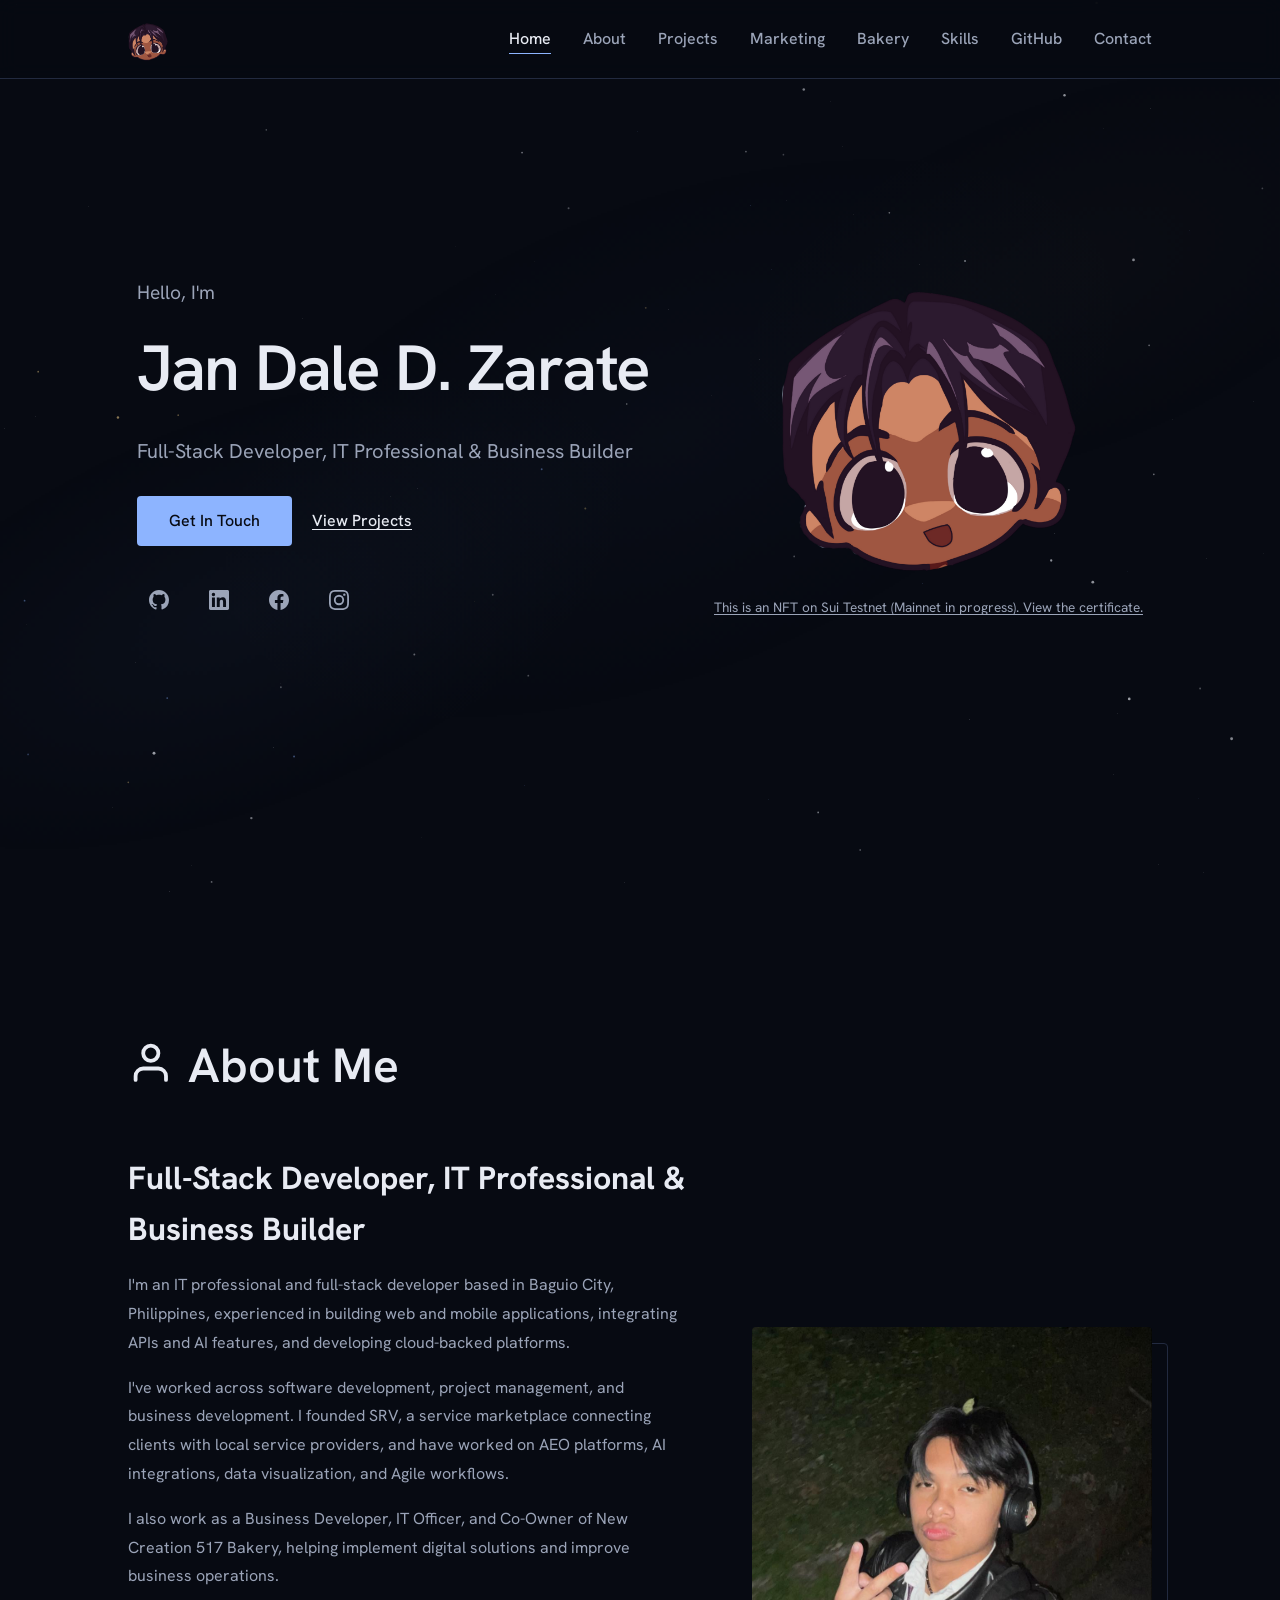
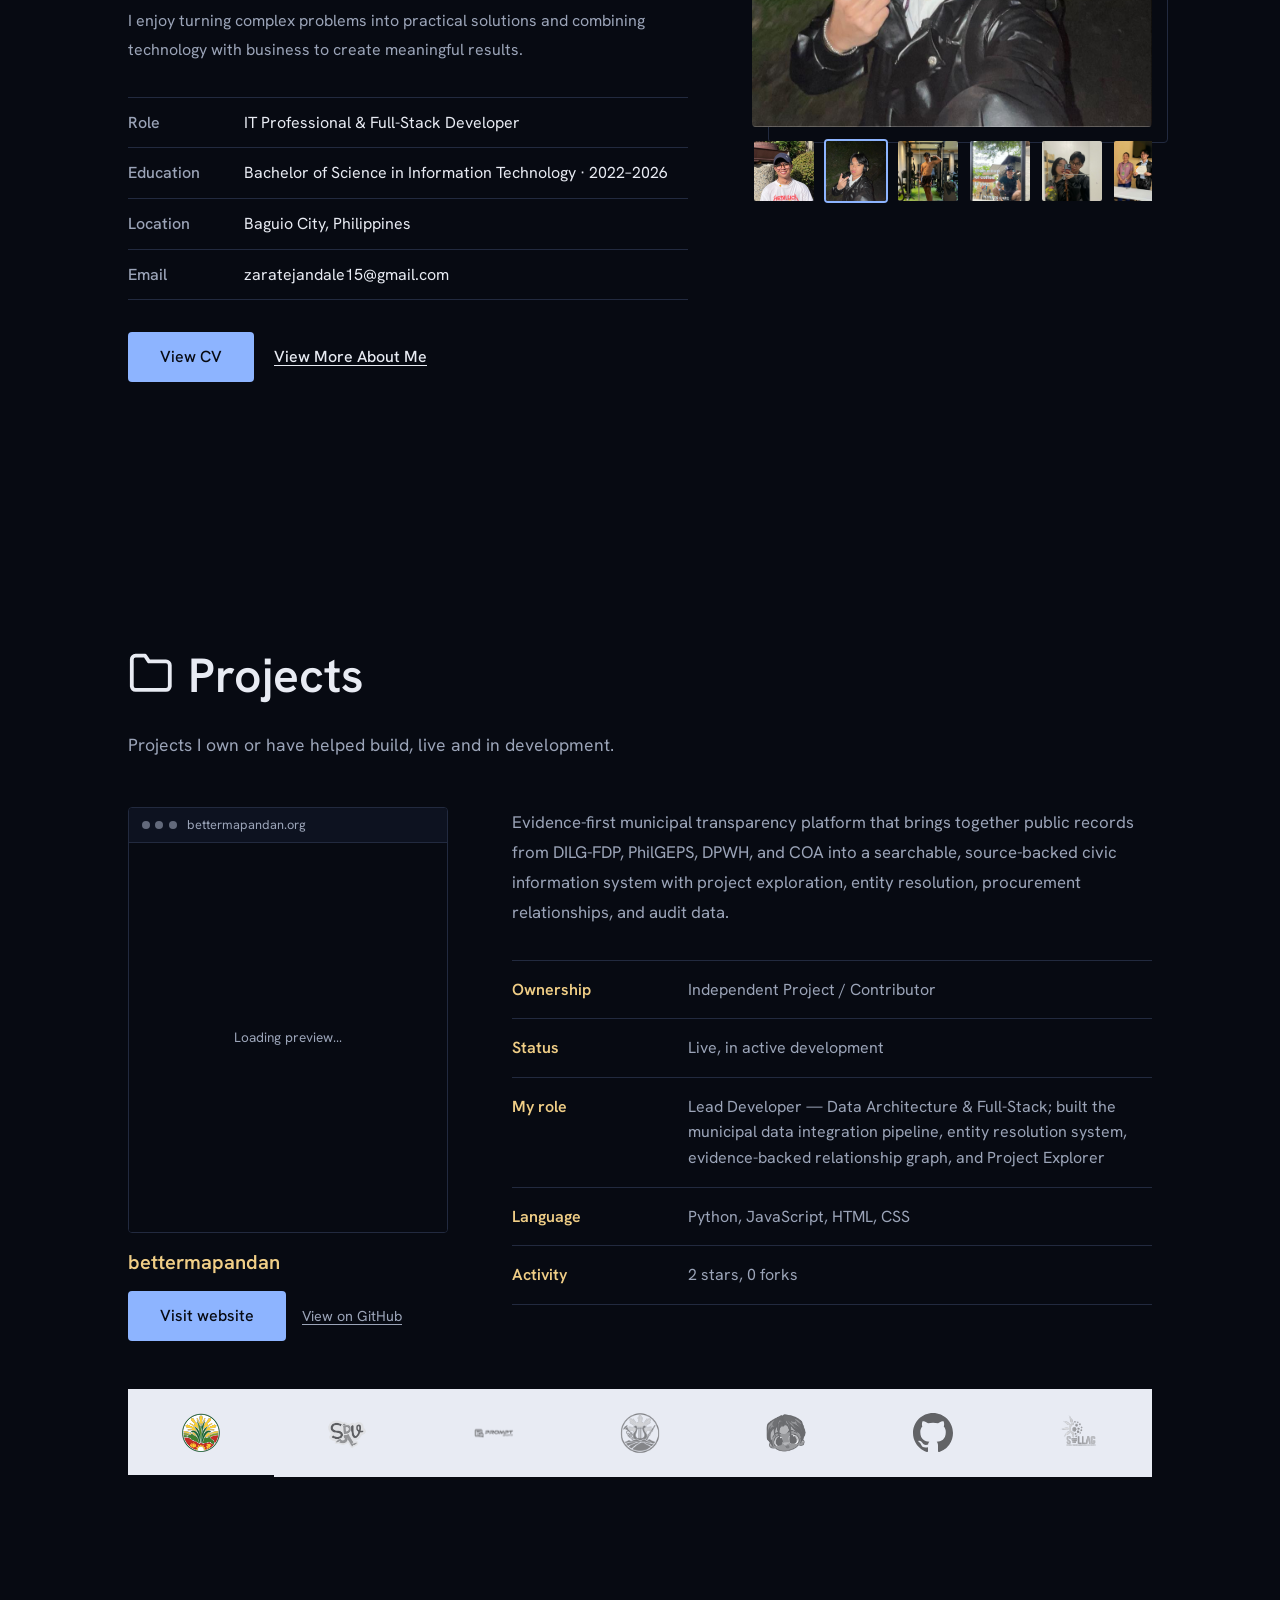
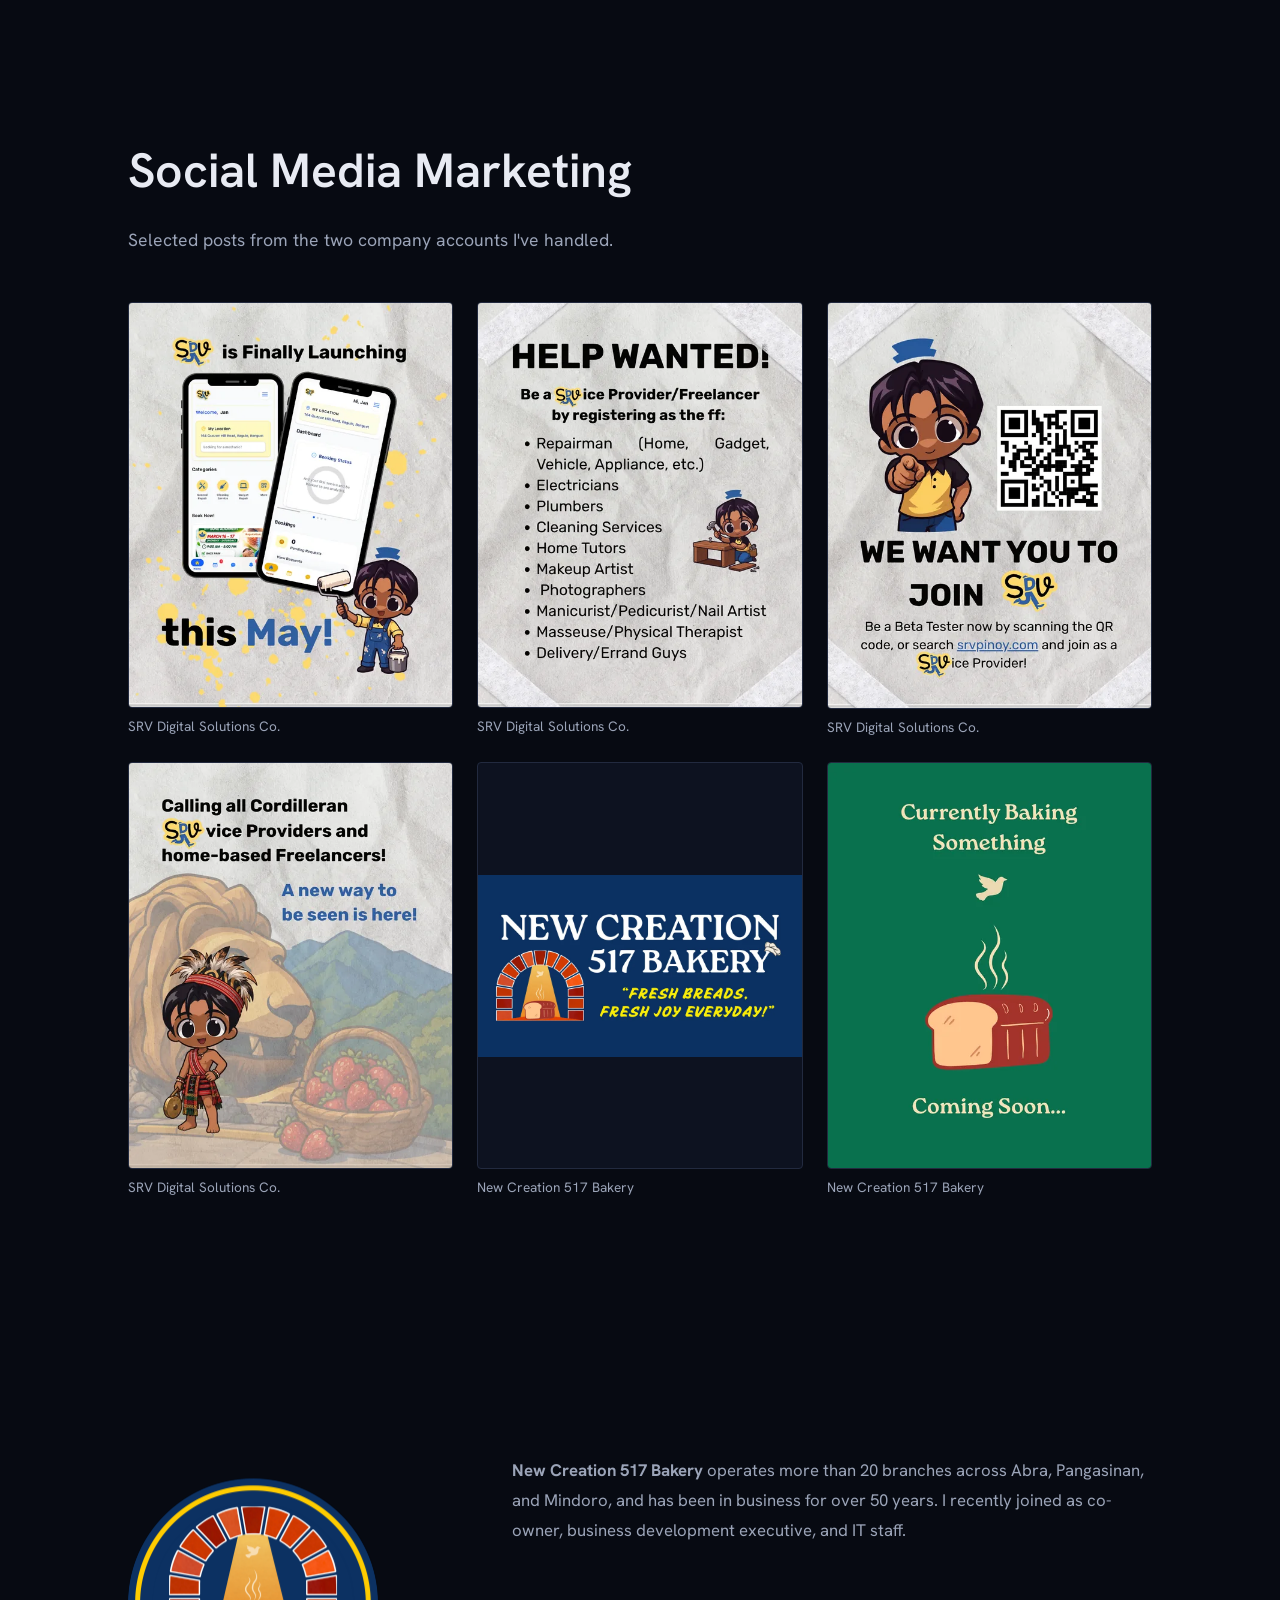
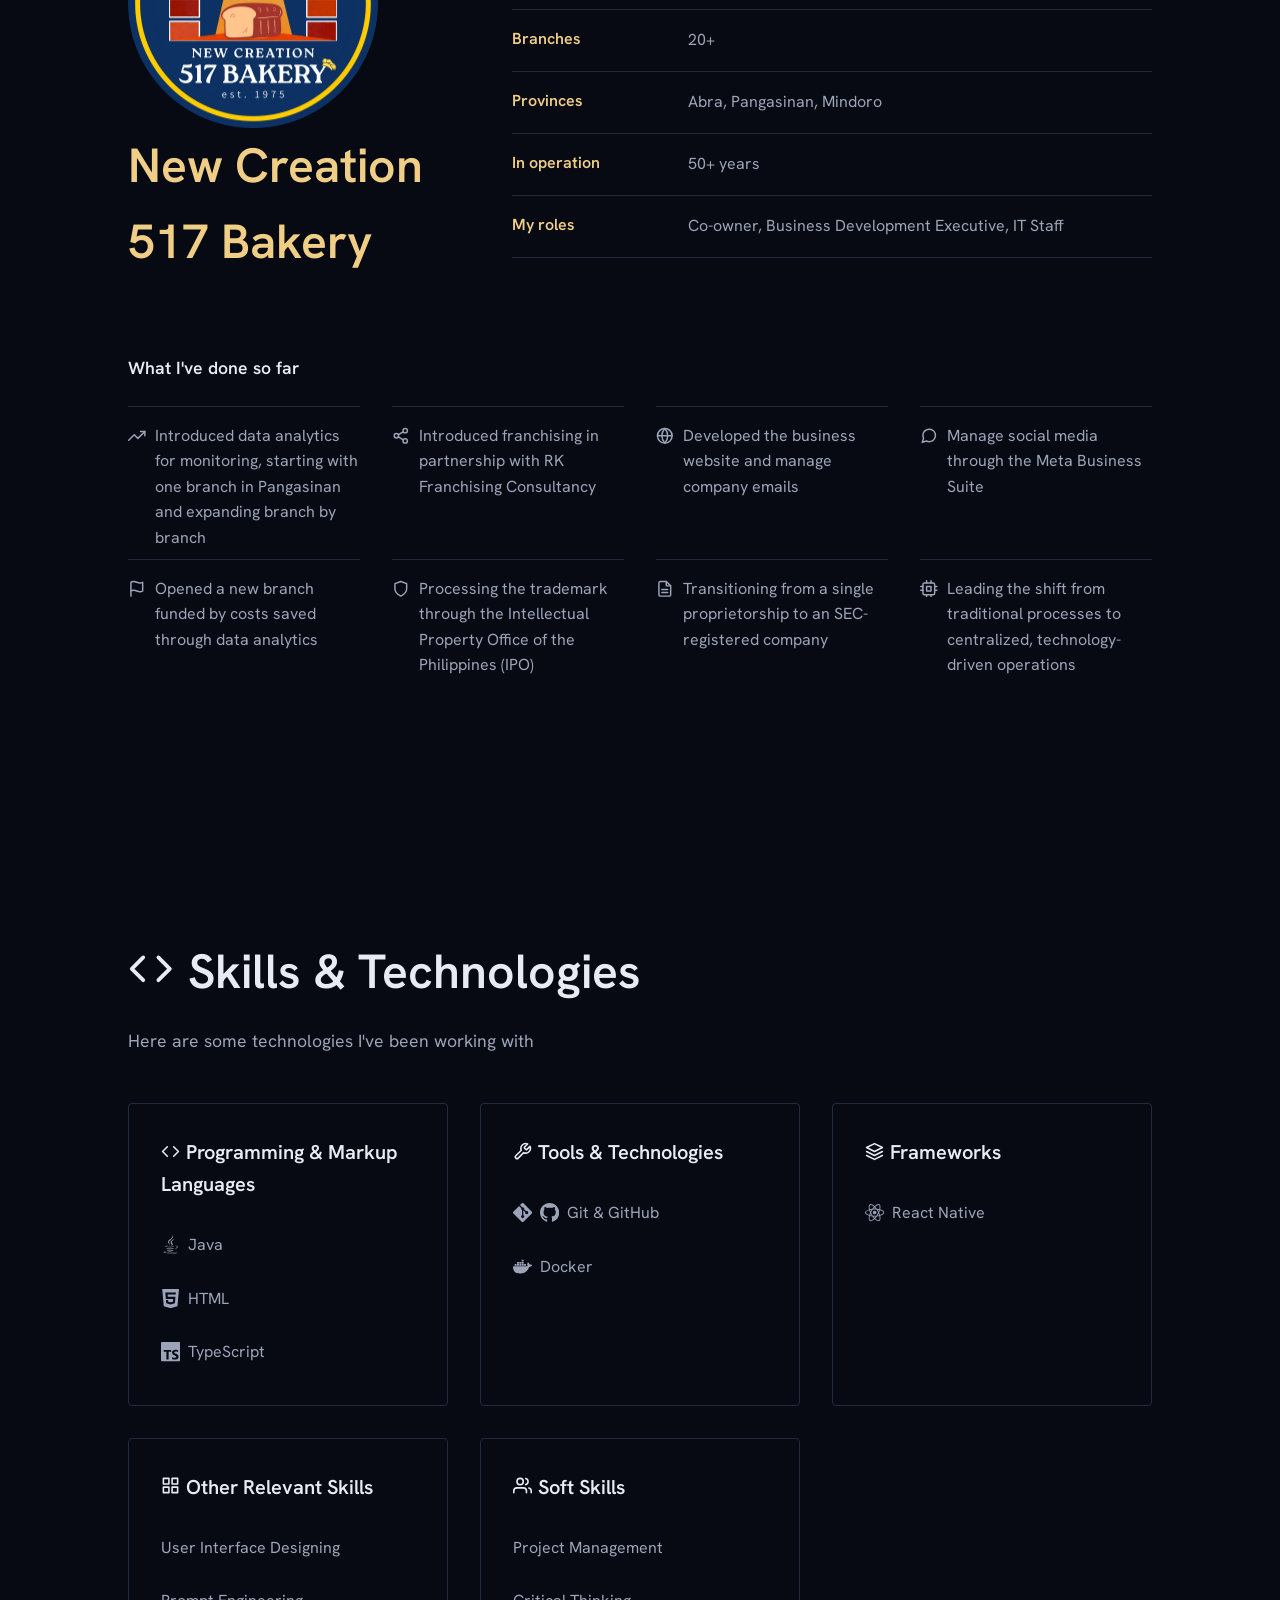
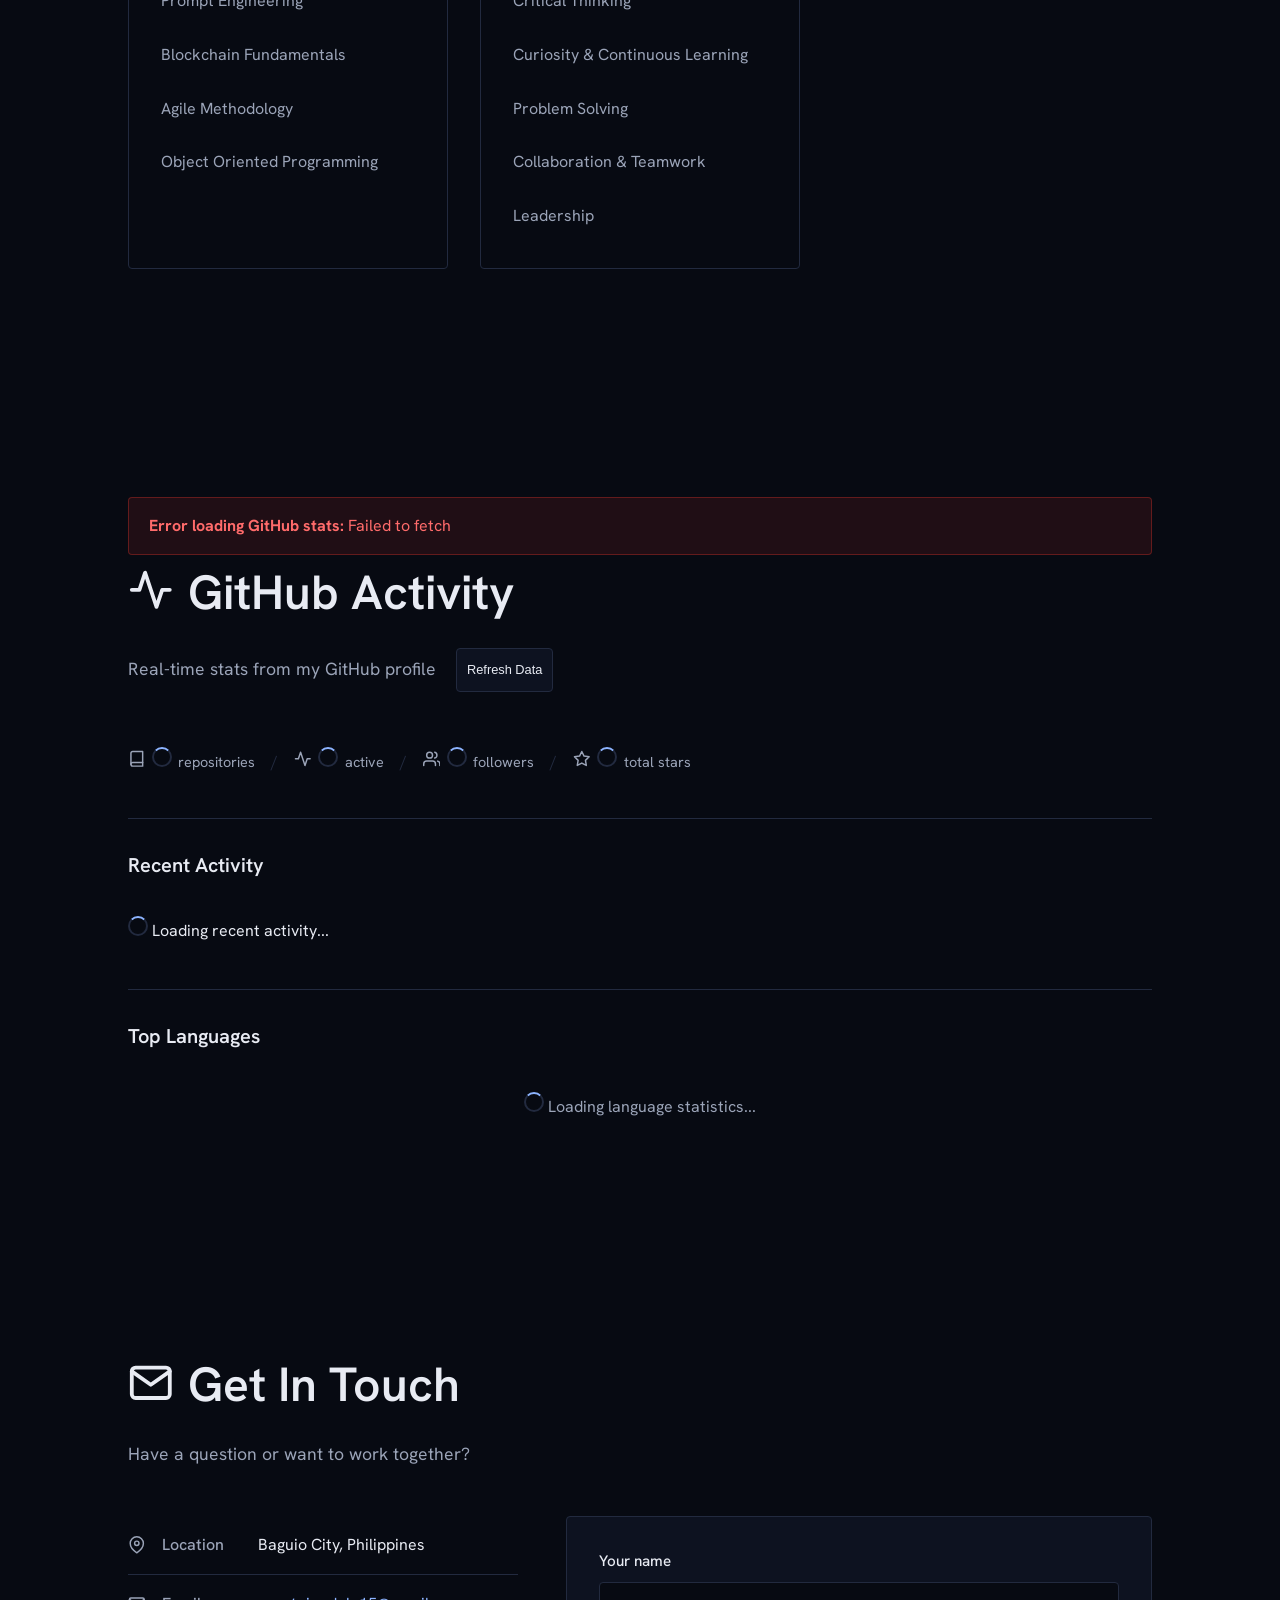
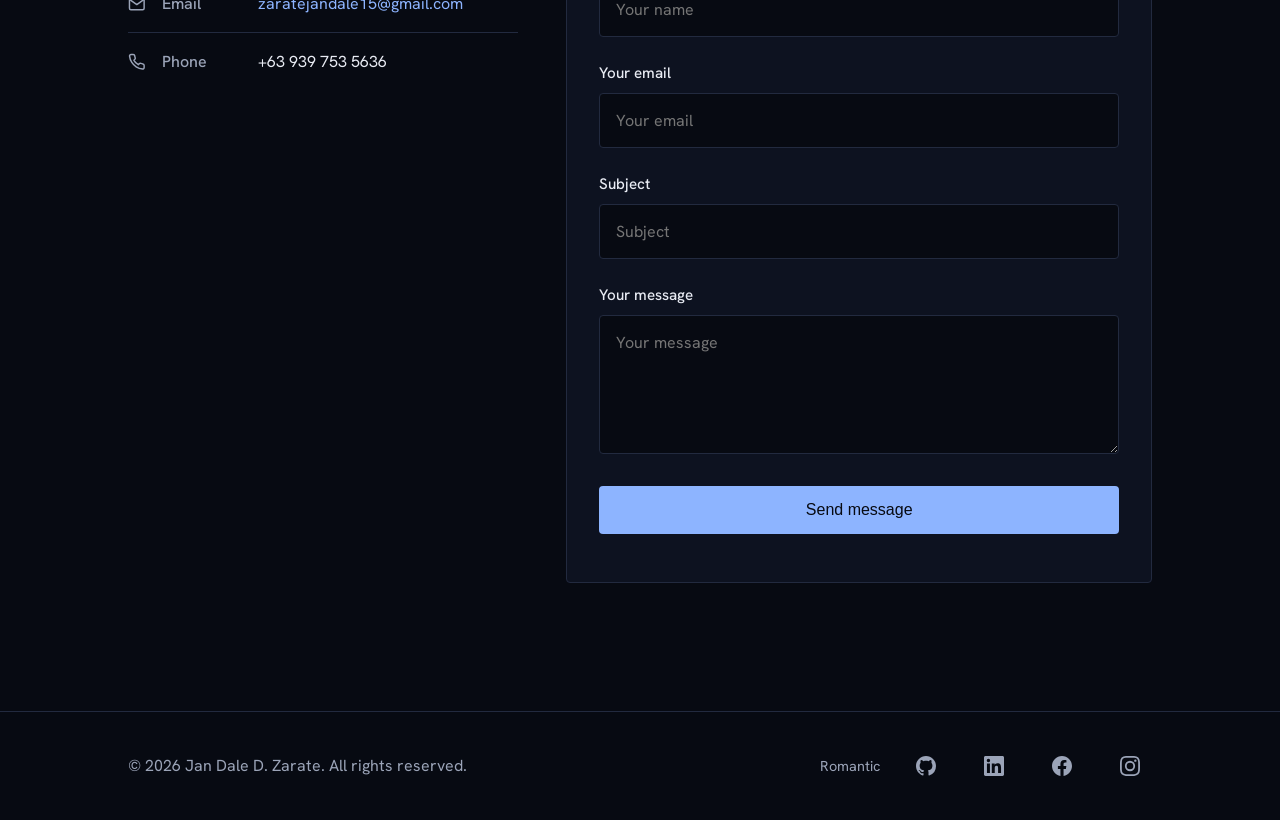
==== commit 822a8ca3: "1. Preview load fix — iframes now persist across tab switches - Root cause was exactly as diagnosed:" ====
--- a/main-page/index.html
+++ b/main-page/index.html
@@ -64,11 +64,11 @@
                 <ul class="nav-list">
                     <li><a href="#home" class="nav-link">Home</a></li>
                     <li><a href="#about" class="nav-link">About</a></li>
+                    <li><a href="#projects" class="nav-link">Projects</a></li>
+                    <li><a href="#marketing" class="nav-link">Marketing</a></li>
                     <li><a href="#bakery" class="nav-link">Bakery</a></li>
-                    <li><a href="#srv" class="nav-link srv-link">SRV</a></li>
-                    <li><a href="#marketing" class="nav-link">Marketing</a></li>
+                  
                     <li><a href="#skills" class="nav-link">Skills</a></li>
-                    <li><a href="#projects" class="nav-link">Projects</a></li>
                     <li><a href="#github-stats" class="nav-link">GitHub</a></li>
                     <li><a href="#contact" class="nav-link">Contact</a></li>
                 </ul>
@@ -179,112 +179,21 @@
         </div>
     </section>
 
-    <!-- Bakery Section -->
-    <section id="bakery" class="bakery" aria-labelledby="bakery-title">
-        <div class="container">
-            <div class="bakery-columns">
-            <div class="bakery-header">
-                <div class="bakery-logo-placeholder">
-                    <img src="assets/images/bakery-logo.svg" alt="New Creation 517 Bakery logo: a brick oven arch with a loaf of bread, est. 1975" class="bakery-logo" width="640" height="640" loading="lazy" decoding="async">
-                </div>
-                <h2 class="section-title bakery-caption" id="bakery-title">New Creation 517 Bakery</h2>
-            </div>
-            <div class="bakery-content">
-
-                <p class="bakery-intro">
-                    <strong>New Creation 517 Bakery</strong> operates more than 20 branches across Abra, Pangasinan, and Mindoro, and has been in business for over 50 years. I recently joined as co-owner, business development executive, and IT staff.
-                </p>
-                <dl class="bakery-facts">
-                    <div class="bakery-fact-row">
-                        <dt>Branches</dt>
-                        <dd>20+</dd>
-                    </div>
-                    <div class="bakery-fact-row">
-                        <dt>Provinces</dt>
-                        <dd>Abra, Pangasinan, Mindoro</dd>
-                    </div>
-                    <div class="bakery-fact-row">
-                        <dt>In operation</dt>
-                        <dd>50+ years</dd>
-                    </div>
-                    <div class="bakery-fact-row">
-                        <dt>My roles</dt>
-                        <dd>Co-owner, Business Development Executive, IT Staff</dd>
-                    </div>
-                </dl>
-            </div>
-            </div>
-            <div class="achievements achievements--cols-4">
-                <h3 class="achievements-title">What I've done so far</h3>
-                <ul class="achievements-list">
-                    <li><svg class="icon" viewBox="0 0 24 24" fill="none" stroke="currentColor" stroke-width="2" stroke-linecap="round" stroke-linejoin="round" aria-hidden="true"><polyline points="23 6 13.5 15.5 8.5 10.5 1 18"/><polyline points="17 6 23 6 23 12"/></svg>Introduced data analytics for monitoring, starting with one branch in Pangasinan and expanding branch by branch</li>
-                    <li><svg class="icon" viewBox="0 0 24 24" fill="none" stroke="currentColor" stroke-width="2" stroke-linecap="round" stroke-linejoin="round" aria-hidden="true"><circle cx="18" cy="5" r="3"/><circle cx="6" cy="12" r="3"/><circle cx="18" cy="19" r="3"/><line x1="8.59" y1="13.51" x2="15.42" y2="17.49"/><line x1="15.41" y1="6.51" x2="8.59" y2="10.49"/></svg>Introduced franchising in partnership with RK Franchising Consultancy</li>
-                    <li><svg class="icon" viewBox="0 0 24 24" fill="none" stroke="currentColor" stroke-width="2" stroke-linecap="round" stroke-linejoin="round" aria-hidden="true"><circle cx="12" cy="12" r="10"/><line x1="2" y1="12" x2="22" y2="12"/><path d="M12 2a15.3 15.3 0 0 1 4 10 15.3 15.3 0 0 1-4 10 15.3 15.3 0 0 1-4-10 15.3 15.3 0 0 1 4-10z"/></svg>Developed the business website and manage company emails</li>
-                    <li><svg class="icon" viewBox="0 0 24 24" fill="none" stroke="currentColor" stroke-width="2" stroke-linecap="round" stroke-linejoin="round" aria-hidden="true"><path d="M21 11.5a8.38 8.38 0 0 1-.9 3.8 8.5 8.5 0 0 1-7.6 4.7 8.38 8.38 0 0 1-3.8-.9L3 21l1.9-5.7a8.38 8.38 0 0 1-.9-3.8 8.5 8.5 0 0 1 4.7-7.6 8.38 8.38 0 0 1 3.8-.9h.5a8.48 8.48 0 0 1 8 8v.5z"/></svg>Manage social media through the Meta Business Suite</li>
-                    <li><svg class="icon" viewBox="0 0 24 24" fill="none" stroke="currentColor" stroke-width="2" stroke-linecap="round" stroke-linejoin="round" aria-hidden="true"><path d="M4 15s1-1 4-1 5 2 8 2 4-1 4-1V3s-1 1-4 1-5-2-8-2-4 1-4 1z"/><line x1="4" y1="22" x2="4" y2="15"/></svg>Opened a new branch funded by costs saved through data analytics</li>
-                    <li><svg class="icon" viewBox="0 0 24 24" fill="none" stroke="currentColor" stroke-width="2" stroke-linecap="round" stroke-linejoin="round" aria-hidden="true"><path d="M12 22s8-4 8-10V5l-8-3-8 3v7c0 6 8 10 8 10z"/></svg>Processing the trademark through the Intellectual Property Office of the Philippines (IPO)</li>
-                    <li><svg class="icon" viewBox="0 0 24 24" fill="none" stroke="currentColor" stroke-width="2" stroke-linecap="round" stroke-linejoin="round" aria-hidden="true"><path d="M14 2H6a2 2 0 0 0-2 2v16a2 2 0 0 0 2 2h12a2 2 0 0 0 2-2V8z"/><polyline points="14 2 14 8 20 8"/><line x1="16" y1="13" x2="8" y2="13"/><line x1="16" y1="17" x2="8" y2="17"/></svg>Transitioning from a single proprietorship to an SEC-registered company</li>
-                    <li><svg class="icon" viewBox="0 0 24 24" fill="none" stroke="currentColor" stroke-width="2" stroke-linecap="round" stroke-linejoin="round" aria-hidden="true"><rect x="4" y="4" width="16" height="16" rx="2" ry="2"/><rect x="9" y="9" width="6" height="6"/><line x1="9" y1="1" x2="9" y2="4"/><line x1="15" y1="1" x2="15" y2="4"/><line x1="9" y1="20" x2="9" y2="23"/><line x1="15" y1="20" x2="15" y2="23"/><line x1="20" y1="9" x2="23" y2="9"/><line x1="20" y1="14" x2="23" y2="14"/><line x1="1" y1="9" x2="4" y2="9"/><line x1="1" y1="14" x2="4" y2="14"/></svg>Leading the shift from traditional processes to centralized, technology-driven operations</li>
-                </ul>
-            </div>
-        </div>
-    </section>
-
-    <!-- SRV Startup Section -->
-    <section id="srv" class="srv-section">
-        <div class="container">
-            <div class="srv-columns">
-            <div class="srv-header">
-                <div class="srv-header-top">
-                    <div class="srv-logo-placeholder">
-                        <img src="assets/images/brand/srv-logo.png" alt="SRV Logo" class="srv-logo" width="250" height="auto">
-                    </div>
-                </div>
-                <h2 class="section-title srv-title">SRV: Serbisyo, Rito, Valid</h2>
-            </div>
-
-            <div class="srv-content">
-                
-                <p class="srv-intro">
-                    <strong>SRV (Serbisyo, Rito, Valid)</strong> is a blockchain-powered marketplace connecting clients with local freelance service providers in Baguio City. 
-                    Developed by <strong>SRV Digital Solutions Co.</strong>, the platform features service discovery, provider profiles, booking systems, and a unique vouching mechanism where users stake coins to build provider trust.
-                </p>
-                <dl class="srv-details">
-                    <div class="srv-detail-row">
-                        <dt>Blockchain Trust</dt>
-                        <dd>Staking-based vouching system with smart contracts</dd>
-                    </div>
-                    <div class="srv-detail-row">
-                        <dt>Categories</dt>
-                        <dd>Home repairs, auto services, tech support, cleaning, beauty, delivery, tutoring</dd>
-                    </div>
-                    <div class="srv-detail-row">
-                        <dt>Payments</dt>
-                        <dd>Cash & GCash with blockchain integration on test networks</dd>
-                    </div>
-                    <div class="srv-detail-row">
-                        <dt>Status</dt>
-                        <dd>Currently in development, preparing for Baguio market launch</dd>
-                    </div>
-                </dl>
-                <div class="srv-cta">
-                    <a href="https://srvpinoy.com/" class="btn btn-srv" target="_blank" rel="noopener noreferrer">Learn More About SRV</a>
-                </div>
-            </div>
-            </div>
-            <div class="achievements achievements--cols-5">
-                <h3 class="achievements-title">Key contributions</h3>
-                <ul class="achievements-list">
-                    <li><svg class="icon" viewBox="0 0 24 24" fill="none" stroke="currentColor" stroke-width="2" stroke-linecap="round" stroke-linejoin="round" aria-hidden="true"><rect x="2" y="3" width="20" height="14" rx="2" ry="2"/><line x1="8" y1="21" x2="16" y2="21"/><line x1="12" y1="17" x2="12" y2="21"/></svg>Developed 75% of the frontend</li>
-                    <li><svg class="icon" viewBox="0 0 24 24" fill="none" stroke="currentColor" stroke-width="2" stroke-linecap="round" stroke-linejoin="round" aria-hidden="true"><rect x="2" y="7" width="20" height="14" rx="2" ry="2"/><path d="M16 21V5a2 2 0 0 0-2-2h-4a2 2 0 0 0-2 2v16"/></svg>Managed the business side of the startup</li>
-                    <li><svg class="icon" viewBox="0 0 24 24" fill="none" stroke="currentColor" stroke-width="2" stroke-linecap="round" stroke-linejoin="round" aria-hidden="true"><path d="M3 11l18-5v12L3 14v-3z"/><path d="M11.6 16.8a3 3 0 1 1-5.8-1.6"/></svg>Ran marketing through Meta Business Suite</li>
-                    <li><svg class="icon" viewBox="0 0 24 24" fill="none" stroke="currentColor" stroke-width="2" stroke-linecap="round" stroke-linejoin="round" aria-hidden="true"><circle cx="12" cy="8" r="7"/><polyline points="8.21 13.89 7 23 12 20 17 23 15.79 13.88"/></svg>Got SRV accepted into the Google for Startups program</li>
-                    <li><svg class="icon" viewBox="0 0 24 24" fill="none" stroke="currentColor" stroke-width="2" stroke-linecap="round" stroke-linejoin="round" aria-hidden="true"><circle cx="12" cy="12" r="10"/><circle cx="12" cy="12" r="6"/><circle cx="12" cy="12" r="2"/></svg>Placed 2nd in the World Computer Hackathon League, Asian rounds</li>
-                </ul>
-            </div>
-        </div>
-    </section>
-
+    <!-- Projects Section -->
+    <section id="projects" class="projects">
+        <div class="container">
+            <h2 class="section-title"><svg class="icon" viewBox="0 0 24 24" fill="none" stroke="currentColor" stroke-width="2" stroke-linecap="round" stroke-linejoin="round" aria-hidden="true"><path d="M22 19a2 2 0 0 1-2 2H4a2 2 0 0 1-2-2V5a2 2 0 0 1 2-2h5l2 3h9a2 2 0 0 1 2 2z"/></svg>Projects</h2>
+            <p class="section-subtitle">Projects I own or have helped build, live and in development.</p>
+            
+
+            <div class="projects-panels" id="projectsPanels">
+                <!-- Panels rendered by JS -->
+            </div>
+            <div class="projects-strip" id="projectsStrip" role="tablist" aria-label="Projects">
+                <!-- Tabs rendered by JS -->
+            </div>
+        </div>
+    </section>
 
 
     <!-- Marketing Section -->
@@ -333,6 +242,57 @@
         </ul>
       </div>
     </section>
+
+    <!-- Bakery Section -->
+    <section id="bakery" class="bakery" aria-labelledby="bakery-title">
+        <div class="container">
+            <div class="bakery-columns">
+            <div class="bakery-header">
+                <div class="bakery-logo-placeholder">
+                    <img src="assets/images/bakery-logo.svg" alt="New Creation 517 Bakery logo: a brick oven arch with a loaf of bread, est. 1975" class="bakery-logo" width="640" height="640" loading="lazy" decoding="async">
+                </div>
+                <h2 class="section-title bakery-caption" id="bakery-title">New Creation 517 Bakery</h2>
+            </div>
+            <div class="bakery-content">
+
+                <p class="bakery-intro">
+                    <strong>New Creation 517 Bakery</strong> operates more than 20 branches across Abra, Pangasinan, and Mindoro, and has been in business for over 50 years. I recently joined as co-owner, business development executive, and IT staff.
+                </p>
+                <dl class="bakery-facts">
+                    <div class="bakery-fact-row">
+                        <dt>Branches</dt>
+                        <dd>20+</dd>
+                    </div>
+                    <div class="bakery-fact-row">
+                        <dt>Provinces</dt>
+                        <dd>Abra, Pangasinan, Mindoro</dd>
+                    </div>
+                    <div class="bakery-fact-row">
+                        <dt>In operation</dt>
+                        <dd>50+ years</dd>
+                    </div>
+                    <div class="bakery-fact-row">
+                        <dt>My roles</dt>
+                        <dd>Co-owner, Business Development Executive, IT Staff</dd>
+                    </div>
+                </dl>
+            </div>
+            </div>
+            <div class="achievements achievements--cols-4">
+                <h3 class="achievements-title">What I've done so far</h3>
+                <ul class="achievements-list">
+                    <li><svg class="icon" viewBox="0 0 24 24" fill="none" stroke="currentColor" stroke-width="2" stroke-linecap="round" stroke-linejoin="round" aria-hidden="true"><polyline points="23 6 13.5 15.5 8.5 10.5 1 18"/><polyline points="17 6 23 6 23 12"/></svg>Introduced data analytics for monitoring, starting with one branch in Pangasinan and expanding branch by branch</li>
+                    <li><svg class="icon" viewBox="0 0 24 24" fill="none" stroke="currentColor" stroke-width="2" stroke-linecap="round" stroke-linejoin="round" aria-hidden="true"><circle cx="18" cy="5" r="3"/><circle cx="6" cy="12" r="3"/><circle cx="18" cy="19" r="3"/><line x1="8.59" y1="13.51" x2="15.42" y2="17.49"/><line x1="15.41" y1="6.51" x2="8.59" y2="10.49"/></svg>Introduced franchising in partnership with RK Franchising Consultancy</li>
+                    <li><svg class="icon" viewBox="0 0 24 24" fill="none" stroke="currentColor" stroke-width="2" stroke-linecap="round" stroke-linejoin="round" aria-hidden="true"><circle cx="12" cy="12" r="10"/><line x1="2" y1="12" x2="22" y2="12"/><path d="M12 2a15.3 15.3 0 0 1 4 10 15.3 15.3 0 0 1-4 10 15.3 15.3 0 0 1-4-10 15.3 15.3 0 0 1 4-10z"/></svg>Developed the business website and manage company emails</li>
+                    <li><svg class="icon" viewBox="0 0 24 24" fill="none" stroke="currentColor" stroke-width="2" stroke-linecap="round" stroke-linejoin="round" aria-hidden="true"><path d="M21 11.5a8.38 8.38 0 0 1-.9 3.8 8.5 8.5 0 0 1-7.6 4.7 8.38 8.38 0 0 1-3.8-.9L3 21l1.9-5.7a8.38 8.38 0 0 1-.9-3.8 8.5 8.5 0 0 1 4.7-7.6 8.38 8.38 0 0 1 3.8-.9h.5a8.48 8.48 0 0 1 8 8v.5z"/></svg>Manage social media through the Meta Business Suite</li>
+                    <li><svg class="icon" viewBox="0 0 24 24" fill="none" stroke="currentColor" stroke-width="2" stroke-linecap="round" stroke-linejoin="round" aria-hidden="true"><path d="M4 15s1-1 4-1 5 2 8 2 4-1 4-1V3s-1 1-4 1-5-2-8-2-4 1-4 1z"/><line x1="4" y1="22" x2="4" y2="15"/></svg>Opened a new branch funded by costs saved through data analytics</li>
+                    <li><svg class="icon" viewBox="0 0 24 24" fill="none" stroke="currentColor" stroke-width="2" stroke-linecap="round" stroke-linejoin="round" aria-hidden="true"><path d="M12 22s8-4 8-10V5l-8-3-8 3v7c0 6 8 10 8 10z"/></svg>Processing the trademark through the Intellectual Property Office of the Philippines (IPO)</li>
+                    <li><svg class="icon" viewBox="0 0 24 24" fill="none" stroke="currentColor" stroke-width="2" stroke-linecap="round" stroke-linejoin="round" aria-hidden="true"><path d="M14 2H6a2 2 0 0 0-2 2v16a2 2 0 0 0 2 2h12a2 2 0 0 0 2-2V8z"/><polyline points="14 2 14 8 20 8"/><line x1="16" y1="13" x2="8" y2="13"/><line x1="16" y1="17" x2="8" y2="17"/></svg>Transitioning from a single proprietorship to an SEC-registered company</li>
+                    <li><svg class="icon" viewBox="0 0 24 24" fill="none" stroke="currentColor" stroke-width="2" stroke-linecap="round" stroke-linejoin="round" aria-hidden="true"><rect x="4" y="4" width="16" height="16" rx="2" ry="2"/><rect x="9" y="9" width="6" height="6"/><line x1="9" y1="1" x2="9" y2="4"/><line x1="15" y1="1" x2="15" y2="4"/><line x1="9" y1="20" x2="9" y2="23"/><line x1="15" y1="20" x2="15" y2="23"/><line x1="20" y1="9" x2="23" y2="9"/><line x1="20" y1="14" x2="23" y2="14"/><line x1="1" y1="9" x2="4" y2="9"/><line x1="1" y1="14" x2="4" y2="14"/></svg>Leading the shift from traditional processes to centralized, technology-driven operations</li>
+                </ul>
+            </div>
+        </div>
+    </section>
     <!-- Skills Section -->
     <section id="skills" class="skills">
         <div class="container">
@@ -424,21 +384,6 @@
         </div>
     </section>
 
-    <!-- Projects Section -->
-    <section id="projects" class="projects">
-        <div class="container">
-            <h2 class="section-title"><svg class="icon" viewBox="0 0 24 24" fill="none" stroke="currentColor" stroke-width="2" stroke-linecap="round" stroke-linejoin="round" aria-hidden="true"><path d="M22 19a2 2 0 0 1-2 2H4a2 2 0 0 1-2-2V5a2 2 0 0 1 2-2h5l2 3h9a2 2 0 0 1 2 2z"/></svg>Projects</h2>
-            <p class="section-subtitle">Projects I own or have helped build, live and in development.</p>
-            
-
-            <div class="projects-panels" id="projectsPanels">
-                <!-- Panels rendered by JS -->
-            </div>
-            <div class="projects-strip" id="projectsStrip" role="tablist" aria-label="Projects">
-                <!-- Tabs rendered by JS -->
-            </div>
-        </div>
-    </section>
 
     <!-- GitHub Stats Section -->
     <section id="github-stats" class="github-stats">
--- a/main-page/css/styles.css
+++ b/main-page/css/styles.css
@@ -723,24 +723,22 @@
     position: relative;
     display: grid;
     margin-top: 3rem;
-    transition: height 150ms ease;
+}
+
+@keyframes projectsFadeIn {
+    from { opacity: 0; }
+    to { opacity: 1; }
 }
 
 .projects-panel {
     display: grid;
     grid-template-columns: 320px 1fr;
     gap: 4rem;
-    grid-area: 1 / 1;
-    visibility: hidden;
-    opacity: 0;
-    pointer-events: none;
-    transition: opacity 150ms ease;
-}
-
-.projects-panel[data-active] {
-    visibility: visible;
-    opacity: 1;
-    pointer-events: auto;
+    animation: projectsFadeIn 150ms ease;
+}
+
+.projects-panel[hidden] {
+    display: none;
 }
 
 .projects-side {
@@ -1066,6 +1064,9 @@
     .projects-cell-mark,
     .projects-cell::after {
         transition: none;
+    }
+    .projects-panel {
+        animation: none;
     }
 }
 
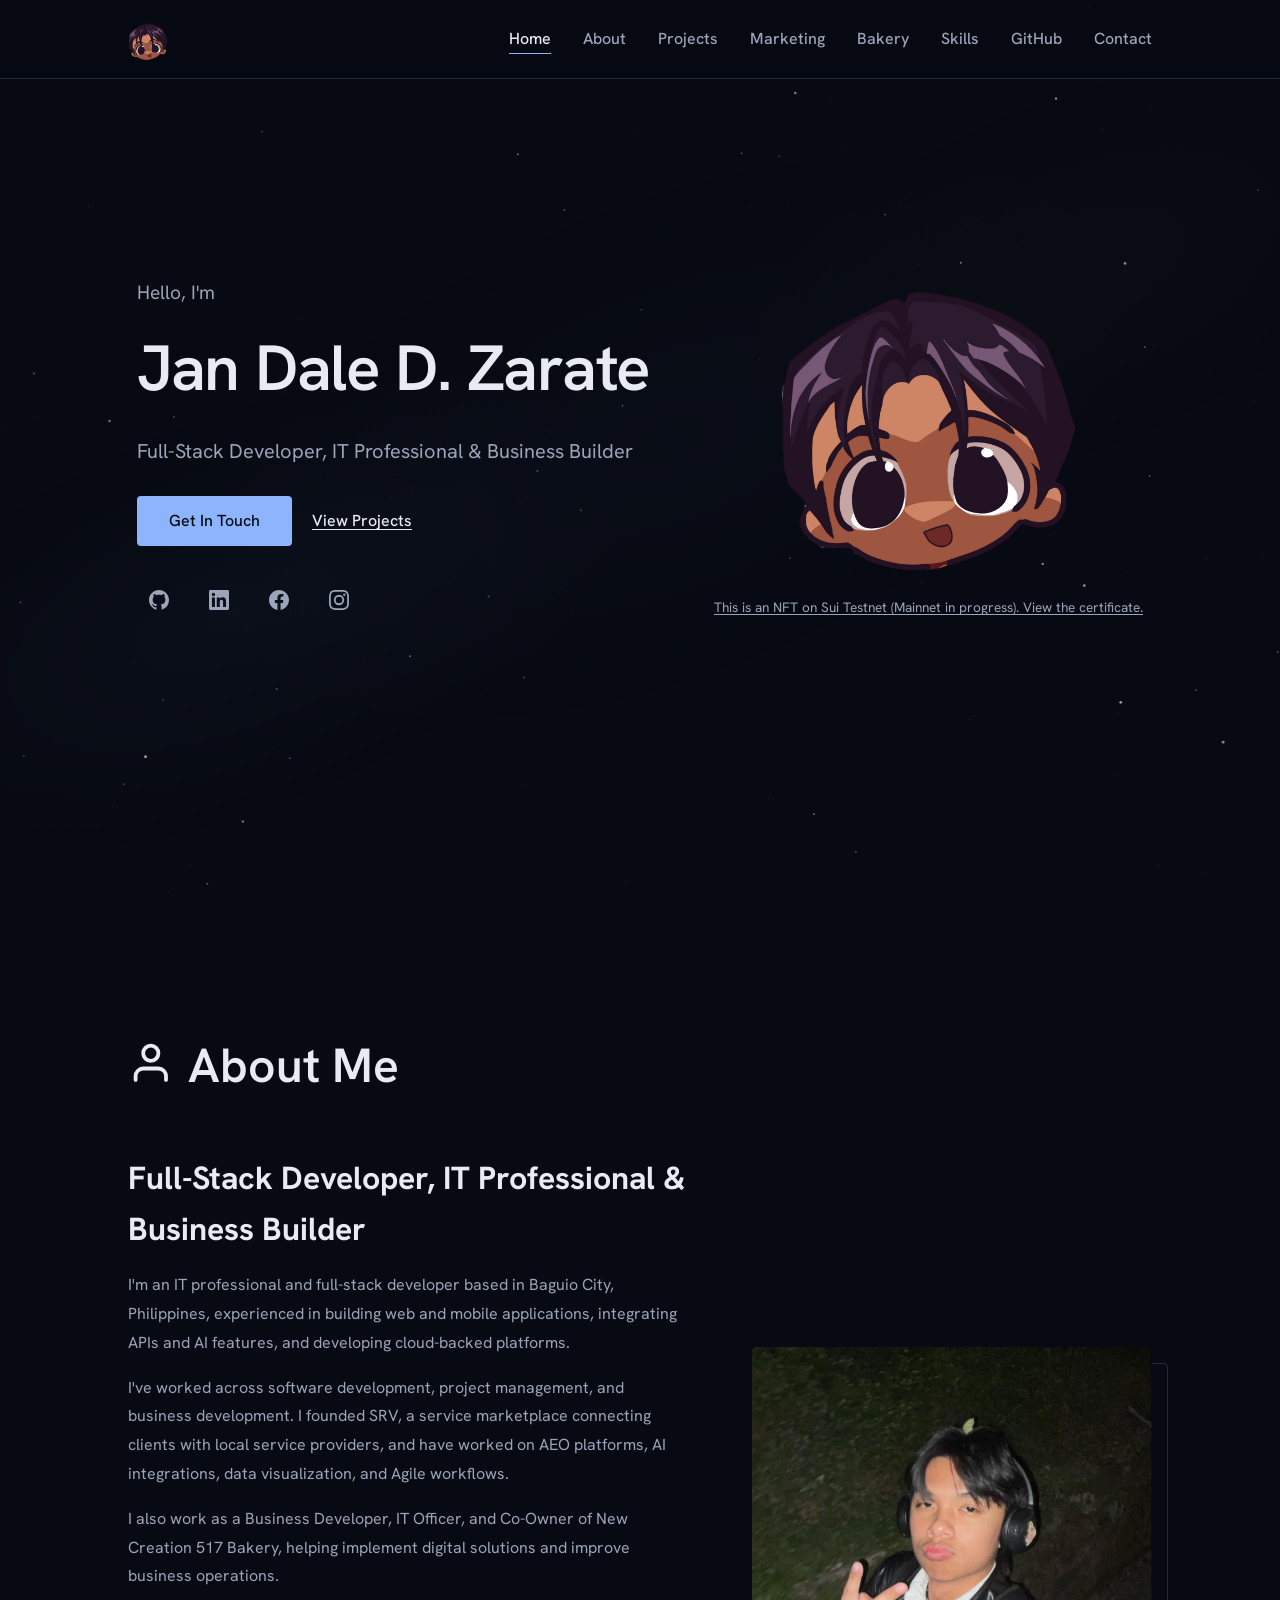
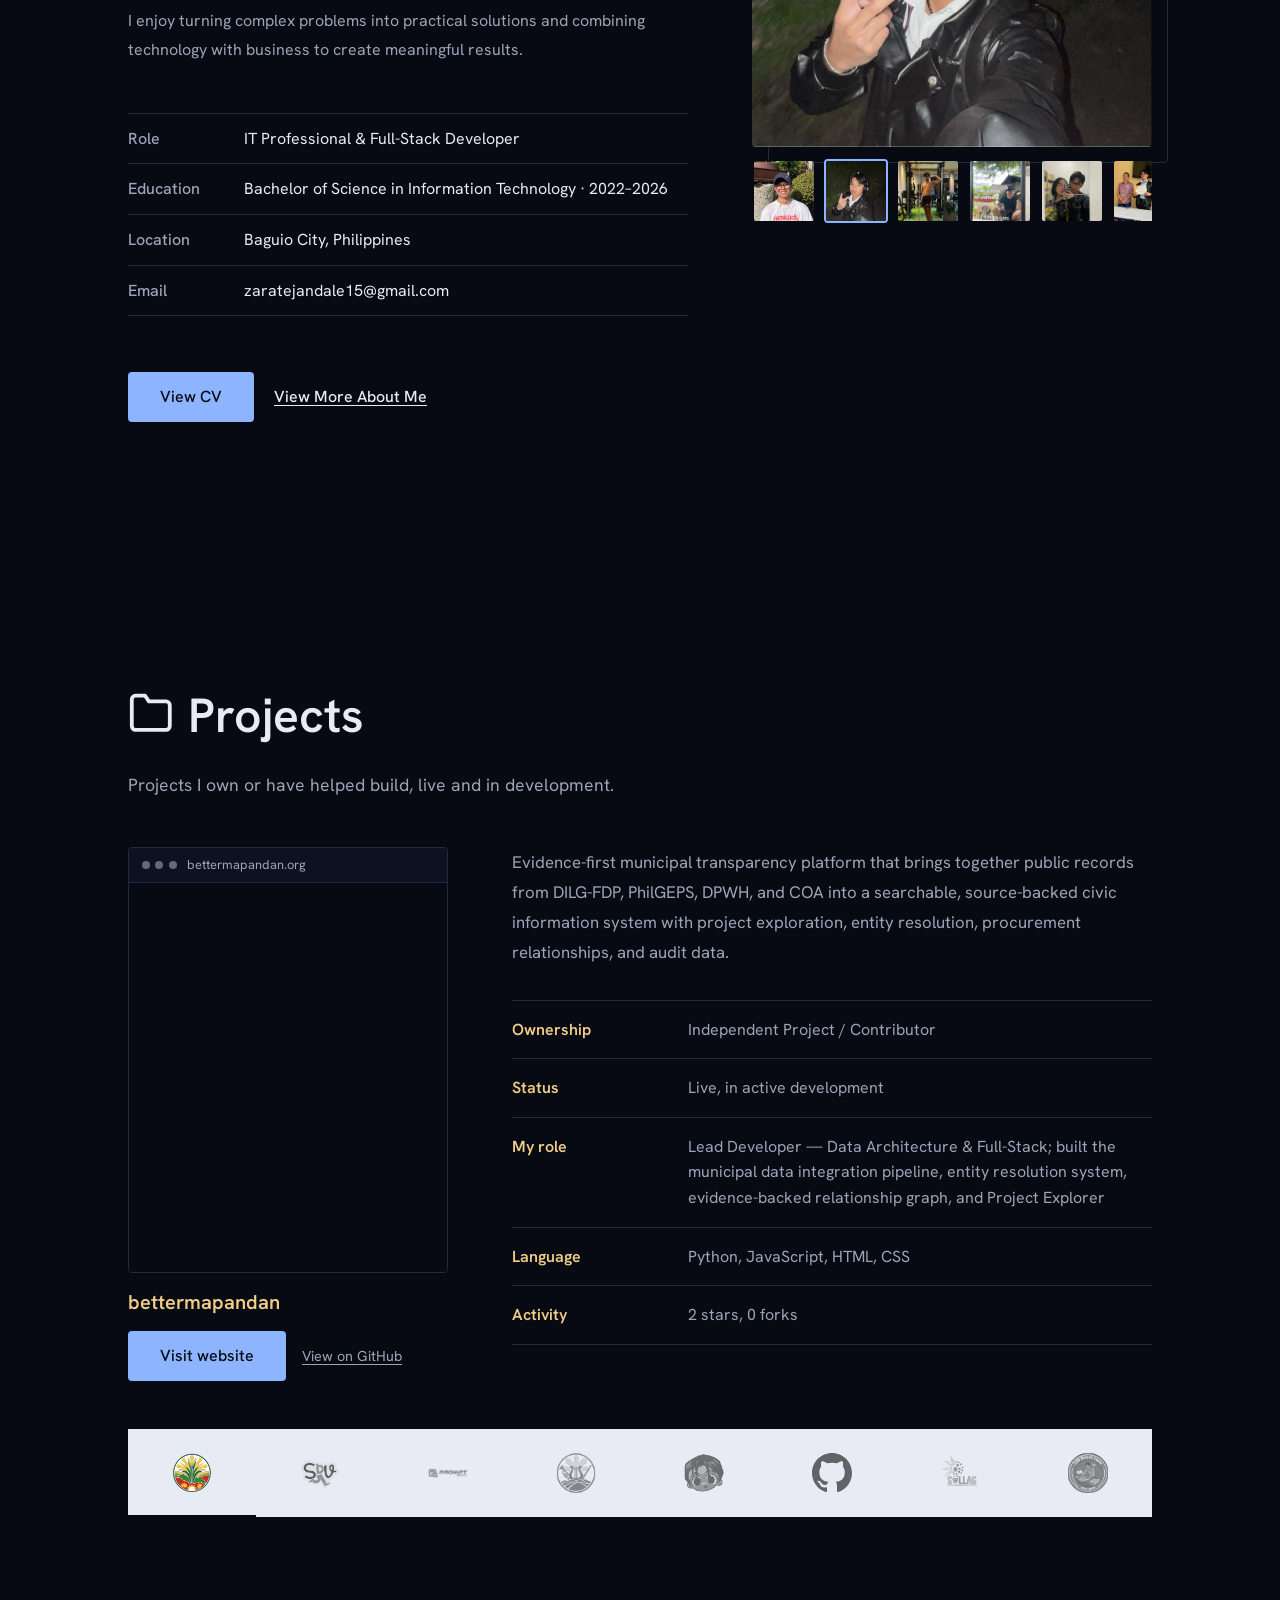
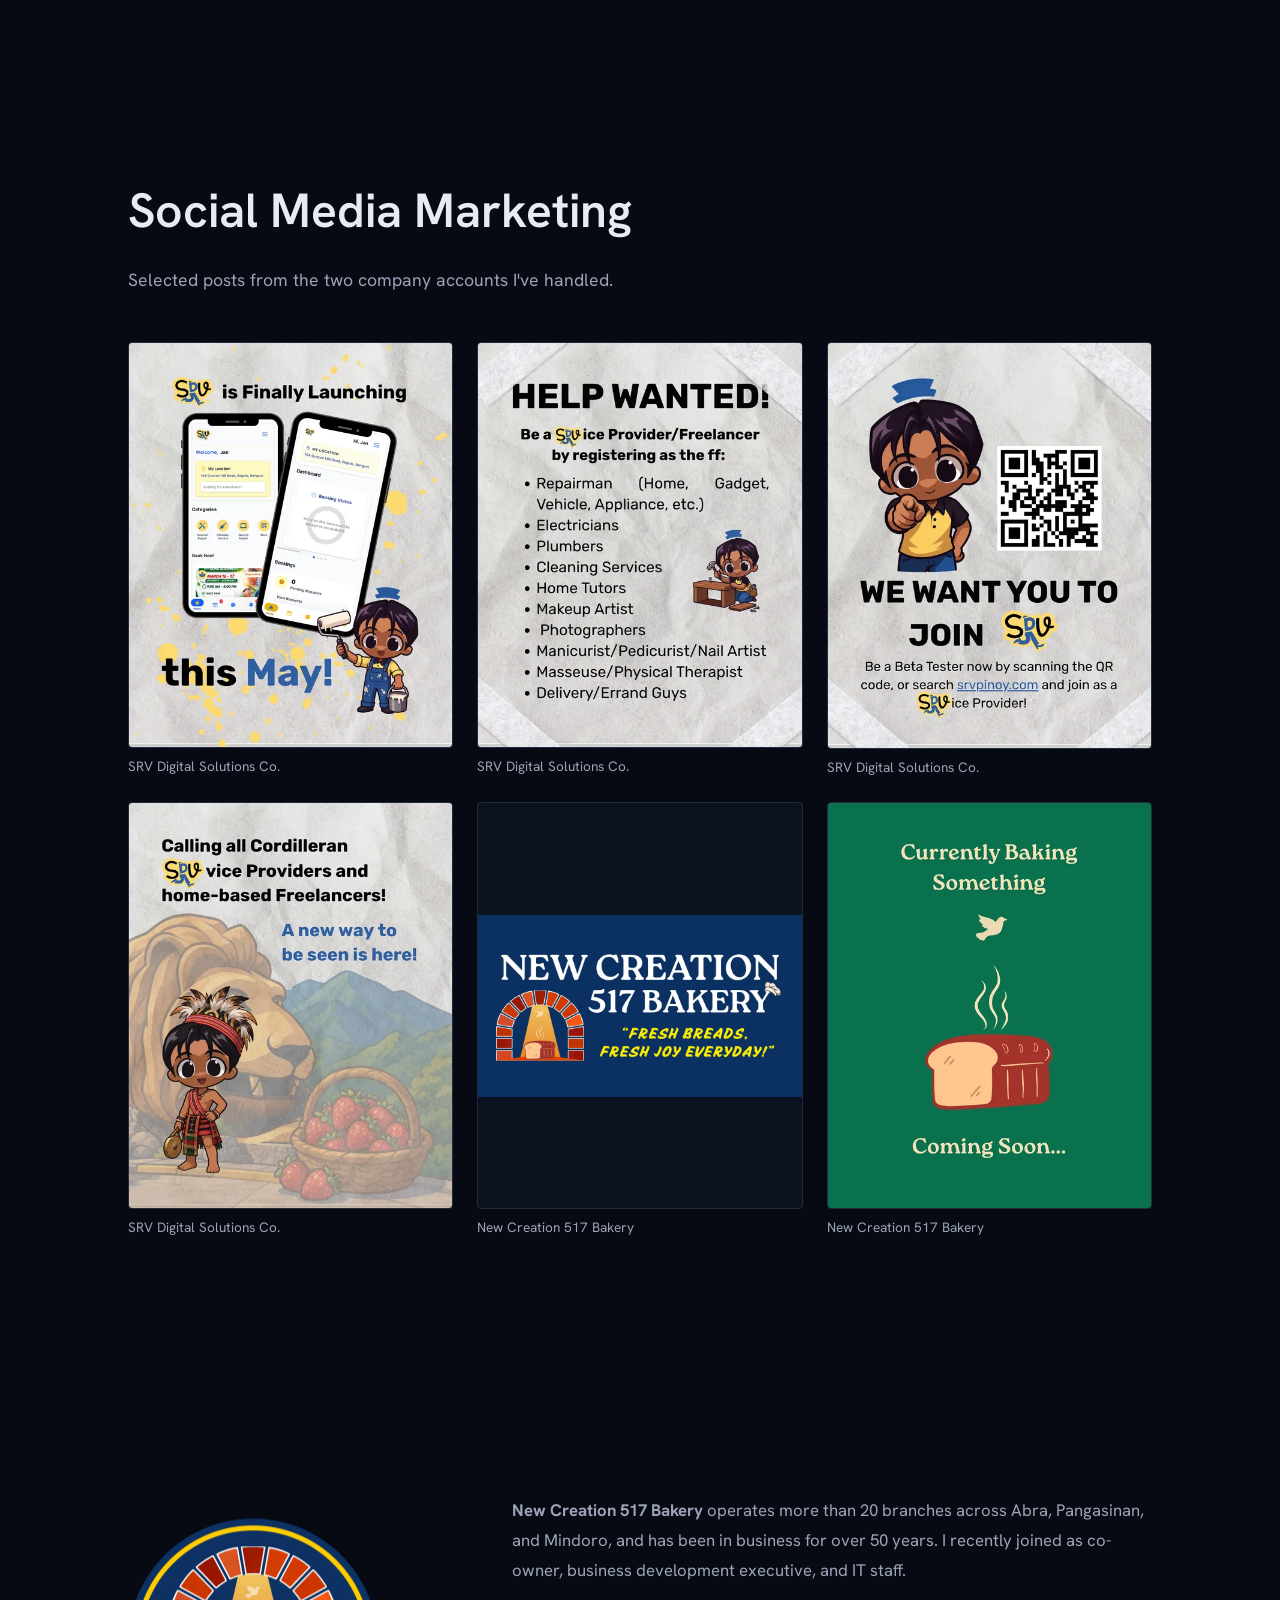
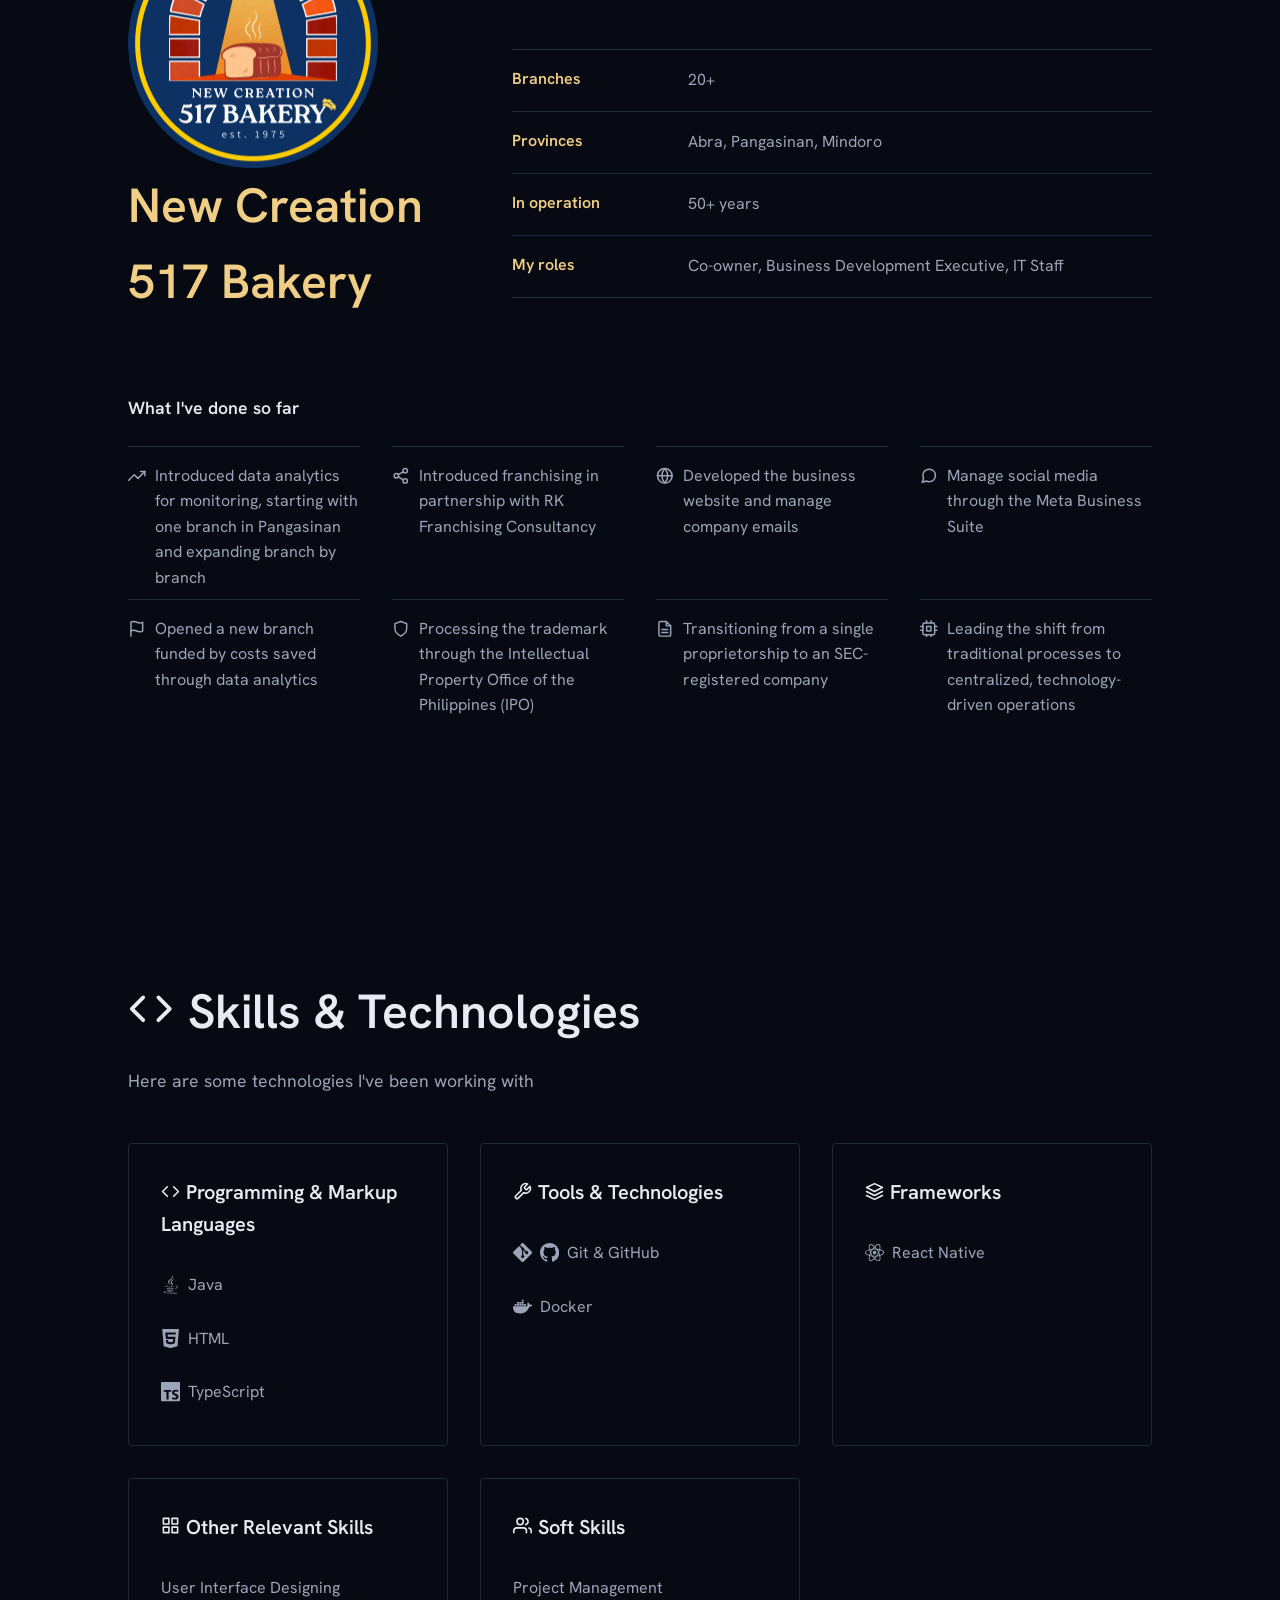
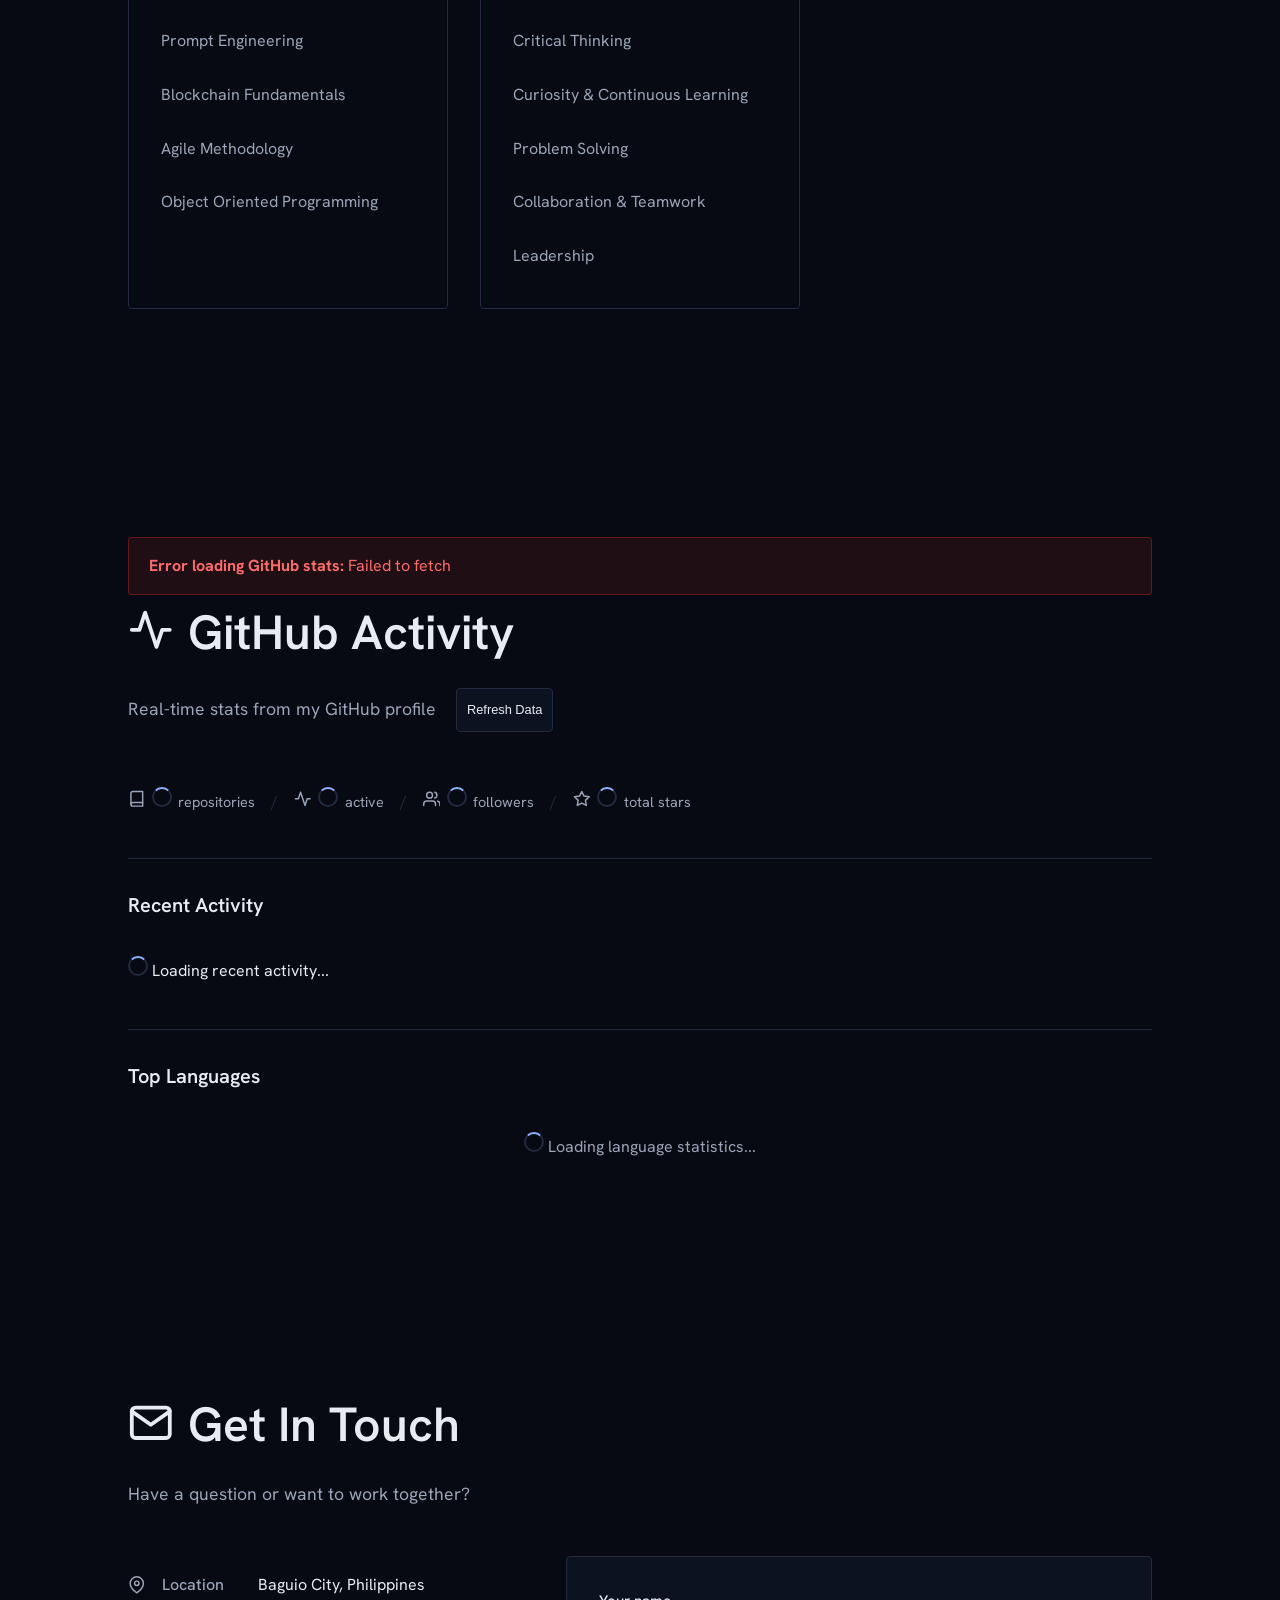
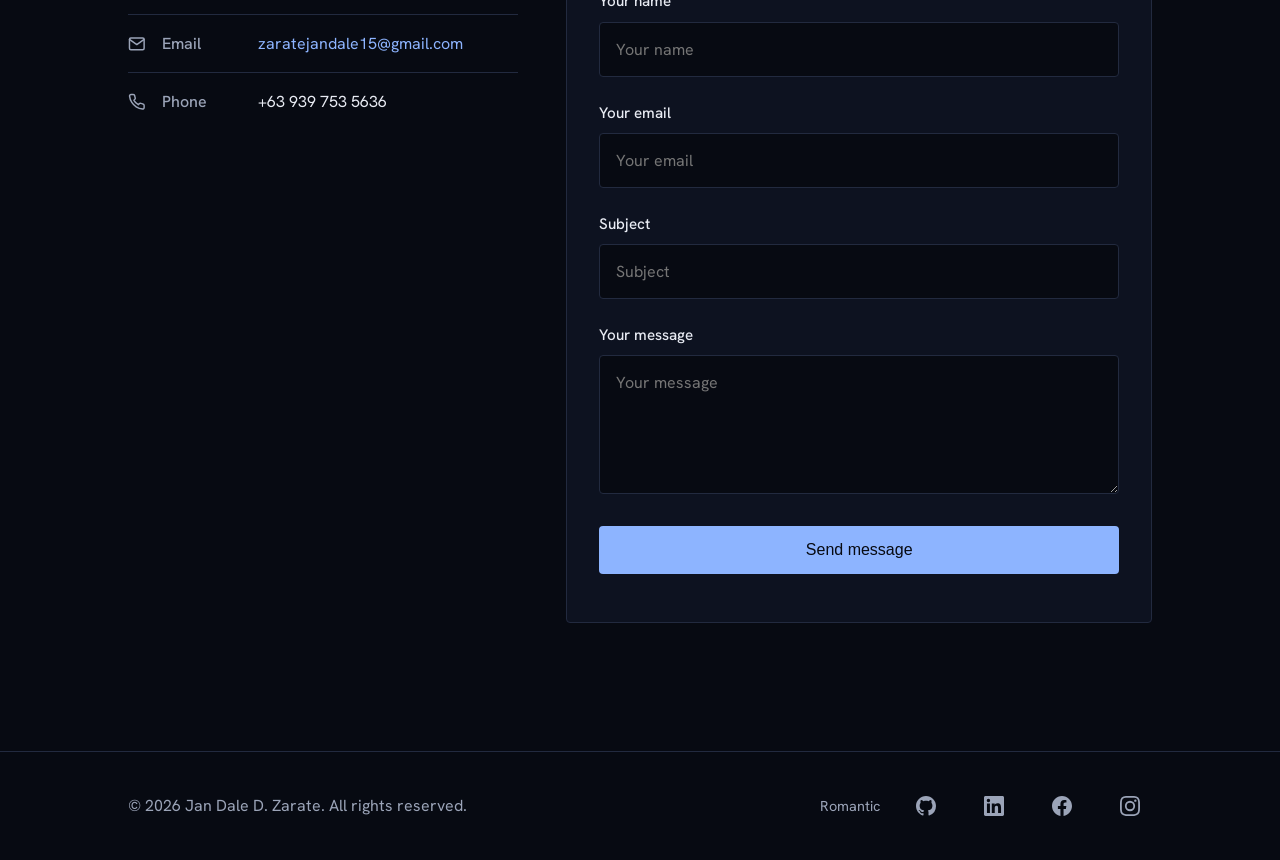
==== commit 3c2d54a7: "fix about me section" ====
--- a/main-page/index.html
+++ b/main-page/index.html
@@ -120,6 +120,26 @@
             <div class="about-content">
                 <div class="about-text">
                     <h3>Full-Stack Developer, IT Professional & Business Builder</h3>
+                    <div class="about-image">
+                        <div class="about-image-wrapper">
+                            <div class="carousel" id="aboutCarousel">
+                                <div class="carousel-display">
+                                    <img src="assets/images/people/jan/jd2.jpg" alt="Profile Picture" class="carousel-main" id="carouselMain" width="400" height="400">
+                                    <div class="about-image-border" id="aboutImageBorder"></div>
+                                </div>
+                                <div class="carousel-thumbs" id="carouselThumbs" aria-label="Profile picture thumbnails">
+                                    <button class="thumb" data-src="assets/images/people/jan/jd2.jpg" aria-label="Show picture 1"><img src="assets/images/people/jan/jd2.jpg" alt="" width="64" height="64"></button>
+                                    <button class="thumb" data-src="assets/images/people/jan/jd3.jpg" aria-label="Show picture 2"><img src="assets/images/people/jan/jd3.jpg" alt="" width="64" height="64"></button>
+                                    <button class="thumb" data-src="assets/images/people/jan/jd4.jpg" aria-label="Show picture 3"><img src="assets/images/people/jan/jd4.jpg" alt="" width="64" height="64"></button>
+                                    <button class="thumb" data-src="assets/images/people/jan/jd5.jpg" aria-label="Show picture 4"><img src="assets/images/people/jan/jd5.jpg" alt="" width="64" height="64"></button>
+                                    <button class="thumb" data-src="assets/images/people/jan/jd6.jpg" aria-label="Show picture 5"><img src="assets/images/people/jan/jd6.jpg" alt="" width="64" height="64"></button>
+                                    <button class="thumb" data-src="assets/images/people/jan/jd7.jpg" aria-label="Show picture 6"><img src="assets/images/people/jan/jd7.jpg" alt="" width="64" height="64"></button>
+                                    <button class="thumb" data-src="assets/images/people/jan/jd8.jpg" aria-label="Show picture 7"><img src="assets/images/people/jan/jd8.jpg" alt="" width="64" height="64"></button>
+                                    <button class="thumb" data-src="assets/images/people/jan/profilePic.jpg" aria-label="Show picture 8"><img src="assets/images/people/jan/profilePic.jpg" alt="" width="64" height="64"></button>
+                                </div>
+                            </div>
+                        </div>
+                    </div>
                     <p>
                         I'm an IT professional and full-stack developer based in Baguio City, Philippines, experienced in building web and mobile applications, integrating APIs and AI features, and developing cloud-backed platforms.
                     </p>
@@ -153,26 +173,6 @@
                     <div class="about-buttons">
                         <a href="assets/documents/Jan Dale Zarate - Resume.pdf" class="btn btn-primary" target="_blank" rel="noopener noreferrer">View CV</a>
                         <a href="personal-interests.html" class="btn btn-secondary">View More About Me</a>
-                    </div>
-                </div>
-                <div class="about-image">
-                    <div class="about-image-wrapper">
-                        <div class="carousel" id="aboutCarousel">
-                            <div class="carousel-display">
-                                <img src="assets/images/people/jan/jd2.jpg" alt="Profile Picture" class="carousel-main" id="carouselMain" width="400" height="400">
-                                <div class="about-image-border" id="aboutImageBorder"></div>
-                            </div>
-                            <div class="carousel-thumbs" id="carouselThumbs" aria-label="Profile picture thumbnails">
-                                <button class="thumb" data-src="assets/images/people/jan/jd2.jpg" aria-label="Show picture 1"><img src="assets/images/people/jan/jd2.jpg" alt="" width="64" height="64"></button>
-                                <button class="thumb" data-src="assets/images/people/jan/jd3.jpg" aria-label="Show picture 2"><img src="assets/images/people/jan/jd3.jpg" alt="" width="64" height="64"></button>
-                                <button class="thumb" data-src="assets/images/people/jan/jd4.jpg" aria-label="Show picture 3"><img src="assets/images/people/jan/jd4.jpg" alt="" width="64" height="64"></button>
-                                <button class="thumb" data-src="assets/images/people/jan/jd5.jpg" aria-label="Show picture 4"><img src="assets/images/people/jan/jd5.jpg" alt="" width="64" height="64"></button>
-                                <button class="thumb" data-src="assets/images/people/jan/jd6.jpg" aria-label="Show picture 5"><img src="assets/images/people/jan/jd6.jpg" alt="" width="64" height="64"></button>
-                                <button class="thumb" data-src="assets/images/people/jan/jd7.jpg" aria-label="Show picture 6"><img src="assets/images/people/jan/jd7.jpg" alt="" width="64" height="64"></button>
-                                <button class="thumb" data-src="assets/images/people/jan/jd8.jpg" aria-label="Show picture 7"><img src="assets/images/people/jan/jd8.jpg" alt="" width="64" height="64"></button>
-                                <button class="thumb" data-src="assets/images/people/jan/profilePic.jpg" aria-label="Show picture 8"><img src="assets/images/people/jan/profilePic.jpg" alt="" width="64" height="64"></button>
-                            </div>
-                        </div>
                     </div>
                 </div>
             </div>
--- a/main-page/css/styles.css
+++ b/main-page/css/styles.css
@@ -489,9 +489,35 @@
 .about-content {
     display: grid;
     grid-template-columns: 1fr 400px;
-    gap: 4rem;
+    column-gap: 4rem;
+    row-gap: 0;
     align-items: center;
     margin-top: 3rem;
+}
+
+/* Flattened so the portrait can sit between the heading and the
+   paragraphs on small screens while keeping the desktop 2-column look */
+.about-text {
+    display: contents;
+}
+
+.about-text > h3,
+.about-text > p,
+.about-text > dl,
+.about-text > div.about-buttons {
+    grid-column: 1;
+}
+
+/* Desktop only: the portrait spans the text column's rows. Scoped to
+   min-width so mobile never inherits a two-column placement (which would
+   shove the image into an implicit off-screen track). */
+@media (min-width: 1121px) {
+    .about-image {
+        grid-column: 2;
+        grid-row: 1 / span 10;
+        align-self: center;
+        min-width: 0;
+    }
 }
 
 .about-image-wrapper {
@@ -1314,6 +1340,12 @@
         gap: 2rem;
         align-items: center;
     }
+    .hero-logo-container {
+        order: -1;
+    }
+    .hero-content {
+        order: 2;
+    }
     .hero-logo {
         width: 220px;
         height: 220px;
@@ -1324,6 +1356,7 @@
     
     .about-content {
         grid-template-columns: 1fr;
+        row-gap: 4rem;
         text-align: center;
     }
     
@@ -1361,6 +1394,23 @@
     
     .hero-buttons {
         flex-direction: column;
+        align-items: center;
+    }
+
+    .social-links {
+        justify-content: center;
+    }
+
+    .about-buttons {
+        justify-content: center;
+    }
+
+    .section-subtitle,
+    .skill-category h3,
+    .achievements-title,
+    .github-activity h3,
+    .github-chart h3 {
+        text-align: center;
     }
     
     .section-title {
@@ -1997,6 +2047,8 @@
     grid-auto-columns: 78%;
     gap: 16px;
     overflow-x: auto;
+    overflow-y: hidden;
+    overflow-y: clip;
     scroll-snap-type: x mandatory;
     scroll-padding-inline: 20px;
     scrollbar-width: thin;
@@ -2011,7 +2063,7 @@
   .marketing-item img,
   .marketing-placeholder {
     aspect-ratio: auto;
-    height: 100%;
+    height: calc(100% - 2.25rem);
   }
   /* Landscape cover keeps its composition: letterboxed instead of center-cropped. */
   .marketing-item--landscape img {
